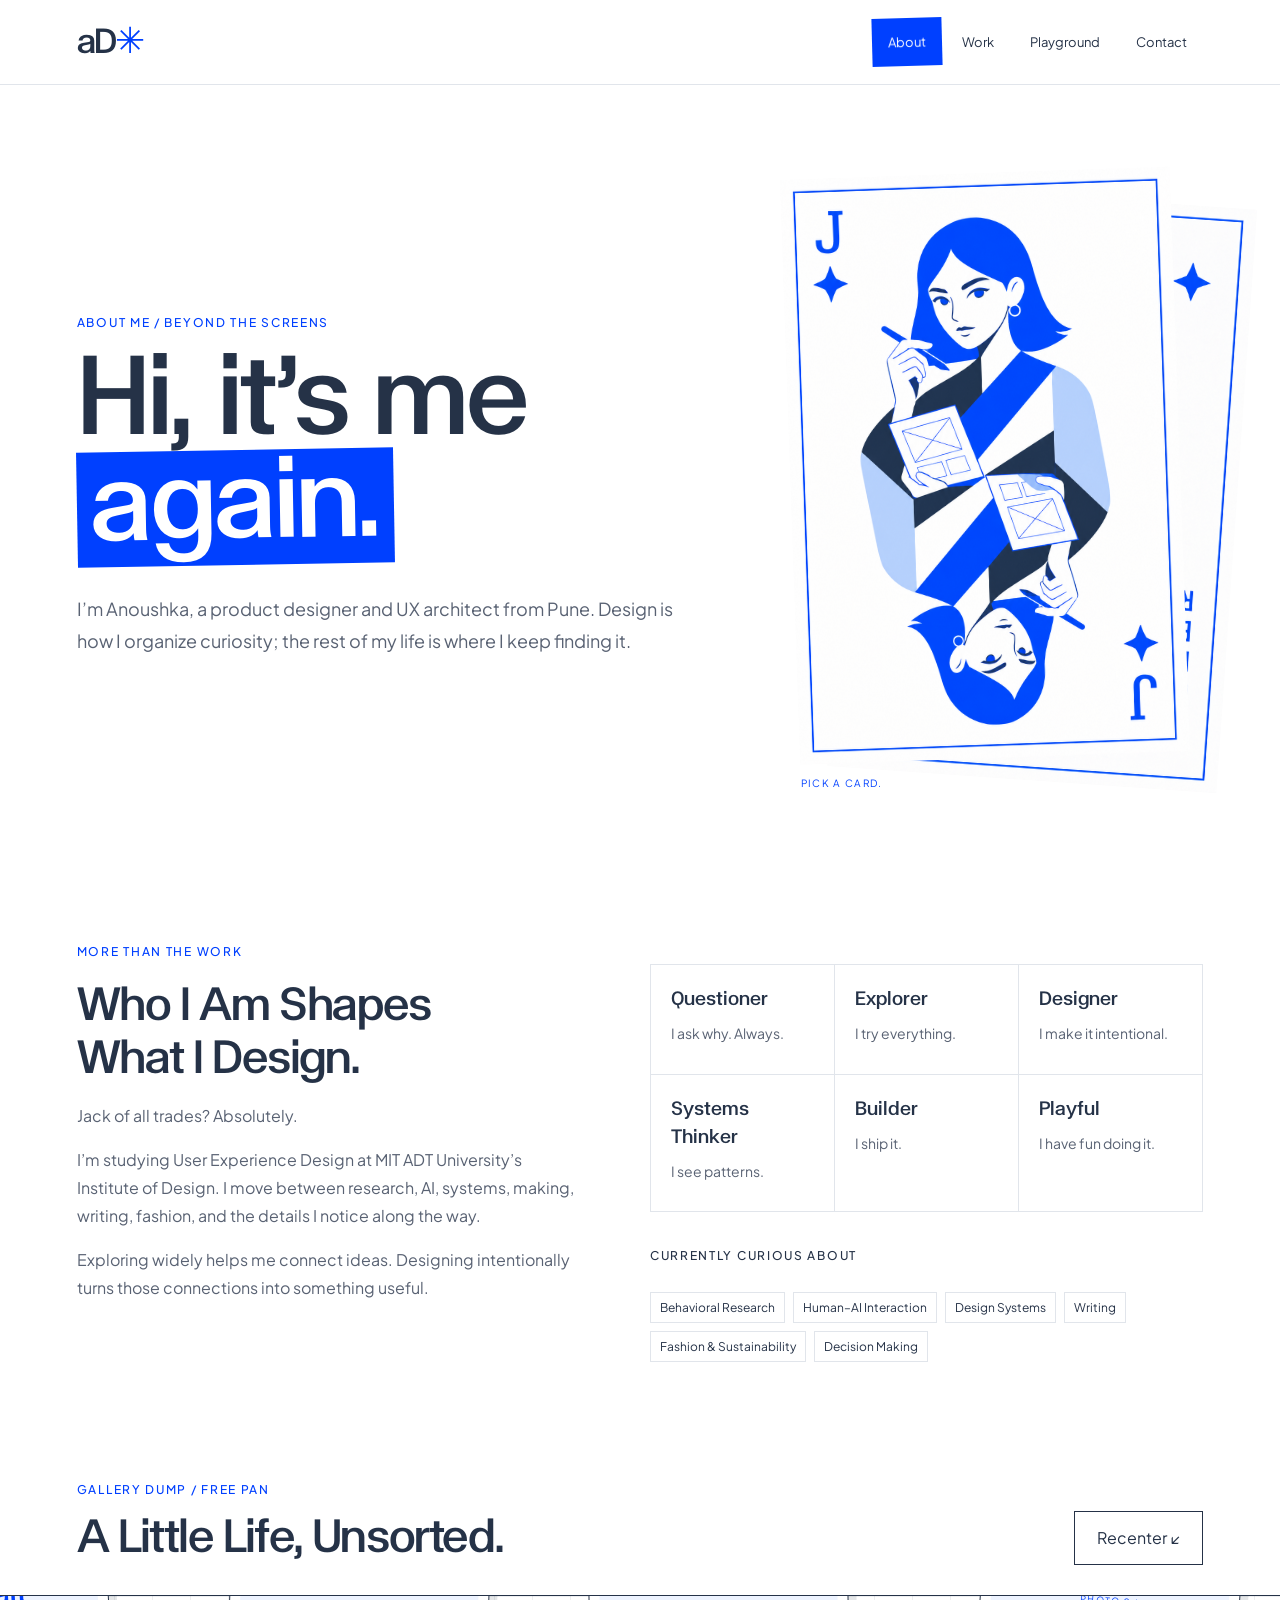
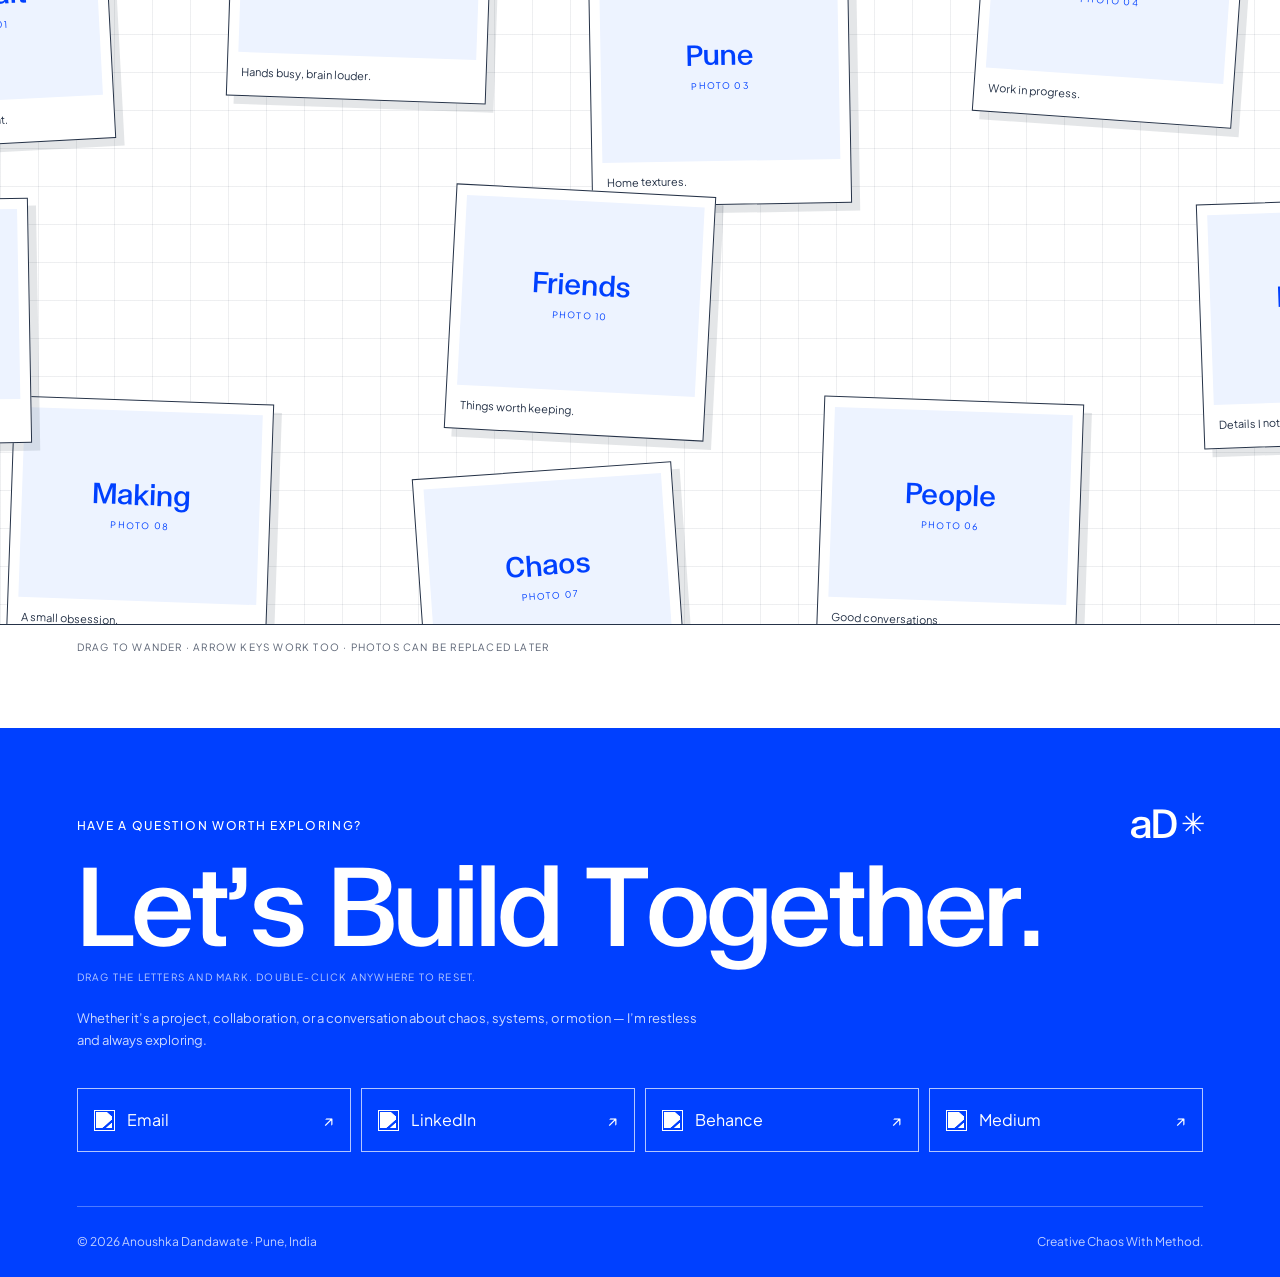
==== about.html @ e964953e "feat(portfolio): publish Anoushka portfolio website" ====
<!DOCTYPE html>
<html lang="en">
<head>
<meta charset="UTF-8"><meta name="viewport" content="width=device-width, initial-scale=1">
<meta name="description" content="About Anoushka Dandawate — product designer, UX architect, maker, and restless explorer in Pune.">
<title>About — Anoushka Dandawate</title>
<link rel="stylesheet" href="./styles.css">
</head>
<body class="about-page"><a class="skip" href="#about-me">Skip to about</a>
<header class="nav-shell"><div class="wrap nav"><a href="index.html" class="logo" aria-label="Anoushka home">aD<span>✳</span></a><button class="menu-toggle" type="button" aria-expanded="false" aria-controls="main-navigation" aria-label="Open navigation"><span></span><span></span><span></span></button><nav class="nav-tabs" id="main-navigation" aria-label="Main navigation"><a href="about.html" aria-current="location">About</a><a href="work.html">Work</a><a href="index.html#playground">Playground</a><a href="index.html#contact">Contact</a></nav></div></header>
<main class="page-main" id="about-me">
<section class="page-hero about-hero"><div class="wrap about-hero-grid"><div class="about-hero-copy"><span class="eyebrow blue">About Me / Beyond The Screens</span><h1>Hi, it’s me<br><span>again.</span></h1><p class="page-intro">I’m Anoushka, a product designer and UX architect from Pune. Design is how I organize curiosity; the rest of my life is where I keep finding it.</p></div><figure class="about-card-stack" aria-label="Jack and Joker designer card deck"><button class="about-playing-card jack-card active" type="button" aria-label="Bring Jack card forward" aria-pressed="true"><img src="about-jack-card.png" alt="Modernist blue Jack card featuring Anoushka"></button><button class="about-playing-card joker-card" type="button" aria-label="Bring Joker card forward" aria-pressed="false"><img src="about-joker-card.png" alt="Modernist blue Joker card featuring Anoushka"></button><figcaption>Pick a card.</figcaption></figure></div></section>
<section class="about-profile"><div class="wrap about-grid"><div><span class="eyebrow blue">More Than The Work</span><h2>Who I Am Shapes<br>What I Design.</h2><p class="blue">Jack of all trades? Absolutely.</p><p>I’m studying User Experience Design at MIT ADT University’s Institute of Design. I move between research, AI, systems, making, writing, fashion, and the details I notice along the way.</p><p>Exploring widely helps me connect ideas. Designing intentionally turns those connections into something useful.</p></div><div><div class="traits"><div class="trait"><b>Questioner</b><p>I ask why. Always.</p></div><div class="trait"><b>Explorer</b><p>I try everything.</p></div><div class="trait"><b>Designer</b><p>I make it intentional.</p></div><div class="trait"><b>Systems Thinker</b><p>I see patterns.</p></div><div class="trait"><b>Builder</b><p>I ship it.</p></div><div class="trait"><b>Playful</b><p>I have fun doing it.</p></div></div><span class="eyebrow">Currently Curious About</span><div class="tags interests"><span>Behavioral Research</span><span>Human–AI Interaction</span><span>Design Systems</span><span>Writing</span><span>Fashion &amp; Sustainability</span><span>Decision Making</span></div></div></div></section>
<section class="memory-section" id="gallery" aria-labelledby="memory-title"><div class="wrap memory-heading"><div><span class="eyebrow blue">Gallery Dump / Free Pan</span><h2 id="memory-title">A Little Life, Unsorted.</h2></div><button class="button" id="reset-memories" type="button">Recenter ↙</button></div><div class="memory-viewport" id="memory-viewport" tabindex="0" aria-label="Drag in any direction to explore Anoushka's photo wall"><div class="memory-canvas" id="memory-canvas"><figure class="memory-card memory-one"><div><span>Portrait</span><small>Photo 01</small></div><figcaption>Me, probably mid-thought.</figcaption></figure><figure class="memory-card memory-two"><div><span>Craft</span><small>Photo 02</small></div><figcaption>Hands busy, brain louder.</figcaption></figure><figure class="memory-card memory-three"><div><span>Pune</span><small>Photo 03</small></div><figcaption>Home textures.</figcaption></figure><figure class="memory-card memory-four"><div><span>Studio</span><small>Photo 04</small></div><figcaption>Work in progress.</figcaption></figure><figure class="memory-card memory-five"><div><span>Fashion</span><small>Photo 05</small></div><figcaption>Details I noticed.</figcaption></figure><figure class="memory-card memory-six"><div><span>People</span><small>Photo 06</small></div><figcaption>Good conversations.</figcaption></figure><figure class="memory-card memory-seven"><div><span>Chaos</span><small>Photo 07</small></div><figcaption>No context needed.</figcaption></figure><figure class="memory-card memory-eight"><div><span>Making</span><small>Photo 08</small></div><figcaption>A small obsession.</figcaption></figure><figure class="memory-card memory-nine"><div><span>Outside</span><small>Photo 09</small></div><figcaption>Looking elsewhere.</figcaption></figure><figure class="memory-card memory-ten"><div><span>Friends</span><small>Photo 10</small></div><figcaption>Things worth keeping.</figcaption></figure></div></div><p class="memory-instruction wrap">Drag to wander · Arrow keys work too · Photos can be replaced later</p></section>
</main>
<footer class="footer" id="contact"><div class="wrap"><div class="footer-kicker-row"><span class="eyebrow">Have A Question Worth Exploring?</span><span class="footer-brand" aria-label="Anoushka Dandawate monogram"><span class="footer-brand-part" aria-hidden="true">a</span><span class="footer-brand-part" aria-hidden="true">D</span><span class="footer-brand-part mark-star" aria-hidden="true">✳</span></span></div><div class="footer-title-row"><h2 class="footer-letters">Let’s Build Together.</h2></div><span class="footer-selection" aria-hidden="true"></span><span class="letter-hint">Drag the letters and mark. Double-click anywhere to reset.</span><p>Whether it’s a project, collaboration, or a conversation about chaos, systems, or motion — I’m restless and always exploring.</p><div class="socials"><a href="mailto:dandawateanoushka@gmail.com"><img src="https://cdn.simpleicons.org/gmail/FFFFFF" alt="">Email <span>↗</span></a><a href="https://linkedin.com/in/anoushka-dandawate" target="_blank" rel="noopener noreferrer"><img src="https://cdn.jsdelivr.net/npm/simple-icons@v13/icons/linkedin.svg" alt="">LinkedIn <span>↗</span></a><a href="https://behance.net/anoushkdandawa" target="_blank" rel="noopener noreferrer"><img src="https://cdn.simpleicons.org/behance/FFFFFF" alt="">Behance <span>↗</span></a><a href="https://medium.com/@dandawateanoushka" target="_blank" rel="noopener noreferrer"><img src="https://cdn.simpleicons.org/medium/FFFFFF" alt="">Medium <span>↗</span></a></div><div class="footnote"><span>© 2026 Anoushka Dandawate · Pune, India</span><span>Creative Chaos With Method.</span></div></div></footer>
<script>
const footer=document.querySelector('.footer'),footerTitle=document.querySelector('.footer-letters'),footerSelection=document.querySelector('.footer-selection'),footerResets=[];
const footerText=footerTitle.textContent.trim();footerTitle.setAttribute('aria-label',footerText);footerTitle.textContent='';footerText.split(' ').forEach(word=>{const group=document.createElement('span');group.className='footer-word';group.setAttribute('aria-hidden','true');[...word].forEach(character=>{const letter=document.createElement('span');letter.className='footer-letter';letter.textContent=character;group.append(letter);});footerTitle.append(group);});
function selectFooterPart(part){const parent=footer.getBoundingClientRect(),box=part.getBoundingClientRect(),pad=4,w=box.width+pad*2,h=box.height+pad*2;footerSelection.style.left=box.left-parent.left-pad+'px';footerSelection.style.top=box.top-parent.top-pad+'px';footerSelection.style.width=w+'px';footerSelection.style.height=h+'px';footerSelection.style.setProperty('--selection-width',w+'px');footerSelection.style.setProperty('--selection-height',h+'px');footerSelection.classList.add('visible');}
function makeFooterPart(part){let drag=null,x=0,y=0;const draw=()=>{part.style.setProperty('--dx',x+'px');part.style.setProperty('--dy',y+'px');requestAnimationFrame(()=>selectFooterPart(part));};footerResets.push(()=>{x=0;y=0;draw();});part.addEventListener('pointerenter',()=>selectFooterPart(part));part.addEventListener('pointerleave',()=>{if(!drag)footerSelection.classList.remove('visible');});part.addEventListener('pointerdown',event=>{drag={x:event.clientX,y:event.clientY,startX:x,startY:y};part.setPointerCapture(event.pointerId);part.classList.add('dragging');selectFooterPart(part);});part.addEventListener('pointermove',event=>{if(!drag)return;const limit=innerWidth<768?36:80;x=Math.max(-limit,Math.min(limit,drag.startX+event.clientX-drag.x));y=Math.max(-limit,Math.min(limit,drag.startY+event.clientY-drag.y));draw();});const release=()=>{drag=null;part.classList.remove('dragging');};part.addEventListener('pointerup',release);part.addEventListener('pointercancel',release);}
document.querySelectorAll('.footer-letter,.footer-brand-part').forEach(makeFooterPart);footer.addEventListener('dblclick',()=>{footerResets.forEach(reset=>reset());footerSelection.classList.remove('visible');});
const aboutCards=[...document.querySelectorAll('.about-playing-card')];aboutCards.forEach(card=>card.addEventListener('click',()=>{const next=card.classList.contains('active')?aboutCards.find(item=>item!==card):card;aboutCards.forEach(item=>{const active=item===next;item.classList.toggle('active',active);item.setAttribute('aria-pressed',String(active));});}));
const memoryViewport=document.querySelector('#memory-viewport'),memoryCanvas=document.querySelector('#memory-canvas'),resetMemories=document.querySelector('#reset-memories');let memoryX=0,memoryY=0,memoryDrag=null;function clampMemories(){const minX=Math.min(0,memoryViewport.clientWidth-memoryCanvas.offsetWidth),minY=Math.min(0,memoryViewport.clientHeight-memoryCanvas.offsetHeight);memoryX=Math.max(minX,Math.min(0,memoryX));memoryY=Math.max(minY,Math.min(0,memoryY));memoryCanvas.style.transform=`translate(${memoryX}px,${memoryY}px)`;}function centerMemories(){memoryX=(memoryViewport.clientWidth-memoryCanvas.offsetWidth)/2;memoryY=(memoryViewport.clientHeight-memoryCanvas.offsetHeight)/2;clampMemories();}memoryViewport.addEventListener('pointerdown',event=>{memoryDrag={x:event.clientX,y:event.clientY,startX:memoryX,startY:memoryY};memoryViewport.setPointerCapture(event.pointerId);memoryViewport.classList.add('dragging');});memoryViewport.addEventListener('pointermove',event=>{if(!memoryDrag)return;memoryX=memoryDrag.startX+event.clientX-memoryDrag.x;memoryY=memoryDrag.startY+event.clientY-memoryDrag.y;clampMemories();});const releaseMemory=()=>{memoryDrag=null;memoryViewport.classList.remove('dragging');};memoryViewport.addEventListener('pointerup',releaseMemory);memoryViewport.addEventListener('pointercancel',releaseMemory);memoryViewport.addEventListener('keydown',event=>{const moves={ArrowLeft:[30,0],ArrowRight:[-30,0],ArrowUp:[0,30],ArrowDown:[0,-30]};if(!moves[event.key])return;event.preventDefault();memoryX+=moves[event.key][0];memoryY+=moves[event.key][1];clampMemories();});resetMemories.addEventListener('click',centerMemories);addEventListener('resize',clampMemories);centerMemories();
const toggle=document.querySelector('.menu-toggle'),nav=document.querySelector('#main-navigation');toggle.addEventListener('click',()=>{const open=nav.classList.toggle('open');toggle.setAttribute('aria-expanded',String(open));toggle.setAttribute('aria-label',open?'Close navigation':'Open navigation');});nav.querySelectorAll('a').forEach(link=>link.addEventListener('click',()=>{nav.classList.remove('open');toggle.setAttribute('aria-expanded','false');}));</script>
</body></html>
---- styles.css ----
@import url("https://fonts.googleapis.com/css2?family=Plus+Jakarta+Sans:wght@400;500&display=swap");
@font-face { font-family: Calhern; src: url("./FTCalhern-Regular.otf") format("opentype"); font-weight: 400; font-display: swap; }
:root { --blue: #0040ff; --ink: #253247; --white: #fff; --light: #fff; --surface-dark: #fff; --line: #e1e5eb; --muted: #596273; --heading: Calhern,sans-serif; --body: 'Plus Jakarta Sans',sans-serif; }
* { box-sizing: border-box; }
html { scroll-behavior: smooth; scroll-padding-top: 110px; }
body { margin: 0px; color: var(--ink); background: var(--white); font: 16px/1.75 var(--body); }
button, a { -webkit-tap-highlight-color: transparent; }
a { color: inherit; text-decoration: none; }
button { font: inherit; cursor: pointer; }
button:focus-visible, a:focus-visible, [tabindex]:focus-visible { outline: 3px solid var(--blue); outline-offset: 5px; }
::selection { background: var(--blue); color: var(--white); }
.wrap { width: min(88%, 1440px); margin: auto; padding: 0; }
.skip { position: absolute; top: -80px; padding: 12px; background: var(--white); z-index: 20; }
.skip:focus { top: 10px; }
.nav-shell { position: sticky; top: 0px; z-index: 10; background: rgba(255, 255, 255, 0.95); backdrop-filter: blur(12px); border-bottom: 1px solid var(--line); }
.nav { height: 84px; display: flex; justify-content: space-between; align-items: center; }
.logo { font: 400 36px var(--heading); letter-spacing: -2px; }
.logo span { color: var(--blue); }
.menu-toggle { display: none; }
nav { display: flex; gap: 4px; align-items: center; }
nav a { position: relative; font-size: 13px; min-height: 48px; display: grid; place-items: center; padding: 0 16px; white-space: nowrap; transition: color .2s, transform .2s; }
nav a:hover, nav a[aria-current="location"] { background: var(--blue); color: var(--white); transform: rotate(-1.5deg); }
.eyebrow { font-size: 12px; text-transform: uppercase; letter-spacing: 1.7px; font-weight: 500; }
.blue { color: var(--blue); }
h1, h2, h3, h4 { font-family: var(--heading); line-height: 1.1; margin: 0px; font-weight: 400; }
h1 { font-size: clamp(48px, 5.7vw, 80px); letter-spacing: -2.5px; }
h2 { font-size: 48px; letter-spacing: -1.4px; }
h3 { font-size: 32px; letter-spacing: -0.7px; }
h4 { font-size: 24px; }
.muted { color: var(--muted); }
.hero { display: block; padding: 48px 0 72px; overflow: visible; }
.hero-card-copy { position: absolute; z-index: 2; top: 64px; bottom: 36px; left: 42px; width: 53%; display: flex; flex-direction: column; align-items: flex-start; padding-top: 80px; }
.hero h1 { margin: 0; font-size: clamp(68px, 7vw, 110px); line-height: .86; letter-spacing: -4px; }
.hero h1 span { display: inline-block; margin-top: 11px; padding: .04em .14em .1em; background: var(--blue); color: var(--white); transform: rotate(-1deg); }
.hero-card-copy .actions { margin-top: auto; }
.hero-meta { margin: 18px 0 0; color: var(--muted); font-size: 12px; }
.actions { display: flex; gap: 12px; flex-wrap: wrap; margin-top: 28px; }
.button { display: inline-flex; align-items: center; justify-content: center; gap: 28px; min-height: 48px; padding: 12px 22px; border: 1px solid var(--ink); background: transparent; color: var(--ink); transition: transform 0.3s, background 0.3s; }
.button.primary { background: var(--blue); color: var(--white); border-color: var(--blue); }
.button:hover { transform: translateY(-3px); }
.identity { width: 100%; max-width: none; min-height: 630px; aspect-ratio: 1.9 / 1; position: relative; cursor: none; }
.card-inner { position: relative; width: 100%; height: 100%; min-height: inherit; }
.hero-card-face { position: absolute; inset: 10px; border: 1px solid var(--line); background: var(--white); box-shadow: none; transition: transform .38s cubic-bezier(.2,.8,.2,1), z-index 0s .19s; }
.hero-card-front { z-index: 2; display: flex; align-items: center; justify-content: center; background-image: linear-gradient(rgba(217, 223, 234, 0.667) 1px, transparent 1px), linear-gradient(90deg, rgba(217, 223, 234, 0.667) 1px, transparent 1px); background-size: 30px 30px; transform: translate(-4px, -4px); }
.hero-card-back { z-index: 1; display: grid; grid-template-columns: .95fr 1.05fr; grid-template-rows: auto 1fr auto; gap: 24px 42px; padding: 34px; border-color: var(--blue); background: var(--blue); color: var(--white); transform: translate(9px, 9px) rotate(.7deg); pointer-events: none; }
.hero-card-face > * { transition: opacity .18s ease; }
.identity:not(.show-id) .hero-card-back > *, .identity.show-id .hero-card-front > * { opacity: 0; }
.identity.show-id .hero-card-front { z-index: 1; opacity: 1; transform: translate(9px, 9px) rotate(.7deg); }
.identity.show-id .hero-card-front { pointer-events: none; }
.identity.show-id .hero-card-back { z-index: 2; opacity: 1; transform: translate(-4px, -4px); pointer-events: auto; }
.identity-label { position: absolute; top: 22px; left: 22px; font-size: 12px; }
.portrait-slot { position: absolute; top: 64px; right: 42px; bottom: 112px; width: 34%; height: auto; display: grid; place-items: center; border: 1px dashed rgba(37, 50, 71, 0.36); background: #edf3ff; color: var(--blue); overflow: hidden; }
.portrait-slot span { font: 400 15px var(--body); letter-spacing: 1.6px; text-transform: uppercase; }
.portrait-slot img { width: 100%; height: 100%; object-fit: cover; }
.sticker { position: absolute; background: #cbd2dc; color: var(--ink); padding: 9px 14px; font-size: 12px; box-shadow: rgba(37, 50, 71, 0.14) 4px 4px 0px; }
.sticker.one { right: 28px; top: 48px; transform: rotate(5deg); }
.sticker.two { right: 30px; bottom: 92px; transform: rotate(-4deg); background: var(--blue); color: var(--white); }
.name-tag { position: absolute; right: 42px; bottom: 28px; width: 34%; padding-top: 14px; border-top: 1px solid var(--ink); font: 400 clamp(25px, 2.3vw, 38px) var(--heading); line-height: 1; }
.name-tag small { font: 12px var(--body); display: block; margin-top: 8px; }
.card-cursor { position: absolute; z-index: 5; left: 0; top: 0; padding: 8px 11px; background: var(--blue); color: var(--white); font-size: 10px; line-height: 1; letter-spacing: .7px; text-transform: uppercase; white-space: nowrap; pointer-events: none; opacity: 0; transform: translate(-50%, -50%); transition: opacity .14s; }
.identity.cursor-visible .card-cursor { opacity: 1; }
.identity.show-id .card-cursor { background: var(--white); color: var(--blue); }
.id-top { display: flex; grid-column: 1 / -1; justify-content: space-between; padding-bottom: 12px; border-bottom: 1px solid rgba(255,255,255,.62); font-size: 10px; letter-spacing: 1.4px; text-transform: uppercase; }
.id-left, .id-right { min-width: 0; }
.id-left { display: flex; flex-direction: column; gap: 24px; }
.id-right { display: flex; flex-direction: column; gap: 20px; }
.id-profile { display: grid; grid-template-columns: 78px minmax(0, 1fr); gap: 18px; align-items: center; margin: 0; }
.id-monogram { width: 78px; height: 78px; display: grid; place-items: center; background: var(--white); color: var(--blue); font: 400 35px var(--heading); }
.id-profile h3 { font-size: clamp(29px, 2.5vw, 38px); }
.id-profile p { margin: 6px 0 0; font-size: 13px; }
.hero-card-back .id-profile p { color: var(--white); }
.id-blurb { max-width: 36ch; margin: 0; color: var(--white); font-size: 14px; line-height: 1.6; }
.hero-card-back .id-blurb { color: var(--white); }
.id-details { display: grid; grid-template-columns: 1fr 1fr; gap: 16px 24px; align-content: start; margin: 0; }
.id-details div { border-top: 1px solid rgba(255,255,255,.42); padding-top: 8px; }
.id-details dt { color: rgba(255,255,255,.72); font-size: 10px; letter-spacing: 1px; text-transform: uppercase; }
.id-details dd { margin: 3px 0 0; font-size: 13px; line-height: 1.45; }
.id-quote { margin: auto 0 0; color: var(--white); font: 400 27px/1.25 var(--heading); }
.id-categories { display: flex; flex-wrap: wrap; gap: 7px; }
.id-categories span { padding: 5px 9px; border: 1px solid rgba(255,255,255,.5); color: var(--white); font-size: 10px; line-height: 1.2; }
.id-socials { display: flex; flex-wrap: wrap; gap: 8px 16px; }
.id-socials a { display: inline-flex; align-items: center; gap: 7px; min-height: 32px; color: var(--white); font-size: 11px; }
.id-socials img { width: 15px; height: 15px; object-fit: contain; filter: brightness(0) invert(1); }
.id-resume { width: 100%; min-height: 46px; display: flex; align-items: center; justify-content: space-between; padding: 10px 14px; border: 1px dashed rgba(255,255,255,.58); background: rgba(255,255,255,.1); color: var(--white); text-align: left; cursor: default; }
.id-resume small { color: rgba(255,255,255,.72); font-size: 10px; }
.id-bottom { grid-column: 1 / -1; display: flex; align-items: center; justify-content: space-between; gap: 20px; padding-top: 16px; border-top: 1px solid rgba(255,255,255,.5); font-size: 10px; letter-spacing: 1px; text-transform: uppercase; }
.id-bottom div { display: flex; flex-wrap: wrap; justify-content: flex-end; gap: 8px; }
.id-bottom b { padding: 5px 9px; background: var(--white); color: var(--blue); font-weight: 500; letter-spacing: .4px; transform: rotate(-1deg); }
.id-bottom b:nth-child(2) { transform: rotate(1deg); }
@media (min-width: 768px) {
  .hero-card-copy .actions { margin-top: 34px; }
  .id-quote { margin-top: 10px; }
}
.ribbon { background: var(--blue); color: var(--white); padding: 17px 0px; overflow: hidden; }
.ribbon-track { display: flex; width: max-content; animation: 26s linear 0s infinite normal none running marquee; font-size: 12px; letter-spacing: 2px; text-transform: uppercase; }
.ribbon-group { display: flex; flex-shrink: 0; align-items: center; }
.ribbon-group span { display: flex; flex-shrink: 0; align-items: center; white-space: nowrap; }
.ribbon-group span::after { content: "✳"; margin: 0 30px; }
.ribbon:hover .ribbon-track { animation-play-state: paused; }
.work-ribbon { position: relative; left: 50%; width: 100vw; margin: 48px 0 40px -50vw; overflow: hidden; padding: 24px 0; background: var(--blue); color: var(--white); -webkit-mask: url("data:image/svg+xml,%3Csvg xmlns='http://www.w3.org/2000/svg' viewBox='0 0 1000 90' preserveAspectRatio='none'%3E%3Cpath fill='white' d='M0 24 C145 3 275 35 430 18 S735 4 1000 23 L1000 67 C820 87 690 56 520 73 S190 84 0 65 Z'/%3E%3C/svg%3E") center / 100% 100% no-repeat; mask: url("data:image/svg+xml,%3Csvg xmlns='http://www.w3.org/2000/svg' viewBox='0 0 1000 90' preserveAspectRatio='none'%3E%3Cpath fill='white' d='M0 24 C145 3 275 35 430 18 S735 4 1000 23 L1000 67 C820 87 690 56 520 73 S190 84 0 65 Z'/%3E%3C/svg%3E") center / 100% 100% no-repeat; }
.work-ribbon-track { display: flex; width: max-content; animation: 24s linear infinite marquee; }
.work-ribbon-group { display: flex; flex-shrink: 0; align-items: center; }
.work-ribbon-group span { display: flex; flex-shrink: 0; align-items: center; white-space: nowrap; font-size: 11px; letter-spacing: 1.8px; text-transform: uppercase; animation: 3.6s ease-in-out infinite ribbon-word-wave; }
.work-ribbon-group span:nth-child(2) { animation-delay: -.6s; }
.work-ribbon-group span:nth-child(3) { animation-delay: -1.2s; }
.work-ribbon-group span:nth-child(4) { animation-delay: -1.8s; }
.work-ribbon-group span:nth-child(5) { animation-delay: -2.4s; }
.work-ribbon-group span:nth-child(6) { animation-delay: -3s; }
.work-ribbon-group span::after { content: "✳"; margin: 0 28px; }
.work-ribbon:hover .work-ribbon-track { animation-play-state: paused; }
.section { padding: 80px 0px; border: 0; }
.surface { border: 0; border-radius: 0; padding-left: 0; padding-right: 0; }
.surface-light { background: var(--light); }
.surface-dark { background: var(--surface-dark); color: var(--ink); }
.section-stack { display: grid; gap: 24px; padding-top: 0; padding-bottom: 24px; }
.section-stack > .section { margin: 0; }
.section-stack > .section:first-child { padding-top: 32px; }
.surface-dark .muted, .surface-dark p { color: var(--muted); }
.surface-dark .blue { color: var(--blue); }
.surface-dark .tags span, .surface-dark .small-card, .surface-dark .experience-row { border-color: rgba(37, 50, 71, 0.2); }
.surface-dark .lead { color: var(--ink); }
.surface-dark .button:not(.primary) { color: var(--ink); border-color: rgba(37, 50, 71, 0.45); }
.hero.surface { margin-top: 24px; margin-bottom: 24px; }
.section-head { display: flex; justify-content: space-between; gap: 40px; align-items: end; margin-bottom: 32px; }
.section-head h2 { margin-top: 12px; }
.section-head p { max-width: 350px; color: var(--muted); margin: 0px; }
.tags { display: flex; flex-wrap: wrap; gap: 8px; }
.grid { display: grid; grid-template-columns: 1fr 1fr; grid-auto-rows: 1fr; gap: 32px; align-items: stretch; }
.project { min-width: 0px; height: 100%; margin: 0; padding: 12px 12px 24px; overflow: hidden; display: flex; flex-direction: column; border: 1px solid var(--line); background: var(--white); }
.project > :not(.cover) { padding-left: 12px; padding-right: 12px; }
.project[hidden], [hidden] { display: none !important; }
.cover { width: 100%; height: 300px; background: var(--light); border: 0px; position: relative; overflow: hidden; color: var(--ink); padding: 32px; display: flex; flex-direction: column; justify-content: center; align-items: center; transition: transform 0.3s cubic-bezier(0.215, 0.61, 0.355, 1); }
.cover:hover { transform: scale(1.02); }
.cover-label { position: absolute; left: 18px; top: 16px; font: 12px var(--body); letter-spacing: 1px; }
.read-time { position: absolute; right: 14px; bottom: 14px; z-index: 2; padding: 8px 10px; border: 1px solid var(--blue); background: var(--white); color: var(--blue); font: 500 10px/1.2 var(--body); letter-spacing: .5px; text-transform: uppercase; }
.cover-title { font: 400 65px var(--heading); letter-spacing: -3px; }
.cover-sub { font-size: 14px; margin-top: 8px; }
.cover.glow { background: var(--blue); color: var(--white); }
.orbit { border: 1px solid rgba(255, 255, 255, 0.44); border-radius: 50%; height: 210px; width: 210px; position: absolute; right: -40px; bottom: -60px; }
.orbit::after { content: ""; position: absolute; inset: 20px; border: 1px solid rgba(255, 255, 255, 0.44); border-radius: 50%; }
.cover.ayojak { background: var(--ink); color: var(--white); }
.dashboard { display: flex; gap: 8px; margin-top: 22px; width: 75%; height: 54px; }
.dashboard i { flex: 1 1 0%; background: rgba(255, 255, 255, 0.094); border-top: 2px solid rgba(255, 255, 255, 0.627); }
.dashboard i:nth-child(2) { border-color: rgb(71, 119, 255); flex: 2 1 0%; }
.cover.perplexity { border: 1px solid var(--line); background: var(--white); }
.search-line { border: 1px solid var(--line); padding: 8px 20px; min-width: 70%; font-size: 12px; margin-top: 20px; text-align: left; }
.cover.reloom { background: rgb(229, 236, 255); color: var(--blue); }
.reloop { font-size: 50px; line-height: 1; }
.project h3 { margin: 20px 0px 9px; }
.project .question { font-size: 18px; font-weight: 500; margin: 16px 0px 6px; }
.project p { margin: 8px 0px; color: var(--muted); }
.tags span { font-size: 12px; padding: 4px 9px; border: 1px solid var(--line); }
.project-bottom { display: flex; justify-content: flex-end; align-items: center; margin-top: auto; padding: 18px 0 0 !important; font-size: 12px; gap: 12px; }
.project-bottom .text-button { width: 100%; }
.text-button { min-height: 44px; padding: 9px 15px; border: 1px solid var(--blue); background: var(--blue); color: var(--white); transition: transform .2s, background .2s; }
.text-button:hover { transform: translateY(-2px); background: #0036d6; }
.section-cta { display: flex; justify-content: center; margin-top: 34px; }
.page-main { min-height: 70vh; }
.page-hero { padding: 88px 0 58px; }
.page-hero h1 { max-width: 900px; margin-top: 14px; font-size: clamp(64px, 9vw, 126px); line-height: .88; }
.page-hero h1 span { display: inline-block; padding: .03em .12em .09em; background: var(--blue); color: var(--white); transform: rotate(-1deg); }
.page-intro { max-width: 650px; margin: 28px 0 0; color: var(--muted); font-size: 18px; }
.archive-grid { display: grid; grid-template-columns: repeat(2, minmax(0,1fr)); gap: 24px; padding-bottom: 88px; }
.archive-card { min-height: 360px; display: flex; flex-direction: column; justify-content: space-between; padding: 34px; border: 1px solid var(--line); background: var(--white); }
.archive-card:nth-child(3n+1) { background: var(--blue); color: var(--white); border-color: var(--blue); }
.archive-card:nth-child(3n+1) p { color: rgba(255,255,255,.8); }
.archive-card h2 { margin: 18px 0; }
.archive-card p { color: var(--muted); }
.archive-meta { display: flex; justify-content: space-between; gap: 20px; padding-top: 24px; border-top: 1px solid currentColor; font-size: 11px; letter-spacing: 1px; text-transform: uppercase; }
.playground { background: var(--white); color: var(--ink); padding: 24px 0 0; }
.playground .section { border: 0px; padding-bottom: 28px; }
.playground .section-head p { color: var(--muted); }
.playground-flow { min-width: 0; display: grid; gap: 56px; }
.process-board { min-width: 0; padding: 36px; overflow: hidden; background-color: var(--blue); background-image: linear-gradient(rgba(255,255,255,.1) 1px, transparent 1px), linear-gradient(90deg, rgba(255,255,255,.1) 1px, transparent 1px); background-size: 24px 24px; color: var(--white); }
.process-board h3 { margin-top: 10px; }
.process-board p { margin: 10px 0 0; color: rgba(255,255,255,.82); }
.process-board .button { border-color: var(--white); background: var(--white); color: var(--blue); }
.toolkit-block { min-width: 0; padding-top: 36px; border-top: 1px solid var(--line); }
.toolkit-block p { color: var(--muted); }
.dock-scroll { position: relative; left: 50%; width: 100vw; margin: 28px 0 0 -50vw; overflow: hidden; padding: 16px 0 20px; }
.tool-dock { width: max-content; display: flex; align-items: end; animation: toolkit-marquee 28s linear infinite; }
.tool-group { display: flex; align-items: end; gap: 14px; padding: 16px 18px 12px; }
.dock-scroll:hover .tool-dock { animation-play-state: paused; }
.dock-item { width: 72px; display: grid; justify-items: center; gap: 8px; color: var(--ink); font-size: 10px; line-height: 1.2; white-space: nowrap; }
.dock-icon { width: 58px; height: 58px; display: grid; place-items: center; transform-origin: center bottom; transition: transform .22s cubic-bezier(.2,.8,.2,1), filter .22s; }
.dock-item:hover .dock-icon { transform: translateY(-9px) scale(1.18); filter: drop-shadow(0 12px 10px rgba(37, 50, 71, 0.2)); }
.dock-icon img { display: block; max-width: 52px; max-height: 52px; object-fit: contain; filter: drop-shadow(0 5px 5px rgba(37, 50, 71, 0.14)); }
@media (min-width: 768px) {
  .tool-group { gap: 22px; padding-left: 26px; padding-right: 26px; }
  .dock-item { width: 92px; font-size: 12px; }
  .dock-icon { width: 68px; height: 68px; }
  .dock-icon img { width: 60px; height: 60px; max-width: 60px; max-height: 60px; }
}
.playground .button { border-color: rgba(37, 50, 71, 0.45); color: var(--ink); }
.playground .process-board .button { border-color: var(--white); color: var(--blue); }
.canvas { position: relative; border: 1px dashed rgba(37, 50, 71, 0.4); min-height: 220px; margin: 20px 0px; touch-action: none; overflow: hidden; }
.process-board .canvas { border-color: rgba(255,255,255,.68); background: rgba(0,29,116,.16); }
.tile { position: absolute; left: var(--x); top: var(--y); min-width: 132px; min-height: 64px; padding: 12px 18px; background: var(--white); color: var(--ink); border: 1px solid var(--ink); box-shadow: 5px 6px 0 rgba(37, 50, 71, 0.14); font: 400 23px var(--heading); touch-action: none; user-select: none; cursor: grab; transform: rotate(var(--r)); transition: transform 0.3s, box-shadow .3s; }
.tile small { display: block; margin-bottom: 2px; font: 400 10px var(--body); letter-spacing: 1.2px; }
.tile:nth-child(1), .tile:nth-child(5) { background: var(--blue); color: var(--white); border-color: var(--blue); }
.tile:nth-child(2), .tile:nth-child(6) { background: #007f7a; color: var(--white); border-color: #007f7a; }
.tile:nth-child(3) { background: #e23832; color: var(--white); border-color: #e23832; }
.tile:nth-child(4) { background: var(--white); color: var(--ink); }
.tile:active { cursor: grabbing; box-shadow: 2px 3px 0 rgba(37, 50, 71, 0.14); }
.canvas.ordered { display: flex; align-items: center; justify-content: center; gap: 12px; flex-wrap: wrap; padding: 20px; }
.canvas.ordered .tile { position: static; transform: none; }
.quote { font: 400 28px/1.5 var(--heading); max-width: 800px; margin: 20px 0px; }
.about-grid { display: grid; grid-template-columns: 1fr 1.1fr; gap: 70px; }
.about-grid h2 { margin-top: 16px; }
.about-grid p { color: var(--muted); }
.traits { display: grid; grid-template-columns: repeat(3, 1fr); gap: 1px; background: var(--line); border: 1px solid var(--line); margin: 28px 0px; }
.trait { background: var(--white); padding: 20px; }
.trait b { font: 400 20px var(--heading); }
.trait p { font-size: 14px; margin: 8px 0px; }
.interests { margin-top: 24px; }
.experience { width: 100vw; margin-top: 40px; margin-left: calc(50% - 50vw); padding: 48px max(6vw, calc((100vw - 1440px) / 2)); background: var(--ink); color: var(--white); text-align: left; }
.experience .muted { color: rgba(255, 255, 255, 0.76); }
.experience-row { display: grid; grid-template-columns: minmax(260px, 1.05fr) minmax(280px, 1.35fr) max-content; gap: 20px; align-items: center; border-top: 1px solid rgba(255, 255, 255, 0.34); padding: 20px 0px; }
.experience-row > span { white-space: nowrap; }
.experience-row small { font-size: 12px; color: rgba(255, 255, 255, 0.76); text-align: right; white-space: nowrap; }
.org { display: flex; align-items: center; gap: 13px; min-width: 0; }
.org-logos { width: 85px; display: flex; flex: 0 0 auto; align-items: center; gap: 5px; }
.org-logo { width: 40px; height: 40px; display: grid; place-items: center; border: 1px solid rgba(255, 255, 255, 0.45); background: var(--white); color: var(--blue); font: 400 13px var(--body); letter-spacing: .5px; }
.org-logo img { width: 27px; height: 27px; object-fit: contain; }
.org-logo.pending { border-style: dashed; background: transparent; color: var(--white); }
.org-vertical { flex-direction: column; align-items: flex-start; gap: 8px; }
.org-mark { width: 190px; height: 68px; display: flex; align-items: center; justify-content: flex-start; }
.org-mark .org-logo { width: 60px; height: 60px; }
.org-wordmark { display: block; width: 170px; height: 58px; object-fit: contain; object-position: left center; }
.accenture-wordmark { height: 46px; filter: brightness(0) invert(1); }
.mit-wordmark { width: 64px; height: 64px; }
.sidequest { display: grid; grid-template-columns: 1fr 1fr; gap: 50px; }
.emrys-art { background: var(--blue); color: var(--white); min-height: 300px; display: flex; justify-content: center; flex-direction: column; padding: 40px; }
.emrys-art strong { font: 400 60px/1 var(--heading); }
.emrys-art span { font-size: 12px; margin-top: 20px; letter-spacing: 2px; }
.small-grid { display: grid; grid-template-columns: 1fr 1fr; gap: 24px; margin-top: 32px; }
.small-card { padding: 28px; border: 1px solid var(--line); }
.small-card h3 { margin: 14px 0px; font-size: 28px; }
.writing { margin-top: 40px; padding: 30px; background: var(--light); display: flex; justify-content: space-between; align-items: center; gap: 30px; }
.writing p { max-width: 680px; }
.footer { position: relative; width: 100%; margin: 0; padding: 72px 0 25px; overflow: hidden; border-radius: 0; background: var(--blue); color: var(--white); }
.footer h2 { font-size: clamp(72px, 9vw, 132px); line-height: .84; letter-spacing: -4px; }
.footer p { color: rgba(255, 255, 255, 0.8); max-width: 620px; font-size: 13px; }
.footer-kicker-row { display: flex; align-items: center; justify-content: space-between; gap: 24px; }
.footer-title-row { display: flex; align-items: center; justify-content: space-between; gap: 28px; }
.footer-letters { display: flex; flex: 1 1 auto; flex-wrap: wrap; column-gap: .22em; row-gap: 0; padding: 14px 0 8px; cursor: none; user-select: none; }
.footer-word { display: inline-flex; white-space: nowrap; }
.footer-letter { display: inline-block; cursor: none; touch-action: none; transform: translate(var(--dx, 0), var(--dy, 0)) rotate(var(--r, 0deg)); transition: transform .18s cubic-bezier(.2,.8,.2,1), color .18s; }
.footer-letter:hover { color: #b9ffef; }
.footer-letter.dragging { z-index: 2; color: var(--white); transition: none; }
.footer-brand { display: inline-flex; align-items: center; gap: 1px; flex: 0 0 auto; color: var(--white); font: 400 42px var(--heading); letter-spacing: -2px; user-select: none; }
.footer-brand-part { display: inline-block; color: var(--white); cursor: none; touch-action: none; transform: translate(var(--dx, 0), var(--dy, 0)); transition: transform .18s cubic-bezier(.2,.8,.2,1), color .18s; }
.footer-brand-part:hover { color: #b9ffef; }
.footer-brand-part.dragging { z-index: 2; transition: none; }
.footer-brand-part.mark-star { margin-left: 4px; font-size: .7em; }
.footer-selection { position: absolute; z-index: 5; left: 0; top: 0; width: 0; height: 0; border: 1px solid var(--white); pointer-events: none; opacity: 0; transition: left .08s, top .08s, width .08s, height .08s, opacity .12s; }
.footer-selection.visible { opacity: 1; }
.footer-selection::before { content: ""; position: absolute; width: 5px; height: 5px; top: -3px; left: -3px; background: var(--white); box-shadow: calc(var(--selection-width, 0px) - 1px) 0 var(--white), 0 calc(var(--selection-height, 0px) - 1px) var(--white), calc(var(--selection-width, 0px) - 1px) calc(var(--selection-height, 0px) - 1px) var(--white); }
.footer-selection::after { content: "MOVE"; position: absolute; left: -1px; top: -17px; padding: 2px 4px; background: var(--white); color: var(--blue); font: 500 7px/1 var(--body); letter-spacing: .5px; }
.letter-hint { display: block; margin-bottom: 20px; color: rgba(255,255,255,.72); font-size: 10px; letter-spacing: 1.2px; text-transform: uppercase; }
.socials { display: grid; grid-template-columns: repeat(4, minmax(0, 1fr)); gap: 10px; margin: 36px 0 54px; }
.socials a { min-height: 64px; display: flex; align-items: center; gap: 12px; padding: 12px 16px; border: 1px solid rgba(255, 255, 255, .7); color: var(--white); transition: background .2s, color .2s, transform .2s; }
.socials a img { width: 21px; height: 21px; object-fit: contain; filter: brightness(0) invert(1); }
.socials a span { margin-left: auto; }
.socials a:hover { background: var(--white); color: var(--blue); transform: translateY(-3px); }
.socials a:hover img { filter: invert(22%) sepia(98%) saturate(5261%) hue-rotate(231deg) brightness(96%) contrast(118%); }
.footnote { display: flex; justify-content: space-between; gap: 20px; border-top: 1px solid rgba(255, 255, 255, 0.3); padding-top: 24px; font-size: 12px; color: rgba(255, 255, 255, 0.76); }
.reveal { animation: 0.7s cubic-bezier(0.215, 0.61, 0.355, 1) 0s 1 normal both running arrive; }
.reveal:nth-child(2) { animation-delay: 0.12s; }
.reveal:nth-child(3) { animation-delay: 0.24s; }
dialog { width: min(780px, 92vw); max-height: 85vh; overflow: auto; border: 1px solid var(--line); padding: 36px; color: var(--ink); background: var(--white); }
dialog::backdrop { background: rgba(10, 14, 39, 0.72); backdrop-filter: blur(6px); }
dialog h2 { font-size: 40px; margin: 25px 0px 15px; }
dialog h3 { font-size: 24px; margin-top: 25px; }
dialog li { margin: 8px 0px; }
dialog .close { float: right; }
dialog .tags { margin: 20px 0px; }
dialog p { color: var(--muted); }
dialog .placeholder { font-size: 12px; border: 1px solid var(--line); padding: 10px 14px; }
@keyframes arrive { 
  0% { opacity: 0; transform: translateY(20px); }
  100% { opacity: 1; transform: none; }
}
@keyframes marquee { 
  100% { transform: translateX(-50%); }
}
@keyframes bounce { 
  50% { transform: translateX(35px); border-radius: 8px; }
}
@keyframes toolkit-marquee {
  to { transform: translateX(-50%); }
}
@keyframes ribbon-word-wave {
  0%, 100% { transform: translateY(-4px) rotate(-.7deg); }
  50% { transform: translateY(4px) rotate(.7deg); }
}
@media (max-width: 1000px) {
  .hero h1 { font-size: clamp(58px, 7vw, 76px); }
  .identity { height: auto; }
  .section-head { display: block; }
  .section-head p { margin-top: 20px; max-width: 650px; }
  .about-grid { gap: 35px; }
  .traits { grid-template-columns: 1fr 1fr; }
  .cover-title { font-size: 52px; }
  .experience-row { grid-template-columns: minmax(220px, 1fr) minmax(250px, 1.2fr) max-content; gap: 16px; }
}
@media (max-width: 767px) {
  .wrap { width: 88%; padding: 0; }
  .nav { position: relative; height: 72px; }
  .menu-toggle { width: 48px; height: 48px; display: grid; place-content: center; gap: 5px; border: 0; background: transparent; color: var(--ink); }
  .menu-toggle span { width: 24px; height: 1px; display: block; background: currentColor; transition: transform .2s, opacity .2s; }
  .menu-toggle[aria-expanded="true"] span:first-child { transform: translateY(6px) rotate(45deg); }
  .menu-toggle[aria-expanded="true"] span:nth-child(2) { opacity: 0; }
  .menu-toggle[aria-expanded="true"] span:last-child { transform: translateY(-6px) rotate(-45deg); }
  .nav-tabs { position: absolute; top: 72px; left: 6%; right: 6%; display: grid; gap: 0; padding: 8px; background: var(--white); border: 1px solid var(--line); box-shadow: 0 16px 30px rgba(37, 50, 71, 0.12); opacity: 0; visibility: hidden; transform: translateY(-8px); transition: opacity .2s, transform .2s, visibility .2s; }
  .nav-tabs.open { opacity: 1; visibility: visible; transform: translateY(0); }
  .nav-tabs a { min-height: 46px; justify-content: start; padding: 0 14px; }
  .hero { padding: 28px 0 48px; }
  .hero h1 { font-size: clamp(48px, 14vw, 66px); letter-spacing: -2px; }
  h1 { font-size: 52px; letter-spacing: -1.6px; }
  h2 { font-size: 36px; }
  h3 { font-size: 28px; }
  .hero .lead { font-size: 18px; }
  .identity { width: 100%; max-width: none; min-height: 820px; aspect-ratio: auto; margin: 0; cursor: pointer; }
  .hero-card-copy { top: 365px; right: 18px; bottom: auto; left: 18px; width: auto; display: block; padding-top: 0; }
  .hero-card-copy .actions { width: 100%; display: grid; gap: 8px; margin-top: 28px; }
  .hero-card-copy .button { width: 100%; }
  .portrait-slot { top: 52px; right: 18px; bottom: auto; left: 18px; width: auto; height: 260px; }
  .hero-card-face { inset: 8px; }
  .hero-card-front { transform: translate(-3px, -3px) rotate(-.7deg); }
  .hero-card-back { display: grid; grid-template-columns: 1fr; grid-template-rows: auto auto auto; align-content: start; gap: 18px; padding: 22px; overflow: auto; transform: translate(8px, 8px) rotate(.9deg); }
  .identity.show-id .hero-card-front { display: flex; transform: translate(8px, 8px) rotate(.9deg); }
  .identity.show-id .hero-card-back { display: grid; transform: translate(-3px, -3px) rotate(-.7deg); }
  .identity-label { top: 17px; left: 17px; font-size: 9px; }
  .name-tag { top: 270px; right: auto; bottom: auto; left: 30px; width: 66%; padding: 11px 12px; border-top: 0; background: var(--white); font-size: clamp(20px, 6vw, 28px); }
  .name-tag small { margin-top: 5px; font-size: 9px; }
  .sticker.one { right: 10px; top: 34px; }
  .sticker.two { right: 8px; top: 318px; bottom: auto; }
  .id-left { gap: 10px; }
  .id-right { gap: 10px; }
  .id-profile { grid-template-columns: 52px 1fr; gap: 10px; }
  .id-monogram { width: 52px; height: 52px; font-size: 23px; }
  .id-profile h3 { font-size: 19px; }
  .id-profile p { font-size: 11px; line-height: 1.35; }
  .id-blurb { max-width: none; font-size: 12px; line-height: 1.45; }
  .id-details { gap: 8px 12px; }
  .id-details dt { font-size: 8px; }
  .id-details dd { font-size: 11px; line-height: 1.35; }
  .id-quote { margin-top: 0; font-size: 17px; }
  .id-categories { gap: 5px; }
  .id-categories span { padding: 4px 6px; font-size: 8px; }
  .id-socials { gap: 4px 12px; }
  .id-socials a { min-height: 26px; font-size: 9px; }
  .id-socials img { width: 12px; height: 12px; }
  .id-resume { min-height: 38px; padding: 7px 10px; font-size: 10px; }
  .id-bottom { display: block; padding-top: 10px; font-size: 8px; }
  .id-bottom div { justify-content: flex-start; gap: 4px; margin-top: 6px; }
  .id-bottom b { padding: 3px 5px; font-size: 7px; }
  .card-cursor { display: none; }
  .section { padding: 50px 0px; }
  .surface { border-radius: 0; padding-left: 0; padding-right: 0; }
  .hero.surface { margin-top: 16px; margin-bottom: 16px; }
  .playground { padding: 16px 0 0; }
  .section-stack { gap: 16px; padding-top: 0; padding-bottom: 16px; }
  .footer { margin: 0; border-radius: 0; }
  .socials { grid-template-columns: 1fr 1fr; gap: 8px; margin: 28px 0 40px; }
  .socials a { min-height: 56px; padding: 10px 12px; gap: 9px; font-size: 12px; }
  .socials a img { width: 18px; height: 18px; }
  .grid { grid-template-columns: 1fr; }
  .archive-grid { grid-template-columns: 1fr; }
  .page-hero { padding: 56px 0 42px; }
  .page-hero h1 { font-size: clamp(52px, 16vw, 76px); }
  .archive-card { min-height: 280px; padding: 24px; }
  .about-grid, .sidequest, .small-grid { grid-template-columns: 1fr; }
  .cover { height: 260px; }
  .cover-title { font-size: 58px; }
  .project-bottom { align-items: start; }
  .project-bottom { padding-left: 0 !important; padding-right: 0 !important; }
  .project-bottom .text-button { width: 100%; }
  .project p, .trait p { font-size: 16px; }
  .section-head { margin-bottom: 25px; }
  .traits { grid-template-columns: 1fr 1fr; }
  .trait { padding: 16px; }
  .writing { display: block; padding: 24px; }
  .experience-row { grid-template-columns: 1fr; gap: 6px; align-items: start; }
  .experience-row > span, .experience-row > small { display: block; margin: 0; text-align: left; white-space: normal; }
  .org-logos { width: auto; }
  .tab { padding: 10px 12px; }
  .panel { min-height: 280px; }
  .process-canvas { min-height: 270px; }
  .process-board { padding: 24px 16px; }
  .playground-flow { gap: 40px; }
  .process-canvas .tile:nth-child(1) { --x: 3% !important; --y: 18px !important; }
  .process-canvas .tile:nth-child(2) { --x: 52% !important; --y: 22px !important; }
  .process-canvas .tile:nth-child(3) { --x: 4% !important; --y: 102px !important; }
  .process-canvas .tile:nth-child(4) { --x: 51% !important; --y: 106px !important; }
  .process-canvas .tile:nth-child(5) { --x: 3% !important; --y: 188px !important; }
  .process-canvas .tile:nth-child(6) { --x: 52% !important; --y: 184px !important; }
  .canvas.ordered { align-content: center; }
  .tile { min-width: 44%; min-height: 58px; font-size: 18px; padding: 10px 12px; }
  .quote { font-size: 24px; }
  .footer h2 { font-size: clamp(54px, 15vw, 72px); letter-spacing: -2px; }
  .footer-title-row { align-items: flex-start; gap: 14px; }
  .footer-brand { font-size: 32px; }
  .footnote { flex-direction: column; }
  .eyebrow { letter-spacing: 1.2px; }
  .small-card { padding: 24px; }
  dialog { padding: 24px; }
  dialog h2 { font-size: 32px; }
}
@media (min-width: 481px) and (max-width: 767px) {
  .identity { min-height: 720px; }
  .hero-card-copy { top: 345px; }
  .portrait-slot { height: 240px; }
  .name-tag { top: 250px; }
  .sticker.two { top: 294px; }
  .hero-card-back { grid-template-rows: auto 1fr 1.35fr; align-content: stretch; }
  .id-left, .id-right { justify-content: space-between; }
  .id-profile { grid-template-columns: 64px 1fr; }
  .id-monogram { width: 64px; height: 64px; font-size: 28px; }
  .id-profile h3 { font-size: 28px; }
  .id-profile p { font-size: 12px; }
  .id-blurb { font-size: 14px; }
  .id-quote { font-size: 22px; }
  .id-details dd { font-size: 13px; }
  .id-categories span { padding: 5px 8px; font-size: 10px; }
  .id-socials a { font-size: 11px; }
  .id-socials img { width: 14px; height: 14px; }
  .id-resume { min-height: 44px; font-size: 12px; }
}
@media (max-width: 480px) {
  .hero { padding: 16px 0 28px; }
  .identity { height: clamp(540px, calc(100svh - 120px), 680px); min-height: 0; }
  .portrait-slot { top: 42px; height: 138px; }
  .name-tag { top: 188px; font-size: clamp(19px, 6vw, 25px); }
  .sticker.two { top: 148px; right: 10px; }
  .hero-card-copy { top: 282px; }
  .hero h1 { font-size: clamp(42px, 13vw, 52px); line-height: .88; }
  .hero-card-copy .actions { gap: 7px; margin-top: 18px; }
  .hero-card-copy .button { min-height: 42px; padding: 9px 14px; gap: 14px; }
  .hero-meta { margin-top: 10px; font-size: 10px; line-height: 1.45; }
}
@media (prefers-reduced-motion: reduce) {
  html { scroll-behavior: auto; }
  *, ::before, ::after { animation: auto ease 0s 1 normal none running none !important; transition: none !important; }
}
@media (hover: none) {
  .identity { cursor: pointer; }
  .card-cursor { display: none; }
}
strong, b { font-weight: 500; }

/* Reading library */
.reading-library { margin-top: 48px; padding: 54px 0 0; border-top: 1px solid var(--line); }
.library-head { display: flex; justify-content: space-between; align-items: end; gap: 40px; }
.library-head h3 { margin-top: 10px; font-size: 46px; }
.library-head p { max-width: 560px; margin: 12px 0 0; color: var(--muted); }
.bookshelf { position: relative; left: 50%; width: 100vw; margin: 42px 0 0 -50vw; overflow-x: auto; overflow-y: hidden; padding: 46px max(6vw, calc((100vw - 1440px) / 2)) 0; cursor: grab; scrollbar-width: none; touch-action: pan-x; }
.bookshelf::-webkit-scrollbar { display: none; }
.bookshelf:active { cursor: grabbing; }
.book-row { min-width: max-content; height: 294px; display: flex; align-items: flex-end; gap: 4px; perspective: 900px; }
.book { position: relative; width: var(--book-width); height: var(--book-height); flex: 0 0 auto; padding: 0; border: 0; background: transparent; color: var(--white); transform: rotate(var(--book-tilt)); transform-origin: center bottom; transition: transform .28s cubic-bezier(.2,.8,.2,1), margin .28s; }
.book:hover, .book:focus-visible { transform: translateY(-12px) rotate(var(--book-tilt)); z-index: 2; }
.book.selected { margin: 0 13px; transform: translateY(-24px) rotate(2.8deg); z-index: 3; }
.book-spine { position: absolute; inset: 0; display: flex; flex-direction: column; justify-content: space-between; align-items: center; padding: 15px 7px 11px; border-left: 1px solid rgba(255,255,255,.3); border-right: 5px solid rgba(0,0,0,.14); background: var(--book-color); box-shadow: inset 7px 0 12px rgba(255,255,255,.12); }
.book-spine > span { writing-mode: vertical-rl; transform: rotate(180deg); font: 400 13px/1.15 var(--body); letter-spacing: .2px; text-align: left; }
.book-spine small { writing-mode: vertical-rl; transform: rotate(180deg); font-size: 7px; letter-spacing: 1px; text-transform: uppercase; opacity: .78; }
.book-mine { --book-color: #7fa1ff; }
.book-recommended { --book-color: var(--ink); }
.book-books { --book-color: var(--blue); }
.shelf-edge { position: sticky; left: 0; width: 100%; min-width: 100vw; height: 22px; background: #dbe2ee; border-top: 3px solid var(--ink); box-shadow: 0 9px 0 #b8c2d2; }
.reading-detail { min-height: 150px; display: flex; justify-content: space-between; align-items: center; gap: 30px; padding: 28px 0 0; }
.reading-detail h4 { margin-top: 8px; font-size: 28px; }
.reading-detail p { max-width: 650px; margin: 8px 0 0; color: var(--muted); }
.library-pending { color: var(--muted); font-size: 11px; letter-spacing: 1px; text-transform: uppercase; }
@media (max-width: 767px) {
  .reading-library { margin-top: 32px; padding-top: 40px; }
  .library-head { display: block; }
  .library-head h3 { font-size: 36px; }
  .bookshelf { margin-top: 28px; padding-top: 38px; }
  .book-row { height: 250px; }
  .book { height: min(var(--book-height), 210px); }
  .reading-detail { min-height: 210px; display: block; padding-top: 24px; }
  .reading-detail .button, .library-pending { margin-top: 18px; }
}
@media (min-width: 768px) {
  .library-head { display: block; text-align: center; }
  .library-head p { margin-left: auto; margin-right: auto; }
  .book-row:not(.compact) { justify-content: space-between; }
  .book-row.compact { justify-content: center; gap: 10px; }
}
.reading-detail:empty { display: none; }

/* About world */
.about-hero-grid { display: grid; grid-template-columns: 1.2fr .8fr; gap: 7vw; align-items: center; }
.about-card-stack { position: relative; width: min(100%,390px); aspect-ratio: 2 / 3; margin: 0 auto 32px; }
.about-playing-card { position: absolute; inset: 0; width: 100%; padding: 0; border: 0; background: transparent; cursor: pointer; transform-origin: 50% 80%; transition: transform .42s cubic-bezier(.2,.8,.2,1),z-index 0s .2s; }
.about-playing-card img { display: block; width: 100%; height: 100%; object-fit: cover; }
.about-playing-card:not(.active) { z-index: 1; transform: translate(34px,22px) rotate(4deg); }
.about-playing-card.active { z-index: 3; transform: translate(-5px,0) rotate(-2deg); }
.about-playing-card:not(.active):hover { transform: translate(40px,16px) rotate(5deg); }
.about-card-stack figcaption { position: absolute; left: 0; bottom: -34px; color: var(--blue); font-size: 10px; letter-spacing: 1.3px; text-transform: uppercase; }
.about-profile { padding: 88px 0 24px; }
.memory-heading { display: flex; align-items: end; justify-content: space-between; gap: 40px; margin-bottom: 30px; }
.memory-heading h2 { margin-top: 10px; }
.memory-section { padding: 88px 0 72px; }
.memory-viewport { width: 100%; height: min(70vh,720px); min-height: 520px; overflow: hidden; border-top: 1px solid var(--ink); border-bottom: 1px solid var(--ink); background-color: var(--white); background-image: linear-gradient(rgba(37,50,71,.08) 1px,transparent 1px),linear-gradient(90deg,rgba(37,50,71,.08) 1px,transparent 1px); background-size: 38px 38px; cursor: grab; touch-action: none; }
.memory-viewport.dragging { cursor: grabbing; }
.memory-canvas { position: relative; width: 1800px; height: 1000px; transform: translate(0,0); will-change: transform; }
.memory-card { position: absolute; width: 260px; margin: 0; padding: 10px 10px 14px; background: var(--white); border: 1px solid var(--ink); box-shadow: 8px 8px 0 rgba(37,50,71,.12); }
.memory-card > div { height: 190px; display: grid; place-content: center; gap: 4px; background: #edf3ff; color: var(--blue); text-align: center; }
.memory-card > div span { font: 400 30px var(--heading); }
.memory-card > div small { font-size: 9px; letter-spacing: 1.2px; text-transform: uppercase; }
.memory-card figcaption { padding: 10px 4px 0; font-size: 11px; }
.memory-one { left: 110px; top: 90px; transform: rotate(-3deg); }
.memory-two { left: 490px; top: 45px; transform: rotate(2deg); }
.memory-three { left: 850px; top: 150px; transform: rotate(-1deg); }
.memory-four { left: 1240px; top: 65px; transform: rotate(4deg); }
.memory-five { left: 1460px; top: 390px; transform: rotate(-2deg); }
.memory-six { left: 1080px; top: 590px; transform: rotate(2deg); }
.memory-seven { left: 680px; top: 660px; transform: rotate(-4deg); }
.memory-eight { left: 270px; top: 590px; transform: rotate(2deg); }
.memory-nine { left: 30px; top: 390px; transform: rotate(-1deg); }
.memory-ten { left: 710px; top: 380px; transform: rotate(3deg); }
.memory-instruction { margin-top: 14px; color: var(--muted); font-size: 10px; letter-spacing: 1.2px; text-transform: uppercase; }
@media (max-width: 767px) {
  .about-hero-grid { grid-template-columns: 1fr; gap: 34px; }
  .about-card-stack { width: min(76vw,320px); margin-bottom: 42px; }
  .about-playing-card:not(.active) { transform: translate(22px,16px) rotate(4deg); }
  .about-playing-card.active { transform: translate(-4px,0) rotate(-2deg); }
  .about-profile { padding: 58px 0 8px; }
  .memory-heading { display: block; }
  .memory-section { padding: 58px 0 48px; }
  .memory-heading .button { margin-top: 20px; }
  .memory-viewport { min-height: 480px; height: 62vh; }
  .memory-canvas { width: 1800px; height: 1000px; }
  .memory-card { width: 220px; }
  .memory-card > div { height: 155px; }
}

/* Beyond Design editorial list */
.interest-grid { display: block; margin: 0; padding: 88px max(6vw, calc((100vw - 1440px) / 2)); border: 0; background: var(--white); }
.beyond-heading { display: grid; grid-template-columns: 1fr 1fr; gap: 40px; align-items: end; margin-bottom: 42px; }
.beyond-heading h2 { margin-top: 10px; }
.beyond-heading p { max-width: 440px; margin: 0; justify-self: end; color: var(--muted); }
.interest-card,.interest-card:nth-child(2),.interest-card:nth-child(5) { min-height: 0; display: grid; grid-template-columns: minmax(130px,.35fr) minmax(280px,.8fr) 1fr; gap: 32px; align-items: baseline; padding: 28px 0; border: 0; border-top: 1px solid var(--line); background: transparent; color: var(--ink); }
.interest-card:last-child { border-bottom: 1px solid var(--line); }
.interest-card .eyebrow { color: var(--blue); }
.interest-card h2 { margin: 0; font-size: clamp(30px,3vw,46px); }
.interest-card p,.interest-card:nth-child(2) p,.interest-card:nth-child(5) p { max-width: 560px; margin: 0; color: var(--muted); }
@media (max-width:767px) {
  .interest-grid { padding-top: 58px; padding-bottom: 58px; }
  .beyond-heading { display: block; margin-bottom: 28px; }
  .beyond-heading p { margin-top: 14px; }
  .interest-card,.interest-card:nth-child(2),.interest-card:nth-child(5) { grid-template-columns: 1fr; gap: 8px; padding: 24px 0; }
  .interest-card h2 { font-size: 32px; }
}
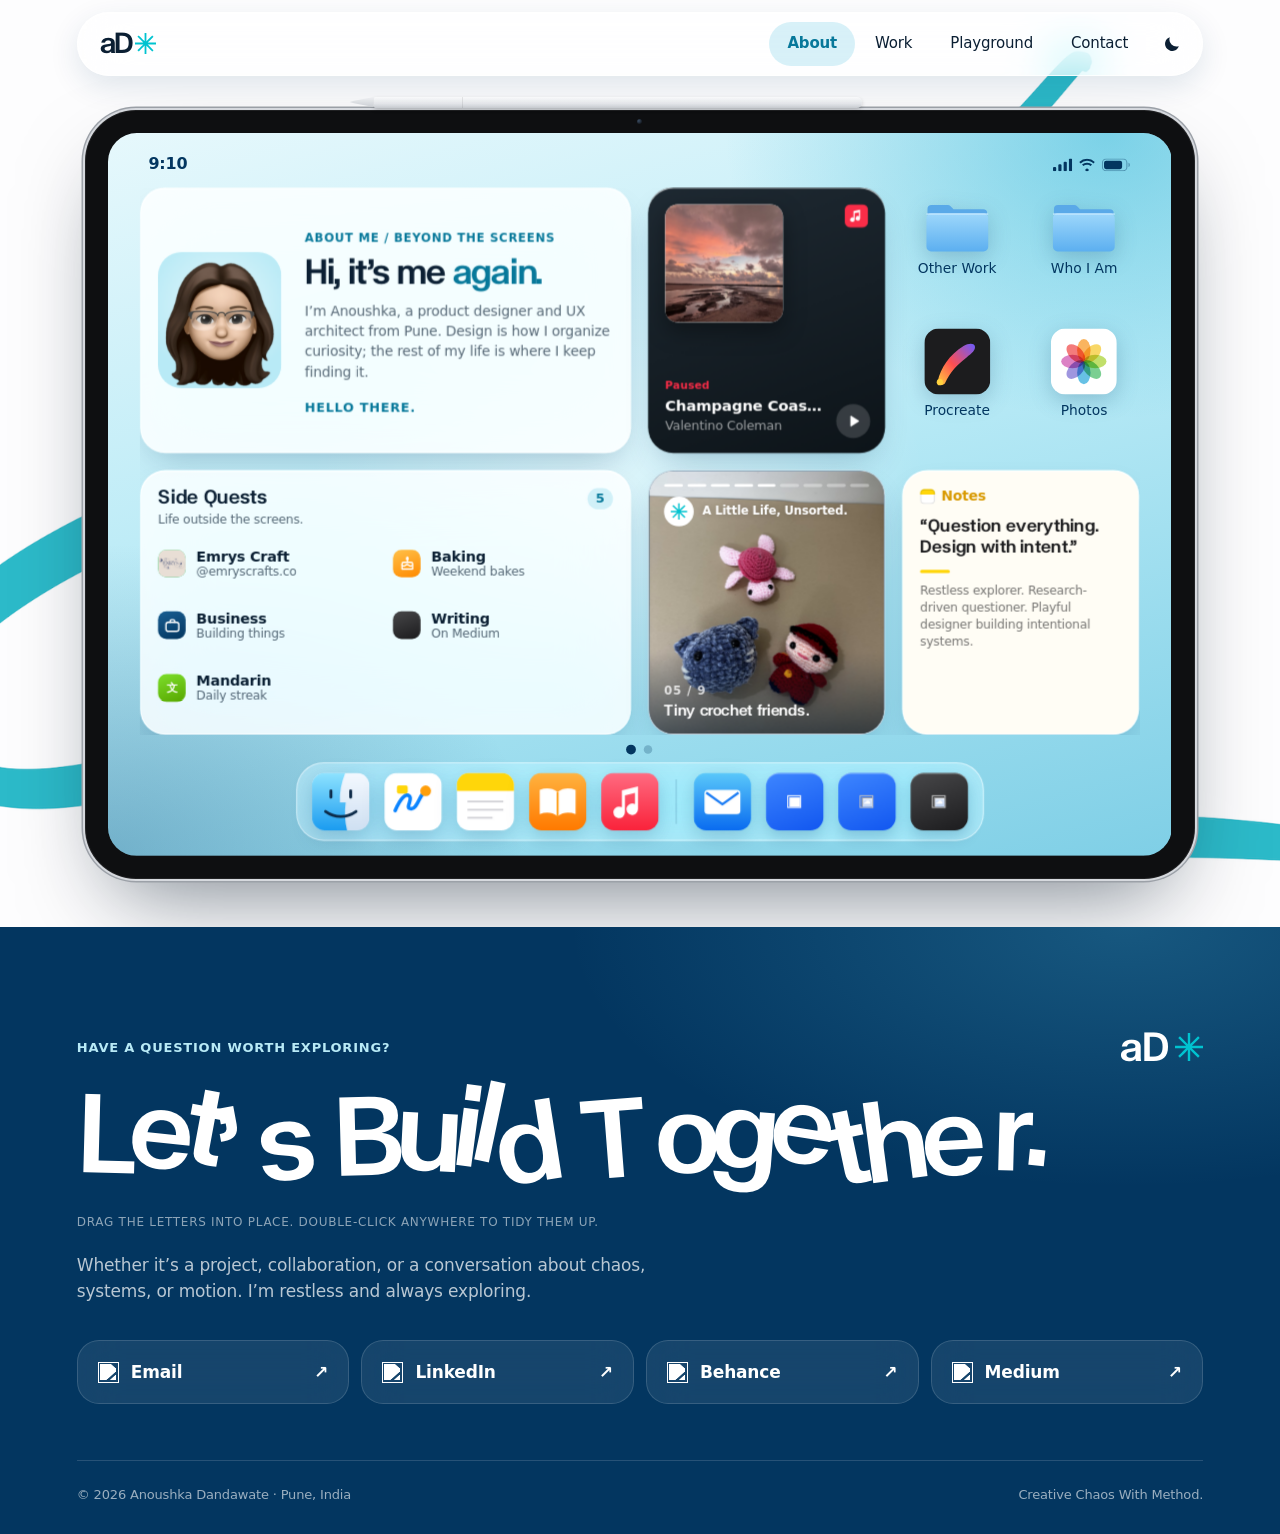
==== commit 0463e5c8: "feat(portfolio): iOS redesign with case studies, about iPad, and resume - Restyle site with iOS/macO" ====
--- a/about.html
+++ b/about.html
@@ -2,25 +2,229 @@
 <html lang="en">
 <head>
 <meta charset="UTF-8"><meta name="viewport" content="width=device-width, initial-scale=1">
-<meta name="description" content="About Anoushka Dandawate — product designer, UX architect, maker, and restless explorer in Pune.">
-<title>About — Anoushka Dandawate</title>
+<meta name="description" content="About Anoushka Dandawate, product designer, UX architect, maker, and restless explorer in Pune.">
+<title>About | Anoushka Dandawate</title>
+<meta name="theme-color" content="#B8EAF6" media="(prefers-color-scheme: light)"><meta name="theme-color" content="#021526" media="(prefers-color-scheme: dark)">
+<link rel="icon" type="image/svg+xml" href="./star.svg">
 <link rel="stylesheet" href="./styles.css">
+<script src="./theme.js"></script>
+<script src="./cursor.js" defer></script>
+<script src="./haptics.js" defer></script>
 </head>
 <body class="about-page"><a class="skip" href="#about-me">Skip to about</a>
-<header class="nav-shell"><div class="wrap nav"><a href="index.html" class="logo" aria-label="Anoushka home">aD<span>✳</span></a><button class="menu-toggle" type="button" aria-expanded="false" aria-controls="main-navigation" aria-label="Open navigation"><span></span><span></span><span></span></button><nav class="nav-tabs" id="main-navigation" aria-label="Main navigation"><a href="about.html" aria-current="location">About</a><a href="work.html">Work</a><a href="index.html#playground">Playground</a><a href="index.html#contact">Contact</a></nav></div></header>
-<main class="page-main" id="about-me">
-<section class="page-hero about-hero"><div class="wrap about-hero-grid"><div class="about-hero-copy"><span class="eyebrow blue">About Me / Beyond The Screens</span><h1>Hi, it’s me<br><span>again.</span></h1><p class="page-intro">I’m Anoushka, a product designer and UX architect from Pune. Design is how I organize curiosity; the rest of my life is where I keep finding it.</p></div><figure class="about-card-stack" aria-label="Jack and Joker designer card deck"><button class="about-playing-card jack-card active" type="button" aria-label="Bring Jack card forward" aria-pressed="true"><img src="about-jack-card.png" alt="Modernist blue Jack card featuring Anoushka"></button><button class="about-playing-card joker-card" type="button" aria-label="Bring Joker card forward" aria-pressed="false"><img src="about-joker-card.png" alt="Modernist blue Joker card featuring Anoushka"></button><figcaption>Pick a card.</figcaption></figure></div></section>
-<section class="about-profile"><div class="wrap about-grid"><div><span class="eyebrow blue">More Than The Work</span><h2>Who I Am Shapes<br>What I Design.</h2><p class="blue">Jack of all trades? Absolutely.</p><p>I’m studying User Experience Design at MIT ADT University’s Institute of Design. I move between research, AI, systems, making, writing, fashion, and the details I notice along the way.</p><p>Exploring widely helps me connect ideas. Designing intentionally turns those connections into something useful.</p></div><div><div class="traits"><div class="trait"><b>Questioner</b><p>I ask why. Always.</p></div><div class="trait"><b>Explorer</b><p>I try everything.</p></div><div class="trait"><b>Designer</b><p>I make it intentional.</p></div><div class="trait"><b>Systems Thinker</b><p>I see patterns.</p></div><div class="trait"><b>Builder</b><p>I ship it.</p></div><div class="trait"><b>Playful</b><p>I have fun doing it.</p></div></div><span class="eyebrow">Currently Curious About</span><div class="tags interests"><span>Behavioral Research</span><span>Human–AI Interaction</span><span>Design Systems</span><span>Writing</span><span>Fashion &amp; Sustainability</span><span>Decision Making</span></div></div></div></section>
-<section class="memory-section" id="gallery" aria-labelledby="memory-title"><div class="wrap memory-heading"><div><span class="eyebrow blue">Gallery Dump / Free Pan</span><h2 id="memory-title">A Little Life, Unsorted.</h2></div><button class="button" id="reset-memories" type="button">Recenter ↙</button></div><div class="memory-viewport" id="memory-viewport" tabindex="0" aria-label="Drag in any direction to explore Anoushka's photo wall"><div class="memory-canvas" id="memory-canvas"><figure class="memory-card memory-one"><div><span>Portrait</span><small>Photo 01</small></div><figcaption>Me, probably mid-thought.</figcaption></figure><figure class="memory-card memory-two"><div><span>Craft</span><small>Photo 02</small></div><figcaption>Hands busy, brain louder.</figcaption></figure><figure class="memory-card memory-three"><div><span>Pune</span><small>Photo 03</small></div><figcaption>Home textures.</figcaption></figure><figure class="memory-card memory-four"><div><span>Studio</span><small>Photo 04</small></div><figcaption>Work in progress.</figcaption></figure><figure class="memory-card memory-five"><div><span>Fashion</span><small>Photo 05</small></div><figcaption>Details I noticed.</figcaption></figure><figure class="memory-card memory-six"><div><span>People</span><small>Photo 06</small></div><figcaption>Good conversations.</figcaption></figure><figure class="memory-card memory-seven"><div><span>Chaos</span><small>Photo 07</small></div><figcaption>No context needed.</figcaption></figure><figure class="memory-card memory-eight"><div><span>Making</span><small>Photo 08</small></div><figcaption>A small obsession.</figcaption></figure><figure class="memory-card memory-nine"><div><span>Outside</span><small>Photo 09</small></div><figcaption>Looking elsewhere.</figcaption></figure><figure class="memory-card memory-ten"><div><span>Friends</span><small>Photo 10</small></div><figcaption>Things worth keeping.</figcaption></figure></div></div><p class="memory-instruction wrap">Drag to wander · Arrow keys work too · Photos can be replaced later</p></section>
+<header class="nav-shell"><div class="wrap nav"><a href="index.html" class="logo" aria-label="Anoushka home">aD<img class="star-mark" src="./star.svg" alt="" draggable="false"></a><button class="menu-toggle" type="button" aria-expanded="false" aria-controls="main-navigation" aria-label="Open navigation"><span></span><span></span><span></span></button><nav class="nav-tabs" id="main-navigation" aria-label="Main navigation"><a href="about.html" aria-current="location">About</a><a href="work.html">Work</a><a href="index.html#playground">Playground</a><a href="index.html#contact">Contact</a></nav><button class="theme-toggle" type="button" aria-pressed="false" aria-label="Switch to dark mode"><svg class="icon-moon" viewBox="0 0 24 24" width="20" height="20" fill="currentColor" aria-hidden="true"><path d="M20.2 14.6A8.5 8.5 0 0 1 9.4 3.8a8.5 8.5 0 1 0 10.8 10.8Z"/></svg><svg class="icon-sun" viewBox="0 0 24 24" width="20" height="20" fill="none" stroke="currentColor" stroke-width="1.8" stroke-linecap="round" aria-hidden="true"><circle cx="12" cy="12" r="4.2"/><path d="M12 2.5v2.2M12 19.3v2.2M2.5 12h2.2M19.3 12h2.2M5.3 5.3l1.6 1.6M17.1 17.1l1.6 1.6M5.3 18.7l1.6-1.6M17.1 6.9l1.6-1.6"/></svg></button></div></header>
+<main class="page-main about-home" id="about-me">
+<section class="home-stage ipad-stage" aria-labelledby="home-title"><div class="wrap"><div class="ipad" id="ipad"><span class="apple-pencil" aria-hidden="true"></span><span class="ipad-camera" aria-hidden="true"></span><div class="ipad-screen" id="ipad-screen"><div class="home-screen" id="home-canvas">
+<div class="home-wallpaper" aria-hidden="true"><i></i><i></i><i></i></div>
+<div class="status-bar"><span class="status-time" id="status-time" aria-label="Time in Pune">9:41</span><span class="status-icons" aria-hidden="true"><svg viewBox="0 0 18 12" width="18" height="12" fill="currentColor"><rect x="0" y="8" width="3" height="4" rx="1"/><rect x="5" y="5.5" width="3" height="6.5" rx="1"/><rect x="10" y="3" width="3" height="9" rx="1"/><rect x="15" y="0" width="3" height="12" rx="1"/></svg><svg viewBox="0 0 16 12" width="16" height="12" fill="currentColor"><path d="M8 2.2c2.3 0 4.4.9 6 2.4l1.3-1.4A10.4 10.4 0 0 0 8 .3 10.4 10.4 0 0 0 .7 3.2L2 4.6a8.5 8.5 0 0 1 6-2.4zm0 3.6c1.3 0 2.5.5 3.4 1.3l1.3-1.4A6.8 6.8 0 0 0 8 3.9a6.8 6.8 0 0 0-4.7 1.8l1.3 1.4A4.9 4.9 0 0 1 8 5.8zm0 3.4L6 10.8 8 12.4l2-1.6z"/></svg><svg viewBox="0 0 27 12" width="27" height="12" fill="none"><rect x=".5" y=".5" width="23" height="11" rx="3.5" stroke="currentColor" opacity=".4"/><rect x="2" y="2" width="17" height="8" rx="2" fill="currentColor"/><path d="M25 4v4c.8-.3 1.3-1.1 1.3-2S25.8 4.3 25 4z" fill="currentColor" opacity=".4"/></svg></span></div>
+<div class="home-pages" id="home-pages"><div class="home-track" id="home-track"><div class="home-grid home-page" data-page="0">
+<article class="widget w-profile"><div class="profile-card is-static is-memoji"><img src="memoji-smile.png" alt="Anoushka’s Memoji"></div><div class="profile-copy"><span class="eyebrow blue">About Me / Beyond The Screens</span><h1 id="home-title">Hi, it’s me <span>again.</span></h1><p>I’m Anoushka, a product designer and UX architect from Pune. Design is how I organize curiosity; the rest of my life is where I keep finding it.</p><span class="widget-hint">Hello there.</span></div></article>
+<article class="widget w-music am-widget" id="music-widget" aria-label="Music player: hover to listen"><span class="music-tap-hint" aria-hidden="true">Tap to play</span><div class="am-head"><div class="music-art" id="music-art"><img src="./champagne-coast.jpg" alt=""><span class="eq" aria-hidden="true"><i></i><i></i><i></i><i></i></span></div><svg class="am-logo" viewBox="0 0 24 24" aria-hidden="true"><rect width="24" height="24" rx="6" fill="#fa2d48"/><path d="M15.8 5.5v8.9a2.3 2.3 0 1 1-1.2-2V8.3l-4.4.9v6.6a2.3 2.3 0 1 1-1.2-2V7l6.8-1.5z" fill="#fff"/></svg></div><div class="music-meta"><span class="widget-label" id="music-state">Paused</span><strong id="music-title">Champagne Coast – Piano</strong><span id="music-artist">Valentino Coleman</span></div><button class="music-play am-play" id="music-play" type="button" aria-pressed="false" aria-label="Play"><svg class="i-play" viewBox="0 0 24 24" width="16" height="16" fill="currentColor" aria-hidden="true"><path d="M8 5.2v13.6a.8.8 0 0 0 1.2.7l10.6-6.8a.8.8 0 0 0 0-1.4L9.2 4.5A.8.8 0 0 0 8 5.2z"/></svg><svg class="i-pause" viewBox="0 0 24 24" width="16" height="16" fill="currentColor" aria-hidden="true"><rect x="6.5" y="5" width="4" height="14" rx="1.2"/><rect x="13.5" y="5" width="4" height="14" rx="1.2"/></svg></button><i id="music-fill" hidden></i><span class="sr-only" aria-live="polite" id="music-status"></span></article>
+<div class="app-slot" data-apps="folders"></div>
+<article class="widget w-quests" aria-labelledby="quests-title"><div class="quests-head"><h2 id="quests-title">Side Quests</h2><span class="quests-count" id="quests-count"></span></div><p class="quests-note">Life outside the screens.</p><ul class="quests-list" id="quests-list"></ul></article>
+<article class="widget w-story" aria-label="Photo story: A Little Life, Unsorted"><div class="story-bars" id="story-bars" aria-hidden="true"></div><div class="story-head" aria-hidden="true"><span class="story-avatar"><img src="./star.svg" alt=""></span>A Little Life, Unsorted.</div><div class="story-track" id="story-track"></div><button class="story-nav prev" type="button" data-story="-1" aria-label="Previous photo"></button><button class="story-nav next" type="button" data-story="1" aria-label="Next photo"></button></article>
+<article class="widget w-notes"><div class="notes-head">Notes</div><div class="notes-body"><blockquote>“Question everything. Design with intent.”</blockquote><p>Restless explorer. Research-driven questioner. Playful designer building intentional systems.</p></div></article>
+</div><section class="home-page art-board" data-page="1" aria-labelledby="art-title"><div class="art-head"><div><h2 id="art-title">Art Board</h2><p>My doodles, plus anything you draw in Procreate.</p></div><button class="art-new" type="button" data-new-doodle><span class="art-new-icon" aria-hidden="true"></span>New Doodle</button></div><div class="art-grid" id="art-grid"></div></section></div></div>
+<div class="home-dots" role="tablist" aria-label="Home screen pages"><button type="button" role="tab" aria-selected="true" aria-label="Page 1: Home" data-page-dot="0"></button><button type="button" role="tab" aria-selected="false" aria-label="Page 2: Art Board" data-page-dot="1"></button></div>
+<nav class="home-dock" aria-label="Dock" data-apps="dock"></nav>
+</div></div></div></div></section>
+<dialog class="folder-sheet" id="folder-sheet" aria-labelledby="folder-title"><div class="folder-head"><h2 id="folder-title"></h2><p id="folder-note"></p><button class="folder-close" id="folder-close" type="button" aria-label="Close folder">×</button></div><div class="folder-grid" id="folder-grid"></div></dialog>
+<dialog class="procreate" id="procreate" aria-labelledby="procreate-title"><div class="procreate-bar"><h2 id="procreate-title">Procreate</h2><div class="procreate-tools"><div class="procreate-swatches" role="group" aria-label="Brush color"><button type="button" data-color="#0b1f33" aria-label="Ink" aria-pressed="true"></button><button type="button" data-color="#07789a" aria-label="Teal" aria-pressed="false"></button><button type="button" data-color="#2ab3d6" aria-label="Sky" aria-pressed="false"></button><button type="button" data-color="#ff6b3d" aria-label="Orange" aria-pressed="false"></button><button type="button" data-color="#f2455f" aria-label="Pink" aria-pressed="false"></button></div><button class="button" id="procreate-clear" type="button">Clear</button><button class="button is-primary" id="procreate-save" type="button">Pin to Board</button><button class="folder-close" id="procreate-close" type="button" aria-label="Close Procreate">×</button></div></div><canvas id="procreate-canvas" aria-label="Drawing canvas. Draw with your mouse, finger, or pencil."></canvas><p class="procreate-hint"><span class="safe-badge">Safe Draw on</span> Your doodles stay on this device and are never shown to anyone else.</p></dialog>
 </main>
-<footer class="footer" id="contact"><div class="wrap"><div class="footer-kicker-row"><span class="eyebrow">Have A Question Worth Exploring?</span><span class="footer-brand" aria-label="Anoushka Dandawate monogram"><span class="footer-brand-part" aria-hidden="true">a</span><span class="footer-brand-part" aria-hidden="true">D</span><span class="footer-brand-part mark-star" aria-hidden="true">✳</span></span></div><div class="footer-title-row"><h2 class="footer-letters">Let’s Build Together.</h2></div><span class="footer-selection" aria-hidden="true"></span><span class="letter-hint">Drag the letters and mark. Double-click anywhere to reset.</span><p>Whether it’s a project, collaboration, or a conversation about chaos, systems, or motion — I’m restless and always exploring.</p><div class="socials"><a href="mailto:dandawateanoushka@gmail.com"><img src="https://cdn.simpleicons.org/gmail/FFFFFF" alt="">Email <span>↗</span></a><a href="https://linkedin.com/in/anoushka-dandawate" target="_blank" rel="noopener noreferrer"><img src="https://cdn.jsdelivr.net/npm/simple-icons@v13/icons/linkedin.svg" alt="">LinkedIn <span>↗</span></a><a href="https://behance.net/anoushkdandawa" target="_blank" rel="noopener noreferrer"><img src="https://cdn.simpleicons.org/behance/FFFFFF" alt="">Behance <span>↗</span></a><a href="https://medium.com/@dandawateanoushka" target="_blank" rel="noopener noreferrer"><img src="https://cdn.simpleicons.org/medium/FFFFFF" alt="">Medium <span>↗</span></a></div><div class="footnote"><span>© 2026 Anoushka Dandawate · Pune, India</span><span>Creative Chaos With Method.</span></div></div></footer>
+<footer class="footer" id="contact"><div class="wrap"><div class="footer-kicker-row"><span class="eyebrow">Have A Question Worth Exploring?</span><span class="footer-brand" aria-label="Anoushka Dandawate monogram"><span class="footer-brand-part" aria-hidden="true">a</span><span class="footer-brand-part" aria-hidden="true">D</span><span class="footer-brand-part mark-star" aria-hidden="true"><img class="star-mark" src="./star.svg" alt="" draggable="false"></span></span></div><div class="footer-title-row"><h2 class="footer-letters">Let’s Build Together.</h2></div><span class="footer-selection" aria-hidden="true"></span><span class="letter-hint">Drag the letters into place. Double-click anywhere to tidy them up.</span><p>Whether it’s a project, collaboration, or a conversation about chaos, systems, or motion. I’m restless and always exploring.</p><div class="socials"><a href="mailto:dandawateanoushka@gmail.com"><img src="https://cdn.simpleicons.org/gmail/FFFFFF" alt="">Email <span>↗</span></a><a href="https://linkedin.com/in/anoushka-dandawate" target="_blank" rel="noopener noreferrer"><img src="https://cdn.jsdelivr.net/npm/simple-icons@v13/icons/linkedin.svg" alt="">LinkedIn <span>↗</span></a><a href="https://behance.net/anoushkdandawa" target="_blank" rel="noopener noreferrer"><img src="https://cdn.simpleicons.org/behance/FFFFFF" alt="">Behance <span>↗</span></a><a href="https://medium.com/@dandawateanoushka" target="_blank" rel="noopener noreferrer"><img src="https://cdn.simpleicons.org/medium/FFFFFF" alt="">Medium <span>↗</span></a></div><div class="footnote"><span>© 2026 Anoushka Dandawate · Pune, India</span><span>Creative Chaos With Method.</span></div></div></footer>
 <script>
 const footer=document.querySelector('.footer'),footerTitle=document.querySelector('.footer-letters'),footerSelection=document.querySelector('.footer-selection'),footerResets=[];
 const footerText=footerTitle.textContent.trim();footerTitle.setAttribute('aria-label',footerText);footerTitle.textContent='';footerText.split(' ').forEach(word=>{const group=document.createElement('span');group.className='footer-word';group.setAttribute('aria-hidden','true');[...word].forEach(character=>{const letter=document.createElement('span');letter.className='footer-letter';letter.textContent=character;group.append(letter);});footerTitle.append(group);});
 function selectFooterPart(part){const parent=footer.getBoundingClientRect(),box=part.getBoundingClientRect(),pad=4,w=box.width+pad*2,h=box.height+pad*2;footerSelection.style.left=box.left-parent.left-pad+'px';footerSelection.style.top=box.top-parent.top-pad+'px';footerSelection.style.width=w+'px';footerSelection.style.height=h+'px';footerSelection.style.setProperty('--selection-width',w+'px');footerSelection.style.setProperty('--selection-height',h+'px');footerSelection.classList.add('visible');}
-function makeFooterPart(part){let drag=null,x=0,y=0;const draw=()=>{part.style.setProperty('--dx',x+'px');part.style.setProperty('--dy',y+'px');requestAnimationFrame(()=>selectFooterPart(part));};footerResets.push(()=>{x=0;y=0;draw();});part.addEventListener('pointerenter',()=>selectFooterPart(part));part.addEventListener('pointerleave',()=>{if(!drag)footerSelection.classList.remove('visible');});part.addEventListener('pointerdown',event=>{drag={x:event.clientX,y:event.clientY,startX:x,startY:y};part.setPointerCapture(event.pointerId);part.classList.add('dragging');selectFooterPart(part);});part.addEventListener('pointermove',event=>{if(!drag)return;const limit=innerWidth<768?36:80;x=Math.max(-limit,Math.min(limit,drag.startX+event.clientX-drag.x));y=Math.max(-limit,Math.min(limit,drag.startY+event.clientY-drag.y));draw();});const release=()=>{drag=null;part.classList.remove('dragging');};part.addEventListener('pointerup',release);part.addEventListener('pointercancel',release);}
+const footerScatter=index=>({x:((index*37)%13-6)*1.2,y:((index*53)%11-5)*2.4,r:((index*71)%17-8)*1.5});
+function makeFooterPart(part,index){const start=part.classList.contains('footer-letter')?footerScatter(index):{x:0,y:0,r:0};let drag=null,x=start.x,y=start.y;part.style.setProperty('--dx',x+'px');part.style.setProperty('--dy',y+'px');part.style.setProperty('--r',start.r+'deg');const draw=()=>{part.style.setProperty('--dx',x+'px');part.style.setProperty('--dy',y+'px');requestAnimationFrame(()=>selectFooterPart(part));};footerResets.push(()=>{x=0;y=0;part.style.setProperty('--r','0deg');draw();});part.addEventListener('pointerenter',()=>selectFooterPart(part));part.addEventListener('pointerleave',()=>{if(!drag)footerSelection.classList.remove('visible');});part.addEventListener('pointerdown',event=>{drag={x:event.clientX,y:event.clientY,startX:x,startY:y};part.setPointerCapture(event.pointerId);part.classList.add('dragging');part.style.setProperty('--r','0deg');selectFooterPart(part);});part.addEventListener('pointermove',event=>{if(!drag)return;const limit=innerWidth<768?36:80;x=Math.max(-limit,Math.min(limit,drag.startX+event.clientX-drag.x));y=Math.max(-limit,Math.min(limit,drag.startY+event.clientY-drag.y));draw();});const release=()=>{drag=null;part.classList.remove('dragging');};part.addEventListener('pointerup',release);part.addEventListener('pointercancel',release);}
 document.querySelectorAll('.footer-letter,.footer-brand-part').forEach(makeFooterPart);footer.addEventListener('dblclick',()=>{footerResets.forEach(reset=>reset());footerSelection.classList.remove('visible');});
-const aboutCards=[...document.querySelectorAll('.about-playing-card')];aboutCards.forEach(card=>card.addEventListener('click',()=>{const next=card.classList.contains('active')?aboutCards.find(item=>item!==card):card;aboutCards.forEach(item=>{const active=item===next;item.classList.toggle('active',active);item.setAttribute('aria-pressed',String(active));});}));
-const memoryViewport=document.querySelector('#memory-viewport'),memoryCanvas=document.querySelector('#memory-canvas'),resetMemories=document.querySelector('#reset-memories');let memoryX=0,memoryY=0,memoryDrag=null;function clampMemories(){const minX=Math.min(0,memoryViewport.clientWidth-memoryCanvas.offsetWidth),minY=Math.min(0,memoryViewport.clientHeight-memoryCanvas.offsetHeight);memoryX=Math.max(minX,Math.min(0,memoryX));memoryY=Math.max(minY,Math.min(0,memoryY));memoryCanvas.style.transform=`translate(${memoryX}px,${memoryY}px)`;}function centerMemories(){memoryX=(memoryViewport.clientWidth-memoryCanvas.offsetWidth)/2;memoryY=(memoryViewport.clientHeight-memoryCanvas.offsetHeight)/2;clampMemories();}memoryViewport.addEventListener('pointerdown',event=>{memoryDrag={x:event.clientX,y:event.clientY,startX:memoryX,startY:memoryY};memoryViewport.setPointerCapture(event.pointerId);memoryViewport.classList.add('dragging');});memoryViewport.addEventListener('pointermove',event=>{if(!memoryDrag)return;memoryX=memoryDrag.startX+event.clientX-memoryDrag.x;memoryY=memoryDrag.startY+event.clientY-memoryDrag.y;clampMemories();});const releaseMemory=()=>{memoryDrag=null;memoryViewport.classList.remove('dragging');};memoryViewport.addEventListener('pointerup',releaseMemory);memoryViewport.addEventListener('pointercancel',releaseMemory);memoryViewport.addEventListener('keydown',event=>{const moves={ArrowLeft:[30,0],ArrowRight:[-30,0],ArrowUp:[0,30],ArrowDown:[0,-30]};if(!moves[event.key])return;event.preventDefault();memoryX+=moves[event.key][0];memoryY+=moves[event.key][1];clampMemories();});resetMemories.addEventListener('click',centerMemories);addEventListener('resize',clampMemories);centerMemories();
-const toggle=document.querySelector('.menu-toggle'),nav=document.querySelector('#main-navigation');toggle.addEventListener('click',()=>{const open=nav.classList.toggle('open');toggle.setAttribute('aria-expanded',String(open));toggle.setAttribute('aria-label',open?'Close navigation':'Open navigation');});nav.querySelectorAll('a').forEach(link=>link.addEventListener('click',()=>{nav.classList.remove('open');toggle.setAttribute('aria-expanded','false');}));</script>
+const toggle=document.querySelector('.menu-toggle'),nav=document.querySelector('#main-navigation');toggle.addEventListener('click',()=>{const open=nav.classList.toggle('open');toggle.setAttribute('aria-expanded',String(open));toggle.setAttribute('aria-label',open?'Close navigation':'Open navigation');});nav.querySelectorAll('a').forEach(link=>link.addEventListener('click',()=>{nav.classList.remove('open');toggle.setAttribute('aria-expanded','false');}));
+
+const icons={
+sparkle:'<path fill="currentColor" stroke="none" d="M12 3l2.3 5.7L20 11l-5.7 2.3L12 19l-2.3-5.7L4 11l5.7-2.3z"/>',
+grid:'<rect x="4" y="4" width="7" height="7" rx="2"/><rect x="13" y="4" width="7" height="7" rx="2"/><rect x="4" y="13" width="7" height="7" rx="2"/><rect x="13" y="13" width="7" height="7" rx="2"/>',
+search:'<circle cx="11" cy="11" r="6"/><path d="m15.5 15.5 4 4"/>',
+loop:'<path d="M19.5 12a7.5 7.5 0 1 1-2.2-5.3"/><path d="M19.5 4.5v4h-4"/>',
+heart:'<path d="M12 19.5s-7-4.3-7-9.6A4 4 0 0 1 12 7.4a4 4 0 0 1 7 2.5c0 5.3-7 9.6-7 9.6z"/>',
+leaf:'<path d="M5 19c0-8.5 5-13.5 14-14 0 9-5 14-13.5 14z"/><path d="m5 19 7.5-7.5"/>',
+pen:'<path d="m4.5 19.5 1-4.5L16 4.5l3.5 3.5L9 18.5z"/><path d="m13.5 7 3.5 3.5"/>',
+book:'<path d="M4 5.5c2.5-1 5.5-.9 8 1 2.5-1.9 5.5-2 8-1v13c-2.5-1-5.5-.9-8 1-2.5-1.9-5.5-2-8-1z"/><path d="M12 6.5v13"/>',
+bulb:'<path d="M9.5 18h5M10.5 21h3"/><path d="M12 3a6 6 0 0 0-3.5 10.9v1.6h7v-1.6A6 6 0 0 0 12 3z"/>',
+bag:'<path d="M5.5 8.5h13l-1 11.5h-11z"/><path d="M9 8.5a3 3 0 0 1 6 0"/>',
+cube:'<path d="M12 3.5 19.5 7.8v8.4L12 20.5l-7.5-4.3V7.8z"/><path d="M12 12l7.5-4.2M12 12v8.5M12 12 4.5 7.8"/>',
+compass:'<circle cx="12" cy="12" r="8.5"/><path d="m15.5 8.5-2 5-5 2 2-5z"/>',
+hammer:'<path d="m13 5 6 6-2.5 2.5-6-6z"/><path d="m11.5 9.5-7 7 2 2 7-7"/>',
+smile:'<circle cx="12" cy="12" r="8.5"/><path d="M8.8 14a3.8 3.8 0 0 0 6.4 0"/><path d="M9.5 9.8h.01M14.5 9.8h.01"/>',
+question:'<circle cx="12" cy="12" r="8.5"/><path d="M9.6 9.6a2.5 2.5 0 1 1 3.4 2.3c-.6.3-1 .8-1 1.5"/><path d="M12 16.8h.01"/>',
+game:'<rect x="3" y="7.5" width="18" height="10" rx="5"/><path d="M8 10.5v4M6 12.5h4M15.5 11.5h.01M17.5 13.5h.01"/>',
+chart:'<path d="M4.5 19.5h15"/><path d="M7.5 16v-5M12 16V6.5M16.5 16v-7"/>',
+cake:'<path d="M5 20h14v-7a2 2 0 0 0-2-2H7a2 2 0 0 0-2 2z"/><path d="M5 15c1.5 1.3 3 1.3 4.5 0s3-1.3 4.5 0 3 1.3 4.5 0"/><path d="M12 11V8"/><path d="M12 8c-1.1-1-1.1-2.6 0-4 1.1 1.4 1.1 3 0 4z"/>',
+waves:'<path d="M3 15c2 1.5 4 1.5 6 0s4-1.5 6 0 4 1.5 6 0"/><path d="M3 19.5c2 1.5 4 1.5 6 0s4-1.5 6 0 4 1.5 6 0"/><circle cx="16" cy="6" r="2"/><path d="m6 12 4.5-4 3 2.5"/>',
+mandarin:'<text x="12" y="17.5" text-anchor="middle" font-size="15" font-weight="700" fill="currentColor" stroke="none">文</text>',
+store:'<rect x="3.5" y="7.5" width="17" height="12" rx="3"/><path d="M9 7.5V6a2 2 0 0 1 2-2h2a2 2 0 0 1 2 2v1.5"/>'
+};
+const tints={teal:'linear-gradient(160deg,#6fd8f2,#1b8fbf)',navy:'linear-gradient(160deg,#1a5f93,#033660)',green:'linear-gradient(160deg,#5ee08a,#1fae55)',orange:'linear-gradient(160deg,#ffc24b,#ff8a00)',pink:'linear-gradient(160deg,#ff8fa3,#f2455f)',indigo:'linear-gradient(160deg,#8e9bff,#5b5be8)',ink:'linear-gradient(160deg,#48484a,#1c1c1e)',blue:'linear-gradient(160deg,#3e86ff,#1257f0)',yellow:'linear-gradient(160deg,#ffe066,#f5b700)',purple:'linear-gradient(160deg,#d38bff,#9b3fe0)',duo:'linear-gradient(160deg,#7ee02c,#58a700)'};
+const brand={linkedin:'https://cdn.jsdelivr.net/npm/simple-icons@v13/icons/linkedin.svg',behance:'https://cdn.simpleicons.org/behance/FFFFFF',medium:'https://cdn.simpleicons.org/medium/FFFFFF'};
+const links={behance:'https://behance.net/anoushkdandawa',medium:'https://medium.com/@dandawateanoushka',linkedin:'https://linkedin.com/in/anoushka-dandawate',mail:'mailto:dandawateanoushka@gmail.com'};
+
+// macOS-style app icons drawn as SVG.
+const appArt={
+finder:'<svg viewBox="0 0 64 64" aria-hidden="true"><defs><linearGradient id="fdr-l" x1="0" y1="0" x2="0" y2="1"><stop offset="0" stop-color="#8ee3ff"/><stop offset="1" stop-color="#1b9cf0"/></linearGradient><linearGradient id="fdr-r" x1="0" y1="0" x2="0" y2="1"><stop offset="0" stop-color="#f4f9ff"/><stop offset="1" stop-color="#cfe0f2"/></linearGradient></defs><rect width="64" height="64" rx="14" fill="url(#fdr-r)"/><path d="M14 0h23c-4.5 11-6.5 22-6 33h6.5c-1.5 10-1 21 1.5 31H14A14 14 0 0 1 0 50V14A14 14 0 0 1 14 0z" fill="url(#fdr-l)"/><path d="M21 20v7M43 20v7" stroke="#0c2a48" stroke-width="3.2" stroke-linecap="round"/><path d="M15 43c10.5 7.5 23.5 7.5 34 0" stroke="#0c2a48" stroke-width="3.2" fill="none" stroke-linecap="round"/></svg>',
+photos:'<svg viewBox="0 0 64 64" aria-hidden="true"><rect width="64" height="64" rx="14" fill="#fff"/><g transform="translate(32 32)">'+['#f9a33b','#f7cf45','#b3d84a','#5ec47a','#45b4e0','#8a7fd8','#d466b8','#f25e5e'].map((c,i)=>`<ellipse cx="0" cy="-11" rx="6.5" ry="11" fill="${c}" opacity=".82" transform="rotate(${i*45})" style="mix-blend-mode:multiply"/>`).join('')+'</g></svg>',
+music:'<svg viewBox="0 0 64 64" aria-hidden="true"><defs><linearGradient id="mus" x1="0" y1="0" x2="0" y2="1"><stop offset="0" stop-color="#ff6b81"/><stop offset="1" stop-color="#fa233b"/></linearGradient></defs><rect width="64" height="64" rx="14" fill="url(#mus)"/><path d="M41 15v25.5a6.5 6.5 0 1 1-3.4-5.7V22.4L26.4 25v19a6.5 6.5 0 1 1-3.4-5.7V19.6z" fill="#fff"/></svg>',
+books:'<svg viewBox="0 0 64 64" aria-hidden="true"><defs><linearGradient id="bks" x1="0" y1="0" x2="0" y2="1"><stop offset="0" stop-color="#ffb340"/><stop offset="1" stop-color="#ff7a00"/></linearGradient></defs><rect width="64" height="64" rx="14" fill="url(#bks)"/><path d="M12 19c7-2.6 14-2.2 20 2.2 6-4.4 13-4.8 20-2.2v27c-7-2.6-14-2.2-20 2.2-6-4.4-13-4.8-20-2.2z" fill="#fff"/><path d="M32 21.2v27" stroke="#ff9500" stroke-width="2"/></svg>',
+mail:'<svg viewBox="0 0 64 64" aria-hidden="true"><defs><linearGradient id="ml" x1="0" y1="0" x2="0" y2="1"><stop offset="0" stop-color="#5ac8fa"/><stop offset="1" stop-color="#0a6cf0"/></linearGradient></defs><rect width="64" height="64" rx="14" fill="url(#ml)"/><rect x="12" y="19" width="40" height="27" rx="4" fill="#fff"/><path d="m14 22 18 13 18-13" stroke="#1a7cf5" stroke-width="2.6" fill="none" stroke-linejoin="round"/></svg>',
+freeform:'<svg viewBox="0 0 64 64" aria-hidden="true"><rect width="64" height="64" rx="14" fill="#fff"/><path d="M12 42c6-14 12-20 16-16s-6 14 2 14 10-22 18-18" stroke="#0a84ff" stroke-width="4" fill="none" stroke-linecap="round"/><circle cx="46" cy="20" r="6" fill="#ff9f0a"/><rect x="14" y="14" width="12" height="9" rx="2" fill="#ffd60a"/></svg>',
+notes:'<svg viewBox="0 0 64 64" aria-hidden="true"><rect width="64" height="64" rx="14" fill="#fff"/><path d="M0 14A14 14 0 0 1 14 0h36a14 14 0 0 1 14 14v6H0z" fill="#ffd60a"/><path d="M12 32h40M12 41h40M12 50h28" stroke="#d1d1d6" stroke-width="2"/></svg>',
+folder:'<svg viewBox="0 0 64 52" aria-hidden="true"><defs><linearGradient id="fld" x1="0" y1="0" x2="0" y2="1"><stop offset="0" stop-color="#9dd7fb"/><stop offset="1" stop-color="#5caff0"/></linearGradient></defs><path d="M3 9a4 4 0 0 1 4-4h15.6a4 4 0 0 1 2.9 1.2L28.3 9H57a4 4 0 0 1 4 4v5H3z" fill="#5aa9e8"/><rect x="2" y="13" width="60" height="37" rx="4.5" fill="url(#fld)"/><rect x="2" y="13" width="60" height="1.4" fill="#c4e8ff" opacity=".9"/></svg>',
+procreate:'<svg viewBox="0 0 64 64" aria-hidden="true"><defs><linearGradient id="prc" x1="0" y1="1" x2="1" y2="0"><stop offset="0" stop-color="#ffd23f"/><stop offset=".45" stop-color="#ff4e50"/><stop offset="1" stop-color="#6a5bff"/></linearGradient></defs><rect width="64" height="64" rx="14" fill="#1c1c1e"/><path d="M13 51c3-13 11-25 25-34 5-3 10-3 11 0 1 4-3 7-8 11-9 7-16 14-21 25-2 3-8 2-7-2z" fill="url(#prc)"/><circle cx="15" cy="52" r="3" fill="#ffd23f"/></svg>',
+doc:'<svg viewBox="0 0 52 64" aria-hidden="true"><path d="M6 2h28l14 14v44a2 2 0 0 1-2 2H6a2 2 0 0 1-2-2V4a2 2 0 0 1 2-2z" fill="#fff" stroke="#d1d5db"/><path d="M34 2v12a2 2 0 0 0 2 2h12" fill="#eef1f5" stroke="#d1d5db"/><path d="M12 30h28M12 37h28M12 44h20" stroke="#b8c2cc" stroke-width="2"/></svg>'
+};
+
+// Swap in real photos by filling `src` with an image path.
+const photos=[
+{label:'Me',num:'Photo 01',caption:'Me, probably mid-thought.',tint:'teal',src:'photos/anu.jpg'},
+{label:'Baking',num:'Photo 02',caption:'Tiramisu, from scratch.',tint:'teal',src:'photos/tiramisu.jpg'},
+{label:'Galleries',num:'Photo 03',caption:'Lost in a gallery again.',tint:'teal',src:'photos/gallery.jpg'},
+{label:'Books',num:'Photo 04',caption:'Always one more book.',tint:'teal',src:'photos/books.jpg'},
+{label:'Crochet',num:'Photo 05',caption:'Tiny crochet friends.',tint:'teal',src:'photos/crochet.jpg'},
+{label:'Pune',num:'Photo 06',caption:'Home textures.',tint:'teal',src:'photos/pune.jpg'},
+{label:'Sushi',num:'Photo 07',caption:'Sushi I made.',tint:'teal',src:'photos/sushi.jpg'},
+{label:'Travel',num:'Photo 08',caption:'Skylines on the road.',tint:'teal',src:'photos/travel.jpg'},
+{label:'Trinkets',num:'Photo 09',caption:'Trinkets I can’t resist.',tint:'teal',src:'photos/trinkets.jpg'}
+];
+const sideQuests=[
+{name:'Emrys Craft',note:'@emryscrafts.co',img:'photos/emrys-logo.jpg',photo:true,tint:'green',href:'https://www.instagram.com/emryscrafts.co/'},
+{name:'Baking',note:'Weekend bakes',icon:'cake',tint:'orange'},
+{name:'Business',note:'Building things',icon:'store',tint:'navy'},
+{name:'Writing',note:'On Medium',img:brand.medium,tint:'ink',href:links.medium},
+{name:'Mandarin',note:'Daily streak',icon:'mandarin',tint:'duo'}
+];
+const folders={
+work:{title:'Other Work',note:'Case studies, redesigns, and research that shaped how I think.',items:[
+{name:'Glow',note:'Agentic AI',icon:'sparkle',tint:'teal',href:'work.html'},
+{name:'Ayojak',note:'Design System',icon:'grid',tint:'navy',href:'work.html'},
+{name:'Perplexity',note:'Redesign Study',icon:'search',tint:'ink',href:'work.html'},
+{name:'Reloom',note:'Sustainability',icon:'loop',tint:'green',href:'work.html'},
+{name:'Innerwear Study',note:'Behavioral Research',icon:'chart',tint:'indigo',href:'work.html'},
+{name:'Harshdeep Foundation',note:'Branding & Social',icon:'heart',tint:'pink'},
+{name:'Behance',note:'See everything',img:brand.behance,tint:'blue',href:links.behance}]},
+photos:{title:'Photos',note:'A Little Life, Unsorted.',photos},
+likes:{title:'Things I Like',note:'Currently curious about…',items:[
+{name:'Behavioral Research',icon:'bulb',tint:'teal'},
+{name:'Human–AI Interaction',icon:'sparkle',tint:'indigo'},
+{name:'Design Systems',icon:'cube',tint:'navy'},
+{name:'Writing',icon:'pen',tint:'orange'},
+{name:'Fashion & Sustainability',icon:'bag',tint:'pink'},
+{name:'Decision Making',icon:'compass',tint:'green'}]},
+who:{title:'Who I Am',note:'Jack of all trades? Absolutely.',items:[
+{name:'Questioner',note:'I ask why. Always.',icon:'question',tint:'teal'},
+{name:'Explorer',note:'I try everything.',icon:'compass',tint:'orange'},
+{name:'Designer',note:'I make it intentional.',icon:'pen',tint:'indigo'},
+{name:'Systems Thinker',note:'I see patterns.',icon:'cube',tint:'navy'},
+{name:'Builder',note:'I ship it.',icon:'hammer',tint:'green'},
+{name:'Playful',note:'I have fun doing it.',icon:'smile',tint:'pink'}]}
+};
+const escapeHtml=value=>String(value).replace(/[&<>"]/g,c=>({'&':'&amp;','<':'&lt;','>':'&gt;','"':'&quot;'}[c]));
+const isExternal=href=>/^https?:/.test(href);
+function glyphIcon(item,cls='app-icon'){const glyph=item.img?`<img src="${item.img}" alt=""${item.invert?' class="invert"':''}${item.photo?' class="is-photo"':''}>`:`<svg viewBox="0 0 24 24" fill="none" stroke="currentColor" stroke-width="1.9" stroke-linecap="round" stroke-linejoin="round" aria-hidden="true">${icons[item.icon]}</svg>`;return `<span class="${cls}" style="background:${tints[item.tint]}">${glyph}</span>`;}
+function linkOrDiv(item,cls,inner){if(item.href)return `<a class="${cls}" href="${item.href}"${isExternal(item.href)?' target="_blank" rel="noopener noreferrer"':''}>${inner}</a>`;return `<div class="${cls}">${inner}</div>`;}
+
+const tileIcon=item=>item.art?`<span class="app-icon is-art">${appArt[item.art]}</span>`:glyphIcon(item);
+function appTile(item){if(item.divider)return '<span class="dock-sep" aria-hidden="true"></span>';if(item.folder&&!item.name)return `<button class="app" type="button" data-folder="${item.folder}" aria-haspopup="dialog"><span class="app-icon is-folder">${appArt.folder}</span><span class="app-name">${folders[item.folder].title}</span></button>`;const inner=`${tileIcon(item)}<span class="app-name">${escapeHtml(item.name)}</span>${item.note?`<small class="app-note">${escapeHtml(item.note)}</small>`:''}`;if(item.href)return `<a class="app" href="${item.href}"${isExternal(item.href)?' target="_blank" rel="noopener noreferrer"':''}>${inner}</a>`;if(item.folder)return `<button class="app" type="button" data-folder="${item.folder}" aria-haspopup="dialog">${inner}</button>`;if(item.action)return `<button class="app" type="button" data-action="${item.action}">${inner}</button>`;return `<div class="app">${inner}</div>`;}
+const homeApps={
+folders:[{folder:'work'},{folder:'who'},{name:'Procreate',art:'procreate',action:'procreate'},{name:'Photos',art:'photos',folder:'photos'}],
+dock:[{name:'Work',art:'finder',href:'work.html'},{name:'Playground',art:'freeform',href:'index.html#playground'},{name:'Experience',art:'notes',href:'index.html#resume'},{name:'Reading',art:'books',href:'index.html#writing'},{name:'Music',art:'music',action:'music'},{divider:true},{name:'Email',art:'mail',href:links.mail},{name:'LinkedIn',img:brand.linkedin,invert:true,tint:'blue',href:links.linkedin},{name:'Behance',img:brand.behance,tint:'blue',href:links.behance},{name:'Medium',img:brand.medium,tint:'ink',href:links.medium}]
+};
+document.querySelectorAll('[data-apps]').forEach(slot=>{slot.innerHTML=homeApps[slot.dataset.apps].map(appTile).join('');});
+document.querySelector('#quests-count').textContent=sideQuests.length;
+document.querySelector('#quests-list').innerHTML=sideQuests.map(item=>{const inner=`${glyphIcon(item,'quest-icon')}<span class="quest-text"><span class="quest-name">${escapeHtml(item.name)}</span><span class="quest-note">${escapeHtml(item.note)}</span></span>`;return `<li>${item.href?`<a class="quest" href="${item.href}"${isExternal(item.href)?' target="_blank" rel="noopener noreferrer"':''}>${inner}</a>`:`<div class="quest">${inner}</div>`}</li>`;}).join('');
+
+const folderSheet=document.querySelector('#folder-sheet'),folderGrid=document.querySelector('#folder-grid');
+function photoTile(photo){return `<figure class="folder-photo">${photo.src?`<img src="${photo.src}" alt="${escapeHtml(photo.caption)}"${photo.memoji?` class="is-memoji" style="background:${tints[photo.tint]}"`:''}>`:`<div style="background:${tints[photo.tint]}"><span>${photo.label}</span><small>${photo.num}</small></div>`}<figcaption>${escapeHtml(photo.caption)}</figcaption></figure>`;}
+function openFolder(key){const folder=folders[key];document.querySelector('#folder-title').textContent=folder.title;document.querySelector('#folder-note').textContent=folder.note||'';folderGrid.className='folder-grid'+(folder.photos?' is-photos':'');folderGrid.innerHTML=folder.photos?folder.photos.map(photoTile).join(''):folder.items.map(appTile).join('');folderSheet.showModal();}
+document.addEventListener('click',event=>{const tile=event.target.closest('[data-folder]');if(tile)openFolder(tile.dataset.folder);if(event.target.closest('[data-action="music"]'))musicPlay.click();if(event.target.closest('[data-action="procreate"], [data-new-doodle]'))openProcreate();});
+document.querySelector('#folder-close').addEventListener('click',()=>folderSheet.close());
+folderSheet.addEventListener('click',event=>{if(event.target===folderSheet)folderSheet.close();});
+
+
+const storyTrack=document.querySelector('#story-track'),storyBars=document.querySelector('#story-bars');let storyIndex=0;
+storyTrack.innerHTML=photos.map((photo,index)=>`<figure class="story-slide">${photo.src?`<img src="${photo.src}" alt=""${photo.memoji?` class="is-memoji" style="background:${tints[photo.tint]}"`:''}>`:`<div class="story-photo" style="background:${tints[photo.tint]}"><span>${photo.label}</span><small>${photo.num}</small></div>`}<figcaption><span>${String(index+1).padStart(2,'0')} / ${photos.length}</span>${escapeHtml(photo.caption)}</figcaption></figure>`).join('');
+storyBars.innerHTML=photos.map(()=>'<i><b></b></i>').join('');
+function showStory(index){storyIndex=(index+photos.length)%photos.length;storyTrack.style.transform=`translateX(${-storyIndex*100}%)`;[...storyTrack.children].forEach((slide,n)=>slide.setAttribute('aria-hidden',String(n!==storyIndex)));[...storyBars.children].forEach((bar,n)=>{bar.className=n<storyIndex?'done':'';const fill=bar.firstChild;fill.style.animation='none';void fill.offsetWidth;fill.style.animation='';if(n===storyIndex)bar.className='active';});}
+storyBars.addEventListener('animationend',event=>{if(event.target.parentElement.classList.contains('active'))showStory(storyIndex+1);});
+document.querySelectorAll('[data-story]').forEach(button=>button.addEventListener('click',()=>showStory(storyIndex+Number(button.dataset.story))));
+showStory(0);
+
+const statusTime=document.querySelector('#status-time');
+function tickClock(){statusTime.textContent=new Intl.DateTimeFormat('en-GB',{timeZone:'Asia/Kolkata',hour:'numeric',minute:'2-digit',hourCycle:'h12'}).format(new Date()).replace(/\s?[ap]m/i,'');}
+tickClock();setInterval(tickClock,15000);
+
+// Scale the landscape home screen to fit the iPad
+const ipadScreen=document.querySelector('#ipad-screen'),homeCanvas=document.querySelector('#home-canvas'),ipadQuery=matchMedia('(min-width: 900px)');
+function fitIpad(){homeCanvas.style.transform=`scale(${ipadScreen.clientWidth/(ipadQuery.matches?1000:460)})`;}
+fitIpad();addEventListener('resize',fitIpad);ipadQuery.addEventListener('change',fitIpad);
+
+// Procreate doodle pad
+const procreate=document.querySelector('#procreate'),doodle=document.querySelector('#procreate-canvas'),pen=doodle.getContext('2d');let brushColor='#0b1f33',stroke=null,hasInk=false;
+function sizeDoodle(){const box=doodle.getBoundingClientRect(),ratio=devicePixelRatio||1,snapshot=doodle.width?pen.getImageData(0,0,doodle.width,doodle.height):null;doodle.width=box.width*ratio;doodle.height=box.height*ratio;pen.setTransform(ratio,0,0,ratio,0,0);pen.lineCap='round';pen.lineJoin='round';if(snapshot)pen.putImageData(snapshot,0,0);}
+function openProcreate(){procreate.showModal();sizeDoodle();}
+doodle.addEventListener('pointerdown',event=>{const box=doodle.getBoundingClientRect();stroke={x:event.clientX-box.left,y:event.clientY-box.top};doodle.setPointerCapture(event.pointerId);});
+doodle.addEventListener('pointermove',event=>{if(!stroke)return;const box=doodle.getBoundingClientRect(),x=event.clientX-box.left,y=event.clientY-box.top,pressure=event.pressure&&event.pointerType==='pen'?event.pressure:.5;hasInk=true;pen.strokeStyle=brushColor;pen.lineWidth=2+pressure*8;pen.beginPath();pen.moveTo(stroke.x,stroke.y);pen.lineTo(x,y);pen.stroke();stroke={x,y};});
+['pointerup','pointercancel'].forEach(type=>doodle.addEventListener(type,()=>stroke=null));
+document.querySelectorAll('[data-color]').forEach(swatch=>{swatch.style.background=swatch.dataset.color;swatch.addEventListener('click',()=>{brushColor=swatch.dataset.color;document.querySelectorAll('[data-color]').forEach(item=>item.setAttribute('aria-pressed',String(item===swatch)));});});
+document.querySelector('#procreate-clear').addEventListener('click',()=>{pen.clearRect(0,0,doodle.width,doodle.height);hasInk=false;});
+document.querySelector('#procreate-save').addEventListener('click',()=>{if(!hasInk){procreate.close();return;}const scale=Math.min(1,640/doodle.width),out=document.createElement('canvas');out.width=Math.round(doodle.width*scale);out.height=Math.round(doodle.height*scale);const ctx=out.getContext('2d');ctx.fillStyle='#fbfaf7';ctx.fillRect(0,0,out.width,out.height);ctx.drawImage(doodle,0,0,out.width,out.height);const doodles=loadDoodles();doodles.unshift({src:out.toDataURL('image/jpeg',.82),at:Date.now()});saveDoodles(doodles.slice(0,12));pen.clearRect(0,0,doodle.width,doodle.height);hasInk=false;procreate.close();renderArtBoard();showPage(1);});
+
+// Art Board: Anoushka's art (fill `src` with image paths) + this visitor's doodles, kept only in their browser.
+const myArt=[
+{title:'Doodle 01',src:'',tint:'teal'},
+{title:'Doodle 02',src:'',tint:'pink'},
+{title:'Doodle 03',src:'',tint:'yellow'},
+{title:'Doodle 04',src:'',tint:'indigo'}
+];
+const DOODLE_KEY='ad-doodles';
+function loadDoodles(){try{return JSON.parse(localStorage.getItem(DOODLE_KEY))||[];}catch(e){return [];}}
+function saveDoodles(list){try{localStorage.setItem(DOODLE_KEY,JSON.stringify(list));}catch(e){}}
+const artGrid=document.querySelector('#art-grid');
+function renderArtBoard(){const doodles=loadDoodles();artGrid.innerHTML=doodles.map((item,index)=>`<figure class="art-tile is-doodle"><img src="${item.src}" alt="Your doodle"><figcaption>You</figcaption><button class="art-delete" type="button" data-delete-doodle="${index}" aria-label="Delete this doodle">×</button></figure>`).join('')+myArt.map(item=>item.src?`<figure class="art-tile"><img src="${item.src}" alt="${escapeHtml(item.title)}"><figcaption>${escapeHtml(item.title)}</figcaption></figure>`:`<figure class="art-tile is-placeholder" style="background:${tints[item.tint]}"><span>${escapeHtml(item.title)}</span><small>Art coming soon</small></figure>`).join('');}
+artGrid.addEventListener('click',event=>{const button=event.target.closest('[data-delete-doodle]');if(!button)return;const doodles=loadDoodles();doodles.splice(Number(button.dataset.deleteDoodle),1);saveDoodles(doodles);renderArtBoard();});
+renderArtBoard();
+
+// Home screen pages
+const homePages=document.querySelector('#home-pages'),homeTrack=document.querySelector('#home-track'),pageEls=[...homeTrack.children],pageDots=[...document.querySelectorAll('[data-page-dot]')];let currentPage=0;
+function showPage(index){currentPage=index;homeTrack.style.transform=`translateX(${-index*100}%)`;pageEls.forEach((page,n)=>{page.inert=n!==index;page.setAttribute('aria-hidden',String(n!==index));});pageDots.forEach((dot,n)=>dot.setAttribute('aria-selected',String(n===index)));}
+pageDots.forEach(dot=>dot.addEventListener('click',()=>showPage(Number(dot.dataset.pageDot))));
+let swipe=null;homePages.addEventListener('pointerdown',event=>{if(event.pointerType!=='mouse')swipe={x:event.clientX,y:event.clientY};});homePages.addEventListener('pointerup',event=>{if(!swipe)return;const dx=event.clientX-swipe.x,dy=event.clientY-swipe.y;swipe=null;if(Math.abs(dx)>60&&Math.abs(dx)>Math.abs(dy)*1.5)showPage(Math.max(0,Math.min(pageEls.length-1,currentPage+(dx<0?1:-1))));});
+addEventListener('resize',()=>showPage(currentPage));
+showPage(0);
+document.querySelector('#procreate-close').addEventListener('click',()=>procreate.close());
+procreate.addEventListener('click',event=>{if(event.target===procreate)procreate.close();});
+
+// Music: add an audio file path to `src` to play a real song; tracks without one play a soft synth loop.
+const tracks=[
+{title:'Champagne Coast – Piano',artist:'Valentino Coleman',src:'champagne-coast-piano.mp3',art:'linear-gradient(145deg,#ffffff,#e6f8fc)'}
+];
+const musicWidget=document.querySelector('#music-widget'),musicPlay=document.querySelector('#music-play'),musicFill=document.querySelector('#music-fill'),audio=new Audio(),LOOP_LENGTH=180;audio.preload='none';
+let audioContext=null,master=null,chordTimer=null,progressTimer=null,chordStep=0,trackIndex=0,elapsed=0,playing=false;
+function renderTrack(){const track=tracks[trackIndex];document.querySelector('#music-title').textContent=track.title;document.querySelector('#music-artist').textContent=track.artist;document.querySelector('#music-art').style.background=track.art;elapsed=0;if(track.src)audio.src=track.src;else audio.removeAttribute('src');updateProgress();}
+function updateProgress(){const track=tracks[trackIndex],total=track.src&&audio.duration?audio.duration:LOOP_LENGTH,now=track.src?audio.currentTime:elapsed;musicFill.style.width=`${now/total*100}%`;}
+function playChord(notes){const now=audioContext.currentTime;notes.forEach((note,i)=>{const osc=audioContext.createOscillator(),gain=audioContext.createGain();osc.type=i===0?'triangle':'sine';osc.frequency.value=440*Math.pow(2,((i===0?note-12:note)-69)/12);gain.gain.setValueAtTime(0,now);gain.gain.linearRampToValueAtTime(i===0?.14:.06,now+.5);gain.gain.exponentialRampToValueAtTime(.001,now+2.6);osc.connect(gain).connect(master);osc.start(now);osc.stop(now+2.7);});}
+function startSynth(){const Context=window.AudioContext||window.webkitAudioContext;if(!Context)return;if(!audioContext){audioContext=new Context();const filter=audioContext.createBiquadFilter();filter.type='lowpass';filter.frequency.value=1500;master=audioContext.createGain();master.gain.value=.55;master.connect(filter).connect(audioContext.destination);}audioContext.resume();const beat=()=>{const chords=tracks[trackIndex].chords;playChord(chords[chordStep%chords.length]);chordStep++;};beat();chordTimer=setInterval(beat,2400);}
+function syncPlayer(){musicPlay.setAttribute('aria-pressed',String(playing));musicPlay.setAttribute('aria-label',playing?'Pause':'Play');musicWidget.classList.toggle('is-playing',playing);document.querySelector('#music-state').textContent=playing?'Now Playing':'Paused';document.querySelector('#music-status').textContent=playing?`Playing ${tracks[trackIndex].title}`:'Paused';}
+function play(){const track=tracks[trackIndex];playing=true;if(track.src)audio.play().catch(()=>{pause();musicWidget.classList.add('needs-tap');});else startSynth();progressTimer=setInterval(()=>{if(!track.src)elapsed=(elapsed+.25)%LOOP_LENGTH;updateProgress();},250);syncPlayer();}
+function pause(){playing=false;audio.pause();clearInterval(chordTimer);clearInterval(progressTimer);syncPlayer();}
+musicPlay.addEventListener('click',()=>{musicWidget.classList.remove('needs-tap');hoverPlaying=false;audio.volume=VOL;playing?pause():play();});
+
+// Hover to play: fades in on hover (after any first tap on the page), fades out on leave.
+const VOL=.4;let unlocked=false,hoverPlaying=false,fadeTimer=null;audio.volume=VOL;
+addEventListener('pointerdown',()=>{unlocked=true;musicWidget.classList.remove('needs-tap');},{once:true,capture:true});
+function fadeTo(target,done){clearInterval(fadeTimer);fadeTimer=setInterval(()=>{const v=audio.volume+(target>audio.volume?.04:-.04);if(Math.abs(target-audio.volume)<=.04){audio.volume=target;clearInterval(fadeTimer);done&&done();}else audio.volume=Math.max(0,Math.min(1,v));},40);}
+musicWidget.addEventListener('pointerenter',e=>{if(e.pointerType!=='mouse')return;musicWidget.classList.add('is-hover');if(playing||!tracks[trackIndex].src)return;if(!unlocked){musicWidget.classList.add('needs-tap');return;}audio.volume=0;hoverPlaying=true;play();fadeTo(VOL);});
+musicWidget.addEventListener('pointerleave',e=>{musicWidget.classList.remove('is-hover');if(!hoverPlaying)return;hoverPlaying=false;fadeTo(0,()=>{pause();audio.volume=VOL;});});
+document.querySelectorAll('[data-track]').forEach(button=>button.addEventListener('click',()=>{const wasPlaying=playing;pause();trackIndex=(trackIndex+Number(button.dataset.track)+tracks.length)%tracks.length;chordStep=0;renderTrack();if(wasPlaying)play();}));
+audio.loop=true;
+renderTrack();
+</script>
 </body></html>
--- a/styles.css
+++ b/styles.css
@@ -1,557 +1,1567 @@
-@import url("https://fonts.googleapis.com/css2?family=Plus+Jakarta+Sans:wght@400;500&display=swap");
-@font-face { font-family: Calhern; src: url("./FTCalhern-Regular.otf") format("opentype"); font-weight: 400; font-display: swap; }
-:root { --blue: #0040ff; --ink: #253247; --white: #fff; --light: #fff; --surface-dark: #fff; --line: #e1e5eb; --muted: #596273; --heading: Calhern,sans-serif; --body: 'Plus Jakarta Sans',sans-serif; }
+/* Anoushka Dandawate, iOS / macOS Liquid Glass system */
+@font-face { font-family: Calhern; src: url("./FTCalhern-Regular.otf") format("opentype"); font-weight: 400; font-style: normal; font-display: swap; }
+@font-face { font-family: Calhern; src: url("./FTCalhern-RegularItalic.otf") format("opentype"); font-weight: 400; font-style: italic; font-display: swap; }
+@font-face { font-family: Calhern; src: url("./FTCalhern-Medium.otf") format("opentype"); font-weight: 500; font-style: normal; font-display: swap; }
+@font-face { font-family: Calhern; src: url("./FTCalhern-Bold.otf") format("opentype"); font-weight: 700; font-style: normal; font-display: swap; }
+
+/* ---------- Tokens ---------- */
+:root {
+  color-scheme: light;
+  --heading: Calhern, "SF Pro Display", -apple-system, BlinkMacSystemFont, system-ui, sans-serif;
+  --body: -apple-system, BlinkMacSystemFont, "SF Pro Text", "SF Pro", system-ui, "Helvetica Neue", Arial, sans-serif;
+
+  --bg: #ffffff;
+  --grouped: #f2f2f7;
+  --card: #ffffff;
+  --card-alt: #f2f2f7;
+  --label: #0b1f33;
+  --label-2: rgba(11, 31, 51, .68);
+  --label-3: rgba(11, 31, 51, .46);
+  --separator: rgba(60, 60, 67, .18);
+  --fill: rgba(120, 120, 128, .12);
+  --fill-2: rgba(120, 120, 128, .2);
+
+  --sky: #b8eaf6;
+  --sky-text: #033660;
+  --navy: #033660;
+  --on-navy-accent: #b8eaf6;
+  --accent: #07789a;
+  --accent-on-sky: #035e7a;
+  --accent-bright: #2ab3d6;
+  --on-accent: #ffffff;
+  --accent-tint: rgba(42, 179, 214, .18);
+  --teal-window: #1e7e97;
+
+  --glass: rgba(255, 255, 255, .58);
+  --glass-strong: rgba(255, 255, 255, .84);
+  --glass-edge: rgba(255, 255, 255, .78);
+  --glass-highlight: rgba(255, 255, 255, .7);
+  --glass-shadow: 0 10px 30px rgba(3, 54, 96, .12);
+  --shadow-card: 0 1px 2px rgba(3, 54, 96, .06), 0 14px 34px rgba(3, 54, 96, .1);
+
+  --window: #ffffff;
+  --window-bar: #f5f5f7;
+  --window-side: #e8e8eb;
+  --window-edge: rgba(0, 0, 0, .16);
+  --window-shadow: 0 30px 70px -22px rgba(3, 54, 96, .5), 0 2px 8px rgba(3, 54, 96, .08);
+  --traffic-off: #d4d4d8;
+  --curl-1: #ffffff;
+  --curl-2: #d9dfe6;
+  --book-rec: #033660;
+  --icon-filter: brightness(0) saturate(100%);
+
+  --r-md: 20px;
+  --r-lg: 28px;
+  --r-xl: 36px;
+  --ease: cubic-bezier(.32, .72, 0, 1);
+}
+:root[data-theme="dark"] {
+  color-scheme: dark;
+  --bg: #05080c;
+  --grouped: #0d1117;
+  --card: #1c1c1e;
+  --card-alt: #1c1c1e;
+  --label: #f5f7fa;
+  --label-2: rgba(235, 235, 245, .7);
+  --label-3: rgba(235, 235, 245, .46);
+  --separator: rgba(84, 84, 88, .6);
+  --fill: rgba(118, 118, 128, .24);
+  --fill-2: rgba(118, 118, 128, .36);
+  --sky: #0c2735;
+  --sky-text: #cdeff8;
+  --navy: #021526;
+  --on-navy-accent: #8fdcf0;
+  --accent: #5ac8fa;
+  --accent-on-sky: #64d2ff;
+  --accent-bright: #64d2ff;
+  --on-accent: #00202e;
+  --accent-tint: rgba(100, 210, 255, .18);
+  --teal-window: #0f4a5d;
+  --glass: rgba(30, 30, 32, .56);
+  --glass-strong: rgba(36, 36, 40, .84);
+  --glass-edge: rgba(255, 255, 255, .13);
+  --glass-highlight: rgba(255, 255, 255, .1);
+  --glass-shadow: 0 10px 30px rgba(0, 0, 0, .45);
+  --shadow-card: 0 0 0 .5px rgba(255, 255, 255, .06), 0 16px 40px rgba(0, 0, 0, .5);
+  --window: #1e1e20;
+  --window-bar: #2a2a2d;
+  --window-side: #262629;
+  --window-edge: rgba(255, 255, 255, .14);
+  --window-shadow: 0 30px 70px -18px rgba(0, 0, 0, .75), 0 0 0 .5px rgba(0, 0, 0, .6);
+  --traffic-off: #4a4a4e;
+  --curl-1: #48484a;
+  --curl-2: #2c2c2e;
+  --book-rec: #1f5c8a;
+  --icon-filter: brightness(0) invert(1);
+}
+@media (prefers-color-scheme: dark) {
+  :root:not([data-theme="light"]) {
+    color-scheme: dark;
+    --bg: #05080c;
+    --grouped: #0d1117;
+    --card: #1c1c1e;
+    --card-alt: #1c1c1e;
+    --label: #f5f7fa;
+    --label-2: rgba(235, 235, 245, .7);
+    --label-3: rgba(235, 235, 245, .46);
+    --separator: rgba(84, 84, 88, .6);
+    --fill: rgba(118, 118, 128, .24);
+    --fill-2: rgba(118, 118, 128, .36);
+    --sky: #0c2735;
+    --sky-text: #cdeff8;
+    --navy: #021526;
+    --on-navy-accent: #8fdcf0;
+    --accent: #5ac8fa;
+    --accent-on-sky: #64d2ff;
+    --accent-bright: #64d2ff;
+    --on-accent: #00202e;
+    --accent-tint: rgba(100, 210, 255, .18);
+    --teal-window: #0f4a5d;
+    --glass: rgba(30, 30, 32, .56);
+    --glass-strong: rgba(36, 36, 40, .84);
+    --glass-edge: rgba(255, 255, 255, .13);
+    --glass-highlight: rgba(255, 255, 255, .1);
+    --glass-shadow: 0 10px 30px rgba(0, 0, 0, .45);
+    --shadow-card: 0 0 0 .5px rgba(255, 255, 255, .06), 0 16px 40px rgba(0, 0, 0, .5);
+    --window: #1e1e20;
+    --window-bar: #2a2a2d;
+    --window-side: #262629;
+    --window-edge: rgba(255, 255, 255, .14);
+    --window-shadow: 0 30px 70px -18px rgba(0, 0, 0, .75), 0 0 0 .5px rgba(0, 0, 0, .6);
+    --traffic-off: #4a4a4e;
+    --curl-1: #48484a;
+    --curl-2: #2c2c2e;
+    --book-rec: #1f5c8a;
+    --icon-filter: brightness(0) invert(1);
+  }
+}
+
+/* ---------- Base ---------- */
 * { box-sizing: border-box; }
-html { scroll-behavior: smooth; scroll-padding-top: 110px; }
-body { margin: 0px; color: var(--ink); background: var(--white); font: 16px/1.75 var(--body); }
+html, body { max-width: 100%; overflow-x: clip; }
+html { scroll-behavior: smooth; scroll-padding-top: 96px; -webkit-text-size-adjust: 100%; }
+body { margin: 0; color: var(--label); background: var(--bg); font: 17px/1.55 var(--body); letter-spacing: -.01em; -webkit-font-smoothing: antialiased; transition: background .3s, color .3s; }
 button, a { -webkit-tap-highlight-color: transparent; }
 a { color: inherit; text-decoration: none; }
-button { font: inherit; cursor: pointer; }
-button:focus-visible, a:focus-visible, [tabindex]:focus-visible { outline: 3px solid var(--blue); outline-offset: 5px; }
-::selection { background: var(--blue); color: var(--white); }
-.wrap { width: min(88%, 1440px); margin: auto; padding: 0; }
-.skip { position: absolute; top: -80px; padding: 12px; background: var(--white); z-index: 20; }
-.skip:focus { top: 10px; }
-.nav-shell { position: sticky; top: 0px; z-index: 10; background: rgba(255, 255, 255, 0.95); backdrop-filter: blur(12px); border-bottom: 1px solid var(--line); }
-.nav { height: 84px; display: flex; justify-content: space-between; align-items: center; }
-.logo { font: 400 36px var(--heading); letter-spacing: -2px; }
-.logo span { color: var(--blue); }
+button { font: inherit; color: inherit; cursor: pointer; }
+img { max-width: 100%; }
+button:focus-visible, a:focus-visible, [tabindex]:focus-visible { outline: 3px solid var(--accent-bright); outline-offset: 3px; border-radius: 12px; }
+::selection { background: var(--accent-bright); color: #fff; }
+.wrap { width: min(88%, 1280px); margin-inline: auto; }
+h1, h2, h3, h4 { margin: 0; font-family: var(--heading); font-weight: 500; line-height: 1.05; }
+h1 { font-size: clamp(48px, 5.6vw, 84px); letter-spacing: -.035em; }
+h2 { font-size: clamp(36px, 3.6vw, 52px); letter-spacing: -.025em; }
+h3 { font-size: 30px; letter-spacing: -.02em; }
+h4 { font-size: 24px; letter-spacing: -.01em; }
+strong, b { font-weight: 600; }
+.eyebrow { display: inline-block; font-size: 13px; font-weight: 600; letter-spacing: .06em; text-transform: uppercase; color: var(--label-2); }
+.blue { color: var(--accent); }
+.muted { color: var(--label-2); }
+[hidden] { display: none !important; }
+.skip { position: absolute; top: -80px; left: 16px; z-index: 40; padding: 10px 18px; border-radius: 999px; background: var(--accent); color: var(--on-accent); font-weight: 600; }
+.skip:focus { top: 12px; }
+
+/* Liquid Glass material */
+.nav, .hero-dock, .tool-group, .sticker, .read-time, .dock-tip {
+  background: var(--glass);
+  -webkit-backdrop-filter: blur(24px) saturate(180%);
+  backdrop-filter: blur(24px) saturate(180%);
+  border: 1px solid var(--glass-edge);
+  box-shadow: var(--glass-shadow), inset 0 1px 0 var(--glass-highlight);
+}
+@supports not ((backdrop-filter: blur(1px)) or (-webkit-backdrop-filter: blur(1px))) {
+  .nav, .hero-dock, .tool-group, .sticker, .read-time, .dock-tip { background: var(--glass-strong); }
+}
+
+/* Full-bleed bands without extra markup */
+.surface { position: relative; isolation: isolate; }
+.surface::before { content: ""; position: absolute; inset: 0 calc(50% - 50vw); z-index: -1; background: var(--band, transparent); transition: background .3s; }
+
+/* ---------- Buttons & chips ---------- */
+.button { display: inline-flex; align-items: center; justify-content: center; gap: 10px; min-height: 50px; padding: 0 24px; border: 0; border-radius: 999px; background: var(--fill); color: var(--label); font-size: 16px; font-weight: 600; letter-spacing: -.01em; transition: transform .35s var(--ease), background .2s, filter .2s; }
+.button:hover { background: var(--fill-2); }
+.button:active { transform: scale(.96); }
+.button.primary { background: var(--accent); color: var(--on-accent); }
+.button.primary:hover { filter: brightness(1.08); }
+.actions { display: flex; flex-wrap: wrap; gap: 10px; margin-top: 28px; }
+.tags { display: flex; flex-wrap: wrap; gap: 8px; }
+.tags span { padding: 6px 13px; border-radius: 999px; background: var(--fill); color: var(--label); font-size: 13px; font-weight: 500; line-height: 1.3; }
+.text-button { width: 100%; min-height: 50px; padding: 0 18px; border: 0; border-radius: 999px; background: var(--accent); color: var(--on-accent); font-size: 16px; font-weight: 600; transition: transform .35s var(--ease), filter .2s; }
+.text-button:hover { filter: brightness(1.08); }
+.text-button:active { transform: scale(.97); }
+
+/* ---------- Navigation ---------- */
+.nav-shell { position: sticky; top: 12px; z-index: 20; height: 64px; margin-bottom: -64px; pointer-events: none; }
+.nav { position: relative; pointer-events: auto; max-width: 1180px; height: 64px; display: flex; align-items: center; gap: 4px; padding: 0 8px 0 22px; border-radius: 999px; }
+.logo { margin-right: auto; font: 500 30px/1 var(--heading); letter-spacing: -.05em; }
+.star-mark { display: inline-block; width: .62em; height: .62em; margin-left: .06em; vertical-align: .02em; pointer-events: none; }
+.logo .star-mark { width: 21px; height: 21px; margin-left: 2px; vertical-align: -1px; }
+.footer-brand .star-mark { width: 28px; height: 28px; }
+.cover-title .star-mark { width: .56em; height: .56em; margin-left: .08em; filter: brightness(0) invert(1); }
 .menu-toggle { display: none; }
-nav { display: flex; gap: 4px; align-items: center; }
-nav a { position: relative; font-size: 13px; min-height: 48px; display: grid; place-items: center; padding: 0 16px; white-space: nowrap; transition: color .2s, transform .2s; }
-nav a:hover, nav a[aria-current="location"] { background: var(--blue); color: var(--white); transform: rotate(-1.5deg); }
-.eyebrow { font-size: 12px; text-transform: uppercase; letter-spacing: 1.7px; font-weight: 500; }
-.blue { color: var(--blue); }
-h1, h2, h3, h4 { font-family: var(--heading); line-height: 1.1; margin: 0px; font-weight: 400; }
-h1 { font-size: clamp(48px, 5.7vw, 80px); letter-spacing: -2.5px; }
-h2 { font-size: 48px; letter-spacing: -1.4px; }
-h3 { font-size: 32px; letter-spacing: -0.7px; }
-h4 { font-size: 24px; }
-.muted { color: var(--muted); }
-.hero { display: block; padding: 48px 0 72px; overflow: visible; }
-.hero-card-copy { position: absolute; z-index: 2; top: 64px; bottom: 36px; left: 42px; width: 53%; display: flex; flex-direction: column; align-items: flex-start; padding-top: 80px; }
-.hero h1 { margin: 0; font-size: clamp(68px, 7vw, 110px); line-height: .86; letter-spacing: -4px; }
-.hero h1 span { display: inline-block; margin-top: 11px; padding: .04em .14em .1em; background: var(--blue); color: var(--white); transform: rotate(-1deg); }
-.hero-card-copy .actions { margin-top: auto; }
-.hero-meta { margin: 18px 0 0; color: var(--muted); font-size: 12px; }
-.actions { display: flex; gap: 12px; flex-wrap: wrap; margin-top: 28px; }
-.button { display: inline-flex; align-items: center; justify-content: center; gap: 28px; min-height: 48px; padding: 12px 22px; border: 1px solid var(--ink); background: transparent; color: var(--ink); transition: transform 0.3s, background 0.3s; }
-.button.primary { background: var(--blue); color: var(--white); border-color: var(--blue); }
-.button:hover { transform: translateY(-3px); }
-.identity { width: 100%; max-width: none; min-height: 630px; aspect-ratio: 1.9 / 1; position: relative; cursor: none; }
-.card-inner { position: relative; width: 100%; height: 100%; min-height: inherit; }
-.hero-card-face { position: absolute; inset: 10px; border: 1px solid var(--line); background: var(--white); box-shadow: none; transition: transform .38s cubic-bezier(.2,.8,.2,1), z-index 0s .19s; }
-.hero-card-front { z-index: 2; display: flex; align-items: center; justify-content: center; background-image: linear-gradient(rgba(217, 223, 234, 0.667) 1px, transparent 1px), linear-gradient(90deg, rgba(217, 223, 234, 0.667) 1px, transparent 1px); background-size: 30px 30px; transform: translate(-4px, -4px); }
-.hero-card-back { z-index: 1; display: grid; grid-template-columns: .95fr 1.05fr; grid-template-rows: auto 1fr auto; gap: 24px 42px; padding: 34px; border-color: var(--blue); background: var(--blue); color: var(--white); transform: translate(9px, 9px) rotate(.7deg); pointer-events: none; }
-.hero-card-face > * { transition: opacity .18s ease; }
-.identity:not(.show-id) .hero-card-back > *, .identity.show-id .hero-card-front > * { opacity: 0; }
-.identity.show-id .hero-card-front { z-index: 1; opacity: 1; transform: translate(9px, 9px) rotate(.7deg); }
-.identity.show-id .hero-card-front { pointer-events: none; }
-.identity.show-id .hero-card-back { z-index: 2; opacity: 1; transform: translate(-4px, -4px); pointer-events: auto; }
-.identity-label { position: absolute; top: 22px; left: 22px; font-size: 12px; }
-.portrait-slot { position: absolute; top: 64px; right: 42px; bottom: 112px; width: 34%; height: auto; display: grid; place-items: center; border: 1px dashed rgba(37, 50, 71, 0.36); background: #edf3ff; color: var(--blue); overflow: hidden; }
-.portrait-slot span { font: 400 15px var(--body); letter-spacing: 1.6px; text-transform: uppercase; }
-.portrait-slot img { width: 100%; height: 100%; object-fit: cover; }
-.sticker { position: absolute; background: #cbd2dc; color: var(--ink); padding: 9px 14px; font-size: 12px; box-shadow: rgba(37, 50, 71, 0.14) 4px 4px 0px; }
-.sticker.one { right: 28px; top: 48px; transform: rotate(5deg); }
-.sticker.two { right: 30px; bottom: 92px; transform: rotate(-4deg); background: var(--blue); color: var(--white); }
-.name-tag { position: absolute; right: 42px; bottom: 28px; width: 34%; padding-top: 14px; border-top: 1px solid var(--ink); font: 400 clamp(25px, 2.3vw, 38px) var(--heading); line-height: 1; }
-.name-tag small { font: 12px var(--body); display: block; margin-top: 8px; }
-.card-cursor { position: absolute; z-index: 5; left: 0; top: 0; padding: 8px 11px; background: var(--blue); color: var(--white); font-size: 10px; line-height: 1; letter-spacing: .7px; text-transform: uppercase; white-space: nowrap; pointer-events: none; opacity: 0; transform: translate(-50%, -50%); transition: opacity .14s; }
-.identity.cursor-visible .card-cursor { opacity: 1; }
-.identity.show-id .card-cursor { background: var(--white); color: var(--blue); }
-.id-top { display: flex; grid-column: 1 / -1; justify-content: space-between; padding-bottom: 12px; border-bottom: 1px solid rgba(255,255,255,.62); font-size: 10px; letter-spacing: 1.4px; text-transform: uppercase; }
-.id-left, .id-right { min-width: 0; }
-.id-left { display: flex; flex-direction: column; gap: 24px; }
-.id-right { display: flex; flex-direction: column; gap: 20px; }
-.id-profile { display: grid; grid-template-columns: 78px minmax(0, 1fr); gap: 18px; align-items: center; margin: 0; }
-.id-monogram { width: 78px; height: 78px; display: grid; place-items: center; background: var(--white); color: var(--blue); font: 400 35px var(--heading); }
-.id-profile h3 { font-size: clamp(29px, 2.5vw, 38px); }
-.id-profile p { margin: 6px 0 0; font-size: 13px; }
-.hero-card-back .id-profile p { color: var(--white); }
-.id-blurb { max-width: 36ch; margin: 0; color: var(--white); font-size: 14px; line-height: 1.6; }
-.hero-card-back .id-blurb { color: var(--white); }
-.id-details { display: grid; grid-template-columns: 1fr 1fr; gap: 16px 24px; align-content: start; margin: 0; }
-.id-details div { border-top: 1px solid rgba(255,255,255,.42); padding-top: 8px; }
-.id-details dt { color: rgba(255,255,255,.72); font-size: 10px; letter-spacing: 1px; text-transform: uppercase; }
-.id-details dd { margin: 3px 0 0; font-size: 13px; line-height: 1.45; }
-.id-quote { margin: auto 0 0; color: var(--white); font: 400 27px/1.25 var(--heading); }
-.id-categories { display: flex; flex-wrap: wrap; gap: 7px; }
-.id-categories span { padding: 5px 9px; border: 1px solid rgba(255,255,255,.5); color: var(--white); font-size: 10px; line-height: 1.2; }
-.id-socials { display: flex; flex-wrap: wrap; gap: 8px 16px; }
-.id-socials a { display: inline-flex; align-items: center; gap: 7px; min-height: 32px; color: var(--white); font-size: 11px; }
-.id-socials img { width: 15px; height: 15px; object-fit: contain; filter: brightness(0) invert(1); }
-.id-resume { width: 100%; min-height: 46px; display: flex; align-items: center; justify-content: space-between; padding: 10px 14px; border: 1px dashed rgba(255,255,255,.58); background: rgba(255,255,255,.1); color: var(--white); text-align: left; cursor: default; }
-.id-resume small { color: rgba(255,255,255,.72); font-size: 10px; }
-.id-bottom { grid-column: 1 / -1; display: flex; align-items: center; justify-content: space-between; gap: 20px; padding-top: 16px; border-top: 1px solid rgba(255,255,255,.5); font-size: 10px; letter-spacing: 1px; text-transform: uppercase; }
-.id-bottom div { display: flex; flex-wrap: wrap; justify-content: flex-end; gap: 8px; }
-.id-bottom b { padding: 5px 9px; background: var(--white); color: var(--blue); font-weight: 500; letter-spacing: .4px; transform: rotate(-1deg); }
-.id-bottom b:nth-child(2) { transform: rotate(1deg); }
-@media (min-width: 768px) {
-  .hero-card-copy .actions { margin-top: 34px; }
-  .id-quote { margin-top: 10px; }
-}
-.ribbon { background: var(--blue); color: var(--white); padding: 17px 0px; overflow: hidden; }
-.ribbon-track { display: flex; width: max-content; animation: 26s linear 0s infinite normal none running marquee; font-size: 12px; letter-spacing: 2px; text-transform: uppercase; }
+.nav-tabs { display: flex; align-items: center; gap: 2px; }
+.nav-tabs a { min-height: 44px; display: grid; place-items: center; padding: 0 18px; border-radius: 999px; font-size: 15px; font-weight: 500; white-space: nowrap; transition: background .25s var(--ease), color .25s; }
+.nav-tabs a:hover { background: var(--fill); }
+.nav-tabs a[aria-current] { background: var(--accent-tint); color: var(--accent); font-weight: 600; }
+.theme-toggle { width: 44px; height: 44px; flex: 0 0 44px; display: grid; place-items: center; padding: 0; border: 0; border-radius: 50%; background: transparent; transition: background .2s; }
+.theme-toggle:hover { background: var(--fill); }
+.theme-toggle .icon-sun, .theme-toggle[aria-pressed="true"] .icon-moon { display: none; }
+.theme-toggle[aria-pressed="true"] .icon-sun { display: block; }
+
+/* ---------- Hero: macOS windows ---------- */
+.hero { --band: radial-gradient(1100px 520px at 72% 0%, rgba(255, 255, 255, .5), transparent 62%), var(--sky); --accent: var(--accent-on-sky); padding: 100px 0 36px; }
+.desktop { --offset: 64px; --win-w: 60%; --win-h: auto; position: relative; display: grid; grid-template-columns: minmax(0, 1fr); grid-template-rows: var(--offset) var(--win-h) var(--offset); }
+.desktop > .mac-window { grid-column: 1; align-self: stretch; width: var(--win-w); z-index: 1; transform-origin: 50% 0; }
+.window-id { grid-row: 1 / 3; justify-self: end; }
+.window-photo { grid-row: 2 / 4; justify-self: start; }
+.desktop > .mac-window.is-front { z-index: 2; }
+.mac-window:not(.is-front) { cursor: pointer; }
+.mac-window:not(.is-front) .traffic i { background: var(--traffic-off); }
+.mac-window { position: relative; display: flex; flex-direction: column; min-width: 0; overflow: hidden; border-radius: 16px; background: var(--window); color: var(--label); box-shadow: 0 0 0 .5px var(--window-edge), var(--window-shadow); transition: transform .5s var(--ease), box-shadow .5s var(--ease); }
+.window-bar { flex: 0 0 auto; min-height: 52px; display: flex; align-items: center; gap: 16px; padding: 0 16px; background: var(--window-bar); border-bottom: 1px solid var(--separator); }
+.traffic { display: flex; gap: 8px; }
+.traffic i { width: 12px; height: 12px; border-radius: 50%; background: #ff5f57; box-shadow: inset 0 0 0 .5px rgba(0, 0, 0, .15); transition: background .25s; }
+.traffic i:nth-child(2) { background: #febc2e; }
+.traffic i:nth-child(3) { background: #28c840; }
+.window-title { display: grid; font-size: 13px; font-weight: 600; line-height: 1.25; letter-spacing: 0; }
+.window-title small { font-size: 11px; font-weight: 400; color: var(--label-3); }
+.window-tools { display: flex; gap: 14px; margin-left: auto; color: var(--label-2); }
+.window-body { flex: 1 1 auto; min-height: 0; }
+
+.photo-body { display: grid; grid-template-columns: minmax(0, .82fr) minmax(0, 1.18fr); }
+.portrait-slot { position: relative; min-height: 0; display: grid; place-items: center; overflow: hidden; background: var(--window-side); color: var(--label-3); border-right: 1px solid var(--separator); }
+.portrait-slot > span:first-child { font-size: 13px; font-weight: 600; letter-spacing: .1em; text-transform: uppercase; }
+.portrait-slot img { position: absolute; inset: 0; width: 100%; height: 100%; object-fit: cover; }
+.sticker { position: absolute; z-index: 1; padding: 7px 13px; border-radius: 999px; color: var(--label); font-size: 12px; font-weight: 600; white-space: nowrap; }
+.sticker.one { top: 16px; left: 16px; transform: rotate(-3deg); }
+.sticker.two { right: 16px; bottom: 18px; border-color: transparent; background: var(--accent); color: var(--on-accent); transform: rotate(3deg); }
+.hero-card-copy { display: flex; flex-direction: column; justify-content: center; padding: clamp(24px, 2.8vw, 40px); }
+.name-tag { font: 500 clamp(24px, 2.2vw, 32px)/1.1 var(--heading); letter-spacing: -.02em; }
+.name-tag small { display: block; margin-top: 6px; color: var(--label-2); font: 400 14px/1.4 var(--body); letter-spacing: 0; }
+.hero h1 { margin-top: 16px; font-size: clamp(38px, 3.4vw, 52px); line-height: .95; letter-spacing: -.04em; }
+.hero h1 span { color: var(--accent); }
+.window-photo h1 span { background: linear-gradient(95deg, #07789a, #2ab3d6); -webkit-background-clip: text; background-clip: text; color: transparent; }
+:root[data-theme="dark"] .window-photo h1 span { background-image: linear-gradient(95deg, #5ac8fa, #9be7ff); }
+@media (prefers-color-scheme: dark) { :root:not([data-theme="light"]) .window-photo h1 span { background-image: linear-gradient(95deg, #5ac8fa, #9be7ff); } }
+.window-photo { --accent: #07789a; }
+:root[data-theme="dark"] .window-photo { --accent: #5ac8fa; }
+@media (prefers-color-scheme: dark) { :root:not([data-theme="light"]) .window-photo { --accent: #5ac8fa; } }
+.hero-meta { margin: 14px 0 0; color: var(--label-3); font-size: 13px; }
+
+.id-body { display: grid; grid-template-columns: minmax(0, 1fr) minmax(0, 1fr); grid-template-rows: auto 1fr; grid-template-areas: "left right" "bottom right"; gap: 16px 22px; padding: 20px 22px; background: var(--teal-window); color: #fff; }
+.id-left, .id-right { min-width: 0; display: flex; flex-direction: column; gap: 12px; }
+.id-left { grid-area: left; }
+.id-right { grid-area: right; }
+.id-profile { display: flex; align-items: center; gap: 16px; }
+.memoji-slot { flex: 0 0 72px; width: 72px; height: 72px; display: grid; place-items: center; overflow: hidden; border-radius: 50%; background: radial-gradient(circle at 32% 26%, #ffffff, #cdeff8); color: #033660; font: 500 30px/1 var(--heading); box-shadow: 0 0 0 3px rgba(255, 255, 255, .35), 0 10px 22px rgba(0, 0, 0, .2); }
+.memoji-slot img { width: 100%; height: 100%; object-fit: cover; }
+.id-profile h3 { font-size: clamp(22px, 2vw, 30px); color: #fff; }
+.id-profile p { margin: 4px 0 0; color: rgba(255, 255, 255, .8); font-size: 13px; }
+.id-blurb { margin: 0; color: rgba(255, 255, 255, .92); font-size: 14px; line-height: 1.5; }
+.id-quote { margin: 0; padding: 14px 16px; border-radius: 16px; background: rgba(255, 255, 255, .13); color: #fff; font: 400 20px/1.25 var(--heading); }
+.id-details { display: grid; grid-template-columns: 1fr 1fr; gap: 1px; margin: 0; overflow: hidden; border-radius: 14px; background: rgba(255, 255, 255, .2); }
+.id-details div { padding: 7px 11px; background: var(--teal-window); background-image: linear-gradient(rgba(255, 255, 255, .08), rgba(255, 255, 255, .08)); }
+.id-details dt { color: rgba(255, 255, 255, .72); font-size: 10px; font-weight: 600; letter-spacing: .06em; text-transform: uppercase; }
+.id-details dd { margin: 2px 0 0; font-size: 13px; line-height: 1.4; }
+.id-categories { display: flex; flex-wrap: wrap; gap: 6px; }
+.id-categories span { padding: 4px 10px; border-radius: 999px; background: rgba(255, 255, 255, .16); font-size: 12px; font-weight: 500; }
+.id-socials { display: flex; flex-wrap: wrap; gap: 6px; }
+.id-socials a { display: inline-flex; align-items: center; gap: 6px; min-height: 30px; padding: 0 10px; border-radius: 999px; background: #fff; color: #033660; font-size: 12px; font-weight: 600; transition: transform .3s var(--ease); }
+.id-socials a:hover { transform: translateY(-2px); }
+.id-socials img { width: 14px; height: 14px; object-fit: contain; }
+.id-resume { width: 100%; min-height: 40px; display: flex; align-items: center; justify-content: space-between; gap: 12px; padding: 0 16px; border: 1px dashed rgba(255, 255, 255, .5); border-radius: 999px; background: transparent; color: #fff; font-size: 14px; font-weight: 600; text-align: left; cursor: default; }
+.id-resume small { font-size: 12px; font-weight: 400; opacity: .72; }
+.id-bottom { grid-area: bottom; align-self: end; display: grid; justify-items: start; gap: 8px; padding-top: 14px; border-top: 1px solid rgba(255, 255, 255, .22); color: rgba(255, 255, 255, .78); font-size: 11px; font-weight: 600; letter-spacing: .06em; text-transform: uppercase; }
+.id-bottom div { display: flex; flex-wrap: wrap; gap: 6px; }
+.id-bottom b { padding: 5px 11px; border-radius: 999px; background: rgba(255, 255, 255, .95); color: #033660; font-size: 12px; letter-spacing: 0; text-transform: none; }
+
+@media (min-width: 1024px) {
+  .mac-window:not(.is-front) { transform: scale(.975); }
+  .window-photo .photo-body { grid-template-columns: minmax(0, .62fr) minmax(0, 1.38fr); }
+  .hero-dock { margin-top: 20px; }
+}
+@media (max-width: 1023px) {
+  .desktop { --offset: 44px; --win-w: 92%; }
+  .mac-window:not(.is-front) { transform: scale(.97); }
+}
+
+/* Dock */
+.hero-dock { position: relative; z-index: 3; width: max-content; max-width: 100%; display: flex; align-items: flex-end; gap: 10px; margin: 36px auto 0; padding: 10px 12px; border-radius: 26px; }
+.dock-app { position: relative; width: 54px; height: 54px; flex: 0 0 auto; display: grid; place-items: center; border-radius: 14px; background: var(--app); color: #fff; box-shadow: inset 0 1px 0 rgba(255, 255, 255, .35), 0 4px 10px rgba(3, 54, 96, .2); transform-origin: 50% 100%; transition: transform .35s var(--ease); }
+.dock-app:hover, .dock-app:focus-visible { transform: translateY(-8px) scale(1.14); }
+.dock-app svg { width: 28px; height: 28px; }
+.dock-app img { width: 26px; height: 26px; }
+.dock-app img.invert { filter: brightness(0) invert(1); }
+.dock-tip { position: absolute; bottom: calc(100% + 10px); left: 50%; padding: 4px 10px; border-radius: 8px; color: var(--label); font-size: 12px; font-weight: 500; white-space: nowrap; opacity: 0; pointer-events: none; transform: translateX(-50%); transition: opacity .15s; }
+.dock-app:hover .dock-tip, .dock-app:focus-visible .dock-tip { opacity: 1; }
+.dock-divider { align-self: stretch; width: 1px; margin: 6px 4px; background: var(--separator); }
+
+/* ---------- Ribbons ---------- */
+.ribbon { overflow: hidden; padding: 18px 0; background: #fff; color: #033660; border-block: 1px solid rgba(3, 54, 96, .1); }
+.ribbon-track { display: flex; width: max-content; animation: marquee 28s linear infinite; }
+.ribbon-track { font-size: 13px; font-weight: 600; letter-spacing: .12em; text-transform: uppercase; }
 .ribbon-group { display: flex; flex-shrink: 0; align-items: center; }
 .ribbon-group span { display: flex; flex-shrink: 0; align-items: center; white-space: nowrap; }
-.ribbon-group span::after { content: "✳"; margin: 0 30px; }
+.ribbon-group span::after { content: ""; width: 14px; height: 14px; margin: 0 30px; background: url("./star.svg") center / contain no-repeat; }
 .ribbon:hover .ribbon-track { animation-play-state: paused; }
-.work-ribbon { position: relative; left: 50%; width: 100vw; margin: 48px 0 40px -50vw; overflow: hidden; padding: 24px 0; background: var(--blue); color: var(--white); -webkit-mask: url("data:image/svg+xml,%3Csvg xmlns='http://www.w3.org/2000/svg' viewBox='0 0 1000 90' preserveAspectRatio='none'%3E%3Cpath fill='white' d='M0 24 C145 3 275 35 430 18 S735 4 1000 23 L1000 67 C820 87 690 56 520 73 S190 84 0 65 Z'/%3E%3C/svg%3E") center / 100% 100% no-repeat; mask: url("data:image/svg+xml,%3Csvg xmlns='http://www.w3.org/2000/svg' viewBox='0 0 1000 90' preserveAspectRatio='none'%3E%3Cpath fill='white' d='M0 24 C145 3 275 35 430 18 S735 4 1000 23 L1000 67 C820 87 690 56 520 73 S190 84 0 65 Z'/%3E%3C/svg%3E") center / 100% 100% no-repeat; }
-.work-ribbon-track { display: flex; width: max-content; animation: 24s linear infinite marquee; }
-.work-ribbon-group { display: flex; flex-shrink: 0; align-items: center; }
-.work-ribbon-group span { display: flex; flex-shrink: 0; align-items: center; white-space: nowrap; font-size: 11px; letter-spacing: 1.8px; text-transform: uppercase; animation: 3.6s ease-in-out infinite ribbon-word-wave; }
-.work-ribbon-group span:nth-child(2) { animation-delay: -.6s; }
-.work-ribbon-group span:nth-child(3) { animation-delay: -1.2s; }
-.work-ribbon-group span:nth-child(4) { animation-delay: -1.8s; }
-.work-ribbon-group span:nth-child(5) { animation-delay: -2.4s; }
-.work-ribbon-group span:nth-child(6) { animation-delay: -3s; }
-.work-ribbon-group span::after { content: "✳"; margin: 0 28px; }
-.work-ribbon:hover .work-ribbon-track { animation-play-state: paused; }
-.section { padding: 80px 0px; border: 0; }
-.surface { border: 0; border-radius: 0; padding-left: 0; padding-right: 0; }
-.surface-light { background: var(--light); }
-.surface-dark { background: var(--surface-dark); color: var(--ink); }
-.section-stack { display: grid; gap: 24px; padding-top: 0; padding-bottom: 24px; }
-.section-stack > .section { margin: 0; }
-.section-stack > .section:first-child { padding-top: 32px; }
-.surface-dark .muted, .surface-dark p { color: var(--muted); }
-.surface-dark .blue { color: var(--blue); }
-.surface-dark .tags span, .surface-dark .small-card, .surface-dark .experience-row { border-color: rgba(37, 50, 71, 0.2); }
-.surface-dark .lead { color: var(--ink); }
-.surface-dark .button:not(.primary) { color: var(--ink); border-color: rgba(37, 50, 71, 0.45); }
-.hero.surface { margin-top: 24px; margin-bottom: 24px; }
-.section-head { display: flex; justify-content: space-between; gap: 40px; align-items: end; margin-bottom: 32px; }
-.section-head h2 { margin-top: 12px; }
-.section-head p { max-width: 350px; color: var(--muted); margin: 0px; }
-.tags { display: flex; flex-wrap: wrap; gap: 8px; }
-.grid { display: grid; grid-template-columns: 1fr 1fr; grid-auto-rows: 1fr; gap: 32px; align-items: stretch; }
-.project { min-width: 0px; height: 100%; margin: 0; padding: 12px 12px 24px; overflow: hidden; display: flex; flex-direction: column; border: 1px solid var(--line); background: var(--white); }
-.project > :not(.cover) { padding-left: 12px; padding-right: 12px; }
-.project[hidden], [hidden] { display: none !important; }
-.cover { width: 100%; height: 300px; background: var(--light); border: 0px; position: relative; overflow: hidden; color: var(--ink); padding: 32px; display: flex; flex-direction: column; justify-content: center; align-items: center; transition: transform 0.3s cubic-bezier(0.215, 0.61, 0.355, 1); }
-.cover:hover { transform: scale(1.02); }
-.cover-label { position: absolute; left: 18px; top: 16px; font: 12px var(--body); letter-spacing: 1px; }
-.read-time { position: absolute; right: 14px; bottom: 14px; z-index: 2; padding: 8px 10px; border: 1px solid var(--blue); background: var(--white); color: var(--blue); font: 500 10px/1.2 var(--body); letter-spacing: .5px; text-transform: uppercase; }
-.cover-title { font: 400 65px var(--heading); letter-spacing: -3px; }
-.cover-sub { font-size: 14px; margin-top: 8px; }
-.cover.glow { background: var(--blue); color: var(--white); }
-.orbit { border: 1px solid rgba(255, 255, 255, 0.44); border-radius: 50%; height: 210px; width: 210px; position: absolute; right: -40px; bottom: -60px; }
-.orbit::after { content: ""; position: absolute; inset: 20px; border: 1px solid rgba(255, 255, 255, 0.44); border-radius: 50%; }
-.cover.ayojak { background: var(--ink); color: var(--white); }
-.dashboard { display: flex; gap: 8px; margin-top: 22px; width: 75%; height: 54px; }
-.dashboard i { flex: 1 1 0%; background: rgba(255, 255, 255, 0.094); border-top: 2px solid rgba(255, 255, 255, 0.627); }
-.dashboard i:nth-child(2) { border-color: rgb(71, 119, 255); flex: 2 1 0%; }
-.cover.perplexity { border: 1px solid var(--line); background: var(--white); }
-.search-line { border: 1px solid var(--line); padding: 8px 20px; min-width: 70%; font-size: 12px; margin-top: 20px; text-align: left; }
-.cover.reloom { background: rgb(229, 236, 255); color: var(--blue); }
-.reloop { font-size: 50px; line-height: 1; }
-.project h3 { margin: 20px 0px 9px; }
-.project .question { font-size: 18px; font-weight: 500; margin: 16px 0px 6px; }
-.project p { margin: 8px 0px; color: var(--muted); }
-.tags span { font-size: 12px; padding: 4px 9px; border: 1px solid var(--line); }
-.project-bottom { display: flex; justify-content: flex-end; align-items: center; margin-top: auto; padding: 18px 0 0 !important; font-size: 12px; gap: 12px; }
-.project-bottom .text-button { width: 100%; }
-.text-button { min-height: 44px; padding: 9px 15px; border: 1px solid var(--blue); background: var(--blue); color: var(--white); transition: transform .2s, background .2s; }
-.text-button:hover { transform: translateY(-2px); background: #0036d6; }
-.section-cta { display: flex; justify-content: center; margin-top: 34px; }
-.page-main { min-height: 70vh; }
-.page-hero { padding: 88px 0 58px; }
-.page-hero h1 { max-width: 900px; margin-top: 14px; font-size: clamp(64px, 9vw, 126px); line-height: .88; }
-.page-hero h1 span { display: inline-block; padding: .03em .12em .09em; background: var(--blue); color: var(--white); transform: rotate(-1deg); }
-.page-intro { max-width: 650px; margin: 28px 0 0; color: var(--muted); font-size: 18px; }
-.archive-grid { display: grid; grid-template-columns: repeat(2, minmax(0,1fr)); gap: 24px; padding-bottom: 88px; }
-.archive-card { min-height: 360px; display: flex; flex-direction: column; justify-content: space-between; padding: 34px; border: 1px solid var(--line); background: var(--white); }
-.archive-card:nth-child(3n+1) { background: var(--blue); color: var(--white); border-color: var(--blue); }
-.archive-card:nth-child(3n+1) p { color: rgba(255,255,255,.8); }
-.archive-card h2 { margin: 18px 0; }
-.archive-card p { color: var(--muted); }
-.archive-meta { display: flex; justify-content: space-between; gap: 20px; padding-top: 24px; border-top: 1px solid currentColor; font-size: 11px; letter-spacing: 1px; text-transform: uppercase; }
-.playground { background: var(--white); color: var(--ink); padding: 24px 0 0; }
-.playground .section { border: 0px; padding-bottom: 28px; }
-.playground .section-head p { color: var(--muted); }
-.playground-flow { min-width: 0; display: grid; gap: 56px; }
-.process-board { min-width: 0; padding: 36px; overflow: hidden; background-color: var(--blue); background-image: linear-gradient(rgba(255,255,255,.1) 1px, transparent 1px), linear-gradient(90deg, rgba(255,255,255,.1) 1px, transparent 1px); background-size: 24px 24px; color: var(--white); }
-.process-board h3 { margin-top: 10px; }
-.process-board p { margin: 10px 0 0; color: rgba(255,255,255,.82); }
-.process-board .button { border-color: var(--white); background: var(--white); color: var(--blue); }
-.toolkit-block { min-width: 0; padding-top: 36px; border-top: 1px solid var(--line); }
-.toolkit-block p { color: var(--muted); }
-.dock-scroll { position: relative; left: 50%; width: 100vw; margin: 28px 0 0 -50vw; overflow: hidden; padding: 16px 0 20px; }
-.tool-dock { width: max-content; display: flex; align-items: end; animation: toolkit-marquee 28s linear infinite; }
-.tool-group { display: flex; align-items: end; gap: 14px; padding: 16px 18px 12px; }
-.dock-scroll:hover .tool-dock { animation-play-state: paused; }
-.dock-item { width: 72px; display: grid; justify-items: center; gap: 8px; color: var(--ink); font-size: 10px; line-height: 1.2; white-space: nowrap; }
-.dock-icon { width: 58px; height: 58px; display: grid; place-items: center; transform-origin: center bottom; transition: transform .22s cubic-bezier(.2,.8,.2,1), filter .22s; }
-.dock-item:hover .dock-icon { transform: translateY(-9px) scale(1.18); filter: drop-shadow(0 12px 10px rgba(37, 50, 71, 0.2)); }
-.dock-icon img { display: block; max-width: 52px; max-height: 52px; object-fit: contain; filter: drop-shadow(0 5px 5px rgba(37, 50, 71, 0.14)); }
-@media (min-width: 768px) {
-  .tool-group { gap: 22px; padding-left: 26px; padding-right: 26px; }
-  .dock-item { width: 92px; font-size: 12px; }
-  .dock-icon { width: 68px; height: 68px; }
-  .dock-icon img { width: 60px; height: 60px; max-width: 60px; max-height: 60px; }
-}
-.playground .button { border-color: rgba(37, 50, 71, 0.45); color: var(--ink); }
-.playground .process-board .button { border-color: var(--white); color: var(--blue); }
-.canvas { position: relative; border: 1px dashed rgba(37, 50, 71, 0.4); min-height: 220px; margin: 20px 0px; touch-action: none; overflow: hidden; }
-.process-board .canvas { border-color: rgba(255,255,255,.68); background: rgba(0,29,116,.16); }
-.tile { position: absolute; left: var(--x); top: var(--y); min-width: 132px; min-height: 64px; padding: 12px 18px; background: var(--white); color: var(--ink); border: 1px solid var(--ink); box-shadow: 5px 6px 0 rgba(37, 50, 71, 0.14); font: 400 23px var(--heading); touch-action: none; user-select: none; cursor: grab; transform: rotate(var(--r)); transition: transform 0.3s, box-shadow .3s; }
-.tile small { display: block; margin-bottom: 2px; font: 400 10px var(--body); letter-spacing: 1.2px; }
-.tile:nth-child(1), .tile:nth-child(5) { background: var(--blue); color: var(--white); border-color: var(--blue); }
-.tile:nth-child(2), .tile:nth-child(6) { background: #007f7a; color: var(--white); border-color: #007f7a; }
-.tile:nth-child(3) { background: #e23832; color: var(--white); border-color: #e23832; }
-.tile:nth-child(4) { background: var(--white); color: var(--ink); }
-.tile:active { cursor: grabbing; box-shadow: 2px 3px 0 rgba(37, 50, 71, 0.14); }
-.canvas.ordered { display: flex; align-items: center; justify-content: center; gap: 12px; flex-wrap: wrap; padding: 20px; }
+
+/* ---------- Sections ---------- */
+.section { padding: 96px 0; }
+.section-head { display: flex; align-items: end; justify-content: space-between; gap: 40px; margin-bottom: 40px; }
+.section-head h2 { margin-top: 10px; }
+.section-head p { max-width: 360px; margin: 0; color: var(--label-2); }
+.section-cta { display: flex; justify-content: center; margin-top: 44px; }
+
+/* Featured work: navy band */
+#work { --band: var(--navy); color: #fff; }
+#explorations { --band: var(--grouped); }
+#work .eyebrow { color: var(--on-navy-accent); }
+#work .section-head p { color: rgba(255, 255, 255, .72); }
+#work .section-cta .button.primary { background: #fff; color: #033660; }
+.grid { display: grid; grid-template-columns: repeat(3, minmax(0, 1fr)); gap: 20px; align-items: stretch; }
+.project { position: relative; min-width: 0; display: flex; flex-direction: column; padding: 10px 10px 18px; overflow: hidden; border-radius: 24px; background: var(--card); color: var(--label); box-shadow: 0 24px 50px -30px rgba(0, 0, 0, .5); cursor: pointer; transition: transform .45s var(--ease), box-shadow .45s var(--ease); }
+.project:hover { transform: translateY(-4px); }
+.work-grid .project { background: var(--card-alt); box-shadow: none; }
+.cover { position: relative; width: 100%; aspect-ratio: 16 / 10; display: flex; flex-direction: column; align-items: center; justify-content: center; padding: 20px; overflow: hidden; border: 0; border-radius: 16px; background: var(--card-alt); color: var(--label); text-align: center; cursor: inherit; }
+.cover-title { position: relative; z-index: 1; font: 500 clamp(28px, 2.6vw, 42px)/1.02 var(--heading); letter-spacing: -.04em; }
+.read-time { position: absolute; right: 10px; bottom: 10px; z-index: 2; padding: 4px 10px; border-radius: 999px; color: var(--label); font-size: 10px; font-weight: 600; letter-spacing: .04em; text-transform: uppercase; }
+.cover.glow { background: linear-gradient(145deg, #5ed0f0, #1e7e97); color: #fff; }
+.orbit { position: absolute; right: -50px; bottom: -70px; width: 220px; height: 220px; border: 1px solid rgba(255, 255, 255, .45); border-radius: 50%; }
+.orbit::after { content: ""; position: absolute; inset: 22px; border: 1px solid rgba(255, 255, 255, .45); border-radius: 50%; }
+.cover.ayojak { background: linear-gradient(160deg, #0a4775, #033660); color: #fff; }
+.dashboard { display: flex; gap: 8px; width: 72%; height: 56px; margin-top: 22px; }
+.dashboard i { flex: 1; border-radius: 10px; background: rgba(255, 255, 255, .12); }
+.dashboard i:nth-child(2) { flex: 2; background: rgba(94, 208, 240, .38); }
+.search-line { min-width: 72%; margin-top: 20px; padding: 10px 18px; border-radius: 999px; background: var(--card); box-shadow: var(--shadow-card); color: var(--label-2); font-size: 13px; text-align: left; }
+.cover.reloom { background: var(--sky); color: var(--sky-text); }
+.reloop { font-size: 52px; line-height: 1; }
+.orbit { width: 160px; height: 160px; right: -40px; bottom: -56px; }
+.dashboard { position: absolute; bottom: 18px; width: 64%; height: 30px; margin: 0; }
+.dashboard i { border-radius: 7px; }
+.search-line { position: absolute; bottom: 18px; min-width: 0; width: 72%; margin: 0; padding: 7px 14px; font-size: 11px; }
+.reloop { position: absolute; bottom: 12px; font-size: 32px; }
+.cover.tribes { background: linear-gradient(150deg, #ffb46b, #d0573e); color: #fff; }
+.weave { position: absolute; right: 0; bottom: 0; left: 0; height: 26%; background: repeating-linear-gradient(135deg, rgba(255, 255, 255, .28) 0 10px, transparent 10px 20px), repeating-linear-gradient(45deg, rgba(90, 30, 10, .18) 0 10px, transparent 10px 20px); }
+.cover.seva { background: linear-gradient(150deg, #2ab3d6, #07789a); color: #fff; }
+.seva-grid { position: absolute; bottom: 16px; display: grid; grid-template-columns: repeat(4, 22px); gap: 6px; }
+.seva-grid i { height: 22px; border-radius: 6px; background: rgba(255, 255, 255, .28); }
+.seva-grid i:nth-child(2) { background: rgba(255, 255, 255, .7); }
+.cover.emrys { background: radial-gradient(300px 200px at 90% 0%, rgba(94, 208, 240, .35), transparent 60%), linear-gradient(150deg, #0a4775, #033660); color: #fff; }
+.cover.innerwear { background: linear-gradient(150deg, #8e9bff, #5b5be8); color: #fff; }
+.project-body { display: grid; gap: 4px; padding: 14px 8px 0; }
+.project-q { font: 500 20px/1.2 var(--heading); letter-spacing: -.015em; }
+.project .project-name, .project-name { display: block; margin: 2px 0 0; color: var(--accent); font-size: 12px; font-weight: 600; letter-spacing: .05em; text-transform: uppercase; }
+.project .tags { gap: 6px; margin-top: 8px; }
+.project .tags span { padding: 4px 10px; font-size: 12px; }
+.work-grid { padding-block: 32px 96px; }
+
+/* Playground */
+.playground > .section { --band: var(--bg); }
+.playground-flow { min-width: 0; display: grid; gap: 64px; }
+.process-board { min-width: 0; padding: 36px; overflow: hidden; border-radius: var(--r-xl); background-color: var(--sky); background-image: radial-gradient(circle, rgba(3, 54, 96, .16) 1px, transparent 1.5px); background-size: 22px 22px; color: var(--sky-text); }
+.process-board h3 { margin-top: 10px; font-size: 38px; }
+.process-board .eyebrow { color: inherit; opacity: .75; }
+.process-board p { margin: 10px 0 0; opacity: .8; }
+.canvas { position: relative; min-height: 240px; margin: 22px 0; overflow: hidden; border-radius: 24px; background: rgba(255, 255, 255, .38); border: 1px solid rgba(255, 255, 255, .6); touch-action: none; }
+:root[data-theme="dark"] .canvas { background: rgba(0, 0, 0, .22); border-color: rgba(255, 255, 255, .08); }
+@media (prefers-color-scheme: dark) { :root:not([data-theme="light"]) .canvas { background: rgba(0, 0, 0, .22); border-color: rgba(255, 255, 255, .08); } }
+.tile { position: absolute; left: var(--x); top: var(--y); min-width: 140px; min-height: 66px; padding: 12px 18px; border: 0; border-radius: 20px; background: var(--card); color: var(--label); box-shadow: 0 10px 24px rgba(3, 54, 96, .18); font: 500 22px var(--heading); text-align: left; cursor: grab; user-select: none; touch-action: none; transform: rotate(var(--r)); transition: transform .4s var(--ease), box-shadow .3s; }
+.tile small { display: block; margin-bottom: 2px; font: 600 11px var(--body); letter-spacing: .08em; opacity: .7; }
+.tile:nth-child(1), .tile:nth-child(5) { background: linear-gradient(150deg, #2ab3d6, #07789a); color: #fff; }
+.tile:nth-child(2), .tile:nth-child(6) { background: linear-gradient(150deg, #0a4775, #033660); color: #fff; }
+.tile:nth-child(3) { background: linear-gradient(150deg, #ff6b81, #e8364f); color: #fff; }
+.tile:active { cursor: grabbing; box-shadow: 0 16px 34px rgba(3, 54, 96, .26); }
+.canvas.ordered { display: flex; flex-wrap: wrap; align-items: center; justify-content: center; gap: 12px; padding: 20px; }
 .canvas.ordered .tile { position: static; transform: none; }
-.quote { font: 400 28px/1.5 var(--heading); max-width: 800px; margin: 20px 0px; }
-.about-grid { display: grid; grid-template-columns: 1fr 1.1fr; gap: 70px; }
-.about-grid h2 { margin-top: 16px; }
-.about-grid p { color: var(--muted); }
-.traits { display: grid; grid-template-columns: repeat(3, 1fr); gap: 1px; background: var(--line); border: 1px solid var(--line); margin: 28px 0px; }
-.trait { background: var(--white); padding: 20px; }
-.trait b { font: 400 20px var(--heading); }
-.trait p { font-size: 14px; margin: 8px 0px; }
-.interests { margin-top: 24px; }
-.experience { width: 100vw; margin-top: 40px; margin-left: calc(50% - 50vw); padding: 48px max(6vw, calc((100vw - 1440px) / 2)); background: var(--ink); color: var(--white); text-align: left; }
-.experience .muted { color: rgba(255, 255, 255, 0.76); }
-.experience-row { display: grid; grid-template-columns: minmax(260px, 1.05fr) minmax(280px, 1.35fr) max-content; gap: 20px; align-items: center; border-top: 1px solid rgba(255, 255, 255, 0.34); padding: 20px 0px; }
-.experience-row > span { white-space: nowrap; }
-.experience-row small { font-size: 12px; color: rgba(255, 255, 255, 0.76); text-align: right; white-space: nowrap; }
-.org { display: flex; align-items: center; gap: 13px; min-width: 0; }
-.org-logos { width: 85px; display: flex; flex: 0 0 auto; align-items: center; gap: 5px; }
-.org-logo { width: 40px; height: 40px; display: grid; place-items: center; border: 1px solid rgba(255, 255, 255, 0.45); background: var(--white); color: var(--blue); font: 400 13px var(--body); letter-spacing: .5px; }
-.org-logo img { width: 27px; height: 27px; object-fit: contain; }
-.org-logo.pending { border-style: dashed; background: transparent; color: var(--white); }
-.org-vertical { flex-direction: column; align-items: flex-start; gap: 8px; }
-.org-mark { width: 190px; height: 68px; display: flex; align-items: center; justify-content: flex-start; }
-.org-mark .org-logo { width: 60px; height: 60px; }
-.org-wordmark { display: block; width: 170px; height: 58px; object-fit: contain; object-position: left center; }
-.accenture-wordmark { height: 46px; filter: brightness(0) invert(1); }
-.mit-wordmark { width: 64px; height: 64px; }
-.sidequest { display: grid; grid-template-columns: 1fr 1fr; gap: 50px; }
-.emrys-art { background: var(--blue); color: var(--white); min-height: 300px; display: flex; justify-content: center; flex-direction: column; padding: 40px; }
-.emrys-art strong { font: 400 60px/1 var(--heading); }
-.emrys-art span { font-size: 12px; margin-top: 20px; letter-spacing: 2px; }
-.small-grid { display: grid; grid-template-columns: 1fr 1fr; gap: 24px; margin-top: 32px; }
-.small-card { padding: 28px; border: 1px solid var(--line); }
-.small-card h3 { margin: 14px 0px; font-size: 28px; }
-.writing { margin-top: 40px; padding: 30px; background: var(--light); display: flex; justify-content: space-between; align-items: center; gap: 30px; }
-.writing p { max-width: 680px; }
-.footer { position: relative; width: 100%; margin: 0; padding: 72px 0 25px; overflow: hidden; border-radius: 0; background: var(--blue); color: var(--white); }
-.footer h2 { font-size: clamp(72px, 9vw, 132px); line-height: .84; letter-spacing: -4px; }
-.footer p { color: rgba(255, 255, 255, 0.8); max-width: 620px; font-size: 13px; }
-.footer-kicker-row { display: flex; align-items: center; justify-content: space-between; gap: 24px; }
-.footer-title-row { display: flex; align-items: center; justify-content: space-between; gap: 28px; }
-.footer-letters { display: flex; flex: 1 1 auto; flex-wrap: wrap; column-gap: .22em; row-gap: 0; padding: 14px 0 8px; cursor: none; user-select: none; }
+.process-board .button { background: var(--card); color: var(--label); box-shadow: var(--shadow-card); }
+.toolkit-block { min-width: 0; margin-top: 36px; padding-top: 30px; border-top: 1px solid rgba(3, 54, 96, .14); }
+.toolkit-block h4 { font-size: 26px; }
+.process-board .toolkit-block p { margin-top: 6px; }
+.process-board .tool-group { background: rgba(255, 255, 255, .5); }
+.dock-scroll { --base: 64px; margin-top: 0; padding: 64px 0 4px; overflow-x: auto; overflow-y: hidden; scrollbar-width: none; }
+.dock-scroll::-webkit-scrollbar { display: none; }
+.tool-dock { width: max-content; margin-inline: auto; }
+.tool-group[aria-hidden="true"] { display: none; }
+.tool-group { height: calc(var(--base) + 22px); display: flex; align-items: flex-end; gap: 6px; padding: 0 12px 11px; border-radius: 28px; }
+.dock-item { --s: 1; position: relative; width: calc(var(--base) * var(--s)); display: grid; justify-items: center; align-content: end; transition: width .16s ease-out; }
+.dock-icon { width: calc(var(--base) * var(--s)); height: calc(var(--base) * var(--s)); display: grid; place-items: center; border-radius: 23%; background: #fff; box-shadow: 0 4px 12px rgba(3, 54, 96, .14), inset 0 0 0 .5px rgba(0, 0, 0, .08); transition: width .16s ease-out, height .16s ease-out; }
+.dock-icon img { width: 62%; height: 62%; object-fit: contain; }
+.dock-item > span:not(.dock-icon) { position: absolute; bottom: calc(100% + 12px); left: 50%; padding: 4px 10px; border: 1px solid var(--glass-edge); border-radius: 8px; background: var(--glass-strong); -webkit-backdrop-filter: blur(20px); backdrop-filter: blur(20px); box-shadow: var(--glass-shadow); color: var(--label); font-size: 12px; font-weight: 500; line-height: 1.3; white-space: nowrap; opacity: 0; pointer-events: none; transform: translateX(-50%); transition: opacity .12s; }
+.dock-item:hover > span:not(.dock-icon) { opacity: 1; }
+@media (hover: none) {
+  .dock-scroll { padding-top: 8px; }
+  .tool-group { height: auto; gap: 12px; padding: 12px 14px; }
+  .dock-item > span:not(.dock-icon) { position: static; margin-top: 6px; padding: 0; border: 0; background: none; box-shadow: none; -webkit-backdrop-filter: none; backdrop-filter: none; color: var(--label-2); font-size: 11px; opacity: 1; transform: none; }
+}
+
+/* About on home: sky band */
+.section-stack { display: block; }
+#about { --band: var(--sky); --accent: var(--accent-on-sky); }
+.about-grid { display: grid; grid-template-columns: 1fr 1.1fr; gap: 64px; }
+.about-grid h2 { margin-top: 12px; }
+.about-grid p { color: var(--label-2); }
+.about-grid p.blue { color: var(--accent); font-weight: 600; }
+.about-grid > div { min-width: 0; }
+.traits-marquee { margin: 0 0 28px; overflow: hidden; -webkit-mask-image: linear-gradient(90deg, transparent, #000 8%, #000 92%, transparent); mask-image: linear-gradient(90deg, transparent, #000 8%, #000 92%, transparent); }
+.traits { width: max-content; display: flex; padding-block: 4px; animation: marquee 28s linear infinite; }
+.traits-marquee:hover .traits { animation-play-state: paused; }
+.trait-group { display: flex; gap: 12px; padding-right: 12px; }
+.trait { width: 250px; flex: 0 0 auto; display: flex; align-items: center; gap: 14px; padding: 14px 18px 14px 14px; border-radius: 22px; background: var(--card-alt); }
+.trait-memoji { width: 56px; height: 56px; flex: 0 0 56px; display: grid; place-items: center; border-radius: 50%; background: linear-gradient(160deg, #f2fbfd, #b8eaf6); box-shadow: inset 0 0 0 1px rgba(255, 255, 255, .7); font-size: 32px; line-height: 1; }
+#about .trait, #about .tags span { background: var(--glass-strong); box-shadow: 0 1px 0 var(--glass-highlight) inset; }
+.trait b { font: 500 21px/1.15 var(--heading); letter-spacing: -.01em; }
+.trait p { margin: 2px 0 0; font-size: 14px; }
+.interests { margin-top: 14px; }
+.experience { width: 100vw; max-width: 100vw; margin: 88px 0 0 calc(50% - 50vw); padding: 0 max(6vw, calc((100vw - 1280px) / 2)); }
+.experience h3 { margin: 0 0 22px; font-size: clamp(34px, 3.6vw, 52px); }
+.experience-list { overflow: hidden; border-radius: var(--r-lg); background: var(--card); box-shadow: var(--shadow-card); }
+.experience-row { position: relative; display: grid; grid-template-columns: minmax(0, 32%) minmax(0, 1fr) 40px; gap: clamp(20px, 4vw, 56px); align-items: center; padding: 26px 28px; }
+.experience-row + .experience-row::before { content: ""; position: absolute; top: 0; left: 28px; right: 0; height: 1px; background: var(--separator); }
+.experience-meta { display: grid; gap: 2px; align-self: start; min-width: 0; }
+.experience-orgline { display: flex; align-items: center; gap: 14px; margin-bottom: 8px; }
+.experience-orgline strong { font: 500 clamp(22px, 1.9vw, 28px)/1.1 var(--heading); }
+.experience-logo { width: 48px; height: 48px; flex: 0 0 48px; padding: 6px; border-radius: 12px; background: #fff; object-fit: contain; box-shadow: inset 0 0 0 .5px rgba(0, 0, 0, .12); }
+.logo-placeholder { display: grid; place-items: center; padding: 0; background: var(--accent-tint); color: var(--accent); font-size: 13px; font-weight: 700; box-shadow: none; }
+.experience-meta time, .experience-meta > span { color: var(--label-2); font-size: 15px; }
+.experience-summary { min-width: 0; }
+.experience-summary p { margin: 0; color: var(--label); font-size: 16px; line-height: 1.5; }
+.experience-detail { max-height: 0; margin-top: 0 !important; overflow: hidden; opacity: 0; color: var(--label-2) !important; transition: max-height .4s var(--ease), opacity .3s, margin .4s var(--ease); }
+.experience-row.expanded .experience-detail { max-height: 160px; margin-top: 10px !important; opacity: 1; }
+.experience-toggle { position: relative; width: 36px; height: 36px; padding: 0; border: 0; border-radius: 50%; background: var(--fill); color: var(--label-2); transition: background .2s, color .2s; }
+.experience-toggle span { position: absolute; top: 50%; left: 50%; width: 14px; height: 2px; margin: -1px 0 0 -7px; border-radius: 2px; background: currentColor; transition: transform .35s var(--ease); }
+.experience-toggle span:last-child { transform: rotate(90deg); }
+.experience-toggle[aria-expanded="true"] span:last-child { transform: rotate(0); }
+.experience-toggle:hover { background: var(--fill-2); color: var(--accent); }
+
+/* Side quest & explorations */
+.section-stack > .section:nth-child(2) { --band: var(--bg); }
+.section-stack > .section:nth-child(3) { --band: var(--grouped); }
+.sidequest { display: grid; grid-template-columns: 1fr 1fr; align-items: center; gap: 56px; }
+.sidequest h2 { margin: 10px 0 14px; }
+.sidequest p { color: var(--label-2); }
+.sidequest .tags { margin-top: 22px; }
+.emrys-art { min-height: 360px; display: flex; flex-direction: column; justify-content: center; padding: 44px; border-radius: var(--r-xl); background: radial-gradient(500px 300px at 90% 0%, rgba(94, 208, 240, .35), transparent 60%), linear-gradient(150deg, #0a4775, #033660 60%, #021f38); color: #fff; box-shadow: var(--shadow-card); }
+.emrys-art strong { font: 500 68px/1 var(--heading); letter-spacing: -.035em; }
+.emrys-art span { margin-top: 18px; color: #b8eaf6; font-size: 12px; font-weight: 600; letter-spacing: .1em; text-transform: uppercase; }
+.small-grid { display: grid; grid-template-columns: 1fr 1fr; gap: 20px; margin-top: 32px; }
+.small-card { padding: 28px; border-radius: var(--r-lg); background: var(--card); box-shadow: var(--shadow-card); }
+.small-card h3 { margin: 12px 0 10px; font-size: 28px; }
+.small-card p { color: var(--label-2); }
+.section-head .cut-sub { max-width: 540px; margin: 12px 0 0; }
+.cut-nav { display: flex; flex: 0 0 auto; align-items: center; gap: 8px; }
+.cut-arrow { width: 44px; height: 44px; display: grid; place-items: center; padding: 0; border: 0; border-radius: 50%; background: var(--card); color: var(--label); box-shadow: var(--shadow-card); transition: transform .3s var(--ease); }
+.cut-arrow:active { transform: scale(.9); }
+.cut-nav .button { background: var(--card); box-shadow: var(--shadow-card); }
+.cut-scroll { margin-inline: calc(50% - 50vw); padding: 8px calc(50vw - 50%) 36px; overflow-x: auto; scroll-snap-type: x mandatory; scroll-padding-inline: calc(50vw - 50%); scrollbar-width: none; overscroll-behavior-x: contain; }
+.cut-scroll::-webkit-scrollbar { display: none; }
+.cut-row { width: max-content; display: flex; gap: 20px; }
+.cut-row .small-card { width: min(400px, 80vw); flex: 0 0 auto; display: flex; flex-direction: column; scroll-snap-align: start; transition: transform .4s var(--ease); }
+.cut-row .small-card:hover { transform: translateY(-4px); }
+.cut-row .small-card .tags { margin-top: auto; padding-top: 16px; }
+.cut-row .see-all { background: radial-gradient(400px 260px at 100% 0%, rgba(94, 208, 240, .32), transparent 60%), linear-gradient(150deg, #0a4775, #033660); color: #fff; }
+.see-all .eyebrow, .see-all-link { color: #b8eaf6; }
+.cut-row .see-all p { color: rgba(255, 255, 255, .76); }
+.see-all-link { margin-top: auto; padding-top: 16px; font-weight: 600; }
+@media (max-width: 1023px) { .cut-nav { margin-top: 20px; } }
+@media (hover: none) { .cut-arrow { display: none; } }
+
+/* Reading library */
+.reading-library { margin-top: 24px; padding-top: 56px; border-top: 1px solid var(--separator); }
+.library-head h3 { margin-top: 10px; font-size: 46px; }
+.library-head p { max-width: 560px; margin: 12px 0 0; color: var(--label-2); }
+.bookshelf { --shelf-pad: max(6vw, calc((100vw - 1280px) / 2)); position: relative; left: 50%; width: 100vw; max-width: 100vw; margin: 36px 0 0 -50vw; padding: 46px 0 0; overflow-x: auto; overflow-y: hidden; cursor: grab; scrollbar-width: none; touch-action: pan-x; }
+.shelf-inner { width: max-content; min-width: 100%; padding-inline: var(--shelf-pad); }
+.bookshelf::-webkit-scrollbar { display: none; }
+.bookshelf:active { cursor: grabbing; }
+.book-row { height: 250px; display: flex; align-items: flex-end; gap: 24px; }
+.book { position: relative; width: var(--book-width); height: var(--book-height); flex: 0 0 auto; padding: 0; border: 0; background: transparent; color: #fff; text-align: left; transform-origin: 50% 100%; transition: transform .45s var(--ease); }
+.book:hover, .book:focus-visible { transform: translateY(-8px); }
+.book.selected { z-index: 2; transform: translateY(-14px) scale(1.06); }
+.book-cover { position: absolute; inset: 0; display: flex; flex-direction: column; justify-content: space-between; padding: 16px 14px 14px 22px; overflow: hidden; border-radius: 3px 8px 8px 3px; background: var(--cover, linear-gradient(160deg, #2ab3d6, #07789a)); box-shadow: 0 1px 1px rgba(0, 0, 0, .12), 0 12px 20px -8px rgba(0, 0, 0, .35), 0 26px 30px -20px rgba(0, 0, 0, .35); }
+.book-cover::before { content: ""; position: absolute; inset: 0 auto 0 0; width: 14px; background: linear-gradient(90deg, rgba(0, 0, 0, .3), rgba(255, 255, 255, .22) 40%, rgba(0, 0, 0, .1) 70%, transparent); }
+.book-cover::after { content: ""; position: absolute; inset: 0; background: linear-gradient(118deg, rgba(255, 255, 255, .24), transparent 40%); pointer-events: none; }
+.book-title { position: relative; font: 500 18px/1.1 var(--heading); letter-spacing: -.01em; }
+.book-title::after { content: ""; display: block; width: 26px; height: 2px; margin-top: 10px; border-radius: 2px; background: currentColor; opacity: .5; }
+.book-cover small { position: relative; font-size: 10px; font-weight: 600; letter-spacing: .06em; line-height: 1.3; text-transform: uppercase; opacity: .82; }
+.book.selected .book-cover { box-shadow: 0 0 0 3px var(--accent-bright), 0 18px 30px -10px rgba(0, 0, 0, .4); }
+.book-cobalt { --cover: linear-gradient(160deg, #0a4775, #033660); }
+.book-sky { --cover: linear-gradient(160deg, #e6f8fc, #b8eaf6); color: #033660; }
+.book-indigo { --cover: linear-gradient(160deg, #7a86ff, #4349c9); }
+.book-teal { --cover: linear-gradient(160deg, #3fcfae, #118a72); }
+.book-red { --cover: linear-gradient(160deg, #ff7f8e, #dd3a4f); }
+.book-ink { --cover: linear-gradient(160deg, #3a3a3c, #111114); }
+.shelf-edge { position: relative; height: 18px; margin-inline: calc(var(--shelf-pad) * -1); border-radius: 0; background: var(--card); box-shadow: 0 1px 0 var(--separator), 0 12px 24px rgba(3, 54, 96, .14); }
+.reading-detail { min-height: 150px; display: flex; align-items: center; justify-content: space-between; gap: 30px; margin-top: 28px; padding: 24px 28px; border-radius: 24px; background: var(--card); box-shadow: var(--shadow-card); }
+.reading-detail:empty { display: none; }
+.reading-detail h4 { margin-top: 8px; font-size: 28px; }
+.reading-detail p { max-width: 650px; margin: 8px 0 0; color: var(--label-2); }
+.library-pending { color: var(--label-3); font-size: 12px; font-weight: 600; letter-spacing: .06em; text-transform: uppercase; }
+
+/* ---------- Footer ---------- */
+.footer { position: relative; overflow: hidden; padding: 96px 0 28px; background: radial-gradient(900px 420px at 88% 0%, rgba(94, 208, 240, .22), transparent 62%), var(--navy); color: #fff; }
+
+
+.footer .eyebrow { color: var(--on-navy-accent); }
+.footer h2 { font-size: clamp(64px, 9vw, 136px); line-height: .9; letter-spacing: -.045em; }
+.footer p { max-width: 620px; color: rgba(255, 255, 255, .72); font-size: 17px; }
+.footer-kicker-row, .footer-title-row { display: flex; align-items: center; justify-content: space-between; gap: 24px; }
+.footer-letters { display: flex; flex: 1 1 auto; flex-wrap: wrap; column-gap: .22em; padding: 14px 0 22px; cursor: none; user-select: none; }
 .footer-word { display: inline-flex; white-space: nowrap; }
-.footer-letter { display: inline-block; cursor: none; touch-action: none; transform: translate(var(--dx, 0), var(--dy, 0)) rotate(var(--r, 0deg)); transition: transform .18s cubic-bezier(.2,.8,.2,1), color .18s; }
-.footer-letter:hover { color: #b9ffef; }
-.footer-letter.dragging { z-index: 2; color: var(--white); transition: none; }
-.footer-brand { display: inline-flex; align-items: center; gap: 1px; flex: 0 0 auto; color: var(--white); font: 400 42px var(--heading); letter-spacing: -2px; user-select: none; }
-.footer-brand-part { display: inline-block; color: var(--white); cursor: none; touch-action: none; transform: translate(var(--dx, 0), var(--dy, 0)); transition: transform .18s cubic-bezier(.2,.8,.2,1), color .18s; }
-.footer-brand-part:hover { color: #b9ffef; }
-.footer-brand-part.dragging { z-index: 2; transition: none; }
-.footer-brand-part.mark-star { margin-left: 4px; font-size: .7em; }
-.footer-selection { position: absolute; z-index: 5; left: 0; top: 0; width: 0; height: 0; border: 1px solid var(--white); pointer-events: none; opacity: 0; transition: left .08s, top .08s, width .08s, height .08s, opacity .12s; }
+.footer-letter, .footer-brand-part { display: inline-block; touch-action: none; cursor: none; transform: translate(var(--dx, 0), var(--dy, 0)) rotate(var(--r, 0deg)); transition: transform .3s var(--ease), color .2s; }
+.footer-letter:hover, .footer-brand-part:hover { color: var(--on-navy-accent); }
+.footer-letter.dragging, .footer-brand-part.dragging { z-index: 2; transition: none; }
+.footer-brand { display: inline-flex; align-items: center; gap: 1px; flex: 0 0 auto; font: 500 42px var(--heading); letter-spacing: -.05em; user-select: none; }
+.footer-brand-part.mark-star { margin-left: 4px; }
+.footer-selection { position: absolute; z-index: 5; top: 0; left: 0; width: 0; height: 0; border: 1.5px solid #5ed0f0; border-radius: 4px; opacity: 0; pointer-events: none; transition: left .08s, top .08s, width .08s, height .08s, opacity .12s; }
 .footer-selection.visible { opacity: 1; }
-.footer-selection::before { content: ""; position: absolute; width: 5px; height: 5px; top: -3px; left: -3px; background: var(--white); box-shadow: calc(var(--selection-width, 0px) - 1px) 0 var(--white), 0 calc(var(--selection-height, 0px) - 1px) var(--white), calc(var(--selection-width, 0px) - 1px) calc(var(--selection-height, 0px) - 1px) var(--white); }
-.footer-selection::after { content: "MOVE"; position: absolute; left: -1px; top: -17px; padding: 2px 4px; background: var(--white); color: var(--blue); font: 500 7px/1 var(--body); letter-spacing: .5px; }
-.letter-hint { display: block; margin-bottom: 20px; color: rgba(255,255,255,.72); font-size: 10px; letter-spacing: 1.2px; text-transform: uppercase; }
-.socials { display: grid; grid-template-columns: repeat(4, minmax(0, 1fr)); gap: 10px; margin: 36px 0 54px; }
-.socials a { min-height: 64px; display: flex; align-items: center; gap: 12px; padding: 12px 16px; border: 1px solid rgba(255, 255, 255, .7); color: var(--white); transition: background .2s, color .2s, transform .2s; }
+.footer-selection::before { content: ""; position: absolute; top: -4px; left: -4px; width: 6px; height: 6px; border-radius: 2px; background: #fff; box-shadow: calc(var(--selection-width, 0px) - 2px) 0 #fff, 0 calc(var(--selection-height, 0px) - 2px) #fff, calc(var(--selection-width, 0px) - 2px) calc(var(--selection-height, 0px) - 2px) #fff; }
+.footer-selection::after { content: "MOVE"; position: absolute; top: -20px; left: -1px; padding: 3px 6px; border-radius: 5px; background: #5ed0f0; color: #033660; font: 700 8px/1 var(--body); letter-spacing: .06em; }
+.letter-hint { display: block; margin-bottom: 20px; color: rgba(255, 255, 255, .55); font-size: 12px; letter-spacing: .06em; text-transform: uppercase; }
+.socials { display: grid; grid-template-columns: repeat(4, minmax(0, 1fr)); gap: 12px; margin: 36px 0 56px; }
+.socials a { min-height: 64px; display: flex; align-items: center; gap: 12px; padding: 0 20px; border: 1px solid rgba(255, 255, 255, .14); border-radius: 22px; background: rgba(255, 255, 255, .08); -webkit-backdrop-filter: blur(20px); backdrop-filter: blur(20px); color: #fff; font-weight: 600; transition: background .25s, color .25s, transform .35s var(--ease); }
 .socials a img { width: 21px; height: 21px; object-fit: contain; filter: brightness(0) invert(1); }
 .socials a span { margin-left: auto; }
-.socials a:hover { background: var(--white); color: var(--blue); transform: translateY(-3px); }
-.socials a:hover img { filter: invert(22%) sepia(98%) saturate(5261%) hue-rotate(231deg) brightness(96%) contrast(118%); }
-.footnote { display: flex; justify-content: space-between; gap: 20px; border-top: 1px solid rgba(255, 255, 255, 0.3); padding-top: 24px; font-size: 12px; color: rgba(255, 255, 255, 0.76); }
-.reveal { animation: 0.7s cubic-bezier(0.215, 0.61, 0.355, 1) 0s 1 normal both running arrive; }
-.reveal:nth-child(2) { animation-delay: 0.12s; }
-.reveal:nth-child(3) { animation-delay: 0.24s; }
-dialog { width: min(780px, 92vw); max-height: 85vh; overflow: auto; border: 1px solid var(--line); padding: 36px; color: var(--ink); background: var(--white); }
-dialog::backdrop { background: rgba(10, 14, 39, 0.72); backdrop-filter: blur(6px); }
-dialog h2 { font-size: 40px; margin: 25px 0px 15px; }
-dialog h3 { font-size: 24px; margin-top: 25px; }
-dialog li { margin: 8px 0px; }
-dialog .close { float: right; }
-dialog .tags { margin: 20px 0px; }
-dialog p { color: var(--muted); }
-dialog .placeholder { font-size: 12px; border: 1px solid var(--line); padding: 10px 14px; }
-@keyframes arrive { 
-  0% { opacity: 0; transform: translateY(20px); }
-  100% { opacity: 1; transform: none; }
-}
-@keyframes marquee { 
-  100% { transform: translateX(-50%); }
-}
-@keyframes bounce { 
-  50% { transform: translateX(35px); border-radius: 8px; }
-}
-@keyframes toolkit-marquee {
-  to { transform: translateX(-50%); }
-}
-@keyframes ribbon-word-wave {
-  0%, 100% { transform: translateY(-4px) rotate(-.7deg); }
-  50% { transform: translateY(4px) rotate(.7deg); }
-}
-@media (max-width: 1000px) {
-  .hero h1 { font-size: clamp(58px, 7vw, 76px); }
-  .identity { height: auto; }
+.socials a:hover { background: #fff; color: #033660; transform: translateY(-3px); }
+.socials a:hover img { filter: brightness(0); }
+.footnote { display: flex; justify-content: space-between; gap: 20px; padding-top: 24px; border-top: 1px solid rgba(255, 255, 255, .14); color: rgba(255, 255, 255, .6); font-size: 13px; }
+
+/* ---------- Sheet dialog ---------- */
+dialog { width: min(760px, 94vw); max-height: 86vh; overflow: auto; padding: 44px 40px 36px; border: 0; border-radius: 32px; background: var(--card); color: var(--label); box-shadow: 0 40px 90px rgba(0, 0, 0, .35); }
+dialog::before { content: ""; display: block; width: 40px; height: 5px; margin: -28px auto 22px; border-radius: 3px; background: var(--fill-2); }
+dialog::backdrop { background: rgba(3, 20, 36, .42); -webkit-backdrop-filter: blur(10px); backdrop-filter: blur(10px); }
+dialog .close { float: right; min-height: 36px; padding: 0 16px; font-size: 14px; }
+dialog h2 { margin: 14px 0 10px; font-size: 44px; }
+dialog h3 { margin-top: 28px; font-size: 24px; }
+dialog p, dialog li { color: var(--label-2); }
+dialog li { margin: 8px 0; }
+dialog .placeholder { padding: 12px 16px; border-radius: 14px; background: var(--fill); font-size: 13px; }
+
+/* ---------- Work & About pages ---------- */
+.page-main { min-height: 70vh; }
+.page-hero { --accent: var(--accent-on-sky); padding: 112px 0 8px; background: var(--bg); }
+.page-hero h1 { max-width: 960px; margin-top: 8px; font-size: clamp(36px, 3.8vw, 54px); line-height: 1; letter-spacing: -.035em; }
+.page-hero h1 span { color: var(--accent); }
+.page-intro { max-width: 620px; margin: 12px 0 0; color: var(--label-2); font-size: 16px; }
+
+
+/* ---------- Motion ---------- */
+.reveal { animation: arrive .8s var(--ease) both; }
+.hero-dock.reveal { animation-delay: .15s; }
+@keyframes arrive { from { opacity: 0; transform: translateY(24px); } to { opacity: 1; transform: none; } }
+@keyframes marquee { to { transform: translateX(-50%); } }
+@keyframes toolkit-marquee { to { transform: translateX(-50%); } }
+@keyframes ribbon-word-wave { 0%, 100% { transform: translateY(-4px) rotate(-.7deg); } 50% { transform: translateY(4px) rotate(.7deg); } }
+
+/* ---------- Responsive ---------- */
+@media (min-width: 768px) {
+  .library-head { text-align: center; }
+  .library-head p { margin-inline: auto; }
+}
+@media (max-width: 1023px) {
   .section-head { display: block; }
-  .section-head p { margin-top: 20px; max-width: 650px; }
-  .about-grid { gap: 35px; }
-  .traits { grid-template-columns: 1fr 1fr; }
-  .cover-title { font-size: 52px; }
-  .experience-row { grid-template-columns: minmax(220px, 1fr) minmax(250px, 1.2fr) max-content; gap: 16px; }
-}
-@media (max-width: 767px) {
-  .wrap { width: 88%; padding: 0; }
-  .nav { position: relative; height: 72px; }
-  .menu-toggle { width: 48px; height: 48px; display: grid; place-content: center; gap: 5px; border: 0; background: transparent; color: var(--ink); }
-  .menu-toggle span { width: 24px; height: 1px; display: block; background: currentColor; transition: transform .2s, opacity .2s; }
-  .menu-toggle[aria-expanded="true"] span:first-child { transform: translateY(6px) rotate(45deg); }
+  .section-head p { max-width: 650px; margin-top: 16px; }
+  .about-grid { gap: 40px; }
+  .grid { grid-template-columns: repeat(2, minmax(0, 1fr)); }
+  .experience-row { grid-template-columns: minmax(0, 1fr) 40px; gap: 14px 12px; align-items: start; }
+  .experience-meta { grid-column: 1; grid-row: 1; }
+  .experience-summary { grid-column: 1 / -1; grid-row: 2; }
+  .experience-toggle { grid-column: 2; grid-row: 1; }
+}
+@media (max-width: 767px) {
+  body { font-size: 16px; }
+  .wrap { width: calc(100% - 32px); }
+  .nav-shell { top: 8px; height: 58px; margin-bottom: -58px; }
+  .nav { height: 58px; padding: 0 6px 0 18px; }
+  .logo { font-size: 26px; }
+  .logo .star-mark { width: 18px; height: 18px; }
+  .footer-brand .star-mark { width: 22px; height: 22px; }
+  .menu-toggle { width: 44px; height: 44px; order: 3; display: grid; place-content: center; gap: 5px; padding: 0; border: 0; border-radius: 50%; background: transparent; }
+  .menu-toggle span { width: 20px; height: 2px; display: block; border-radius: 2px; background: currentColor; transition: transform .3s var(--ease), opacity .2s; }
+  .menu-toggle[aria-expanded="true"] span:first-child { transform: translateY(7px) rotate(45deg); }
   .menu-toggle[aria-expanded="true"] span:nth-child(2) { opacity: 0; }
-  .menu-toggle[aria-expanded="true"] span:last-child { transform: translateY(-6px) rotate(-45deg); }
-  .nav-tabs { position: absolute; top: 72px; left: 6%; right: 6%; display: grid; gap: 0; padding: 8px; background: var(--white); border: 1px solid var(--line); box-shadow: 0 16px 30px rgba(37, 50, 71, 0.12); opacity: 0; visibility: hidden; transform: translateY(-8px); transition: opacity .2s, transform .2s, visibility .2s; }
-  .nav-tabs.open { opacity: 1; visibility: visible; transform: translateY(0); }
-  .nav-tabs a { min-height: 46px; justify-content: start; padding: 0 14px; }
-  .hero { padding: 28px 0 48px; }
-  .hero h1 { font-size: clamp(48px, 14vw, 66px); letter-spacing: -2px; }
-  h1 { font-size: 52px; letter-spacing: -1.6px; }
+  .menu-toggle[aria-expanded="true"] span:last-child { transform: translateY(-7px) rotate(-45deg); }
+  .nav-tabs { position: absolute; top: 66px; left: 0; right: 0; display: grid; gap: 2px; padding: 8px; border: 1px solid var(--glass-edge); border-radius: 24px; background: var(--glass-strong); -webkit-backdrop-filter: blur(30px) saturate(180%); backdrop-filter: blur(30px) saturate(180%); box-shadow: var(--glass-shadow); opacity: 0; visibility: hidden; transform: translateY(-8px) scale(.98); transform-origin: top; transition: opacity .25s, transform .35s var(--ease), visibility .25s; }
+  .nav-tabs.open { opacity: 1; visibility: visible; transform: none; }
+  .nav-tabs a { min-height: 48px; justify-content: start; padding: 0 16px; border-radius: 16px; font-size: 17px; }
   h2 { font-size: 36px; }
-  h3 { font-size: 28px; }
-  .hero .lead { font-size: 18px; }
-  .identity { width: 100%; max-width: none; min-height: 820px; aspect-ratio: auto; margin: 0; cursor: pointer; }
-  .hero-card-copy { top: 365px; right: 18px; bottom: auto; left: 18px; width: auto; display: block; padding-top: 0; }
-  .hero-card-copy .actions { width: 100%; display: grid; gap: 8px; margin-top: 28px; }
-  .hero-card-copy .button { width: 100%; }
-  .portrait-slot { top: 52px; right: 18px; bottom: auto; left: 18px; width: auto; height: 260px; }
-  .hero-card-face { inset: 8px; }
-  .hero-card-front { transform: translate(-3px, -3px) rotate(-.7deg); }
-  .hero-card-back { display: grid; grid-template-columns: 1fr; grid-template-rows: auto auto auto; align-content: start; gap: 18px; padding: 22px; overflow: auto; transform: translate(8px, 8px) rotate(.9deg); }
-  .identity.show-id .hero-card-front { display: flex; transform: translate(8px, 8px) rotate(.9deg); }
-  .identity.show-id .hero-card-back { display: grid; transform: translate(-3px, -3px) rotate(-.7deg); }
-  .identity-label { top: 17px; left: 17px; font-size: 9px; }
-  .name-tag { top: 270px; right: auto; bottom: auto; left: 30px; width: 66%; padding: 11px 12px; border-top: 0; background: var(--white); font-size: clamp(20px, 6vw, 28px); }
-  .name-tag small { margin-top: 5px; font-size: 9px; }
-  .sticker.one { right: 10px; top: 34px; }
-  .sticker.two { right: 8px; top: 318px; bottom: auto; }
-  .id-left { gap: 10px; }
-  .id-right { gap: 10px; }
-  .id-profile { grid-template-columns: 52px 1fr; gap: 10px; }
-  .id-monogram { width: 52px; height: 52px; font-size: 23px; }
-  .id-profile h3 { font-size: 19px; }
-  .id-profile p { font-size: 11px; line-height: 1.35; }
-  .id-blurb { max-width: none; font-size: 12px; line-height: 1.45; }
-  .id-details { gap: 8px 12px; }
-  .id-details dt { font-size: 8px; }
-  .id-details dd { font-size: 11px; line-height: 1.35; }
-  .id-quote { margin-top: 0; font-size: 17px; }
-  .id-categories { gap: 5px; }
-  .id-categories span { padding: 4px 6px; font-size: 8px; }
-  .id-socials { gap: 4px 12px; }
-  .id-socials a { min-height: 26px; font-size: 9px; }
-  .id-socials img { width: 12px; height: 12px; }
-  .id-resume { min-height: 38px; padding: 7px 10px; font-size: 10px; }
-  .id-bottom { display: block; padding-top: 10px; font-size: 8px; }
-  .id-bottom div { justify-content: flex-start; gap: 4px; margin-top: 6px; }
-  .id-bottom b { padding: 3px 5px; font-size: 7px; }
-  .card-cursor { display: none; }
-  .section { padding: 50px 0px; }
-  .surface { border-radius: 0; padding-left: 0; padding-right: 0; }
-  .hero.surface { margin-top: 16px; margin-bottom: 16px; }
-  .playground { padding: 16px 0 0; }
-  .section-stack { gap: 16px; padding-top: 0; padding-bottom: 16px; }
-  .footer { margin: 0; border-radius: 0; }
-  .socials { grid-template-columns: 1fr 1fr; gap: 8px; margin: 28px 0 40px; }
-  .socials a { min-height: 56px; padding: 10px 12px; gap: 9px; font-size: 12px; }
-  .socials a img { width: 18px; height: 18px; }
-  .grid { grid-template-columns: 1fr; }
-  .archive-grid { grid-template-columns: 1fr; }
-  .page-hero { padding: 56px 0 42px; }
-  .page-hero h1 { font-size: clamp(52px, 16vw, 76px); }
-  .archive-card { min-height: 280px; padding: 24px; }
-  .about-grid, .sidequest, .small-grid { grid-template-columns: 1fr; }
-  .cover { height: 260px; }
-  .cover-title { font-size: 58px; }
-  .project-bottom { align-items: start; }
-  .project-bottom { padding-left: 0 !important; padding-right: 0 !important; }
-  .project-bottom .text-button { width: 100%; }
-  .project p, .trait p { font-size: 16px; }
-  .section-head { margin-bottom: 25px; }
-  .traits { grid-template-columns: 1fr 1fr; }
-  .trait { padding: 16px; }
-  .writing { display: block; padding: 24px; }
-  .experience-row { grid-template-columns: 1fr; gap: 6px; align-items: start; }
-  .experience-row > span, .experience-row > small { display: block; margin: 0; text-align: left; white-space: normal; }
-  .org-logos { width: auto; }
-  .tab { padding: 10px 12px; }
-  .panel { min-height: 280px; }
+  h3 { font-size: 26px; }
+  .section { padding: 64px 0; }
+  .hero { padding: 84px 0 28px; }
+  .desktop { --offset: 36px; --win-w: 93%; --win-h: clamp(430px, calc(100svh - 330px), 560px); }
+  .photo-body { display: flex; flex-direction: column; }
+  .portrait-slot { flex: 1 1 auto; min-height: 96px; border-right: 0; border-bottom: 1px solid var(--separator); }
+  .sticker { padding: 5px 10px; font-size: 11px; }
+  .sticker.one { top: 10px; left: 10px; }
+  .sticker.two { right: 10px; bottom: 10px; }
+  .hero-card-copy { flex: 0 0 auto; padding: 16px 18px 18px; }
+  .name-tag { font-size: 21px; }
+  .name-tag small { margin-top: 3px; font-size: 12px; }
+  .hero h1 { margin-top: 10px; font-size: clamp(30px, 8.6vw, 40px); }
+  .hero-card-copy .actions { flex-wrap: nowrap; gap: 8px; margin-top: 16px; }
+  .hero-card-copy .button { flex: 1 1 0; min-height: 42px; padding: 0 10px; gap: 6px; font-size: 14px; white-space: nowrap; }
+  .hero-meta { margin-top: 10px; font-size: 11px; }
+  .id-body { grid-template-columns: 1fr; grid-template-areas: "left" "right" "bottom"; grid-template-rows: none; padding: 18px; overflow-y: auto; overscroll-behavior: contain; }
+  .memoji-slot { flex-basis: 68px; width: 68px; height: 68px; font-size: 24px; }
+  .window-bar { min-height: 44px; }
+  .window-title { font-size: 12px; }
+  .hero-dock { gap: 6px; margin-top: 18px; padding: 8px; border-radius: 22px; }
+  .dock-app { width: 46px; height: 46px; border-radius: 12px; }
+  .dock-app svg { width: 24px; height: 24px; }
+  .dock-app img { width: 22px; height: 22px; }
+  .grid, .small-grid, .sidequest, .about-grid { grid-template-columns: 1fr; }
+  .work-grid { padding-block: 24px 64px; }
+  .trait { width: 220px; }
+  .experience { margin-top: 64px; padding-inline: 16px; }
+  .experience-row { padding: 20px; }
+  .experience-row + .experience-row::before { left: 20px; }
+  .experience-orgline strong { font-size: 23px; }
+  .process-board { padding: 24px 16px; border-radius: 28px; }
+  .process-board h3 { font-size: 30px; }
   .process-canvas { min-height: 270px; }
-  .process-board { padding: 24px 16px; }
-  .playground-flow { gap: 40px; }
   .process-canvas .tile:nth-child(1) { --x: 3% !important; --y: 18px !important; }
   .process-canvas .tile:nth-child(2) { --x: 52% !important; --y: 22px !important; }
   .process-canvas .tile:nth-child(3) { --x: 4% !important; --y: 102px !important; }
   .process-canvas .tile:nth-child(4) { --x: 51% !important; --y: 106px !important; }
   .process-canvas .tile:nth-child(5) { --x: 3% !important; --y: 188px !important; }
   .process-canvas .tile:nth-child(6) { --x: 52% !important; --y: 184px !important; }
-  .canvas.ordered { align-content: center; }
-  .tile { min-width: 44%; min-height: 58px; font-size: 18px; padding: 10px 12px; }
-  .quote { font-size: 24px; }
-  .footer h2 { font-size: clamp(54px, 15vw, 72px); letter-spacing: -2px; }
-  .footer-title-row { align-items: flex-start; gap: 14px; }
+  .tile { min-width: 44%; min-height: 58px; padding: 10px 12px; font-size: 18px; }
+  .playground-flow { gap: 44px; }
+  .dock-scroll { --base: 52px; }
+  .emrys-art { min-height: 280px; padding: 32px; }
+  .emrys-art strong { font-size: 54px; }
+  .reading-library { padding-top: 40px; }
+  .library-head h3 { font-size: 36px; }
+  .bookshelf { margin-top: 24px; padding-top: 38px; }
+  .bookshelf { --shelf-pad: 16px; }
+  .book-row { height: 210px; gap: 18px; }
+  .book { width: calc(var(--book-width) * .82); height: calc(var(--book-height) * .82); }
+  .book-title { font-size: 15px; }
+  .reading-detail { display: block; min-height: 0; padding: 22px; }
+  .reading-detail .button, .library-pending { margin-top: 18px; }
+  .footer { padding-top: 72px; }
+  .footer h2 { font-size: clamp(52px, 15vw, 72px); }
+  .footer-title-row { align-items: flex-start; }
   .footer-brand { font-size: 32px; }
-  .footnote { flex-direction: column; }
-  .eyebrow { letter-spacing: 1.2px; }
-  .small-card { padding: 24px; }
-  dialog { padding: 24px; }
-  dialog h2 { font-size: 32px; }
-}
-@media (min-width: 481px) and (max-width: 767px) {
-  .identity { min-height: 720px; }
-  .hero-card-copy { top: 345px; }
-  .portrait-slot { height: 240px; }
-  .name-tag { top: 250px; }
-  .sticker.two { top: 294px; }
-  .hero-card-back { grid-template-rows: auto 1fr 1.35fr; align-content: stretch; }
-  .id-left, .id-right { justify-content: space-between; }
-  .id-profile { grid-template-columns: 64px 1fr; }
-  .id-monogram { width: 64px; height: 64px; font-size: 28px; }
-  .id-profile h3 { font-size: 28px; }
-  .id-profile p { font-size: 12px; }
-  .id-blurb { font-size: 14px; }
-  .id-quote { font-size: 22px; }
-  .id-details dd { font-size: 13px; }
-  .id-categories span { padding: 5px 8px; font-size: 10px; }
-  .id-socials a { font-size: 11px; }
-  .id-socials img { width: 14px; height: 14px; }
-  .id-resume { min-height: 44px; font-size: 12px; }
-}
-@media (max-width: 480px) {
-  .hero { padding: 16px 0 28px; }
-  .identity { height: clamp(540px, calc(100svh - 120px), 680px); min-height: 0; }
-  .portrait-slot { top: 42px; height: 138px; }
-  .name-tag { top: 188px; font-size: clamp(19px, 6vw, 25px); }
-  .sticker.two { top: 148px; right: 10px; }
-  .hero-card-copy { top: 282px; }
-  .hero h1 { font-size: clamp(42px, 13vw, 52px); line-height: .88; }
-  .hero-card-copy .actions { gap: 7px; margin-top: 18px; }
-  .hero-card-copy .button { min-height: 42px; padding: 9px 14px; gap: 14px; }
-  .hero-meta { margin-top: 10px; font-size: 10px; line-height: 1.45; }
+  .socials { grid-template-columns: 1fr 1fr; gap: 8px; margin: 28px 0 40px; }
+  .socials a { min-height: 56px; padding: 0 14px; gap: 9px; border-radius: 18px; font-size: 14px; }
+  .footnote { flex-direction: column; gap: 6px; }
+  dialog { padding: 40px 22px 28px; border-radius: 28px; }
+  dialog h2 { font-size: 34px; }
+  .page-hero { padding: 96px 0 0; }
+  .page-hero h1 { font-size: clamp(34px, 10vw, 44px); }
+}
+@media (max-width: 520px) {
+  .dock-social, .dock-divider { display: none; }
+}
+@media (max-width: 390px) {
+  .hero-card-copy { padding-inline: 14px; }
+  .hero-card-copy .button { padding: 0 6px; gap: 4px; font-size: 13px; }
+}
+@media (hover: none) {
+  .dock-tip { display: none; }
 }
 @media (prefers-reduced-motion: reduce) {
+  .traits-marquee { overflow-x: auto; }
   html { scroll-behavior: auto; }
-  *, ::before, ::after { animation: auto ease 0s 1 normal none running none !important; transition: none !important; }
-}
-@media (hover: none) {
-  .identity { cursor: pointer; }
-  .card-cursor { display: none; }
-}
-strong, b { font-weight: 500; }
-
-/* Reading library */
-.reading-library { margin-top: 48px; padding: 54px 0 0; border-top: 1px solid var(--line); }
-.library-head { display: flex; justify-content: space-between; align-items: end; gap: 40px; }
-.library-head h3 { margin-top: 10px; font-size: 46px; }
-.library-head p { max-width: 560px; margin: 12px 0 0; color: var(--muted); }
-.bookshelf { position: relative; left: 50%; width: 100vw; margin: 42px 0 0 -50vw; overflow-x: auto; overflow-y: hidden; padding: 46px max(6vw, calc((100vw - 1440px) / 2)) 0; cursor: grab; scrollbar-width: none; touch-action: pan-x; }
-.bookshelf::-webkit-scrollbar { display: none; }
-.bookshelf:active { cursor: grabbing; }
-.book-row { min-width: max-content; height: 294px; display: flex; align-items: flex-end; gap: 4px; perspective: 900px; }
-.book { position: relative; width: var(--book-width); height: var(--book-height); flex: 0 0 auto; padding: 0; border: 0; background: transparent; color: var(--white); transform: rotate(var(--book-tilt)); transform-origin: center bottom; transition: transform .28s cubic-bezier(.2,.8,.2,1), margin .28s; }
-.book:hover, .book:focus-visible { transform: translateY(-12px) rotate(var(--book-tilt)); z-index: 2; }
-.book.selected { margin: 0 13px; transform: translateY(-24px) rotate(2.8deg); z-index: 3; }
-.book-spine { position: absolute; inset: 0; display: flex; flex-direction: column; justify-content: space-between; align-items: center; padding: 15px 7px 11px; border-left: 1px solid rgba(255,255,255,.3); border-right: 5px solid rgba(0,0,0,.14); background: var(--book-color); box-shadow: inset 7px 0 12px rgba(255,255,255,.12); }
-.book-spine > span { writing-mode: vertical-rl; transform: rotate(180deg); font: 400 13px/1.15 var(--body); letter-spacing: .2px; text-align: left; }
-.book-spine small { writing-mode: vertical-rl; transform: rotate(180deg); font-size: 7px; letter-spacing: 1px; text-transform: uppercase; opacity: .78; }
-.book-mine { --book-color: #7fa1ff; }
-.book-recommended { --book-color: var(--ink); }
-.book-books { --book-color: var(--blue); }
-.shelf-edge { position: sticky; left: 0; width: 100%; min-width: 100vw; height: 22px; background: #dbe2ee; border-top: 3px solid var(--ink); box-shadow: 0 9px 0 #b8c2d2; }
-.reading-detail { min-height: 150px; display: flex; justify-content: space-between; align-items: center; gap: 30px; padding: 28px 0 0; }
-.reading-detail h4 { margin-top: 8px; font-size: 28px; }
-.reading-detail p { max-width: 650px; margin: 8px 0 0; color: var(--muted); }
-.library-pending { color: var(--muted); font-size: 11px; letter-spacing: 1px; text-transform: uppercase; }
-@media (max-width: 767px) {
-  .reading-library { margin-top: 32px; padding-top: 40px; }
-  .library-head { display: block; }
-  .library-head h3 { font-size: 36px; }
-  .bookshelf { margin-top: 28px; padding-top: 38px; }
-  .book-row { height: 250px; }
-  .book { height: min(var(--book-height), 210px); }
-  .reading-detail { min-height: 210px; display: block; padding-top: 24px; }
-  .reading-detail .button, .library-pending { margin-top: 18px; }
-}
-@media (min-width: 768px) {
-  .library-head { display: block; text-align: center; }
-  .library-head p { margin-left: auto; margin-right: auto; }
-  .book-row:not(.compact) { justify-content: space-between; }
-  .book-row.compact { justify-content: center; gap: 10px; }
-}
-.reading-detail:empty { display: none; }
-
-/* About world */
-.about-hero-grid { display: grid; grid-template-columns: 1.2fr .8fr; gap: 7vw; align-items: center; }
-.about-card-stack { position: relative; width: min(100%,390px); aspect-ratio: 2 / 3; margin: 0 auto 32px; }
-.about-playing-card { position: absolute; inset: 0; width: 100%; padding: 0; border: 0; background: transparent; cursor: pointer; transform-origin: 50% 80%; transition: transform .42s cubic-bezier(.2,.8,.2,1),z-index 0s .2s; }
-.about-playing-card img { display: block; width: 100%; height: 100%; object-fit: cover; }
-.about-playing-card:not(.active) { z-index: 1; transform: translate(34px,22px) rotate(4deg); }
-.about-playing-card.active { z-index: 3; transform: translate(-5px,0) rotate(-2deg); }
-.about-playing-card:not(.active):hover { transform: translate(40px,16px) rotate(5deg); }
-.about-card-stack figcaption { position: absolute; left: 0; bottom: -34px; color: var(--blue); font-size: 10px; letter-spacing: 1.3px; text-transform: uppercase; }
-.about-profile { padding: 88px 0 24px; }
-.memory-heading { display: flex; align-items: end; justify-content: space-between; gap: 40px; margin-bottom: 30px; }
-.memory-heading h2 { margin-top: 10px; }
-.memory-section { padding: 88px 0 72px; }
-.memory-viewport { width: 100%; height: min(70vh,720px); min-height: 520px; overflow: hidden; border-top: 1px solid var(--ink); border-bottom: 1px solid var(--ink); background-color: var(--white); background-image: linear-gradient(rgba(37,50,71,.08) 1px,transparent 1px),linear-gradient(90deg,rgba(37,50,71,.08) 1px,transparent 1px); background-size: 38px 38px; cursor: grab; touch-action: none; }
-.memory-viewport.dragging { cursor: grabbing; }
-.memory-canvas { position: relative; width: 1800px; height: 1000px; transform: translate(0,0); will-change: transform; }
-.memory-card { position: absolute; width: 260px; margin: 0; padding: 10px 10px 14px; background: var(--white); border: 1px solid var(--ink); box-shadow: 8px 8px 0 rgba(37,50,71,.12); }
-.memory-card > div { height: 190px; display: grid; place-content: center; gap: 4px; background: #edf3ff; color: var(--blue); text-align: center; }
-.memory-card > div span { font: 400 30px var(--heading); }
-.memory-card > div small { font-size: 9px; letter-spacing: 1.2px; text-transform: uppercase; }
-.memory-card figcaption { padding: 10px 4px 0; font-size: 11px; }
-.memory-one { left: 110px; top: 90px; transform: rotate(-3deg); }
-.memory-two { left: 490px; top: 45px; transform: rotate(2deg); }
-.memory-three { left: 850px; top: 150px; transform: rotate(-1deg); }
-.memory-four { left: 1240px; top: 65px; transform: rotate(4deg); }
-.memory-five { left: 1460px; top: 390px; transform: rotate(-2deg); }
-.memory-six { left: 1080px; top: 590px; transform: rotate(2deg); }
-.memory-seven { left: 680px; top: 660px; transform: rotate(-4deg); }
-.memory-eight { left: 270px; top: 590px; transform: rotate(2deg); }
-.memory-nine { left: 30px; top: 390px; transform: rotate(-1deg); }
-.memory-ten { left: 710px; top: 380px; transform: rotate(3deg); }
-.memory-instruction { margin-top: 14px; color: var(--muted); font-size: 10px; letter-spacing: 1.2px; text-transform: uppercase; }
-@media (max-width: 767px) {
-  .about-hero-grid { grid-template-columns: 1fr; gap: 34px; }
-  .about-card-stack { width: min(76vw,320px); margin-bottom: 42px; }
-  .about-playing-card:not(.active) { transform: translate(22px,16px) rotate(4deg); }
-  .about-playing-card.active { transform: translate(-4px,0) rotate(-2deg); }
-  .about-profile { padding: 58px 0 8px; }
-  .memory-heading { display: block; }
-  .memory-section { padding: 58px 0 48px; }
-  .memory-heading .button { margin-top: 20px; }
-  .memory-viewport { min-height: 480px; height: 62vh; }
-  .memory-canvas { width: 1800px; height: 1000px; }
-  .memory-card { width: 220px; }
-  .memory-card > div { height: 155px; }
-}
-
-/* Beyond Design editorial list */
-.interest-grid { display: block; margin: 0; padding: 88px max(6vw, calc((100vw - 1440px) / 2)); border: 0; background: var(--white); }
-.beyond-heading { display: grid; grid-template-columns: 1fr 1fr; gap: 40px; align-items: end; margin-bottom: 42px; }
-.beyond-heading h2 { margin-top: 10px; }
-.beyond-heading p { max-width: 440px; margin: 0; justify-self: end; color: var(--muted); }
-.interest-card,.interest-card:nth-child(2),.interest-card:nth-child(5) { min-height: 0; display: grid; grid-template-columns: minmax(130px,.35fr) minmax(280px,.8fr) 1fr; gap: 32px; align-items: baseline; padding: 28px 0; border: 0; border-top: 1px solid var(--line); background: transparent; color: var(--ink); }
-.interest-card:last-child { border-bottom: 1px solid var(--line); }
-.interest-card .eyebrow { color: var(--blue); }
-.interest-card h2 { margin: 0; font-size: clamp(30px,3vw,46px); }
-.interest-card p,.interest-card:nth-child(2) p,.interest-card:nth-child(5) p { max-width: 560px; margin: 0; color: var(--muted); }
-@media (max-width:767px) {
-  .interest-grid { padding-top: 58px; padding-bottom: 58px; }
-  .beyond-heading { display: block; margin-bottom: 28px; }
-  .beyond-heading p { margin-top: 14px; }
-  .interest-card,.interest-card:nth-child(2),.interest-card:nth-child(5) { grid-template-columns: 1fr; gap: 8px; padding: 24px 0; }
-  .interest-card h2 { font-size: 32px; }
-}
+  *, ::before, ::after { animation: none !important; transition: none !important; }
+}
+
+/* ---------- About: home screen ---------- */
+.sr-only { position: absolute; width: 1px; height: 1px; overflow: hidden; clip-path: inset(50%); white-space: nowrap; }
+.home-stage { padding: 104px 0 80px; background: var(--grouped); }
+.home-screen { position: relative; isolation: isolate; overflow: hidden; padding: 16px 40px 24px; border-radius: 44px; color: #033660; box-shadow: 0 40px 90px -34px rgba(3, 54, 96, .5), inset 0 0 0 1px rgba(255, 255, 255, .45); }
+.home-wallpaper { position: absolute; inset: 0; z-index: -1; overflow: hidden; background: radial-gradient(50% 55% at 94% 0%, rgba(42, 179, 214, .5), transparent 72%), radial-gradient(55% 60% at 0% 100%, rgba(10, 71, 117, .3), transparent 72%), radial-gradient(40% 45% at 48% 48%, rgba(255, 255, 255, .5), transparent 72%), linear-gradient(165deg, #e6f8fc 0%, #b8eaf6 48%, #7fcfe6 100%); }
+.status-bar { display: flex; align-items: center; justify-content: space-between; padding: 6px 8px 0; font-size: 15px; font-weight: 600; font-variant-numeric: tabular-nums; }
+.status-icons { display: flex; align-items: center; gap: 6px; }
+.home-grid { --cell: 112px; display: grid; grid-template-columns: repeat(8, minmax(0, 1fr)); grid-auto-rows: var(--cell); grid-auto-flow: row dense; gap: 26px 22px; margin-top: 24px; }
+.app-slot { display: contents; }
+.widget { position: relative; min-width: 0; overflow: hidden; padding: 18px; border: 1px solid var(--glass-edge); border-radius: 30px; background: var(--glass-strong); -webkit-backdrop-filter: blur(30px) saturate(180%); backdrop-filter: blur(30px) saturate(180%); box-shadow: 0 14px 32px -12px rgba(3, 54, 96, .3), inset 0 1px 0 var(--glass-highlight); color: var(--label); }
+.widget-label { font-size: 11px; font-weight: 600; letter-spacing: .06em; text-transform: uppercase; opacity: .7; }
+.w-profile { grid-column: span 4; grid-row: span 2; display: grid; grid-template-columns: auto minmax(0, 1fr); align-items: center; gap: 22px; }
+.w-music, .w-clock, .w-notes { grid-column: span 2; grid-row: span 2; }
+.w-story, .w-quests { grid-column: span 4; grid-row: span 2; }
+.w-story { padding: 0; }
+
+.profile-card { position: relative; width: 140px; aspect-ratio: 2 / 3; padding: 0; border: 0; background: none; perspective: 800px; }
+.profile-card img { position: absolute; inset: 0; width: 100%; height: 100%; object-fit: cover; border-radius: 14px; box-shadow: 0 14px 26px -10px rgba(3, 54, 96, .45); backface-visibility: hidden; transition: transform .7s var(--ease); }
+.profile-card .card-joker { transform: rotateY(180deg); }
+.profile-card[aria-pressed="true"] .card-jack { transform: rotateY(-180deg); }
+.profile-card[aria-pressed="true"] .card-joker { transform: rotateY(0); }
+.profile-copy h1 { margin-top: 6px; font-size: clamp(30px, 2.8vw, 42px); line-height: 1; letter-spacing: -.035em; }
+.profile-copy h1 span { color: var(--accent); }
+.profile-copy p { margin: 10px 0 8px; color: var(--label-2); font-size: 14px; line-height: 1.45; }
+.profile-copy .eyebrow { font-size: 11px; }
+.widget-hint { color: var(--accent); font-size: 12px; font-weight: 600; letter-spacing: .06em; text-transform: uppercase; }
+
+.app { position: relative; min-width: 0; display: grid; align-content: start; justify-items: center; gap: 7px; padding: 0; border: 0; background: none; color: inherit; text-align: center; cursor: pointer; }
+.app-icon { width: 72px; height: 72px; display: grid; place-items: center; border-radius: 22.5%; color: #fff; box-shadow: inset 0 1px 0 rgba(255, 255, 255, .35), 0 6px 14px rgba(3, 54, 96, .22); transition: transform .35s var(--ease); }
+.app:hover .app-icon { transform: scale(1.06); }
+.app:active .app-icon { transform: scale(.92); }
+.app-icon svg { width: 52%; height: 52%; }
+.app-icon img { width: 48%; height: 48%; object-fit: contain; }
+.app-icon img.invert, .quest-icon img.invert { filter: brightness(0) invert(1); }
+.app-icon.is-art, .app-icon.is-folder { overflow: visible; border-radius: 0; background: none; box-shadow: none; filter: drop-shadow(0 6px 10px rgba(3, 54, 96, .22)); }
+.app-icon.is-art svg { width: 100%; height: 100%; }
+.app-icon.is-folder { place-items: end center; }
+.app-icon.is-folder svg { width: 100%; height: auto; }
+.app-name { max-width: 100%; overflow: hidden; font-size: 13px; font-weight: 500; line-height: 1.2; text-overflow: ellipsis; white-space: nowrap; }
+.app-note { color: var(--label-2); font-size: 11px; line-height: 1.25; }
+
+.w-music { display: flex; flex-direction: column; justify-content: space-between; border-color: rgba(255, 255, 255, .1); background: linear-gradient(160deg, rgba(10, 71, 117, .95), rgba(2, 21, 38, .97)); color: #fff; }
+.music-top { display: flex; align-items: center; gap: 12px; min-width: 0; }
+.music-art { position: relative; flex: 0 0 64px; height: 64px; display: grid; place-items: center; border-radius: 14px; box-shadow: 0 8px 18px rgba(0, 0, 0, .3); transition: background .4s; }
+.music-art img { width: 26px; height: 26px; filter: brightness(0) invert(1); }
+.eq { position: absolute; right: 6px; bottom: 6px; height: 14px; display: flex; align-items: end; gap: 2px; opacity: 0; transition: opacity .2s; }
+.eq i { width: 3px; height: 30%; border-radius: 2px; background: #fff; animation: eq .8s ease-in-out infinite alternate; animation-play-state: paused; }
+.eq i:nth-child(2) { animation-delay: -.3s; } .eq i:nth-child(3) { animation-delay: -.55s; } .eq i:nth-child(4) { animation-delay: -.15s; }
+.w-music.is-playing .eq { opacity: 1; }
+.w-music.is-playing .eq i { animation-play-state: running; }
+.music-meta { min-width: 0; display: grid; }
+.music-meta strong, .music-meta span:last-child { overflow: hidden; text-overflow: ellipsis; white-space: nowrap; }
+.music-meta strong { margin-top: 2px; font-size: 16px; line-height: 1.25; }
+.music-meta span:last-child { font-size: 13px; opacity: .7; }
+.music-bar { height: 5px; overflow: hidden; border-radius: 3px; background: rgba(255, 255, 255, .2); }
+.music-bar i { display: block; width: 0; height: 100%; border-radius: 3px; background: #fff; }
+.music-controls { display: flex; align-items: center; justify-content: center; gap: 16px; }
+.music-controls button { width: 40px; height: 40px; display: grid; place-items: center; padding: 0; border: 0; border-radius: 50%; background: none; color: #fff; transition: transform .25s var(--ease); }
+.music-controls button:active { transform: scale(.88); }
+.music-controls .music-play { width: 52px; height: 52px; background: #fff; color: #033660; box-shadow: 0 8px 18px rgba(0, 0, 0, .3); }
+.music-play .i-pause, .music-play[aria-pressed="true"] .i-play { display: none; }
+.music-play[aria-pressed="true"] .i-pause { display: block; }
+
+.w-story { background: #033660; color: #fff; }
+.story-track { height: 100%; display: flex; transition: transform .7s var(--ease); }
+.story-slide { position: relative; flex: 0 0 100%; height: 100%; margin: 0; }
+.story-slide img { position: absolute; inset: 0; width: 100%; height: 100%; object-fit: cover; }
+.story-photo { position: absolute; inset: 0; display: grid; place-content: center; gap: 4px; text-align: center; }
+.story-photo span { font: 500 56px/1 var(--heading); letter-spacing: -.03em; text-shadow: 0 2px 12px rgba(0, 0, 0, .15); }
+.story-photo small { font-size: 11px; font-weight: 600; letter-spacing: .1em; text-transform: uppercase; opacity: .85; }
+.story-slide figcaption { position: absolute; right: 0; bottom: 0; left: 0; padding: 48px 20px 18px; background: linear-gradient(transparent, rgba(2, 21, 38, .6)); font: 500 21px/1.2 var(--heading); letter-spacing: -.01em; }
+.story-slide figcaption span { display: block; margin-bottom: 4px; font: 600 11px var(--body); letter-spacing: .08em; opacity: .8; }
+.story-bars { position: absolute; z-index: 2; top: 12px; right: 14px; left: 14px; display: flex; gap: 4px; }
+.story-bars i { flex: 1; height: 3px; overflow: hidden; border-radius: 2px; background: rgba(255, 255, 255, .35); }
+.story-bars b { display: block; width: 0; height: 100%; background: #fff; }
+.story-bars i.done b { width: 100%; }
+.story-bars i.active b { animation: story-fill 5s linear forwards; }
+.w-story:hover .story-bars b, .w-story:focus-within .story-bars b { animation-play-state: paused; }
+.story-head { position: absolute; z-index: 2; top: 24px; left: 14px; display: flex; align-items: center; gap: 8px; font-size: 13px; font-weight: 600; text-shadow: 0 1px 6px rgba(0, 0, 0, .2); pointer-events: none; }
+.story-avatar { width: 28px; height: 28px; display: grid; place-items: center; border-radius: 50%; background: #fff; }
+.story-avatar img { width: 16px; height: 16px; }
+.story-nav { position: absolute; z-index: 1; top: 0; bottom: 0; width: 40%; padding: 0; border: 0; background: none; cursor: pointer; }
+.story-nav.prev { left: 0; } .story-nav.next { right: 0; }
+
+.w-clock { display: grid; place-items: center; align-content: center; gap: 10px; padding: 16px; }
+.clock-face { position: relative; width: min(100%, 168px); aspect-ratio: 1; border-radius: 50%; background: var(--card); box-shadow: inset 0 0 0 1px var(--separator), 0 6px 16px rgba(3, 54, 96, .15); }
+.clock-face::before { content: ""; position: absolute; inset: 7px; border-radius: 50%; background: repeating-conic-gradient(from -1.5deg, var(--label-3) 0 3deg, transparent 3deg 30deg); -webkit-mask: radial-gradient(circle, transparent 84%, #000 85%); mask: radial-gradient(circle, transparent 84%, #000 85%); }
+.clock-num { position: absolute; color: var(--label); font: 500 15px/1 var(--heading); transform: translate(-50%, -50%); }
+.clock-num:nth-of-type(1) { top: 20%; left: 50%; } .clock-num:nth-of-type(2) { top: 50%; left: 80%; } .clock-num:nth-of-type(3) { top: 80%; left: 50%; } .clock-num:nth-of-type(4) { top: 50%; left: 20%; }
+.hand { position: absolute; bottom: 50%; left: 50%; border-radius: 3px; transform-origin: 50% 100%; }
+.hand.hour { width: 5px; height: 25%; margin-left: -2.5px; background: var(--label); }
+.hand.min { width: 3.5px; height: 36%; margin-left: -1.75px; background: var(--label); }
+.hand.sec { width: 1.5px; height: 40%; margin-left: -.75px; background: #ff9500; }
+.clock-pin { position: absolute; top: 50%; left: 50%; width: 9px; height: 9px; margin: -4.5px; border-radius: 50%; background: #ff9500; box-shadow: 0 0 0 2px var(--card); }
+.clock-city { color: var(--label); font-size: 13px; font-weight: 600; }
+
+.w-notes { display: flex; flex-direction: column; padding: 0; background: #fffdf5; }
+.notes-head { display: flex; align-items: center; gap: 6px; padding: 14px 16px 0; color: #d99a00; font-size: 13px; font-weight: 700; }
+.notes-head::before { content: ""; width: 14px; height: 14px; border-radius: 4px; background: linear-gradient(#ffd60a 0 38%, #fff 38%); box-shadow: inset 0 0 0 1px rgba(0, 0, 0, .12); }
+.notes-body { display: grid; align-content: start; gap: 8px; padding: 8px 16px 16px; color: #1c1c1e; }
+.notes-body blockquote::after { content: ""; display: block; width: 28px; height: 3px; margin-top: 10px; border-radius: 2px; background: #ffd60a; }
+.notes-body blockquote { margin: 0; font: 500 21px/1.2 var(--heading); letter-spacing: -.01em; }
+.notes-body p { margin: 0; color: rgba(28, 28, 30, .6); font-size: 13px; line-height: 1.45; }
+
+.w-quests { display: flex; flex-direction: column; padding: 16px 18px; }
+.quests-head { display: flex; align-items: center; justify-content: space-between; }
+.quests-head h2 { font-size: 22px; letter-spacing: -.015em; }
+.quests-count { min-width: 24px; padding: 1px 8px; border-radius: 999px; background: var(--accent-tint); color: var(--accent); font-size: 12px; font-weight: 700; text-align: center; }
+.quests-note { margin: 2px 0 10px; color: var(--label-2); font-size: 12.5px; line-height: 1.35; }
+.quests-list { flex: 1; display: grid; grid-template-columns: repeat(2, minmax(0, 1fr)); grid-auto-rows: 1fr; gap: 4px 14px; margin: 0; padding: 0; list-style: none; }
+.quest { height: 100%; display: flex; align-items: center; gap: 10px; padding: 2px 6px; margin-inline: -6px; border-radius: 10px; transition: background .2s; }
+a.quest:hover { background: var(--fill); }
+.quest-icon { width: 30px; height: 30px; flex: 0 0 30px; display: grid; place-items: center; border-radius: 8px; color: #fff; }
+.quest-icon svg { width: 17px; height: 17px; }
+.quest-icon img { width: 16px; height: 16px; }
+.quest-text { min-width: 0; display: grid; line-height: 1.2; }
+.quest-name, .quest-note { overflow: hidden; text-overflow: ellipsis; white-space: nowrap; }
+.quest-name { font-size: 13.5px; font-weight: 600; }
+.quest-note { color: var(--label-2); font-size: 11.5px; }
+
+.home-dots { display: flex; justify-content: center; gap: 8px; margin: 30px 0 16px; }
+.home-dots button { width: 8px; height: 8px; padding: 0; border: 0; border-radius: 50%; background: rgba(3, 54, 96, .25); transition: background .2s, transform .2s; }
+.home-dots button[aria-selected="true"] { background: #033660; transform: scale(1.15); }
+.home-dock { width: max-content; max-width: 100%; display: flex; justify-content: center; gap: 22px; margin: 0 auto; padding: 14px 18px; border: 1px solid rgba(255, 255, 255, .55); border-radius: 34px; background: rgba(255, 255, 255, .35); -webkit-backdrop-filter: blur(30px) saturate(180%); backdrop-filter: blur(30px) saturate(180%); }
+.home-dock .app-name { position: absolute; width: 1px; height: 1px; overflow: hidden; clip-path: inset(50%); }
+
+.folder-sheet { width: min(560px, 92vw); padding: 28px; border: 1px solid var(--glass-edge); border-radius: 40px; background: var(--glass-strong); -webkit-backdrop-filter: blur(40px) saturate(180%); backdrop-filter: blur(40px) saturate(180%); }
+.folder-sheet::before { display: none; }
+.folder-sheet[open] { animation: folder-open .45s var(--ease); }
+.folder-sheet::backdrop { background: rgba(3, 20, 36, .25); -webkit-backdrop-filter: blur(18px); backdrop-filter: blur(18px); }
+.folder-head { position: relative; margin-bottom: 24px; padding-right: 48px; }
+.folder-head h2 { font-size: 34px; }
+.folder-head p { margin: 6px 0 0; color: var(--label-2); font-size: 15px; }
+.folder-close { position: absolute; top: 0; right: 0; width: 36px; height: 36px; display: grid; place-items: center; padding: 0; border: 0; border-radius: 50%; background: var(--fill); font-size: 22px; line-height: 1; }
+.folder-grid { display: grid; grid-template-columns: repeat(4, minmax(0, 1fr)); gap: 22px 12px; }
+.folder-grid .app-icon { width: 64px; height: 64px; }
+.folder-grid .app-name { white-space: normal; }
+.folder-grid.is-photos { grid-template-columns: repeat(2, minmax(0, 1fr)); gap: 16px 14px; }
+.folder-photo { margin: 0; }
+.folder-photo > div, .folder-photo img { width: 100%; aspect-ratio: 4 / 3; border-radius: 18px; object-fit: cover; }
+.folder-photo > div { display: grid; place-content: center; gap: 2px; color: #fff; text-align: center; }
+.folder-photo > div span { font: 500 26px/1 var(--heading); }
+.folder-photo > div small { font-size: 10px; font-weight: 600; letter-spacing: .08em; text-transform: uppercase; opacity: .85; }
+.folder-photo figcaption { margin-top: 6px; color: var(--label-2); font-size: 13px; }
+
+:root[data-theme="dark"] .home-screen { color: #fff; box-shadow: 0 40px 90px -34px rgba(0, 0, 0, .8), inset 0 0 0 1px rgba(255, 255, 255, .08); }
+:root[data-theme="dark"] .home-wallpaper { background: radial-gradient(50% 55% at 94% 0%, rgba(42, 179, 214, .25), transparent 72%), radial-gradient(40% 45% at 48% 48%, rgba(94, 208, 240, .1), transparent 72%), linear-gradient(165deg, #0f3446 0%, #0a2230 50%, #021526 100%); }
+:root[data-theme="dark"] .home-dots button { background: rgba(255, 255, 255, .3); }
+:root[data-theme="dark"] .home-dots button[aria-selected="true"] { background: #fff; }
+:root[data-theme="dark"] .home-dock { border-color: rgba(255, 255, 255, .12); background: rgba(255, 255, 255, .1); }
+@media (prefers-color-scheme: dark) {
+  :root:not([data-theme="light"]) .home-screen { color: #fff; box-shadow: 0 40px 90px -34px rgba(0, 0, 0, .8), inset 0 0 0 1px rgba(255, 255, 255, .08); }
+  :root:not([data-theme="light"]) .home-wallpaper { background: radial-gradient(50% 55% at 94% 0%, rgba(42, 179, 214, .25), transparent 72%), radial-gradient(40% 45% at 48% 48%, rgba(94, 208, 240, .1), transparent 72%), linear-gradient(165deg, #0f3446 0%, #0a2230 50%, #021526 100%); }
+  :root:not([data-theme="light"]) .home-dots button { background: rgba(255, 255, 255, .3); }
+  :root:not([data-theme="light"]) .home-dots button[aria-selected="true"] { background: #fff; }
+  :root:not([data-theme="light"]) .home-dock { border-color: rgba(255, 255, 255, .12); background: rgba(255, 255, 255, .1); }
+}
+@keyframes eq { from { height: 25%; } to { height: 100%; } }
+@keyframes story-fill { to { width: 100%; } }
+@keyframes folder-open { from { opacity: 0; transform: scale(.86); } }
+@media (max-width: 1023px) {
+  .home-grid { grid-template-columns: repeat(6, minmax(0, 1fr)); }
+  .w-profile { grid-column: span 6; }
+}
+@media (max-width: 767px) {
+  .home-stage { padding: 88px 0 56px; }
+  .home-screen { padding: 12px 14px 16px; border-radius: 34px; }
+  .home-grid { --cell: 92px; grid-template-columns: repeat(4, minmax(0, 1fr)); gap: 18px 10px; margin-top: 16px; }
+  .w-profile { grid-column: span 4; grid-row: span 4; grid-template-columns: 1fr; align-content: start; gap: 14px; }
+  .profile-card { width: 104px; }
+  .w-story { grid-column: span 4; grid-row: span 3; }
+  .w-quests { grid-column: span 4; grid-row: span 4; }
+  .quests-list { grid-template-columns: 1fr; }
+  .widget { padding: 14px; border-radius: 24px; }
+  .w-story, .w-notes { padding: 0; }
+  .music-art { flex-basis: 44px; height: 44px; border-radius: 10px; }
+  .music-art img { width: 20px; height: 20px; }
+  .music-meta strong { font-size: 14px; }
+  .music-meta span:last-child, .music-meta .widget-label { display: none; }
+  .music-controls { gap: 4px; }
+  .music-controls .music-play { width: 44px; height: 44px; }
+  .notes-head { padding: 10px 14px; }
+  .notes-body { padding: 12px 14px; }
+  .notes-body blockquote { font-size: 17px; }
+  .notes-body p { display: none; }
+  .clock-num { font-size: 12px; }
+  .app-icon { width: 60px; height: 60px; }
+  .app-name { font-size: 11px; }
+  .home-dock { gap: 12px; padding: 10px 12px; border-radius: 28px; }
+  .folder-sheet { padding: 22px 18px; border-radius: 32px; }
+  .folder-grid { grid-template-columns: repeat(3, minmax(0, 1fr)); }
+  .story-photo span { font-size: 44px; }
+  .story-slide figcaption { font-size: 18px; }
+}
+
+/* ---------- iPad device ---------- */
+.ipad { position: relative; display: block; margin-inline: auto; padding: 14px; border-radius: 34px; background: #0e0f11; box-shadow: 0 0 0 2px #d6d9de, 0 0 0 3.5px #9ca1a8, inset 0 0 0 1px rgba(255, 255, 255, .08), 0 40px 90px -30px rgba(3, 20, 36, .55); }
+.ipad-camera { position: absolute; top: 5px; left: 50%; width: 5px; height: 5px; margin-left: -2.5px; border-radius: 50%; background: radial-gradient(circle at 35% 35%, #3b4d63, #050608); }
+.ipad-screen { position: relative; display: block; overflow: hidden; border-radius: 20px; }
+.apple-pencil { position: absolute; z-index: 1; top: -12px; left: 26%; width: 44%; height: 10px; border-radius: 2px 6px 6px 2px; background: linear-gradient(#fff, #e6e8eb 60%, #c8ccd1); box-shadow: 0 2px 4px rgba(0, 0, 0, .18); }
+.apple-pencil::before { content: ""; position: absolute; top: 0; right: 100%; width: 24px; height: 10px; background: linear-gradient(#f5f5f7, #cdd1d5); clip-path: polygon(100% 0, 100% 100%, 18% 62%, 0 50%, 18% 38%); }
+.apple-pencil::after { content: ""; position: absolute; top: 0; left: 18%; width: 1px; height: 100%; background: rgba(0, 0, 0, .08); }
+
+/* Home page lock screen */
+.about-grid { align-items: center; }
+.about-device { padding-top: 14px; }
+.ipad-lock { width: 100%; max-width: 620px; transition: transform .6s var(--ease); }
+.ipad-lock:hover { transform: translateY(-6px) rotate(-1deg); }
+.lock-screen { aspect-ratio: 1.47; display: flex; flex-direction: column; align-items: center; padding: 5% 6% 3%; background: radial-gradient(500px 300px at 80% 0%, rgba(255, 255, 255, .6), transparent 60%), linear-gradient(165deg, #d9f4fb 0%, #9fdcee 55%, #3c9cc6 100%); color: #033660; text-align: center; }
+.lock-date { font-size: clamp(11px, 1.1vw, 14px); font-weight: 600; opacity: .8; }
+.lock-time { font: 500 clamp(52px, 6.4vw, 92px)/1 var(--heading); letter-spacing: -.04em; font-variant-numeric: tabular-nums; }
+.lock-portrait { position: relative; flex: 1 1 0; width: 100%; min-height: 0; margin-top: 3%; }
+.lock-portrait img { position: absolute; top: 0; left: 50%; height: 100%; width: auto; max-width: none; border-radius: 10px; box-shadow: 0 16px 30px -12px rgba(3, 54, 96, .5); transform: translateX(-50%); }
+.lock-hint { margin-top: 3%; padding: 5px 14px; border-radius: 999px; background: rgba(255, 255, 255, .45); -webkit-backdrop-filter: blur(16px); backdrop-filter: blur(16px); font-size: clamp(11px, 1vw, 13px); font-weight: 600; }
+.lock-bar { width: 26%; height: 4px; margin-top: 3%; border-radius: 3px; background: rgba(3, 54, 96, .55); }
+:root[data-theme="dark"] .lock-screen { background: radial-gradient(500px 300px at 80% 0%, rgba(94, 208, 240, .25), transparent 60%), linear-gradient(165deg, #0f3446, #021526); color: #fff; }
+:root[data-theme="dark"] .lock-bar { background: rgba(255, 255, 255, .6); }
+:root[data-theme="dark"] .lock-hint { background: rgba(255, 255, 255, .14); }
+@media (prefers-color-scheme: dark) {
+  :root:not([data-theme="light"]) .lock-screen { background: radial-gradient(500px 300px at 80% 0%, rgba(94, 208, 240, .25), transparent 60%), linear-gradient(165deg, #0f3446, #021526); color: #fff; }
+  :root:not([data-theme="light"]) .lock-bar { background: rgba(255, 255, 255, .6); }
+  :root:not([data-theme="light"]) .lock-hint { background: rgba(255, 255, 255, .14); }
+}
+
+/* About page iPad */
+.about-home { min-height: 0; background: var(--grouped); }
+.ipad-stage { padding: 104px 0 64px; }
+.ipad-stage .ipad { width: min(100%, 620px); padding: 12px; border-radius: 40px; }
+.ipad-stage .ipad-camera { top: 4px; }
+.ipad-stage .ipad-screen { border-radius: 30px; }
+.ipad-screen .home-screen { border-radius: 0; box-shadow: none; }
+.home-dock .dock-sep { align-self: stretch; width: 1px; margin: 6px 2px; background: rgba(3, 54, 96, .2); }
+:root[data-theme="dark"] .home-dock .dock-sep { background: rgba(255, 255, 255, .2); }
+@media (prefers-color-scheme: dark) { :root:not([data-theme="light"]) .home-dock .dock-sep { background: rgba(255, 255, 255, .2); } }
+@media (min-width: 900px) {
+  .ipad-stage { padding: 92px 0 48px; }
+  .ipad-stage .ipad { --w: min(1120px, 94vw, calc((100svh - 124px) * 1.43)); width: var(--w); margin-top: 18px; padding: calc(var(--w) * .021); border-radius: calc(var(--w) * .046); }
+  .ipad-stage .ipad-camera { top: calc(var(--w) * .0105 - 2.5px); }
+  .ipad-stage .ipad-screen { aspect-ratio: 1000 / 680; border-radius: calc(var(--w) * .026); }
+  .ipad-stage .apple-pencil { top: -13px; height: 11px; }
+  .ipad-screen .home-screen { position: absolute; top: 0; left: 0; width: 1000px; height: 680px; display: flex; flex-direction: column; padding: 12px 30px 14px; transform-origin: 0 0; }
+  .ipad-screen .home-pages { flex: 1; min-height: 0; margin-top: 10px; }
+  .ipad-screen .home-track { height: 100%; align-items: stretch; }
+  .ipad-screen .home-grid { height: 100%; grid-template-columns: repeat(8, minmax(0, 1fr)); grid-template-rows: repeat(4, minmax(0, 1fr)); grid-auto-rows: auto; gap: 16px; }
+  .ipad-screen .art-grid { flex: 1; min-height: 0; }
+  .ipad-screen .widget { padding: 16px; border-radius: 24px; }
+  .ipad-screen .w-profile, .ipad-screen .w-quests { grid-column: span 4; grid-row: span 2; }
+  .ipad-screen .w-music, .ipad-screen .w-story, .ipad-screen .w-notes { grid-column: span 2; grid-row: span 2; }
+  .ipad-screen .w-story, .ipad-screen .w-notes { padding: 0; }
+  .ipad-screen .profile-card { width: 116px; }
+  .ipad-screen .profile-copy h1 { font-size: 34px; }
+  .ipad-screen .profile-copy p { font-size: 13px; }
+  .ipad-screen .music-art { flex-basis: 52px; height: 52px; }
+  .ipad-screen .music-controls .music-play { width: 46px; height: 46px; }
+  .ipad-screen .story-photo span { font-size: 34px; }
+  .ipad-screen .story-slide figcaption { padding: 30px 14px 12px; font-size: 15px; }
+  .ipad-screen .story-head { font-size: 11px; }
+  .ipad-screen .notes-body blockquote { font-size: 17px; }
+  .ipad-screen .notes-body p { font-size: 11.5px; line-height: 1.4; }
+  .ipad-screen .quests-head h2 { font-size: 19px; }
+  .ipad-screen .quests-note { margin-bottom: 6px; font-size: 11.5px; }
+  .ipad-screen .quest-icon { width: 26px; height: 26px; flex-basis: 26px; }
+  .ipad-screen .app-icon { width: 62px; height: 62px; }
+  .ipad-screen .home-dots { margin: 10px 0 8px; }
+  .ipad-screen .home-dock { gap: 14px; padding: 9px 14px; border-radius: 26px; }
+  .ipad-screen .home-dock .app-icon { width: 54px; height: 54px; }
+}
+
+@media (max-width: 899px) {
+  .home-dock .dock-sep, .home-dock .dock-sep ~ * { display: none; }
+}
+@media (max-width: 767px) {
+  .ipad-stage .home-dock { gap: 10px; padding: 8px 10px; }
+  .ipad-stage .home-dock .app-icon { width: 50px; height: 50px; }
+}
+
+/* Procreate */
+.procreate { width: min(900px, 94vw); height: min(640px, 86vh); max-height: none; padding: 0; overflow: hidden; border: 0; border-radius: 28px; background: #1c1c1e; color: #fff; }
+.procreate[open] { display: flex; flex-direction: column; animation: folder-open .4s var(--ease); }
+.procreate::before { display: none; }
+.procreate-bar { display: flex; align-items: center; justify-content: space-between; gap: 16px; padding: 12px 14px 12px 22px; }
+.procreate-bar h2 { font: 600 16px/1 var(--body); letter-spacing: 0; }
+.procreate-tools { display: flex; align-items: center; gap: 12px; }
+.procreate-swatches { display: flex; gap: 8px; }
+.procreate-swatches button { width: 26px; height: 26px; padding: 0; border: 2px solid rgba(255, 255, 255, .25); border-radius: 50%; }
+.procreate-swatches button[aria-pressed="true"] { border-color: #fff; box-shadow: 0 0 0 2px #1c1c1e, 0 0 0 4px rgba(255, 255, 255, .6); }
+.procreate .button { min-height: 36px; padding: 0 16px; background: rgba(255, 255, 255, .12); color: #fff; font-size: 14px; }
+.procreate .folder-close { position: static; background: rgba(255, 255, 255, .12); color: #fff; }
+#procreate-canvas { flex: 1; min-height: 0; margin: 0 14px; border-radius: 16px; background: #fbfaf7; touch-action: none; cursor: crosshair; }
+.procreate-hint { margin: 10px 0 14px; color: rgba(255, 255, 255, .55); font-size: 12px; text-align: center; }
+@media (max-width: 767px) {
+  .about-device { padding-top: 24px; }
+  .ipad-lock { padding: 10px; border-radius: 28px; }
+  .ipad-lock .ipad-screen { border-radius: 18px; }
+  .ipad-lock .ipad-camera { top: 3px; }
+  .apple-pencil { top: -10px; height: 8px; }
+  .apple-pencil::before { width: 18px; height: 8px; }
+  .procreate-bar { flex-wrap: wrap; }
+  .procreate-swatches button { width: 22px; height: 22px; }
+}
+
+/* Home screen pages + Art Board */
+.home-pages { overflow: hidden; margin-top: 24px; transition: height .5s var(--ease); }
+.home-track { display: flex; align-items: flex-start; transition: transform .6s var(--ease); }
+.home-track > .home-page { flex: 0 0 100%; min-width: 0; margin-top: 0; }
+.art-board { display: flex; flex-direction: column; padding: 2px; }
+.art-head { display: flex; align-items: flex-end; justify-content: space-between; gap: 16px; margin-bottom: 14px; }
+.art-head h2 { font-size: 30px; }
+.art-head p { margin: 2px 0 0; font-size: 13px; opacity: .75; }
+.art-new { min-height: 40px; display: inline-flex; flex: 0 0 auto; align-items: center; gap: 8px; padding: 0 16px 0 8px; border: 0; border-radius: 999px; background: #1c1c1e; color: #fff; font-size: 13px; font-weight: 600; transition: transform .3s var(--ease); }
+.art-new:active { transform: scale(.95); }
+.art-new-icon { width: 26px; height: 26px; border-radius: 7px; background: linear-gradient(45deg, #ffd23f, #ff4e50 50%, #6a5bff); }
+.art-grid { display: grid; grid-template-columns: repeat(4, minmax(0, 1fr)); grid-auto-rows: min-content; align-content: start; gap: 14px; overflow: auto; padding: 2px; scrollbar-width: none; }
+.art-grid::-webkit-scrollbar { display: none; }
+.art-tile { position: relative; aspect-ratio: 4 / 3; margin: 0; overflow: hidden; border-radius: 18px; background: #fbfaf7; box-shadow: 0 10px 24px -12px rgba(3, 54, 96, .35); }
+.art-tile img { width: 100%; height: 100%; object-fit: contain; }
+.art-tile figcaption { position: absolute; bottom: 8px; left: 8px; padding: 3px 9px; border-radius: 999px; background: rgba(255, 255, 255, .88); color: #033660; font-size: 11px; font-weight: 600; }
+.art-tile.is-placeholder { display: grid; place-content: center; gap: 2px; color: #fff; text-align: center; }
+.art-tile.is-placeholder span { font: 500 24px/1 var(--heading); }
+.art-tile.is-placeholder small { font-size: 10px; font-weight: 600; letter-spacing: .08em; text-transform: uppercase; opacity: .85; }
+.art-delete { position: absolute; top: 6px; right: 6px; width: 26px; height: 26px; display: grid; place-items: center; padding: 0; border: 0; border-radius: 50%; background: rgba(0, 0, 0, .55); color: #fff; font-size: 16px; line-height: 1; opacity: 0; transition: opacity .15s; }
+.art-tile:hover .art-delete, .art-delete:focus-visible { opacity: 1; }
+@media (hover: none) { .art-delete { opacity: 1; } }
+.procreate .button.is-primary { background: #fff; color: #1c1c1e; }
+.safe-badge { display: inline-block; margin-right: 6px; padding: 2px 8px; border-radius: 999px; background: rgba(52, 199, 89, .2); color: #5ee08a; font-weight: 700; }
+@media (max-width: 767px) {
+  .art-head h2 { font-size: 24px; }
+  .art-grid { grid-template-columns: repeat(2, minmax(0, 1fr)); gap: 10px; }
+  .art-tile { border-radius: 14px; }
+}
+
+/* Tooltip that follows the pointer */
+.cursor-tip-layer { position: fixed; inset: auto; top: 0; left: 0; z-index: 2147483647; width: 0; height: 0; margin: 0; padding: 0; overflow: visible; border: 0; background: none; pointer-events: none; }
+.cursor-tip { position: absolute; top: 20px; left: 16px; padding: 5px 11px; border-radius: 999px; background: #033660; color: #fff; font: 600 12px/1.2 var(--body); letter-spacing: 0; white-space: nowrap; box-shadow: 0 8px 20px -8px rgba(3, 20, 36, .5); opacity: 0; transform: translateY(4px) scale(.96); transition: opacity .18s, transform .3s var(--ease); }
+.cursor-tip-layer.is-tip .cursor-tip { opacity: 1; transform: none; }
+.cursor-tip-layer.is-away .cursor-tip { opacity: 0; }
+:root[data-theme="dark"] .cursor-tip { background: #fff; color: #033660; }
+@media (prefers-color-scheme: dark) { :root:not([data-theme="light"]) .cursor-tip { background: #fff; color: #033660; } }
+
+/* Portrait iPad on phones and tablets */
+@media (max-width: 899px) {
+  .ipad-stage { padding: 84px 0 40px; }
+  .ipad-stage .ipad { width: min(90vw, calc((100svh - 150px) * .66), 440px); padding: 8px; border-radius: 30px; }
+  .ipad-stage .ipad-camera { top: 3px; }
+  .ipad-stage .ipad-screen { aspect-ratio: 460 / 700; border-radius: 23px; }
+  .ipad-stage .apple-pencil { top: -10px; height: 8px; }
+  .ipad-screen .home-screen { position: absolute; top: 0; left: 0; width: 460px; height: 700px; display: flex; flex-direction: column; padding: 10px 16px 12px; transform-origin: 0 0; }
+  .ipad-screen .status-bar { padding: 4px 6px 0; font-size: 12px; }
+  .ipad-screen .home-pages { flex: 1; min-height: 0; margin-top: 8px; }
+  .ipad-screen .home-track { height: 100%; align-items: stretch; }
+  .ipad-screen .home-grid { height: 100%; grid-template-columns: repeat(4, minmax(0, 1fr)); grid-template-rows: repeat(6, minmax(0, 1fr)); grid-auto-rows: auto; gap: 10px; }
+  .ipad-screen .widget { padding: 12px; border-radius: 20px; }
+  .ipad-screen .w-profile { grid-column: span 4; grid-row: span 2; grid-template-columns: auto minmax(0, 1fr); align-content: center; gap: 12px; }
+  .ipad-screen .w-music, .ipad-screen .w-quests, .ipad-screen .w-story { grid-column: span 2; grid-row: span 2; }
+  .ipad-screen .w-story, .ipad-screen .w-notes { padding: 0; }
+  .ipad-screen .w-notes { display: none; }
+  .ipad-screen .profile-card { width: 78px; }
+  .ipad-screen .profile-copy .eyebrow { display: none; }
+  .ipad-screen .profile-copy h1 { margin-top: 0; font-size: 24px; }
+  .ipad-screen .profile-copy p { margin: 6px 0 4px; font-size: 11.5px; line-height: 1.35; }
+  .ipad-screen .widget-hint { font-size: 10px; }
+  .ipad-screen .music-top { gap: 8px; }
+  .ipad-screen .music-art { flex-basis: 40px; height: 40px; border-radius: 9px; }
+  .ipad-screen .music-art img { width: 18px; height: 18px; }
+  .ipad-screen .music-meta strong { font-size: 13px; }
+  .ipad-screen .music-meta .widget-label, .ipad-screen .music-meta span:last-child { display: none; }
+  .ipad-screen .music-controls { gap: 6px; }
+  .ipad-screen .music-controls button { width: 32px; height: 32px; }
+  .ipad-screen .music-controls .music-play { width: 40px; height: 40px; }
+  .ipad-screen .story-photo span { font-size: 26px; }
+  .ipad-screen .story-slide figcaption { padding: 22px 10px 8px; font-size: 12px; }
+  .ipad-screen .story-slide figcaption span { font-size: 9px; }
+  .ipad-screen .story-bars { top: 8px; right: 10px; left: 10px; }
+  .ipad-screen .story-head { top: 16px; left: 10px; gap: 5px; font-size: 9.5px; }
+  .ipad-screen .story-avatar { width: 18px; height: 18px; }
+  .ipad-screen .story-avatar img { width: 11px; height: 11px; }
+  .ipad-screen .quests-head h2 { font-size: 15px; }
+  .ipad-screen .quests-count { min-width: 18px; padding: 0 6px; font-size: 10px; }
+  .ipad-screen .quests-note { display: none; }
+  .ipad-screen .quests-list { grid-template-columns: 1fr; gap: 2px; margin-top: 6px; }
+  .ipad-screen .quest { gap: 7px; padding: 1px 4px; margin-inline: -4px; }
+  .ipad-screen .quest-icon { width: 19px; height: 19px; flex-basis: 19px; border-radius: 5px; }
+  .ipad-screen .quest-icon svg { width: 12px; height: 12px; }
+  .ipad-screen .quest-icon img { width: 11px; height: 11px; }
+  .ipad-screen .quest-name { font-size: 11.5px; }
+  .ipad-screen .quest-note { display: none; }
+  .ipad-screen .app-icon { width: 50px; height: 50px; }
+  .ipad-screen .app-name { font-size: 11px; }
+  .ipad-screen .home-dots { gap: 7px; margin: 6px 0; }
+  .ipad-screen .home-dots button { width: 7px; height: 7px; }
+  .ipad-screen .home-dock { gap: 10px; padding: 7px 10px; border-radius: 22px; }
+  .ipad-screen .home-dock .app-icon { width: 44px; height: 44px; }
+  .ipad-screen .art-head { margin-bottom: 10px; }
+  .ipad-screen .art-head h2 { font-size: 22px; }
+  .ipad-screen .art-head p { font-size: 11px; }
+  .ipad-screen .art-new { min-height: 32px; padding: 0 12px 0 6px; font-size: 12px; }
+  .ipad-screen .art-new-icon { width: 22px; height: 22px; border-radius: 6px; }
+  .ipad-screen .art-grid { flex: 1; min-height: 0; grid-template-columns: repeat(2, minmax(0, 1fr)); gap: 8px; }
+  .ipad-screen .art-tile { border-radius: 12px; }
+  .ipad-screen .art-tile.is-placeholder span { font-size: 18px; }
+}
+
+/* ---------- Case study ---------- */
+.case-page { background: var(--bg); }
+html.modal-open { overflow: hidden; }
+.case-wrap { width: min(calc(100% - 48px), 1240px); margin-inline: auto; }
+.case-hero { position: sticky; top: 0; z-index: 0; height: 100svh; display: grid; place-items: center; padding: 88px 24px 14svh; overflow: hidden; background: var(--hero-tint); }
+.case-hero-media { display: block; width: auto; height: auto; max-width: min(100%, 1400px); max-height: 100%; aspect-ratio: auto; object-fit: contain; border-radius: 18px; box-shadow: 0 30px 80px -30px rgba(0, 0, 0, .45); }
+.case-sheet { position: relative; z-index: 2; margin-top: -12svh; padding: clamp(40px, 6vh, 64px) 0 96px; border-radius: 32px 32px 0 0; background: var(--bg); box-shadow: 0 -24px 60px -24px rgba(3, 20, 36, .35); }
+.case-close { position: absolute; z-index: 3; top: clamp(20px, 3vh, 32px); right: max(24px, calc((100vw - 1240px) / 2)); width: 48px; height: 48px; display: grid; place-items: center; border-radius: 14px; background: var(--card); color: var(--label); box-shadow: var(--shadow-card); transition: transform .3s var(--ease); }
+.case-close:hover { transform: scale(1.06); }
+.case-intro { display: grid; grid-template-columns: minmax(0, 1.05fr) minmax(0, .95fr); align-items: center; gap: clamp(32px, 5vw, 80px); padding-block: clamp(16px, 4vh, 48px); }
+.case-intro h1 { margin-top: 8px; font-size: clamp(34px, 3.6vw, 56px); line-height: 1.02; letter-spacing: -.035em; }
+.case-intro h1 span { display: block; margin-top: 4px; color: var(--label-2); font-size: .62em; letter-spacing: -.02em; }
+.case-overview { margin: 18px 0 18px; color: var(--label); font-size: clamp(16px, 1.25vw, 19px); line-height: 1.55; }
+.case-intro .actions { margin-top: 22px; }
+.case-details { display: grid; grid-template-columns: 1fr 1fr; gap: 0 24px; margin: 0; padding: 8px 24px; border-radius: 24px; background: var(--card-alt); }
+.case-details div { padding: 14px 0; border-bottom: 1px solid var(--separator); }
+.case-details div:nth-last-child(-n+2) { border-bottom: 0; }
+.case-details div:nth-child(5) { grid-column: 1 / -1; border-bottom: 1px solid var(--separator); }
+.case-details dt { color: var(--label-3); font-size: 12px; font-weight: 600; letter-spacing: .06em; text-transform: uppercase; }
+.case-details dd { margin: 4px 0 0; font-size: 15px; line-height: 1.45; }
+.case-tabs { position: sticky; top: 84px; z-index: 5; margin: 24px 0 0; pointer-events: none; }
+.case-tabs-inner { width: max-content; max-width: calc(100% - 32px); display: flex; gap: 6px; margin-inline: auto; padding: 6px; overflow-x: auto; border: 1px solid var(--glass-edge); border-radius: 999px; background: var(--glass-strong); -webkit-backdrop-filter: blur(24px) saturate(180%); backdrop-filter: blur(24px) saturate(180%); box-shadow: var(--glass-shadow); scrollbar-width: none; pointer-events: auto; }
+.case-tabs-inner::-webkit-scrollbar { display: none; }
+.case-tab, .case-tab-top { flex: 0 0 auto; min-height: 38px; display: grid; place-items: center; padding: 0 16px; border-radius: 999px; color: var(--label); font-size: 14px; font-weight: 500; white-space: nowrap; transition: background .2s, color .2s; }
+.case-tab-top { width: 38px; padding: 0; background: var(--fill); }
+.case-tab:hover { background: var(--fill); }
+.case-tab.active { background: var(--accent); color: var(--on-accent); }
+.case-section { padding-top: 64px; scroll-margin-top: 140px; }
+.case-section h2 { display: flex; align-items: baseline; gap: 12px; margin-bottom: 20px; font-size: clamp(26px, 2.6vw, 36px); }
+.case-section h2 small { color: var(--accent); font: 600 14px var(--body); letter-spacing: .04em; }
+.case-slide { --ar: 1.7778; position: relative; width: min(100%, calc((100svh - 170px) * var(--ar))); margin: 0 auto 24px; overflow: hidden; border-radius: 16px; background: var(--card-alt); box-shadow: 0 0 0 1px var(--separator), 0 20px 40px -28px rgba(3, 20, 36, .35); }
+.case-slide.is-tall { width: min(100%, 1240px); }
+.case-slide img { display: block; width: 100%; height: auto; image-rendering: auto; }
+.slide-overlay { position: absolute; display: block; object-fit: cover; pointer-events: none; }
+video.slide-overlay { background: transparent; }
+.case-text { max-width: 760px; margin: 0 auto 24px 0; }
+.case-text p { margin: 0 0 14px; color: var(--label-2); font-size: 18px; line-height: 1.65; }
+.case-video { width: min(100%, calc((100svh - 170px) * 2.05)); margin: 0 auto 24px; }
+.case-video video { display: block; width: 100%; border-radius: 16px; background: #000; }
+.case-video figcaption { margin-top: 10px; color: var(--label-2); font-size: 13px; text-align: center; }
+.case-embed iframe { display: block; width: min(100%, 400px); height: min(820px, calc(100svh - 190px)); margin: 0 auto 16px; border: 10px solid #111; border-radius: 44px; background: #fff; }
+.case-embed .button { display: flex; width: max-content; margin-inline: auto; }
+.case-soon { padding: 36px; border: 1px dashed var(--separator); border-radius: 20px; color: var(--label-3); text-align: center; }
+.case-next { display: grid; grid-template-columns: 1fr 1fr; gap: 16px; margin-top: 80px; }
+.case-next a { display: grid; gap: 4px; padding: 22px 26px; border-radius: 22px; background: var(--card-alt); font: 500 24px/1.1 var(--heading); transition: transform .35s var(--ease); }
+.case-next a:last-child { text-align: right; }
+.case-next a:hover { transform: translateY(-3px); }
+.case-next small { color: var(--label-3); font: 600 12px var(--body); letter-spacing: .06em; text-transform: uppercase; }
+.proto-dialog { width: min(96vw, calc((100svh - 80px) * 1.6)); height: min(calc(100svh - 48px), calc(96vw / 1.6 + 48px)); max-width: none; max-height: none; margin: auto; padding: 0; overflow: hidden; border: 0; border-radius: 18px; background: #1c1c1e; box-shadow: 0 40px 100px rgba(0, 0, 0, .5); }
+.proto-dialog::before { display: none; }
+.proto-dialog::backdrop { background: rgba(3, 20, 36, .6); -webkit-backdrop-filter: blur(8px); backdrop-filter: blur(8px); }
+.proto-dialog[open] { display: block; animation: folder-open .35s var(--ease); }
+.proto-shell { display: flex; flex-direction: column; width: 100%; height: 100%; }
+.proto-bar { flex: 0 0 44px; display: flex; align-items: center; gap: 14px; padding: 0 10px 0 16px; background: #2a2a2d; color: #fff; }
+.proto-title { flex: 1; font-size: 13px; font-weight: 600; text-align: center; opacity: .8; }
+.proto-close { width: 32px; height: 32px; display: grid; place-items: center; padding: 0; border: 0; border-radius: 8px; background: rgba(255, 255, 255, .1); color: #fff; }
+.proto-shell iframe { flex: 1; width: 100%; border: 0; background: #1c1c1e; }
+@media (max-width: 1023px) {
+  .case-intro { grid-template-columns: 1fr; min-height: 0; gap: 28px; }
+}
+@media (max-width: 767px) {
+  .case-wrap { width: calc(100% - 32px); }
+  .case-hero { height: auto; min-height: 0; position: relative; padding: 84px 16px 64px; }
+  .case-hero-media { width: 100%; border-radius: 12px; }
+  .case-sheet { margin-top: -36px; padding-top: 72px; border-radius: 26px 26px 0 0; }
+  .case-close { top: 16px; right: 16px; width: 42px; height: 42px; border-radius: 12px; }
+  .case-details { gap: 0 16px; padding: 4px 16px; }
+  .case-details div { padding: 10px 0; }
+  .case-details dd { font-size: 14px; }
+  .case-tabs { top: 74px; }
+  .case-section { padding-top: 44px; }
+  .case-slide, .case-slide.is-tall { width: 100%; border-radius: 10px; margin-bottom: 14px; }
+  .case-embed iframe { height: 680px; }
+  .case-next { grid-template-columns: 1fr; }
+  .proto-dialog { width: 100vw; height: 100svh; border-radius: 0; }
+}
+.extras-grid { display: grid; grid-template-columns: repeat(3, minmax(0, 1fr)); gap: 16px; padding-bottom: 96px; }
+.extra-card { display: flex; flex-direction: column; gap: 10px; padding: 24px; border-radius: 24px; background: var(--card-alt); transition: transform .35s var(--ease); }
+.extra-card:hover { transform: translateY(-4px); }
+.extra-card h3 { font-size: 22px; }
+.extra-card p { margin: 0; color: var(--label-2); font-size: 14px; }
+.extra-card .tags { margin-top: auto; padding-top: 6px; }
+.extra-card .extra-cta { color: var(--accent); font-size: 14px; font-weight: 600; }
+.work-subhead { padding-top: 16px; }
+.work-subhead h2 { margin: 8px 0 24px; }
+a.project { color: var(--label); }
+@media (max-width: 767px) {
+  .extras-grid { grid-template-columns: 1fr; }
+}
+@media (min-width: 768px) and (max-width: 1023px) { .extras-grid { grid-template-columns: 1fr 1fr; } }
+
+/* Memoji */
+.portrait-slot.has-memoji { background: radial-gradient(circle at 50% 38%, #e6f8fc, #b8eaf6 70%); }
+.portrait-slot .portrait-memoji { position: relative; inset: auto; width: min(78%, 360px); height: auto; max-height: 86%; object-fit: contain; filter: drop-shadow(0 18px 24px rgba(3, 54, 96, .22)); }
+:root[data-theme="dark"] .portrait-slot.has-memoji { background: radial-gradient(circle at 50% 38%, #1d4a5e, #0c2735 70%); }
+@media (prefers-color-scheme: dark) { :root:not([data-theme="light"]) .portrait-slot.has-memoji { background: radial-gradient(circle at 50% 38%, #1d4a5e, #0c2735 70%); } }
+.memoji-slot img { object-fit: contain; padding: 4px 4px 0; }
+.lock-portrait.is-memoji img { border-radius: 0; box-shadow: none; filter: drop-shadow(0 16px 22px rgba(3, 54, 96, .3)); }
+.story-slide img.is-memoji, .folder-photo img.is-memoji { object-fit: contain; padding: 8% 0 18%; }
+.folder-photo img.is-memoji { padding: 6%; }
+.folder-photo img { display: block; }
+
+/* Home About: iPad + statement */
+.about-feature { grid-template-columns: minmax(0, .95fr) minmax(0, 1.05fr); gap: clamp(40px, 6vw, 96px); align-items: center; }
+.about-feature .about-device { padding-top: 18px; }
+.about-caption { margin: 22px 0 0; color: var(--label-2) !important; font: 500 clamp(18px, 1.5vw, 22px)/1.3 var(--heading); letter-spacing: -.01em; }
+.about-title { margin: 10px 0 22px; font-size: clamp(22px, 2vw, 28px); color: var(--label-2); letter-spacing: -.015em; }
+.about-feature p.about-statement { margin: 0 0 26px; color: var(--label); font: 500 clamp(24px, 2.35vw, 36px)/1.22 var(--heading); letter-spacing: -.025em; }
+.about-feature p.about-statement.is-secondary { color: var(--label); }
+.about-highlight { color: var(--accent); background-image: linear-gradient(currentColor, currentColor); background-position: 0 100%; background-repeat: no-repeat; background-size: 100% 2px; padding-bottom: 2px; }
+@media (max-width: 767px) {
+  .about-feature { grid-template-columns: 1fr; gap: 36px; }
+  .about-feature p.about-statement { font-size: clamp(22px, 6.4vw, 28px); margin-bottom: 18px; }
+}
+
+/* Case study: full-screen media, collapsible tabs */
+.case-hero { padding: 0; }
+.case-hero-media { width: 100%; height: 100%; max-width: none; max-height: none; object-fit: cover; border-radius: 0; box-shadow: none; }
+.case-slide, .case-slide.is-tall { width: 100vw; max-width: none; margin: 0 calc(50% - 50vw); border-radius: 0; box-shadow: none; background: transparent; }
+.case-slide + .case-slide { margin-top: 0; }
+.case-video { width: 100vw; margin: 0 calc(50% - 50vw) 0; }
+.case-video video { border-radius: 0; box-shadow: none; }
+.case-section h2 { margin-bottom: 24px; }
+.case-tab-toggle { flex: 0 0 38px; width: 38px; min-height: 38px; display: grid; place-items: center; padding: 0; border: 0; border-radius: 999px; background: var(--fill); color: var(--label); cursor: pointer; }
+.case-tab-toggle svg path { transition: transform .3s var(--ease), opacity .2s; transform-origin: center; }
+.case-tabs-inner .case-tab { transition: max-width .35s var(--ease), opacity .25s, padding .35s var(--ease), background .2s, color .2s; max-width: 240px; overflow: hidden; }
+.case-tabs.is-collapsed .case-tab { max-width: 0; padding-inline: 0; opacity: 0; pointer-events: none; }
+.case-tabs.is-collapsed .case-tabs-inner { gap: 0; }
+@media (max-width: 767px) {
+  .case-hero { height: auto; padding: 72px 0 0; }
+  .case-hero-media { height: auto; object-fit: contain; }
+}
+
+/* Cards with project cover images */
+.cover.has-image { padding: 0; background: var(--card-alt); }
+.cover.has-image img { width: 100%; height: 100%; object-fit: cover; transition: transform .6s var(--ease); }
+.project:hover .cover.has-image img { transform: scale(1.04); }
+.extra-thumb { display: grid; place-items: center; aspect-ratio: 16 / 10; margin-bottom: 14px; border: 1.5px dashed var(--separator); border-radius: 16px; background: var(--fill); color: var(--label-3); font-size: 12px; font-weight: 600; letter-spacing: .06em; text-transform: uppercase; }
+.cut-row .small-card .eyebrow { margin-top: 0; }
+
+/* Case study slides get their own viewport below the nav + tabs */
+.case-section { scroll-margin-top: 150px; }
+.case-slide, .case-slide.is-tall { --top: 156px; width: min(96vw, calc((100svh - var(--top) - 20px) * var(--ar))); max-width: none; margin: 0 auto 28px; border-radius: 14px; box-shadow: 0 0 0 1px var(--separator); background: var(--card-alt); }
+.case-slide.is-tall { width: min(96vw, 1440px); }
+.case-slide + .case-slide { margin-top: 0; }
+.case-video { width: min(96vw, calc((100svh - 176px) * 2.05)); margin: 0 auto 28px; }
+.case-video video { border-radius: 14px; }
+.case-hero { padding: 96px 3vw 13svh; }
+.case-hero-media { width: auto; height: auto; max-width: 100%; max-height: 100%; object-fit: contain; border-radius: 14px; }
+@media (max-width: 767px) {
+  .case-slide, .case-slide.is-tall, .case-video { width: calc(100vw - 20px); border-radius: 10px; margin-bottom: 14px; }
+  .case-hero { padding: 76px 10px 48px; }
+  .case-hero-media { width: 100%; }
+}
+.case-slide, .case-slide.is-tall, .case-video { position: relative; left: 50%; margin-left: 0; margin-right: 0; transform: translateX(-50%); }
+
+/* Case study: one consistent slide width, left-aligned tab bar, compact mobile */
+.case-slide, .case-slide.is-tall, .case-video { width: min(92vw, 1360px); }
+.case-tabs-inner { margin-left: max(16px, calc((100vw - 1240px) / 2)); margin-right: auto; }
+@media (max-width: 767px) {
+  .case-hero { padding: 72px 8px 32px; }
+  .case-sheet { margin-top: -24px; padding: 56px 0 56px; border-radius: 22px 22px 0 0; }
+  .case-close { top: 12px; right: 12px; width: 38px; height: 38px; }
+  .case-intro { gap: 18px; padding-block: 0; }
+  .case-intro h1 { font-size: 30px; }
+  .case-overview { margin: 10px 0; font-size: 15px; }
+  .case-intro .actions { margin-top: 14px; }
+  .case-intro .button { min-height: 42px; font-size: 14px; }
+  .case-details { padding: 2px 14px; border-radius: 18px; }
+  .case-details div { padding: 8px 0; }
+  .case-details dt { font-size: 10px; }
+  .case-details dd { font-size: 13px; }
+  .case-tabs { top: 70px; margin-top: 16px; }
+  .case-tabs-inner { margin-left: 10px; padding: 4px; gap: 2px; }
+  .case-tab, .case-tab-top, .case-tab-toggle { min-height: 32px; font-size: 13px; padding: 0 11px; }
+  .case-tab-toggle { flex-basis: 32px; width: 32px; padding: 0; }
+  .case-section { padding-top: 26px; scroll-margin-top: 120px; }
+  .case-section h2 { margin-bottom: 10px; font-size: 20px; }
+  .case-slide, .case-slide.is-tall, .case-video { width: calc(100vw - 16px); margin-bottom: 8px; border-radius: 8px; }
+  .case-embed iframe { height: min(640px, 78svh); width: min(100%, 340px); }
+  .case-next { margin-top: 40px; }
+  .case-next a { padding: 16px 18px; font-size: 18px; }
+}
+
+/* Featured cards: name label sits above the question */
+.project .project-name { margin: 0 0 4px; }
+/* Smaller exploration cards */
+.cut-row .small-card { width: min(280px, 72vw); padding: 16px; border-radius: 20px; }
+.cut-row .small-card h3 { margin: 8px 0 6px; font-size: 19px; }
+.cut-row .small-card p { font-size: 13px; line-height: 1.45; }
+.cut-row .small-card .eyebrow { font-size: 11px; }
+.extra-thumb { margin-bottom: 10px; border-radius: 12px; font-size: 10px; }
+.extras-grid { grid-template-columns: repeat(4, minmax(0, 1fr)); gap: 14px; }
+.extra-card { gap: 6px; padding: 16px; border-radius: 20px; }
+.extra-card h3 { font-size: 17px; }
+.extra-card p { font-size: 13px; }
+@media (max-width: 1023px) { .extras-grid { grid-template-columns: repeat(2, minmax(0, 1fr)); } }
+@media (max-width: 520px) { .extras-grid { grid-template-columns: 1fr 1fr; gap: 10px; } .extra-card { padding: 12px; } .extra-card h3 { font-size: 15px; } .extra-card p { display: none; } }
+.cut-scroll { --edge: calc((100vw - min(88vw, 1280px)) / 2); padding-inline: var(--edge); scroll-padding-inline: var(--edge); }
+@media (max-width: 767px) { .cut-scroll { --edge: 16px; } }
+.cut-scroll { scroll-snap-type: x proximity; }
+
+/* Memoji replaces the Jack card */
+.profile-card { aspect-ratio: 1 / 1.1; }
+.profile-card img { object-fit: contain; border-radius: 22px; background: radial-gradient(circle at 50% 40%, #e6f8fc, #b8eaf6 75%); box-shadow: none; padding: 8% 6% 0; }
+
+/* Memoji ⇄ photo flips */
+.flip-avatar { position: relative; padding: 0; border: 0; cursor: pointer; perspective: 600px; overflow: visible; background: none; }
+.flip-avatar img { position: absolute; inset: 0; width: 100%; height: 100%; border-radius: 50%; backface-visibility: hidden; transition: transform .6s var(--ease); }
+.flip-avatar .flip-front { object-fit: contain; padding: 4px 4px 0; background: radial-gradient(circle at 32% 26%, #ffffff, #cdeff8); }
+.flip-avatar .flip-back { object-fit: cover; object-position: 50% 30%; transform: rotateY(180deg); }
+.flip-avatar[aria-pressed="true"] .flip-front { transform: rotateY(-180deg); }
+.flip-avatar[aria-pressed="true"] .flip-back { transform: rotateY(0); }
+.flip-avatar img.is-fallback { object-fit: contain; background: radial-gradient(circle at 32% 26%, #ffffff, #cdeff8); }
+.profile-card img.is-photo { object-fit: cover; object-position: 50% 30%; padding: 0; }
+.profile-card img.is-photo.is-fallback { object-fit: contain; padding: 8% 6% 0; }
+
+/* Static photo avatars */
+.photo-avatar img { width: 100%; height: 100%; object-fit: cover; padding: 0; border-radius: 50%; }
+.profile-card.is-static img { position: absolute; inset: 0; width: 100%; height: 100%; object-fit: cover; object-position: 50% 30%; padding: 0; border-radius: 22px; transform: none; }
+
+/* About: real photos + memoji profile */
+.profile-card.is-static.is-memoji img { object-fit: contain; padding: 8% 6% 0; background: radial-gradient(circle at 50% 40%, #e6f8fc, #b8eaf6 75%); }
+.story-slide img, .folder-photo img { object-fit: cover; }
+.quest-icon img.is-photo { width: 100%; height: 100%; border-radius: inherit; object-fit: cover; }
+/* Home: Emrys Craft gallery */
+.emrys-gallery { display: grid; grid-template-columns: 1.3fr 1fr; grid-template-rows: 1fr 1fr; gap: 12px; height: 460px; }
+.emrys-gallery img { width: 100%; height: 100%; min-height: 0; object-fit: cover; border-radius: 22px; }
+.emrys-gallery .eg-main { grid-row: 1 / 3; }
+.emrys-gallery .eg-logo { position: absolute; width: 84px; height: 84px; border-radius: 20px; box-shadow: 0 10px 24px rgba(3,54,96,.25); }
+.emrys-gallery { position: relative; }
+.emrys-gallery .eg-logo { left: 14px; bottom: 14px; }
+.emrys-gallery img:nth-child(3) { grid-column: 2; grid-row: 2; }
+@media (max-width: 767px) { .emrys-gallery { height: 340px; gap: 8px; } .emrys-gallery img { border-radius: 16px; } .emrys-gallery .eg-logo { width: 60px; height: 60px; } }
+
+/* ---------- Mobile scroll + responsiveness fixes ---------- */
+html, body { overscroll-behavior-x: none; }
+.cut-scroll, .bookshelf, .case-tabs-inner { overscroll-behavior-x: contain; -webkit-overflow-scrolling: touch; }
+.bookshelf { touch-action: auto; }
+.canvas { touch-action: pan-y; }
+@media (max-width: 767px) {
+  /* Toolkit: wrap instead of a hidden sideways scroller */
+  .dock-scroll { overflow: visible; padding-top: 8px; }
+  .tool-dock { width: 100%; }
+  .tool-group { width: 100%; height: auto; flex-wrap: wrap; justify-content: center; gap: 12px 8px; padding: 12px; }
+  .dock-item { --s: 1 !important; width: 56px; }
+  .dock-icon { width: 48px; height: 48px; }
+  .dock-item > span:not(.dock-icon) { font-size: 10px; }
+  /* Home About copy */
+  .about-title { font-size: 20px; margin-bottom: 14px; }
+  .about-feature p.about-statement { font-size: 20px; line-height: 1.3; margin-bottom: 14px; }
+  .about-feature .about-device { padding-top: 8px; }
+  /* Section rhythm */
+  .section { padding: 48px 0; }
+  h2 { font-size: 30px; }
+  .section-head { margin-bottom: 24px; }
+  .experience { margin-top: 40px; }
+  .experience h3 { font-size: 28px; }
+  .experience-summary p { font-size: 14px; }
+  .emrys-gallery { height: 300px; }
+  .footer h2 { font-size: clamp(44px, 13vw, 60px); }
+  .process-board h3 { font-size: 26px; }
+}
+
+/* About: hand-drawn stroke behind the iPad */
+.ipad-stage { position: relative; isolation: isolate; overflow: hidden; }
+.ipad-stage::before { content: ""; position: absolute; left: -4%; right: -4%; top: 12%; bottom: 0; z-index: -1; background: url("./stroke.png") center / contain no-repeat; opacity: .85; pointer-events: none; }
+:root[data-theme="dark"] .ipad-stage::before { background-image: url("./stroke-dark.png"); opacity: .6; }
+@media (prefers-color-scheme: dark) { :root:not([data-theme="light"]) .ipad-stage::before { background-image: url("./stroke-dark.png"); opacity: .6; } }
+@media (max-width: 767px) { .ipad-stage::before { left: -30%; right: -30%; top: 20%; } }
+
+/* Mobile Portfolio ID: more compact */
+@media (max-width: 767px) {
+  .memoji-slot { flex-basis: 52px; width: 52px; height: 52px; }
+  .id-profile { gap: 10px; }
+  .id-profile h3 { font-size: 18px; }
+  .id-profile p { font-size: 11px; }
+  .id-blurb { font-size: 12px; line-height: 1.4; }
+  .id-quote { font-size: 14px; padding: 8px 10px; border-radius: 12px; }
+  .id-details div { padding: 5px 8px; }
+  .id-details dt { font-size: 9px; }
+  .id-details dd { font-size: 11px; line-height: 1.3; }
+  .id-categories { gap: 4px; }
+  .id-categories span { padding: 3px 8px; font-size: 10px; }
+  .id-socials { gap: 4px; }
+  .id-socials a { min-height: 26px; padding: 0 8px; font-size: 11px; }
+  .id-socials img { width: 12px; height: 12px; }
+  .id-resume { min-height: 34px; font-size: 12px; padding: 0 12px; }
+  .id-resume small { font-size: 10px; }
+  .id-bottom { font-size: 9px; gap: 6px; padding-top: 8px; }
+  .id-bottom b { padding: 3px 8px; font-size: 10px; }
+  .id-body { padding: 12px; gap: 10px; }
+  .id-left, .id-right { gap: 8px; }
+}
+@media (max-width: 767px) { .memoji-slot.photo-avatar { flex: 0 0 52px; min-width: 52px; overflow: hidden; } .memoji-slot.photo-avatar img { display: block; } }
+
+/* Library: Front / Spines segmented control */
+.library-head { position: relative; }
+.shelf-toggle { display: inline-flex; gap: 2px; margin-top: 18px; padding: 3px; border-radius: 10px; background: var(--fill); }
+.shelf-toggle button { min-width: 88px; min-height: 30px; padding: 0 14px; border: 0; border-radius: 8px; background: transparent; color: var(--label); font-size: 13px; font-weight: 500; transition: background .25s, box-shadow .25s; }
+.shelf-toggle button[aria-checked="true"] { background: var(--card); box-shadow: 0 1px 3px rgba(0,0,0,.14), 0 0 0 .5px rgba(0,0,0,.04); font-weight: 600; }
+.book-row.is-spines { gap: 4px; }
+.book-row.is-spines .book { width: var(--spine-w, 44px); transition: width .45s var(--ease), transform .45s var(--ease); }
+.book-row.is-spines .book-cover { padding: 12px 6px; border-radius: 4px 4px 2px 2px; flex-direction: column; align-items: center; justify-content: space-between; }
+.book-row.is-spines .book-cover::after { display: none; }
+.book-row.is-spines .book-title { writing-mode: vertical-rl; transform: rotate(180deg); font-size: 13px; line-height: 1.1; white-space: nowrap; overflow: hidden; text-overflow: ellipsis; max-height: 78%; }
+.book-row.is-spines .book-title::after { display: none; }
+.book-row.is-spines .book-cover small { writing-mode: vertical-rl; transform: rotate(180deg); font-size: 8px; white-space: nowrap; overflow: hidden; max-height: 20%; }
+.book-row.is-spines .book.selected { transform: translateY(-14px); }
+.book-row:not(.is-spines) .book-cover small, .book-row:not(.is-spines) .book-title { writing-mode: horizontal-tb; }
+@media (min-width: 768px) { .book-row.is-spines { justify-content: center; } }
+.ipad-stage { background: var(--grouped); }
+.ipad-stage::before { left: 50%; top: 50%; right: auto; bottom: auto; width: min(1700px, 125vw); aspect-ratio: 2388 / 1668; transform: translate(-50%, -46%); background-size: contain; }
+.ipad-stage .wrap { position: relative; z-index: 1; }
+@media (max-width: 767px) { .ipad-stage::before { width: 190vw; } }
+@media (max-width: 899px) {
+  .ipad-stage { padding: 80px 0 32px; }
+  .ipad-stage .wrap { width: calc(100% - 16px); }
+  .ipad-stage .ipad { width: min(calc(100vw - 16px), calc((100svh - 110px) * .66), 520px); }
+}
+@media (max-width: 767px) {
+  .window-photo .portrait-slot { height: 180px; padding-top: 34px; }
+  .portrait-slot .portrait-memoji { height: 130px; max-width: 45%; }
+}
+.dock-app.is-art { background: none; box-shadow: none; overflow: visible; filter: drop-shadow(0 4px 8px rgba(3,54,96,.22)); }
+.dock-app.is-art svg { width: 100%; height: 100%; }
+/* Section tabs line up with the nav's left edge */
+.case-tabs-inner { margin-left: calc((100% - min(88%, 1180px)) / 2); max-width: min(88%, 1180px); }
+@media (max-width: 767px) { .case-tabs-inner { margin-left: 16px; max-width: calc(100% - 32px); } }
+/* Home About: calmer hierarchy */
+.about-title { margin: 10px 0 20px; color: var(--label); font: 500 clamp(34px, 3.2vw, 48px)/1.05 var(--heading); letter-spacing: -.03em; }
+.about-feature p.about-statement { margin: 0 0 16px; color: var(--label); font: 400 clamp(19px, 1.55vw, 23px)/1.5 var(--body); letter-spacing: -.01em; }
+.about-feature p.about-statement.is-secondary { color: var(--label-2); font-size: clamp(16px, 1.25vw, 18px); line-height: 1.6; }
+.about-highlight { font-weight: 500; }
+@media (max-width: 767px) {
+  .about-title { font-size: 30px; margin-bottom: 14px; }
+  .about-feature p.about-statement { font-size: 17px; }
+  .about-feature p.about-statement.is-secondary { font-size: 15px; }
+}
+
+/* Music widget: hover to play */
+.w-music { position: relative; }
+.w-music .music-art { transition: transform .4s var(--ease), box-shadow .4s var(--ease); }
+.w-music.is-hover .music-art { transform: translateY(-3px) scale(1.06); box-shadow: 0 12px 24px rgba(0,0,0,.35); }
+.w-music.is-hover .eq { opacity: 1; }
+.w-music.is-hover .eq i { animation-play-state: running; }
+.music-tap-hint { position: absolute; z-index: 2; top: 12px; right: 12px; padding: 4px 10px; border-radius: 999px; background: #fff; color: #033660; font-size: 11px; font-weight: 600; opacity: 0; transform: translateY(-4px); transition: opacity .2s, transform .3s var(--ease); pointer-events: none; }
+.w-music.needs-tap .music-tap-hint { opacity: 1; transform: none; }
+
+/* Song art uses the favicon */
+.music-art img, .ipad-screen .music-art img { width: 62%; height: 62%; filter: none; }
+/* Phone iPad: let the song title wrap instead of cutting off */
+@media (max-width: 899px) {
+  .ipad-screen .music-meta strong { white-space: normal; overflow: visible; display: -webkit-box; -webkit-line-clamp: 2; -webkit-box-orient: vertical; font-size: 14px; line-height: 1.2; }
+}
+.music-meta strong { white-space: normal; overflow: hidden; display: -webkit-box; -webkit-line-clamp: 2; -webkit-box-orient: vertical; line-height: 1.2; }
+
+/* Apple Music–style widget */
+.w-music.am-widget { display: flex; flex-direction: column; justify-content: space-between; gap: 8px; padding: 16px; border: 0; background: linear-gradient(160deg, #1f2a33, #0d1419); color: #fff; }
+.am-head { display: flex; align-items: flex-start; justify-content: space-between; }
+.am-widget .music-art { flex: 0 0 auto; width: 58%; height: auto; aspect-ratio: 1; border-radius: 12px; box-shadow: 0 8px 20px rgba(0,0,0,.35); }
+.am-widget .music-art img { width: 58%; height: 58%; }
+.am-logo { width: 22px; height: 22px; }
+.am-widget .music-meta { gap: 1px; }
+.am-widget .widget-label { font-size: 10px; font-weight: 600; letter-spacing: .02em; text-transform: none; color: #fa2d48; opacity: 1; }
+.am-widget .music-meta strong { font-size: 14px; font-weight: 600; -webkit-line-clamp: 1; }
+.am-widget .music-meta span:last-child { font-size: 12px; opacity: .6; display: block; }
+.am-play { position: absolute; right: 14px; bottom: 14px; width: 32px !important; height: 32px !important; display: grid; place-items: center; padding: 0; border: 0; border-radius: 50%; background: rgba(255,255,255,.16) !important; color: #fff !important; box-shadow: none !important; }
+.am-play:hover { background: rgba(255,255,255,.26) !important; }
+.am-widget .music-meta { padding-right: 38px; }
+@media (max-width: 899px) {
+  .ipad-screen .am-widget { padding: 10px; gap: 4px; }
+  .ipad-screen .am-widget .music-art { width: 52%; flex-basis: auto; height: auto; }
+  .ipad-screen .am-widget .music-art img { width: 58%; height: 58%; }
+  .ipad-screen .am-widget .music-meta strong { font-size: 12px; -webkit-line-clamp: 2; }
+  .ipad-screen .am-widget .music-meta .widget-label, .ipad-screen .am-widget .music-meta span:last-child { display: block; font-size: 10px; }
+  .ipad-screen .am-play { width: 26px !important; height: 26px !important; right: 8px; bottom: 8px; }
+  .ipad-screen .am-logo { width: 16px; height: 16px; }
+}
+/* Mobile nav menu: solid enough to read over content */
+@media (max-width: 767px) {
+  .nav-tabs { background: rgba(255, 255, 255, .96); border-color: rgba(0, 0, 0, .06); box-shadow: 0 18px 40px rgba(3, 20, 36, .22); }
+  .nav-tabs a { color: #0b1f33; }
+  :root[data-theme="dark"] .nav-tabs { background: rgba(28, 28, 30, .96); border-color: rgba(255, 255, 255, .1); }
+  :root[data-theme="dark"] .nav-tabs a { color: #f5f7fa; }
+}
+@media (max-width: 767px) and (prefers-color-scheme: dark) {
+  :root:not([data-theme="light"]) .nav-tabs { background: rgba(28, 28, 30, .96); border-color: rgba(255, 255, 255, .1); }
+  :root:not([data-theme="light"]) .nav-tabs a { color: #f5f7fa; }
+}
+@media (max-width: 767px) {
+  .nav-tabs { -webkit-backdrop-filter: none; backdrop-filter: none; background: #ffffff; }
+  :root[data-theme="dark"] .nav-tabs { background: #1c1c1e; }
+}
+@media (max-width: 767px) and (prefers-color-scheme: dark) { :root:not([data-theme="light"]) .nav-tabs { background: #1c1c1e; } }
+
+/* Album art: real photo fills the tile */
+.am-widget .music-art img { width: 100%; height: 100%; object-fit: cover; border-radius: 12px; }
+.am-widget .music-art { background: none; }
+@media (max-width: 899px) {
+  .ipad-screen .am-widget .music-art img { width: 100%; height: 100%; object-fit: cover; }
+}
+
+/* Shelf toggle: small icon switch tucked in the shelf's corner */
+.reading-library { position: relative; }
+.shelf-toggle { position: absolute; z-index: 3; right: max(16px, calc((100vw - min(88vw, 1280px)) / 2 - (100vw - 100%) / 2)); margin-top: 0; top: calc(100% - 100%); gap: 2px; padding: 3px; border-radius: 999px; background: var(--glass-strong); -webkit-backdrop-filter: blur(20px); backdrop-filter: blur(20px); border: 1px solid var(--separator); box-shadow: 0 4px 14px rgba(3,54,96,.1); }
+.shelf-toggle button { min-width: 0; width: 32px; height: 28px; min-height: 0; padding: 0; display: grid; place-items: center; border-radius: 999px; color: var(--label-3); transition: background .25s, color .25s, transform .3s var(--ease); }
+.shelf-toggle button:hover { color: var(--label); }
+.shelf-toggle button:active { transform: scale(.9); }
+.shelf-toggle button[aria-checked="true"] { background: var(--accent); color: var(--on-accent); box-shadow: 0 2px 6px rgba(7,120,154,.35); }
+.shelf-toggle { right: 0; top: auto; bottom: -46px; }
+@media (max-width: 767px) { .shelf-toggle { bottom: -40px; } }
+
+/* Toggle sits on the same row as the library title */
+.library-title-row { display: grid; grid-template-columns: 1fr auto 1fr; align-items: center; gap: 12px; margin-top: 10px; }
+.library-title-row h3 { margin-top: 0; }
+.library-title-row .shelf-toggle { position: static; justify-self: end; margin: 0; }
+@media (max-width: 767px) {
+  .library-title-row { grid-template-columns: 1fr auto; }
+  .library-title-row > span:first-child { display: none; }
+}
+@media (max-width: 767px) { .library-title-row { align-items: start; } .library-title-row .shelf-toggle { margin-top: 4px; } }
+
+/* ---------- Projects: more breathing room ---------- */
+#work.section, #explorations.section { padding-block: 120px; }
+#work .section-head, #explorations .section-head { margin-bottom: 48px; }
+.grid { gap: 36px 32px; }
+.project { padding: 12px 12px 22px; }
+.project-body { gap: 6px; padding: 20px 10px 0; }
+.project .tags { margin-top: 12px; }
+.work-grid { padding-block: 48px 120px; }
+.work-subhead { padding-top: 24px; }
+.work-subhead h2 { margin-bottom: 32px; }
+@media (max-width: 767px) {
+  #work.section, #explorations.section { padding-block: 72px; }
+  .grid { gap: 24px; }
+}
+
+.extra-thumb.is-image { display: block; width: 100%; height: auto; aspect-ratio: 16 / 10; object-fit: cover; border: 0; padding: 0; background: var(--fill); }
+
+/* Hero copy hierarchy: role (label) → name (H1) → tagline → actions → meta */
+.hero-copy-v2 { justify-content: center; gap: 0; }
+.hero-copy-v2 .hero-role { color: var(--accent); font-size: 13px; font-weight: 600; letter-spacing: .06em; text-transform: uppercase; }
+.hero .hero-copy-v2 .hero-name { margin: 10px 0 0; color: var(--label); font: 600 clamp(38px, 3.5vw, 54px)/1.02 var(--heading); letter-spacing: -.035em; }
+.hero-copy-v2 .hero-tagline { margin: 14px 0 0; color: var(--label-2); font: 500 clamp(20px, 1.7vw, 26px)/1.25 var(--heading); letter-spacing: -.015em; }
+.hero-copy-v2 .hero-tagline span { background: linear-gradient(95deg, #07789a, #2ab3d6); -webkit-background-clip: text; background-clip: text; color: transparent; }
+.hero-copy-v2 .hero-actions { flex-wrap: nowrap; gap: 10px; margin-top: 28px; }
+.hero-copy-v2 .hero-actions .button { flex: 0 0 auto; min-height: 46px; padding: 0 22px; font-size: 15px; }
+.hero-copy-v2 .hero-meta { margin-top: 18px; }
+:root[data-theme="dark"] .hero-copy-v2 .hero-tagline span { background-image: linear-gradient(95deg, #5ac8fa, #9be7ff); }
+@media (prefers-color-scheme: dark) { :root:not([data-theme="light"]) .hero-copy-v2 .hero-tagline span { background-image: linear-gradient(95deg, #5ac8fa, #9be7ff); } }
+@media (max-width: 767px) {
+  .hero-copy-v2 .hero-role { font-size: 11px; }
+  .hero .hero-copy-v2 .hero-name { font-size: clamp(28px, 8.4vw, 34px); margin-top: 6px; }
+  .hero-copy-v2 .hero-tagline { font-size: 17px; margin-top: 8px; }
+  .hero-copy-v2 .hero-actions { margin-top: 16px; gap: 8px; }
+  .hero-copy-v2 .hero-actions .button { flex: 1 1 0; min-height: 42px; padding: 0 10px; font-size: 14px; }
+}
+.hero .hero-copy-v2 .hero-name { font-weight: 500; letter-spacing: -.03em; }
+
+
+/* Library toggle: centred under the title block */
+.shelf-toggle-row { display: flex; justify-content: center; margin-top: 18px; }
+.shelf-toggle-row .shelf-toggle { position: static; margin: 0; }
+@media (max-width: 767px) { .library-head { text-align: center; } .library-head p { margin-inline: auto; } }
+
+/* Work: explorations in a horizontal scroller */
+.extras-grid { display: flex; gap: 16px; overflow-x: auto; margin-inline: calc(50% - 50vw); padding: 4px calc(50vw - 50%) 28px; scroll-snap-type: x proximity; scroll-padding-inline: calc(50vw - 50%); scrollbar-width: none; overscroll-behavior-x: contain; }
+.extras-grid::-webkit-scrollbar { display: none; }
+.extras-grid .extra-card { flex: 0 0 280px; scroll-snap-align: start; }
+.see-all-card { justify-content: center; background: radial-gradient(360px 220px at 100% 0%, rgba(94,208,240,.35), transparent 60%), linear-gradient(150deg, #0a4775, #033660) !important; color: #fff; }
+.see-all-card .eyebrow { color: #b8eaf6; }
+.see-all-card h3 { color: #fff; font-size: 22px; }
+.see-all-card p { color: rgba(255,255,255,.78) !important; }
+.see-all-card .extra-cta { color: #b8eaf6; }
+@media (max-width: 767px) { .extras-grid { padding-inline: 16px; scroll-padding-inline: 16px; } .extras-grid .extra-card { flex-basis: 240px; } .extras-grid .extra-card p { display: block; } }
+.extras-grid { margin-inline: auto; padding: 4px 0 28px; scroll-padding-inline: 0; -webkit-mask-image: linear-gradient(90deg, #000 92%, transparent); mask-image: linear-gradient(90deg, #000 92%, transparent); }
+@media (max-width: 767px) { .extras-grid { padding-inline: 0; } }
+
+/* Work explorations: small cards + header controls */
+.extras-head { display: flex; align-items: flex-end; justify-content: space-between; gap: 20px; flex-wrap: wrap; }
+.extras-head h2 { margin-bottom: 20px !important; }
+.extras-head .cut-nav { margin-bottom: 24px; }
+.extras-grid { gap: 12px; }
+.extras-grid .extra-card { flex: 0 0 210px; gap: 4px; padding: 10px 10px 14px; border-radius: 18px; }
+.extras-grid .extra-thumb, .extras-grid .extra-thumb.is-image { aspect-ratio: 4 / 3; height: auto; margin-bottom: 6px; border-radius: 12px; }
+.extras-grid .extra-card h3 { font-size: 14px; line-height: 1.25; padding-inline: 2px; }
+.extras-grid .extra-card p { display: none !important; }
+.extras-grid .extra-card .extra-cta { font-size: 12px; padding-inline: 2px; }
+.extras-grid .extra-card:not(:has(.extra-thumb)) { justify-content: flex-start; }
+.extras-grid .extra-card:not(:has(.extra-thumb))::before { content: ""; display: block; aspect-ratio: 4 / 3; margin-bottom: 6px; border-radius: 12px; background: url("data:image/svg+xml,%3Csvg xmlns='http://www.w3.org/2000/svg' viewBox='0 0 24 24' fill='none' stroke='white' stroke-width='1.5' stroke-linejoin='round'%3E%3Cpath d='M7 3.5h7l4 4v13H6v-17z'/%3E%3Cpath d='M14 3.5V8h4M9 13h6M9 16.5h4'/%3E%3C/svg%3E") center / 40px no-repeat, linear-gradient(150deg, #2ab3d6, #07789a); }
+@media (max-width: 767px) { .extras-head .cut-nav { margin: 0 0 16px; } .extras-grid .extra-card { flex-basis: 180px; } }
+@media (hover: none) { .extras-head .cut-arrow { display: grid; } }
+.experience-logo.is-brand { padding: 2px; object-fit: contain; background: #fff; }
+
+.id-resume { cursor: pointer; text-decoration: none; transition: background .2s, border-color .2s; }
+.id-resume:hover { background: rgba(255,255,255,.12); border-style: solid; }
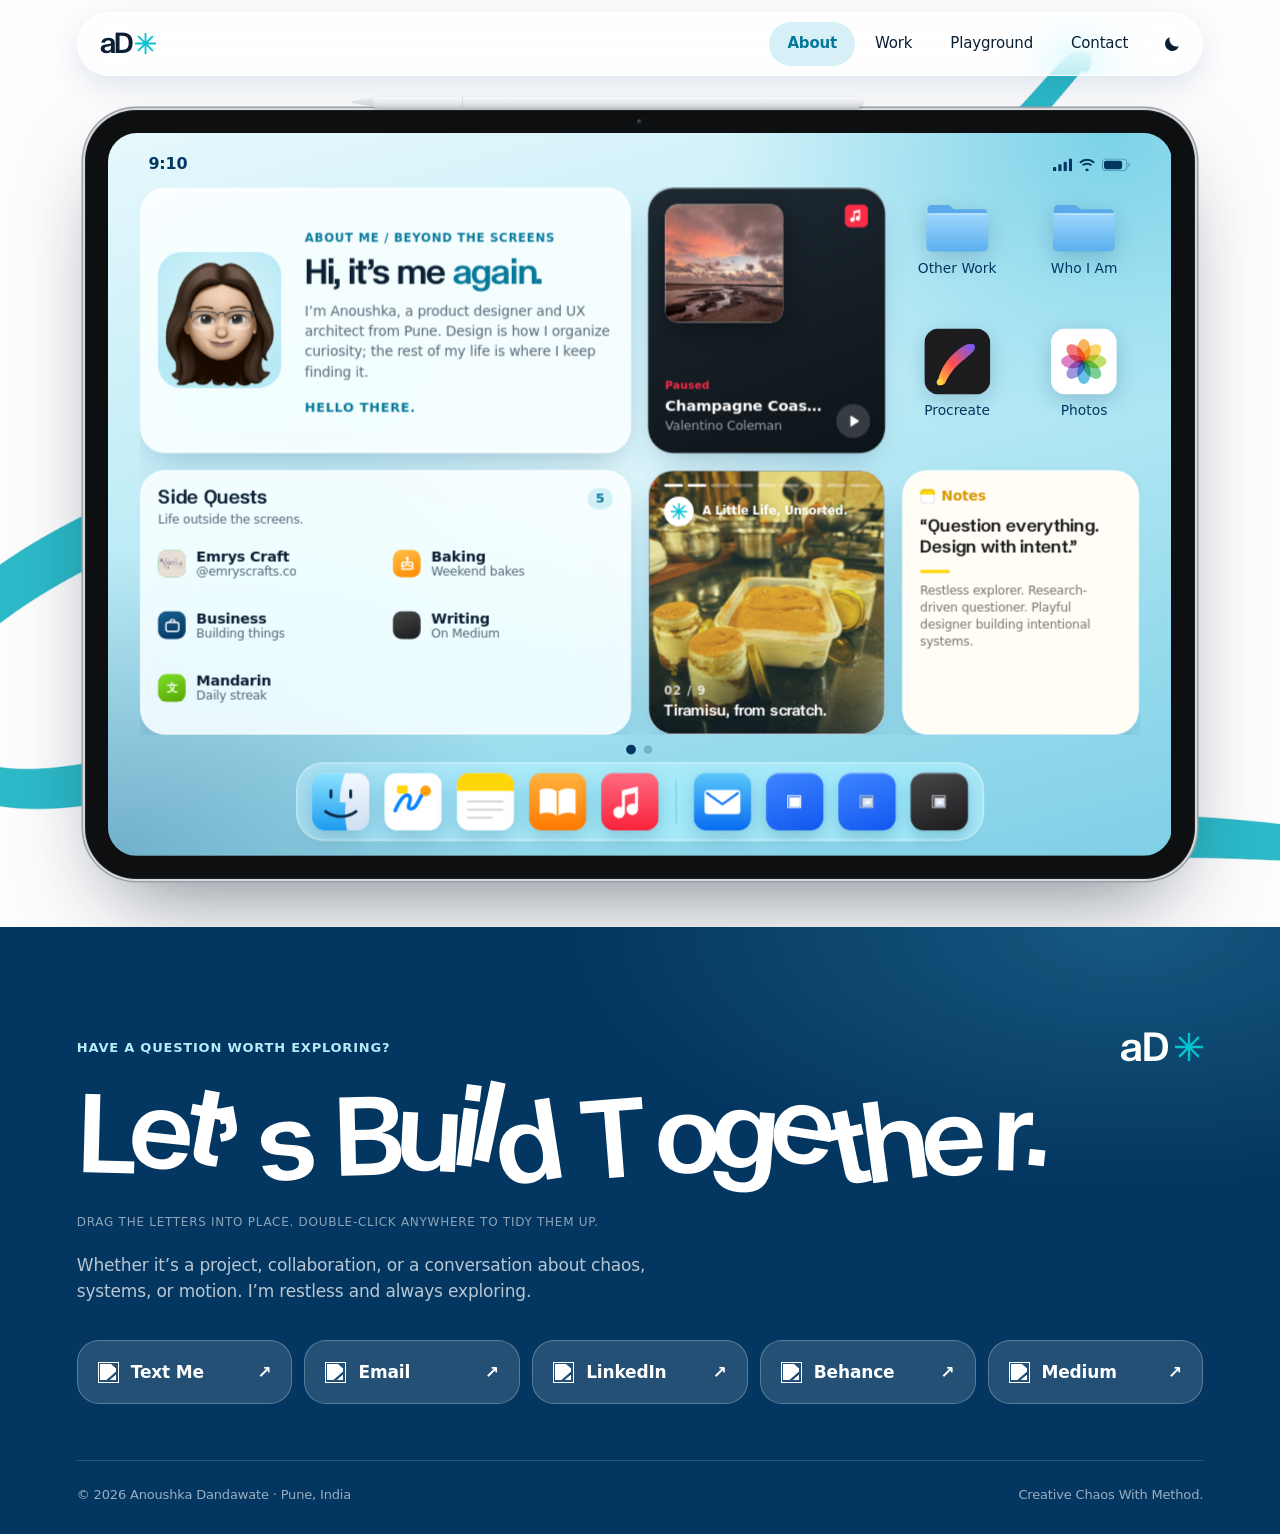
==== commit cb0c2caf: "feat(contact): add WhatsApp Text Me button and fix footer buttons on iOS Safari Replaces the backdro" ====
--- a/about.html
+++ b/about.html
@@ -31,7 +31,7 @@
 <dialog class="folder-sheet" id="folder-sheet" aria-labelledby="folder-title"><div class="folder-head"><h2 id="folder-title"></h2><p id="folder-note"></p><button class="folder-close" id="folder-close" type="button" aria-label="Close folder">×</button></div><div class="folder-grid" id="folder-grid"></div></dialog>
 <dialog class="procreate" id="procreate" aria-labelledby="procreate-title"><div class="procreate-bar"><h2 id="procreate-title">Procreate</h2><div class="procreate-tools"><div class="procreate-swatches" role="group" aria-label="Brush color"><button type="button" data-color="#0b1f33" aria-label="Ink" aria-pressed="true"></button><button type="button" data-color="#07789a" aria-label="Teal" aria-pressed="false"></button><button type="button" data-color="#2ab3d6" aria-label="Sky" aria-pressed="false"></button><button type="button" data-color="#ff6b3d" aria-label="Orange" aria-pressed="false"></button><button type="button" data-color="#f2455f" aria-label="Pink" aria-pressed="false"></button></div><button class="button" id="procreate-clear" type="button">Clear</button><button class="button is-primary" id="procreate-save" type="button">Pin to Board</button><button class="folder-close" id="procreate-close" type="button" aria-label="Close Procreate">×</button></div></div><canvas id="procreate-canvas" aria-label="Drawing canvas. Draw with your mouse, finger, or pencil."></canvas><p class="procreate-hint"><span class="safe-badge">Safe Draw on</span> Your doodles stay on this device and are never shown to anyone else.</p></dialog>
 </main>
-<footer class="footer" id="contact"><div class="wrap"><div class="footer-kicker-row"><span class="eyebrow">Have A Question Worth Exploring?</span><span class="footer-brand" aria-label="Anoushka Dandawate monogram"><span class="footer-brand-part" aria-hidden="true">a</span><span class="footer-brand-part" aria-hidden="true">D</span><span class="footer-brand-part mark-star" aria-hidden="true"><img class="star-mark" src="./star.svg" alt="" draggable="false"></span></span></div><div class="footer-title-row"><h2 class="footer-letters">Let’s Build Together.</h2></div><span class="footer-selection" aria-hidden="true"></span><span class="letter-hint">Drag the letters into place. Double-click anywhere to tidy them up.</span><p>Whether it’s a project, collaboration, or a conversation about chaos, systems, or motion. I’m restless and always exploring.</p><div class="socials"><a href="mailto:dandawateanoushka@gmail.com"><img src="https://cdn.simpleicons.org/gmail/FFFFFF" alt="">Email <span>↗</span></a><a href="https://linkedin.com/in/anoushka-dandawate" target="_blank" rel="noopener noreferrer"><img src="https://cdn.jsdelivr.net/npm/simple-icons@v13/icons/linkedin.svg" alt="">LinkedIn <span>↗</span></a><a href="https://behance.net/anoushkdandawa" target="_blank" rel="noopener noreferrer"><img src="https://cdn.simpleicons.org/behance/FFFFFF" alt="">Behance <span>↗</span></a><a href="https://medium.com/@dandawateanoushka" target="_blank" rel="noopener noreferrer"><img src="https://cdn.simpleicons.org/medium/FFFFFF" alt="">Medium <span>↗</span></a></div><div class="footnote"><span>© 2026 Anoushka Dandawate · Pune, India</span><span>Creative Chaos With Method.</span></div></div></footer>
+<footer class="footer" id="contact"><div class="wrap"><div class="footer-kicker-row"><span class="eyebrow">Have A Question Worth Exploring?</span><span class="footer-brand" aria-label="Anoushka Dandawate monogram"><span class="footer-brand-part" aria-hidden="true">a</span><span class="footer-brand-part" aria-hidden="true">D</span><span class="footer-brand-part mark-star" aria-hidden="true"><img class="star-mark" src="./star.svg" alt="" draggable="false"></span></span></div><div class="footer-title-row"><h2 class="footer-letters">Let’s Build Together.</h2></div><span class="footer-selection" aria-hidden="true"></span><span class="letter-hint">Drag the letters into place. Double-click anywhere to tidy them up.</span><p>Whether it’s a project, collaboration, or a conversation about chaos, systems, or motion. I’m restless and always exploring.</p><div class="socials"><a class="is-whatsapp" href="https://wa.me/919284045436" target="_blank" rel="noopener noreferrer"><img src="https://cdn.simpleicons.org/whatsapp/FFFFFF" alt="">Text Me <span>↗</span></a><a href="mailto:dandawateanoushka@gmail.com"><img src="https://cdn.simpleicons.org/gmail/FFFFFF" alt="">Email <span>↗</span></a><a href="https://linkedin.com/in/anoushka-dandawate" target="_blank" rel="noopener noreferrer"><img src="https://cdn.jsdelivr.net/npm/simple-icons@v13/icons/linkedin.svg" alt="">LinkedIn <span>↗</span></a><a href="https://behance.net/anoushkdandawa" target="_blank" rel="noopener noreferrer"><img src="https://cdn.simpleicons.org/behance/FFFFFF" alt="">Behance <span>↗</span></a><a href="https://medium.com/@dandawateanoushka" target="_blank" rel="noopener noreferrer"><img src="https://cdn.simpleicons.org/medium/FFFFFF" alt="">Medium <span>↗</span></a></div><div class="footnote"><span>© 2026 Anoushka Dandawate · Pune, India</span><span>Creative Chaos With Method.</span></div></div></footer>
 <script>
 const footer=document.querySelector('.footer'),footerTitle=document.querySelector('.footer-letters'),footerSelection=document.querySelector('.footer-selection'),footerResets=[];
 const footerText=footerTitle.textContent.trim();footerTitle.setAttribute('aria-label',footerText);footerTitle.textContent='';footerText.split(' ').forEach(word=>{const group=document.createElement('span');group.className='footer-word';group.setAttribute('aria-hidden','true');[...word].forEach(character=>{const letter=document.createElement('span');letter.className='footer-letter';letter.textContent=character;group.append(letter);});footerTitle.append(group);});
--- a/styles.css
+++ b/styles.css
@@ -1565,3 +1565,22 @@
 
 .id-resume { cursor: pointer; text-decoration: none; transition: background .2s, border-color .2s; }
 .id-resume:hover { background: rgba(255,255,255,.12); border-style: solid; }
+
+/* Library detail CTA: never squeezed or wrapped by long titles */
+.reading-detail > div { flex: 1 1 auto; min-width: 0; }
+.reading-detail h4 { line-height: 1.15; text-wrap: balance; }
+.reading-detail .button { flex: 0 0 auto; align-self: center; white-space: nowrap; min-height: 46px; padding: 0 22px; gap: 8px; line-height: 1; }
+@media (max-width: 767px) {
+  .reading-detail { display: flex; flex-direction: column; align-items: flex-start; gap: 18px; }
+  .reading-detail h4 { font-size: 22px; }
+  .reading-detail .button { align-self: stretch; margin-top: 0; }
+}
+
+/* Contact buttons: five items, and no backdrop blur (iOS Safari can drop it entirely) */
+.socials { grid-template-columns: repeat(auto-fit, minmax(178px, 1fr)); }
+.socials a { -webkit-backdrop-filter: none; backdrop-filter: none; background: rgba(255, 255, 255, .13); border-color: rgba(255, 255, 255, .26); -webkit-transform: translateZ(0); }
+.socials a img { display: block; flex: 0 0 auto; }
+@media (max-width: 767px) {
+  .socials { grid-template-columns: 1fr 1fr; }
+  .socials a.is-whatsapp { grid-column: 1 / -1; }
+}
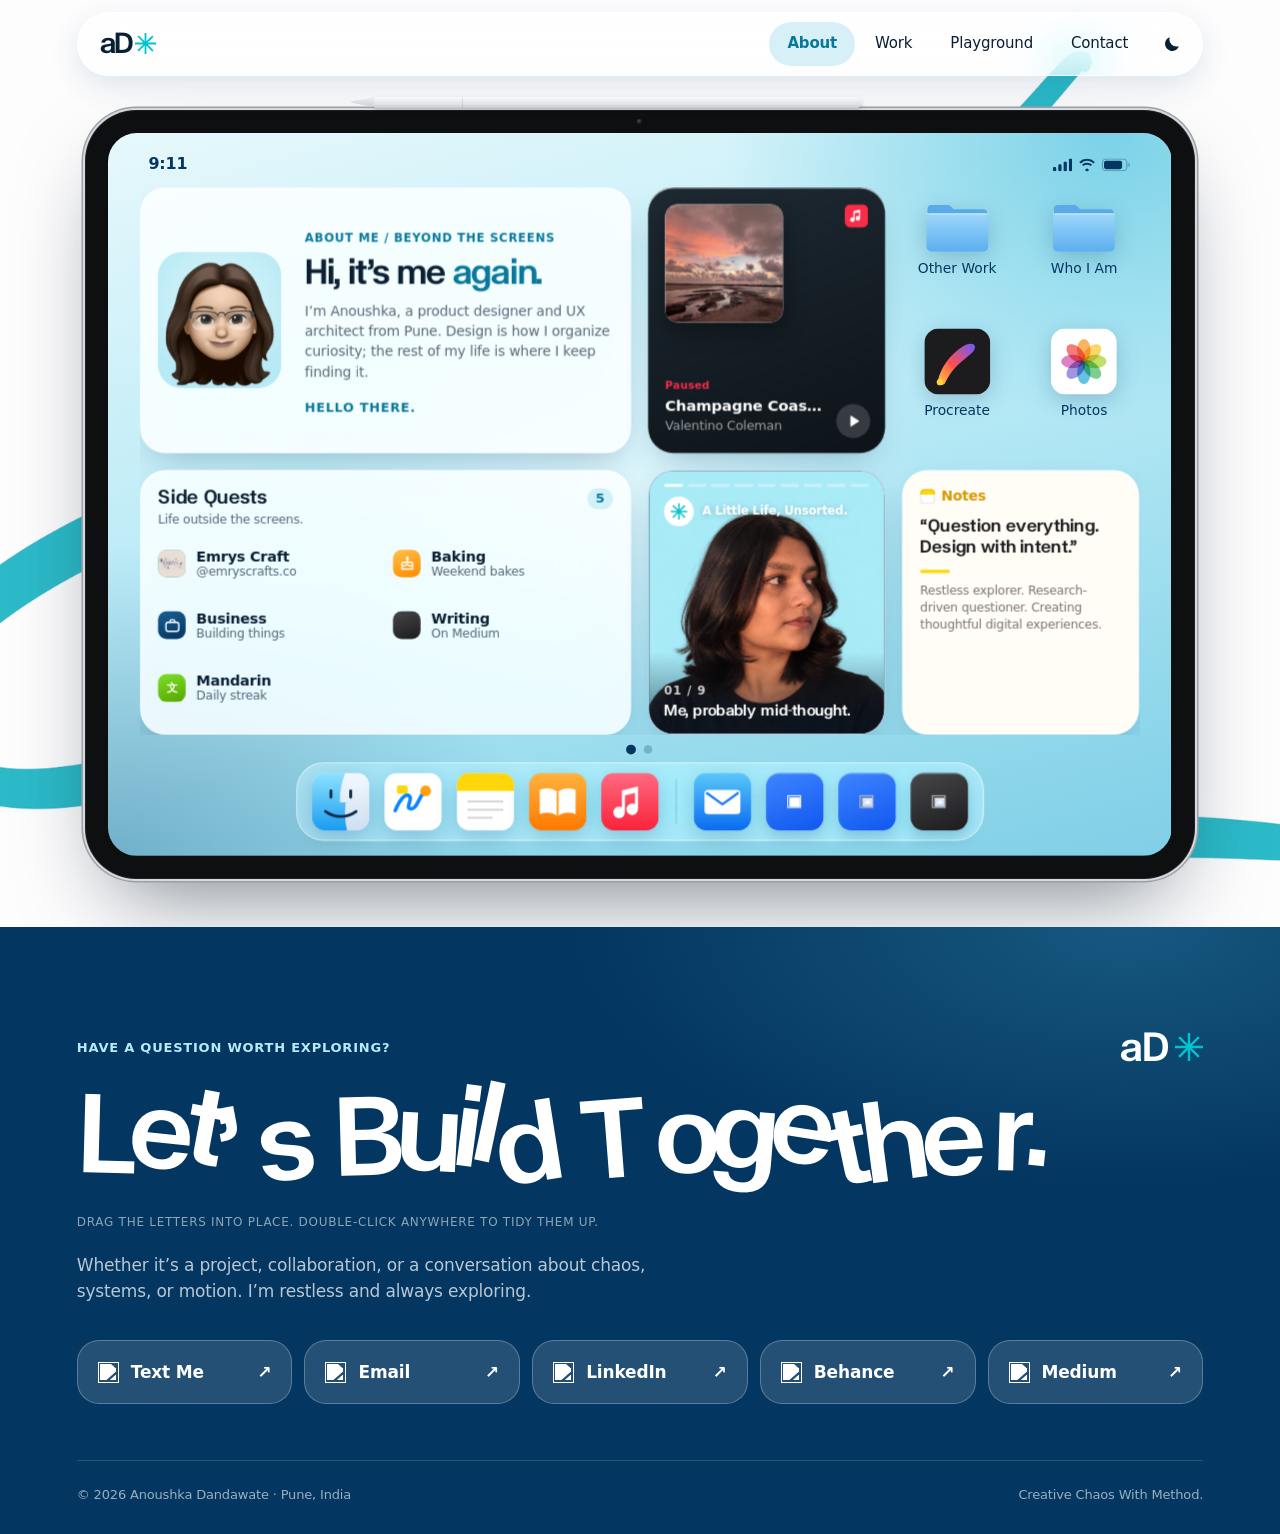
==== commit fce6d8d2: "content: update the Portfolio ID blurb Co-Authored-By: Claude Opus 5 (1M context) <noreply@anthropic" ====
--- a/about.html
+++ b/about.html
@@ -23,7 +23,7 @@
 <div class="app-slot" data-apps="folders"></div>
 <article class="widget w-quests" aria-labelledby="quests-title"><div class="quests-head"><h2 id="quests-title">Side Quests</h2><span class="quests-count" id="quests-count"></span></div><p class="quests-note">Life outside the screens.</p><ul class="quests-list" id="quests-list"></ul></article>
 <article class="widget w-story" aria-label="Photo story: A Little Life, Unsorted"><div class="story-bars" id="story-bars" aria-hidden="true"></div><div class="story-head" aria-hidden="true"><span class="story-avatar"><img src="./star.svg" alt=""></span>A Little Life, Unsorted.</div><div class="story-track" id="story-track"></div><button class="story-nav prev" type="button" data-story="-1" aria-label="Previous photo"></button><button class="story-nav next" type="button" data-story="1" aria-label="Next photo"></button></article>
-<article class="widget w-notes"><div class="notes-head">Notes</div><div class="notes-body"><blockquote>“Question everything. Design with intent.”</blockquote><p>Restless explorer. Research-driven questioner. Playful designer building intentional systems.</p></div></article>
+<article class="widget w-notes"><div class="notes-head">Notes</div><div class="notes-body"><blockquote>“Question everything. Design with intent.”</blockquote><p>Restless explorer. Research-driven questioner. Creating thoughtful digital experiences.</p></div></article>
 </div><section class="home-page art-board" data-page="1" aria-labelledby="art-title"><div class="art-head"><div><h2 id="art-title">Art Board</h2><p>My doodles, plus anything you draw in Procreate.</p></div><button class="art-new" type="button" data-new-doodle><span class="art-new-icon" aria-hidden="true"></span>New Doodle</button></div><div class="art-grid" id="art-grid"></div></section></div></div>
 <div class="home-dots" role="tablist" aria-label="Home screen pages"><button type="button" role="tab" aria-selected="true" aria-label="Page 1: Home" data-page-dot="0"></button><button type="button" role="tab" aria-selected="false" aria-label="Page 2: Art Board" data-page-dot="1"></button></div>
 <nav class="home-dock" aria-label="Dock" data-apps="dock"></nav>
--- a/styles.css
+++ b/styles.css
@@ -1584,3 +1584,7 @@
   .socials { grid-template-columns: 1fr 1fr; }
   .socials a.is-whatsapp { grid-column: 1 / -1; }
 }
+
+/* Portfolio ID contact links: rounded squares, like the footer contact buttons */
+.id-socials a { border-radius: 12px; }
+@media (max-width: 767px) { .id-socials a { border-radius: 10px; } }
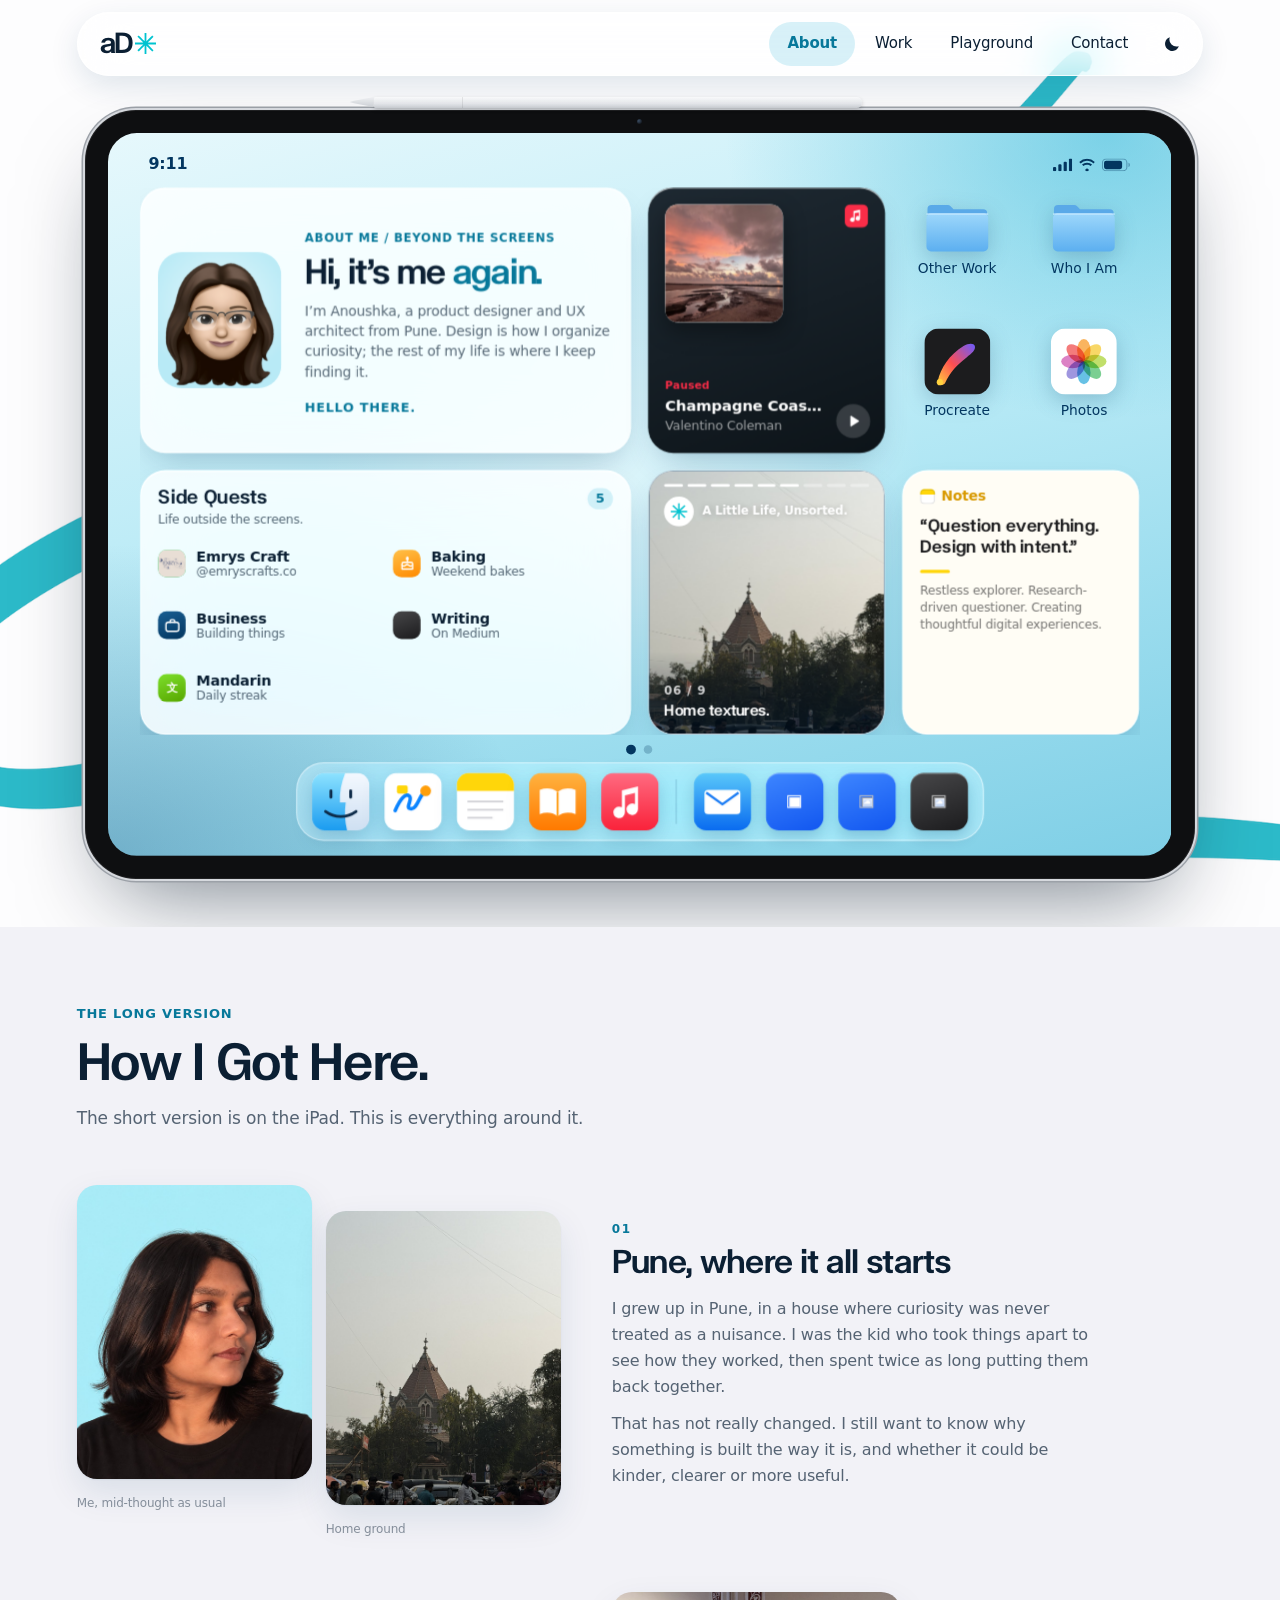
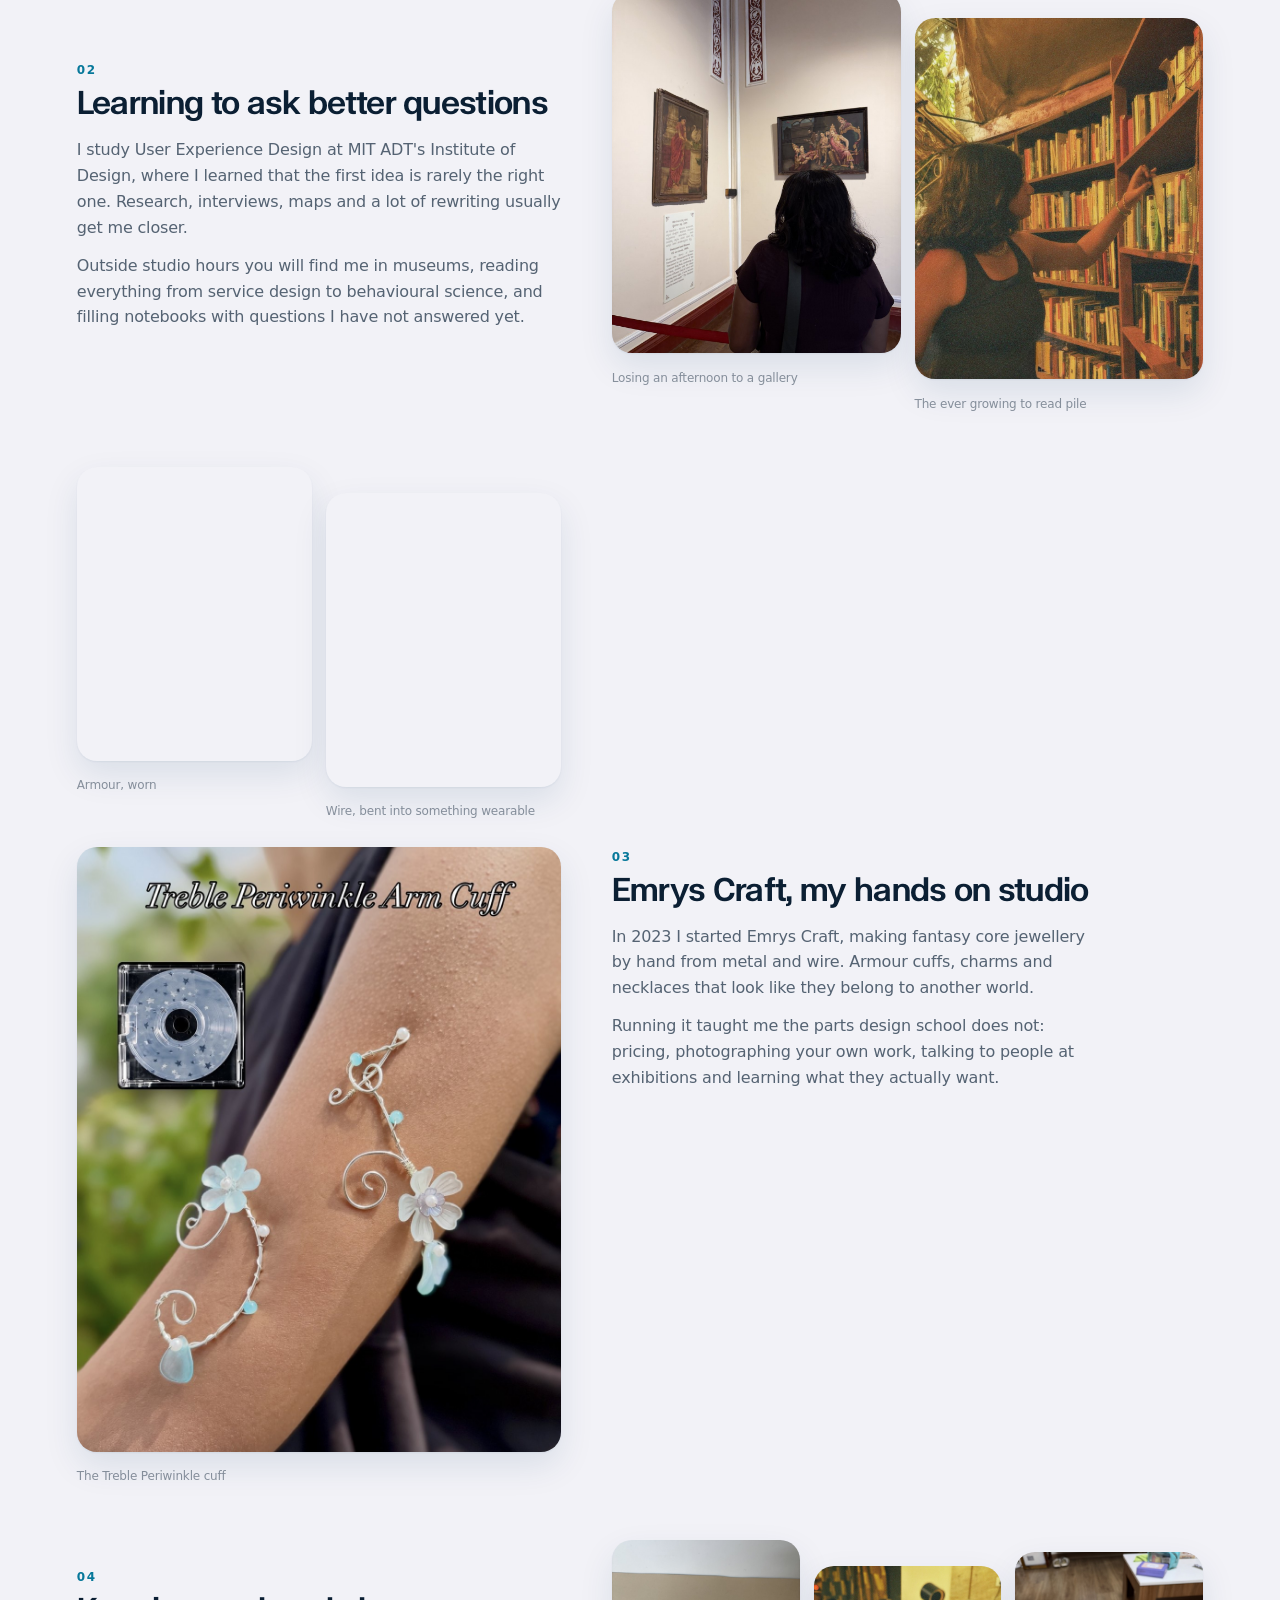
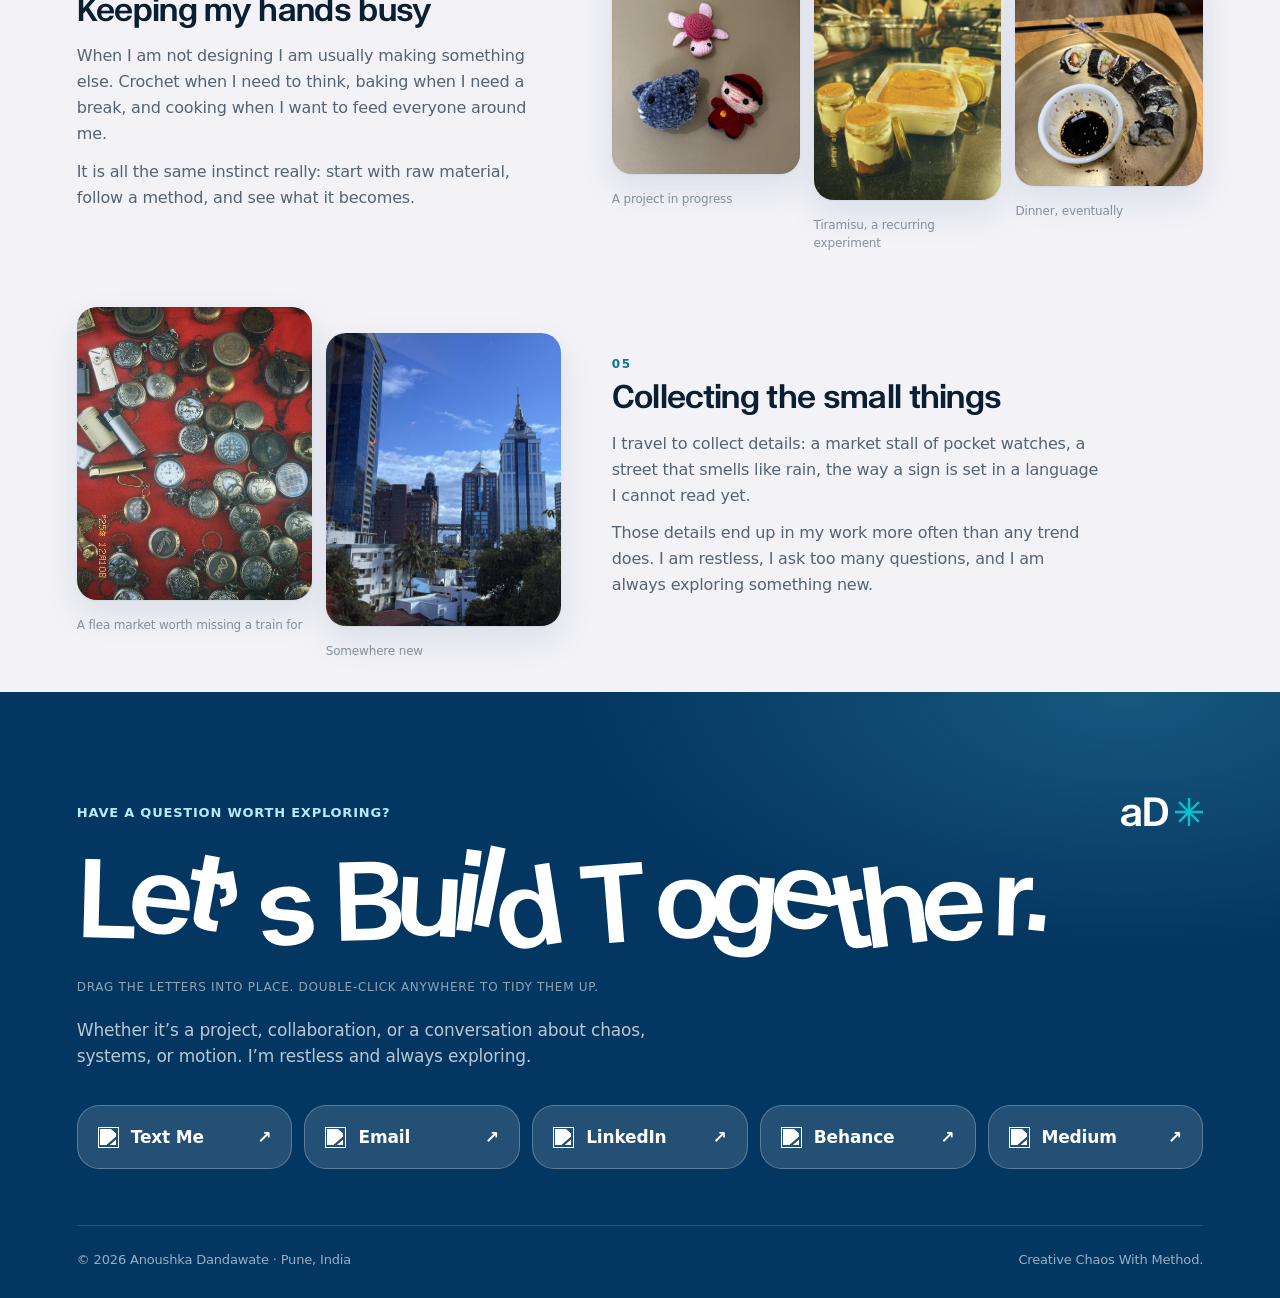
==== commit c336406c: "feat(about): add the long version story; refresh E-Flip slides at full quality Co-Authored-By: Claud" ====
--- a/about.html
+++ b/about.html
@@ -12,7 +12,7 @@
 <script src="./haptics.js" defer></script>
 </head>
 <body class="about-page"><a class="skip" href="#about-me">Skip to about</a>
-<header class="nav-shell"><div class="wrap nav"><a href="index.html" class="logo" aria-label="Anoushka home">aD<img class="star-mark" src="./star.svg" alt="" draggable="false"></a><button class="menu-toggle" type="button" aria-expanded="false" aria-controls="main-navigation" aria-label="Open navigation"><span></span><span></span><span></span></button><nav class="nav-tabs" id="main-navigation" aria-label="Main navigation"><a href="about.html" aria-current="location">About</a><a href="work.html">Work</a><a href="index.html#playground">Playground</a><a href="index.html#contact">Contact</a></nav><button class="theme-toggle" type="button" aria-pressed="false" aria-label="Switch to dark mode"><svg class="icon-moon" viewBox="0 0 24 24" width="20" height="20" fill="currentColor" aria-hidden="true"><path d="M20.2 14.6A8.5 8.5 0 0 1 9.4 3.8a8.5 8.5 0 1 0 10.8 10.8Z"/></svg><svg class="icon-sun" viewBox="0 0 24 24" width="20" height="20" fill="none" stroke="currentColor" stroke-width="1.8" stroke-linecap="round" aria-hidden="true"><circle cx="12" cy="12" r="4.2"/><path d="M12 2.5v2.2M12 19.3v2.2M2.5 12h2.2M19.3 12h2.2M5.3 5.3l1.6 1.6M17.1 17.1l1.6 1.6M5.3 18.7l1.6-1.6M17.1 6.9l1.6-1.6"/></svg></button></div></header>
+<header class="nav-shell"><div class="wrap nav"><a href="/" class="logo" aria-label="Anoushka home">aD<img class="star-mark" src="./star.svg" alt="" draggable="false"></a><button class="menu-toggle" type="button" aria-expanded="false" aria-controls="main-navigation" aria-label="Open navigation"><span></span><span></span><span></span></button><nav class="nav-tabs" id="main-navigation" aria-label="Main navigation"><a href="/about" aria-current="location">About</a><a href="/work">Work</a><a href="/#playground">Playground</a><a href="/#contact">Contact</a></nav><button class="theme-toggle" type="button" aria-pressed="false" aria-label="Switch to dark mode"><svg class="icon-moon" viewBox="0 0 24 24" width="20" height="20" fill="currentColor" aria-hidden="true"><path d="M20.2 14.6A8.5 8.5 0 0 1 9.4 3.8a8.5 8.5 0 1 0 10.8 10.8Z"/></svg><svg class="icon-sun" viewBox="0 0 24 24" width="20" height="20" fill="none" stroke="currentColor" stroke-width="1.8" stroke-linecap="round" aria-hidden="true"><circle cx="12" cy="12" r="4.2"/><path d="M12 2.5v2.2M12 19.3v2.2M2.5 12h2.2M19.3 12h2.2M5.3 5.3l1.6 1.6M17.1 17.1l1.6 1.6M5.3 18.7l1.6-1.6M17.1 6.9l1.6-1.6"/></svg></button></div></header>
 <main class="page-main about-home" id="about-me">
 <section class="home-stage ipad-stage" aria-labelledby="home-title"><div class="wrap"><div class="ipad" id="ipad"><span class="apple-pencil" aria-hidden="true"></span><span class="ipad-camera" aria-hidden="true"></span><div class="ipad-screen" id="ipad-screen"><div class="home-screen" id="home-canvas">
 <div class="home-wallpaper" aria-hidden="true"><i></i><i></i><i></i></div>
@@ -30,6 +30,7 @@
 </div></div></div></div></section>
 <dialog class="folder-sheet" id="folder-sheet" aria-labelledby="folder-title"><div class="folder-head"><h2 id="folder-title"></h2><p id="folder-note"></p><button class="folder-close" id="folder-close" type="button" aria-label="Close folder">×</button></div><div class="folder-grid" id="folder-grid"></div></dialog>
 <dialog class="procreate" id="procreate" aria-labelledby="procreate-title"><div class="procreate-bar"><h2 id="procreate-title">Procreate</h2><div class="procreate-tools"><div class="procreate-swatches" role="group" aria-label="Brush color"><button type="button" data-color="#0b1f33" aria-label="Ink" aria-pressed="true"></button><button type="button" data-color="#07789a" aria-label="Teal" aria-pressed="false"></button><button type="button" data-color="#2ab3d6" aria-label="Sky" aria-pressed="false"></button><button type="button" data-color="#ff6b3d" aria-label="Orange" aria-pressed="false"></button><button type="button" data-color="#f2455f" aria-label="Pink" aria-pressed="false"></button></div><button class="button" id="procreate-clear" type="button">Clear</button><button class="button is-primary" id="procreate-save" type="button">Pin to Board</button><button class="folder-close" id="procreate-close" type="button" aria-label="Close Procreate">×</button></div></div><canvas id="procreate-canvas" aria-label="Drawing canvas. Draw with your mouse, finger, or pencil."></canvas><p class="procreate-hint"><span class="safe-badge">Safe Draw on</span> Your doodles stay on this device and are never shown to anyone else.</p></dialog>
+<section class="section wrap life-story" aria-labelledby="life-story-title"><div class="life-story-head"><span class="eyebrow blue">The Long Version</span><h2 id="life-story-title">How I Got Here.</h2><p>The short version is on the iPad. This is everything around it.</p></div><article class="story-chapter"><div class="story-copy"><span class="story-num">01</span><h3>Pune, where it all starts</h3><p>I grew up in Pune, in a house where curiosity was never treated as a nuisance. I was the kid who took things apart to see how they worked, then spent twice as long putting them back together.</p><p>That has not really changed. I still want to know why something is built the way it is, and whether it could be kinder, clearer or more useful.</p></div><div class="story-shots"><figure><img src="./photos/anu.jpg" alt="" loading="lazy" decoding="async"><figcaption>Me, mid-thought as usual</figcaption></figure><figure><img src="./photos/pune.jpg" alt="" loading="lazy" decoding="async"><figcaption>Home ground</figcaption></figure></div></article><article class="story-chapter"><div class="story-copy"><span class="story-num">02</span><h3>Learning to ask better questions</h3><p>I study User Experience Design at MIT ADT's Institute of Design, where I learned that the first idea is rarely the right one. Research, interviews, maps and a lot of rewriting usually get me closer.</p><p>Outside studio hours you will find me in museums, reading everything from service design to behavioural science, and filling notebooks with questions I have not answered yet.</p></div><div class="story-shots"><figure><img src="./photos/gallery.jpg" alt="" loading="lazy" decoding="async"><figcaption>Losing an afternoon to a gallery</figcaption></figure><figure><img src="./photos/books.jpg" alt="" loading="lazy" decoding="async"><figcaption>The ever growing to read pile</figcaption></figure></div></article><article class="story-chapter"><div class="story-copy"><span class="story-num">03</span><h3>Emrys Craft, my hands on studio</h3><p>In 2023 I started Emrys Craft, making fantasy core jewellery by hand from metal and wire. Armour cuffs, charms and necklaces that look like they belong to another world.</p><p>Running it taught me the parts design school does not: pricing, photographing your own work, talking to people at exhibitions and learning what they actually want.</p></div><div class="story-shots"><figure><img src="./photos/emrys-armour.jpg" alt="" loading="lazy" decoding="async"><figcaption>Armour, worn</figcaption></figure><figure><img src="./photos/emrys-necklace.jpg" alt="" loading="lazy" decoding="async"><figcaption>Wire, bent into something wearable</figcaption></figure><figure><img src="./photos/emrys-armcuff.jpg" alt="" loading="lazy" decoding="async"><figcaption>The Treble Periwinkle cuff</figcaption></figure></div></article><article class="story-chapter"><div class="story-copy"><span class="story-num">04</span><h3>Keeping my hands busy</h3><p>When I am not designing I am usually making something else. Crochet when I need to think, baking when I need a break, and cooking when I want to feed everyone around me.</p><p>It is all the same instinct really: start with raw material, follow a method, and see what it becomes.</p></div><div class="story-shots"><figure><img src="./photos/crochet.jpg" alt="" loading="lazy" decoding="async"><figcaption>A project in progress</figcaption></figure><figure><img src="./photos/tiramisu.jpg" alt="" loading="lazy" decoding="async"><figcaption>Tiramisu, a recurring experiment</figcaption></figure><figure><img src="./photos/sushi.jpg" alt="" loading="lazy" decoding="async"><figcaption>Dinner, eventually</figcaption></figure></div></article><article class="story-chapter"><div class="story-copy"><span class="story-num">05</span><h3>Collecting the small things</h3><p>I travel to collect details: a market stall of pocket watches, a street that smells like rain, the way a sign is set in a language I cannot read yet.</p><p>Those details end up in my work more often than any trend does. I am restless, I ask too many questions, and I am always exploring something new.</p></div><div class="story-shots"><figure><img src="./photos/trinkets.jpg" alt="" loading="lazy" decoding="async"><figcaption>A flea market worth missing a train for</figcaption></figure><figure><img src="./photos/travel.jpg" alt="" loading="lazy" decoding="async"><figcaption>Somewhere new</figcaption></figure></div></article></section>
 </main>
 <footer class="footer" id="contact"><div class="wrap"><div class="footer-kicker-row"><span class="eyebrow">Have A Question Worth Exploring?</span><span class="footer-brand" aria-label="Anoushka Dandawate monogram"><span class="footer-brand-part" aria-hidden="true">a</span><span class="footer-brand-part" aria-hidden="true">D</span><span class="footer-brand-part mark-star" aria-hidden="true"><img class="star-mark" src="./star.svg" alt="" draggable="false"></span></span></div><div class="footer-title-row"><h2 class="footer-letters">Let’s Build Together.</h2></div><span class="footer-selection" aria-hidden="true"></span><span class="letter-hint">Drag the letters into place. Double-click anywhere to tidy them up.</span><p>Whether it’s a project, collaboration, or a conversation about chaos, systems, or motion. I’m restless and always exploring.</p><div class="socials"><a class="is-whatsapp" href="https://wa.me/919284045436" target="_blank" rel="noopener noreferrer"><img src="https://cdn.simpleicons.org/whatsapp/FFFFFF" alt="">Text Me <span>↗</span></a><a href="mailto:dandawateanoushka@gmail.com"><img src="https://cdn.simpleicons.org/gmail/FFFFFF" alt="">Email <span>↗</span></a><a href="https://linkedin.com/in/anoushka-dandawate" target="_blank" rel="noopener noreferrer"><img src="https://cdn.jsdelivr.net/npm/simple-icons@v13/icons/linkedin.svg" alt="">LinkedIn <span>↗</span></a><a href="https://behance.net/anoushkdandawa" target="_blank" rel="noopener noreferrer"><img src="https://cdn.simpleicons.org/behance/FFFFFF" alt="">Behance <span>↗</span></a><a href="https://medium.com/@dandawateanoushka" target="_blank" rel="noopener noreferrer"><img src="https://cdn.simpleicons.org/medium/FFFFFF" alt="">Medium <span>↗</span></a></div><div class="footnote"><span>© 2026 Anoushka Dandawate · Pune, India</span><span>Creative Chaos With Method.</span></div></div></footer>
 <script>
@@ -103,11 +104,11 @@
 ];
 const folders={
 work:{title:'Other Work',note:'Case studies, redesigns, and research that shaped how I think.',items:[
-{name:'Glow',note:'Agentic AI',icon:'sparkle',tint:'teal',href:'work.html'},
-{name:'Ayojak',note:'Design System',icon:'grid',tint:'navy',href:'work.html'},
-{name:'Perplexity',note:'Redesign Study',icon:'search',tint:'ink',href:'work.html'},
-{name:'Reloom',note:'Sustainability',icon:'loop',tint:'green',href:'work.html'},
-{name:'Innerwear Study',note:'Behavioral Research',icon:'chart',tint:'indigo',href:'work.html'},
+{name:'Glow',note:'Agentic AI',icon:'sparkle',tint:'teal',href:'/work'},
+{name:'Ayojak',note:'Design System',icon:'grid',tint:'navy',href:'/work'},
+{name:'Perplexity',note:'Redesign Study',icon:'search',tint:'ink',href:'/work'},
+{name:'Reloom',note:'Sustainability',icon:'loop',tint:'green',href:'/work'},
+{name:'Innerwear Study',note:'Behavioral Research',icon:'chart',tint:'indigo',href:'/work'},
 {name:'Harshdeep Foundation',note:'Branding & Social',icon:'heart',tint:'pink'},
 {name:'Behance',note:'See everything',img:brand.behance,tint:'blue',href:links.behance}]},
 photos:{title:'Photos',note:'A Little Life, Unsorted.',photos},
@@ -135,7 +136,7 @@
 function appTile(item){if(item.divider)return '<span class="dock-sep" aria-hidden="true"></span>';if(item.folder&&!item.name)return `<button class="app" type="button" data-folder="${item.folder}" aria-haspopup="dialog"><span class="app-icon is-folder">${appArt.folder}</span><span class="app-name">${folders[item.folder].title}</span></button>`;const inner=`${tileIcon(item)}<span class="app-name">${escapeHtml(item.name)}</span>${item.note?`<small class="app-note">${escapeHtml(item.note)}</small>`:''}`;if(item.href)return `<a class="app" href="${item.href}"${isExternal(item.href)?' target="_blank" rel="noopener noreferrer"':''}>${inner}</a>`;if(item.folder)return `<button class="app" type="button" data-folder="${item.folder}" aria-haspopup="dialog">${inner}</button>`;if(item.action)return `<button class="app" type="button" data-action="${item.action}">${inner}</button>`;return `<div class="app">${inner}</div>`;}
 const homeApps={
 folders:[{folder:'work'},{folder:'who'},{name:'Procreate',art:'procreate',action:'procreate'},{name:'Photos',art:'photos',folder:'photos'}],
-dock:[{name:'Work',art:'finder',href:'work.html'},{name:'Playground',art:'freeform',href:'index.html#playground'},{name:'Experience',art:'notes',href:'index.html#resume'},{name:'Reading',art:'books',href:'index.html#writing'},{name:'Music',art:'music',action:'music'},{divider:true},{name:'Email',art:'mail',href:links.mail},{name:'LinkedIn',img:brand.linkedin,invert:true,tint:'blue',href:links.linkedin},{name:'Behance',img:brand.behance,tint:'blue',href:links.behance},{name:'Medium',img:brand.medium,tint:'ink',href:links.medium}]
+dock:[{name:'Work',art:'finder',href:'/work'},{name:'Playground',art:'freeform',href:'/#playground'},{name:'Experience',art:'notes',href:'/#resume'},{name:'Reading',art:'books',href:'/#writing'},{name:'Music',art:'music',action:'music'},{divider:true},{name:'Email',art:'mail',href:links.mail},{name:'LinkedIn',img:brand.linkedin,invert:true,tint:'blue',href:links.linkedin},{name:'Behance',img:brand.behance,tint:'blue',href:links.behance},{name:'Medium',img:brand.medium,tint:'ink',href:links.medium}]
 };
 document.querySelectorAll('[data-apps]').forEach(slot=>{slot.innerHTML=homeApps[slot.dataset.apps].map(appTile).join('');});
 document.querySelector('#quests-count').textContent=sideQuests.length;
--- a/styles.css
+++ b/styles.css
@@ -1588,3 +1588,99 @@
 /* Portfolio ID contact links: rounded squares, like the footer contact buttons */
 .id-socials a { border-radius: 12px; }
 @media (max-width: 767px) { .id-socials a { border-radius: 10px; } }
+
+/* Portfolio ID: resume plus one contact button */
+.id-contact { width: 100%; min-height: 40px; display: flex; align-items: center; justify-content: space-between; gap: 12px; margin-top: 8px; padding: 0 16px; border-radius: 12px; background: #fff; color: #033660; font-size: 14px; font-weight: 600; transition: transform .3s var(--ease); }
+.id-contact:hover { transform: translateY(-2px); }
+.id-resume { border-radius: 12px; }
+
+/* Resume download under the experience list */
+.experience-resume { display: flex; justify-content: center; margin-top: 36px; }
+.experience-resume .button span { color: inherit; opacity: .72; font-size: 13px; font-weight: 600; }
+
+/* Case study: full-screen hero video, back button instead of the site nav */
+.case-hero { padding: 0; }
+.case-hero-media { width: 100%; height: 100%; max-width: none; max-height: none; object-fit: cover; border-radius: 0; box-shadow: none; }
+.case-back { position: fixed; z-index: 30; top: clamp(14px, 2.4vh, 24px); left: max(16px, calc((100vw - 1240px) / 2)); display: inline-flex; align-items: center; gap: 6px; min-height: 42px; padding: 0 16px 0 12px; border-radius: 999px; background: var(--card); color: var(--label); font-size: 15px; font-weight: 600; box-shadow: var(--shadow-card); transition: transform .3s var(--ease); }
+.case-back:hover { transform: translateX(-2px); }
+
+/* More projects carousel at the end of a case study */
+.case-more-head { display: flex; align-items: center; justify-content: space-between; gap: 16px; margin-bottom: 18px; }
+.case-more-head h2 { font-size: clamp(28px, 4vw, 40px); }
+.case-next { display: block; margin-top: 88px; }
+.case-more-rail { display: grid; grid-auto-flow: column; grid-auto-columns: minmax(230px, 1fr); gap: 16px; overflow-x: auto; scroll-snap-type: x mandatory; padding-bottom: 8px; -webkit-overflow-scrolling: touch; scrollbar-width: none; }
+.case-more-rail::-webkit-scrollbar { display: none; }
+.case-more-card { scroll-snap-align: start; display: grid; gap: 6px; padding: 12px; border-radius: 22px; background: var(--card-alt); transition: transform .35s var(--ease); }
+.case-more-card:hover { transform: translateY(-4px); }
+.case-more-card img { width: 100%; aspect-ratio: 4 / 3; object-fit: cover; border-radius: 14px; }
+.case-more-name { font: 500 21px/1.15 var(--heading); }
+.case-more-card small { color: var(--label-2); font-size: 13px; }
+@media (max-width: 767px) {
+  .case-back { top: 10px; left: 10px; min-height: 38px; font-size: 14px; }
+  .case-more-rail { grid-auto-columns: 78%; }
+  .case-next { margin-top: 56px; }
+}
+
+/* Back button rides in the section-tabs row */
+.case-tabs { display: flex; align-items: center; gap: 10px; }
+.case-tabs .case-back { position: static; flex: 0 0 auto; pointer-events: auto; width: 42px; min-height: 42px; padding: 0; justify-content: center; border-radius: 999px; margin-left: max(16px, calc((100vw - 1240px) / 2)); }
+.case-tabs .case-tabs-inner { margin-left: 0; }
+@media (max-width: 767px) {
+  .case-tabs .case-back { width: 38px; min-height: 38px; margin-left: 10px; }
+}
+
+/* Tab bar floats at the top of the screen; over the hero it shows back and menu only */
+.case-tabs { position: fixed; top: 14px; left: 0; right: 0; margin: 0; }
+.case-tabs.is-hero .case-tab { max-width: 0; padding-inline: 0; opacity: 0; pointer-events: none; }
+.case-tabs.is-hero .case-tabs-inner { gap: 0; }
+@media (max-width: 767px) { .case-tabs { top: 10px; } }
+
+/* Dark mode: Featured Work cards were grey on near-black navy. Tint them blue and deepen the band. */
+:root[data-theme="dark"] #work { --band: linear-gradient(180deg, #04182b, #010d19); }
+:root[data-theme="dark"] #work .project { background: #0e2438; box-shadow: 0 0 0 .5px rgba(143, 220, 240, .16), 0 18px 44px rgba(0, 0, 0, .5); }
+:root[data-theme="dark"] #work .project .tags span { background: rgba(143, 220, 240, .12); color: #cfeaf6; }
+:root[data-theme="dark"] #work .cover.has-image { background: #0a1c2c; }
+@media (prefers-color-scheme: dark) {
+  :root:not([data-theme="light"]) #work { --band: linear-gradient(180deg, #04182b, #010d19); }
+  :root:not([data-theme="light"]) #work .project { background: #0e2438; box-shadow: 0 0 0 .5px rgba(143, 220, 240, .16), 0 18px 44px rgba(0, 0, 0, .5); }
+  :root:not([data-theme="light"]) #work .project .tags span { background: rgba(143, 220, 240, .12); color: #cfeaf6; }
+  :root:not([data-theme="light"]) #work .cover.has-image { background: #0a1c2c; }
+}
+
+/* Explorations rail loops forever: one run of cards plus a copy, slid left by a run's width */
+.extras-grid { display: block; grid-template-columns: none; overflow: hidden; scrollbar-width: none; -webkit-overflow-scrolling: touch; overscroll-behavior-x: contain; }
+.extras-grid::-webkit-scrollbar { display: none; }
+.extras-track { display: flex; flex-wrap: nowrap; gap: 16px; width: max-content; animation: extras-marquee var(--loop, 40s) linear infinite; }
+.extras-track:focus-within, .extras-track.is-paused { animation-play-state: paused; }
+.extras-track .extra-card:hover { transform: translateY(-4px); }
+.extras-track .extra-card { flex: 0 0 clamp(220px, 23vw, 280px); }
+@keyframes extras-marquee { from { transform: translateX(0); } to { transform: translateX(calc(var(--run, 0px) * -1)); } }
+@media (prefers-reduced-motion: reduce) { .extras-track { animation: none; } }
+@media (max-width: 767px) { .extras-track .extra-card { flex-basis: 240px; } }
+
+/* Context pills on the exploration cards */
+.extra-card .tags { display: flex; flex-wrap: wrap; gap: 6px; margin-top: auto; padding-top: 10px; }
+.extra-card .tags span { padding: 4px 10px; border-radius: 999px; background: var(--fill); color: var(--label-2); font-size: 11px; font-weight: 600; }
+.extra-card .extra-cta { padding-top: 8px; }
+
+/* About: the long version, a story told in chapters and photos */
+.life-story { padding-block: clamp(56px, 8vh, 96px) 32px; }
+.life-story-head h2 { margin-top: 10px; font-size: clamp(34px, 5vw, 54px); }
+.life-story-head p { max-width: 540px; margin: 12px 0 0; color: var(--label-2); }
+.story-chapter { display: grid; grid-template-columns: minmax(0, 0.9fr) minmax(0, 1.1fr); gap: clamp(24px, 4vw, 56px); align-items: center; padding-top: clamp(40px, 6vh, 72px); }
+.story-chapter:nth-child(even) .story-copy { order: 2; }
+.story-num { display: block; color: var(--accent); font: 600 12px var(--body); letter-spacing: .14em; }
+.story-copy h3 { margin: 10px 0 14px; font-size: clamp(24px, 3vw, 34px); letter-spacing: -.02em; }
+.story-copy p { margin: 0 0 12px; max-width: 48ch; color: var(--label-2); font-size: 16px; line-height: 1.62; }
+.story-shots { display: flex; flex-wrap: wrap; gap: 14px; }
+.story-shots figure { flex: 1 1 180px; margin: 0; }
+.story-shots img { width: 100%; aspect-ratio: 4 / 5; object-fit: cover; border-radius: 20px; background: var(--card-alt); box-shadow: var(--shadow-card); }
+.story-shots figcaption { margin-top: 8px; color: var(--label-3); font-size: 12px; }
+.story-shots figure:nth-child(2) { margin-top: 26px; }
+.story-shots figure:nth-child(3) { margin-top: 12px; }
+@media (max-width: 900px) {
+  .story-chapter { grid-template-columns: 1fr; gap: 20px; }
+  .story-chapter:nth-child(even) .story-copy { order: 0; }
+  .story-shots figure { flex-basis: 140px; }
+  .story-shots figure:nth-child(2), .story-shots figure:nth-child(3) { margin-top: 0; }
+}
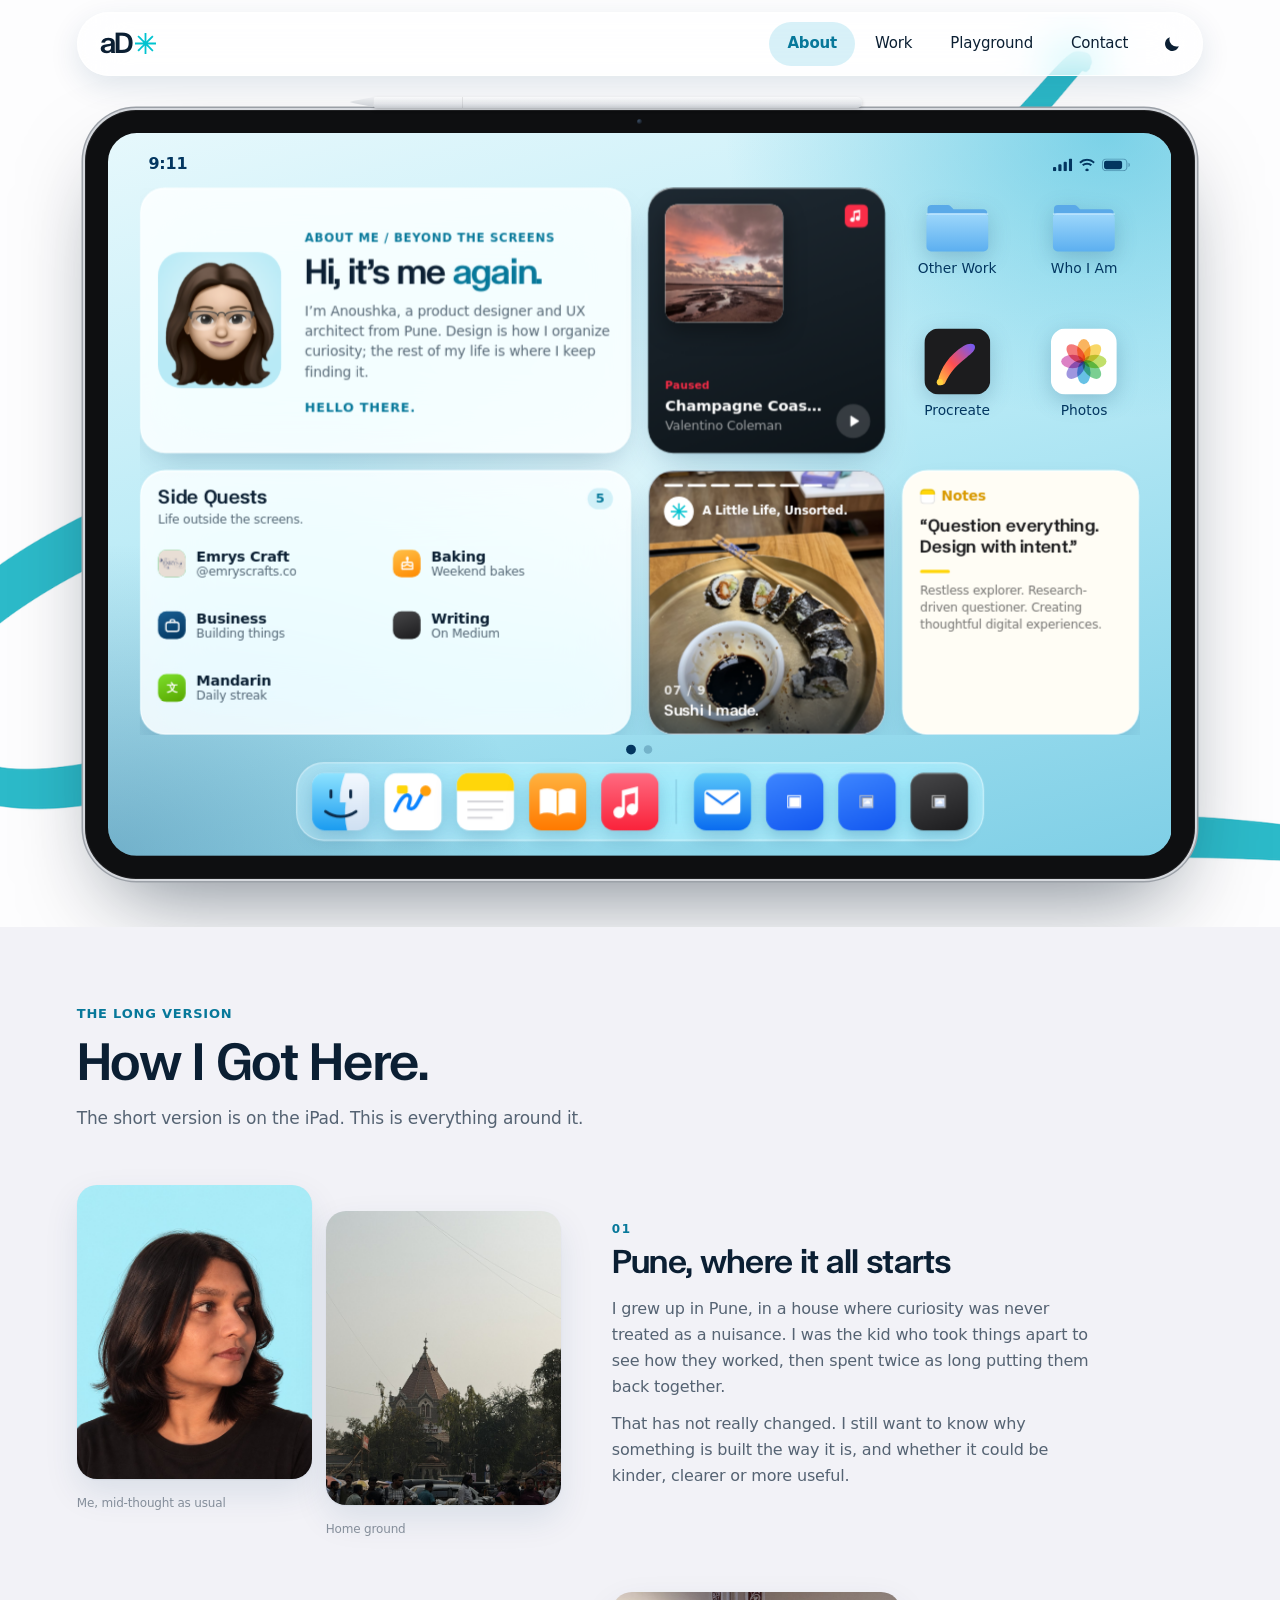
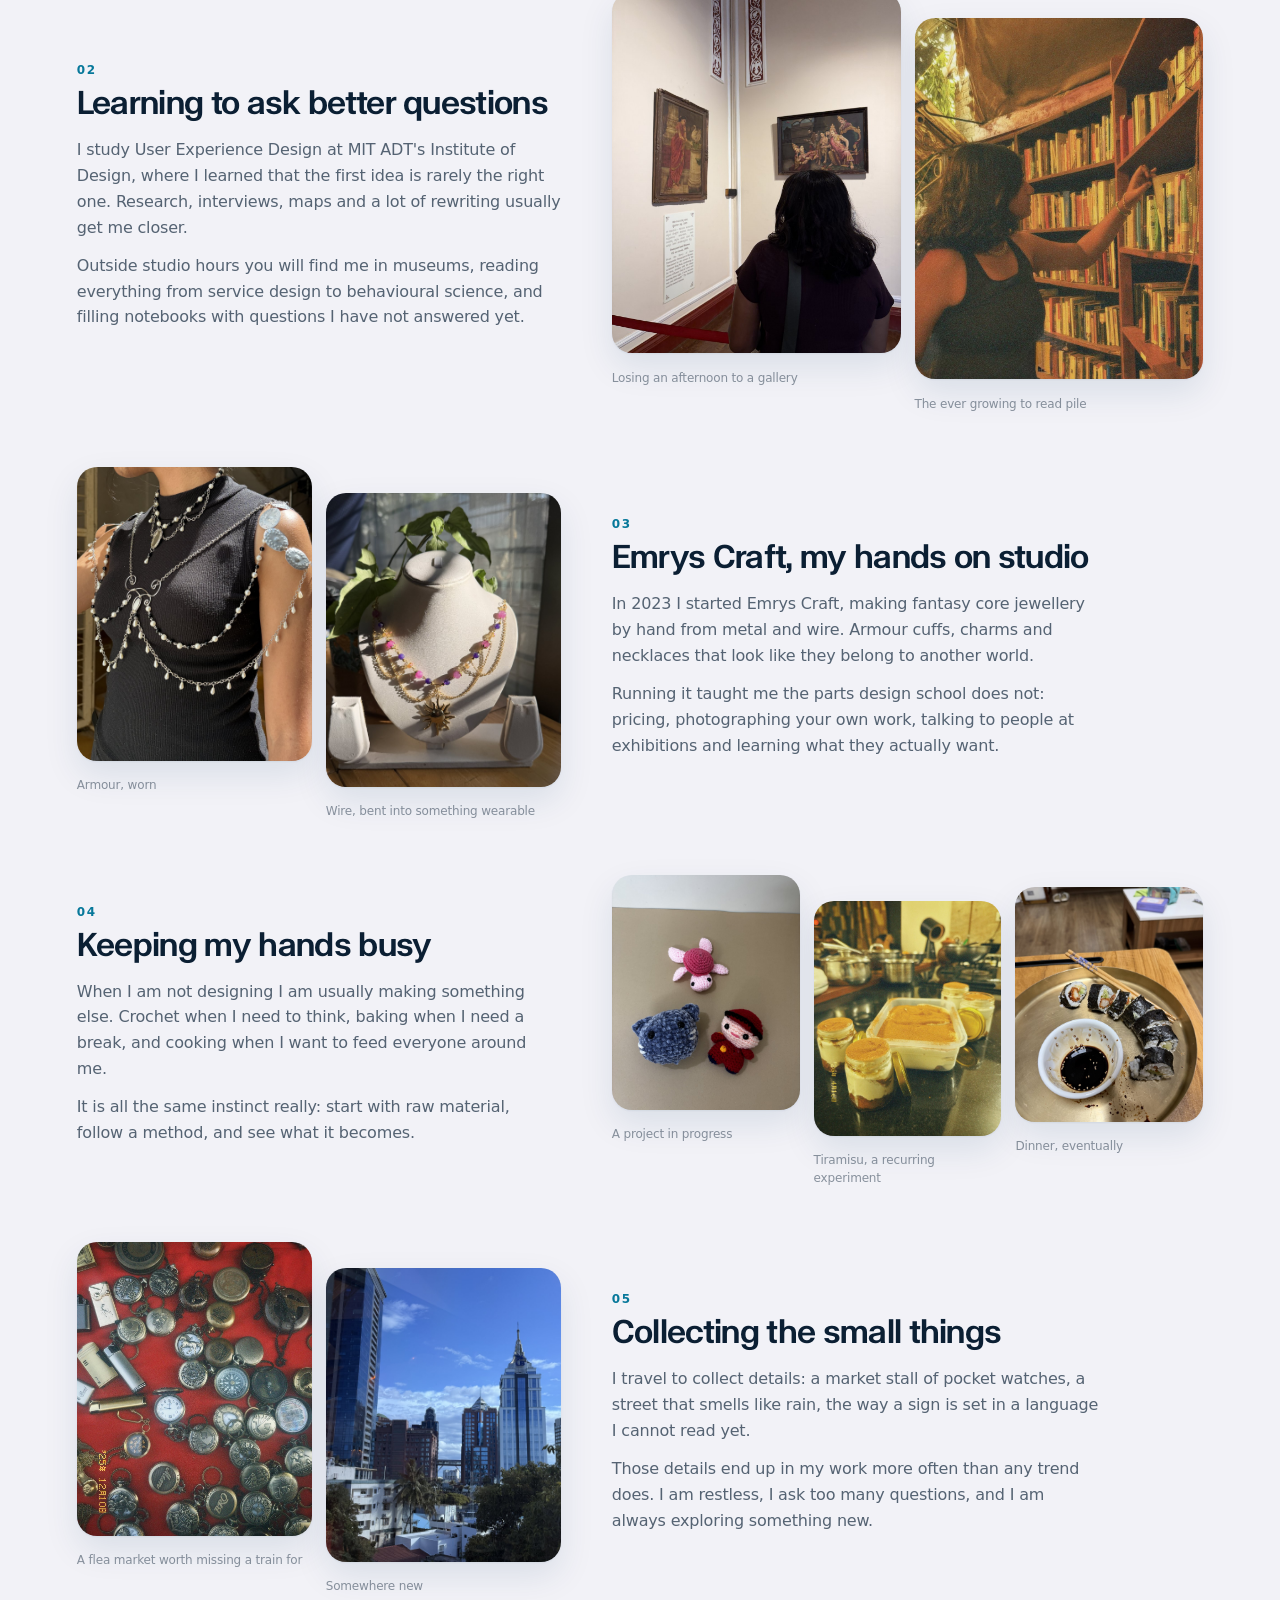
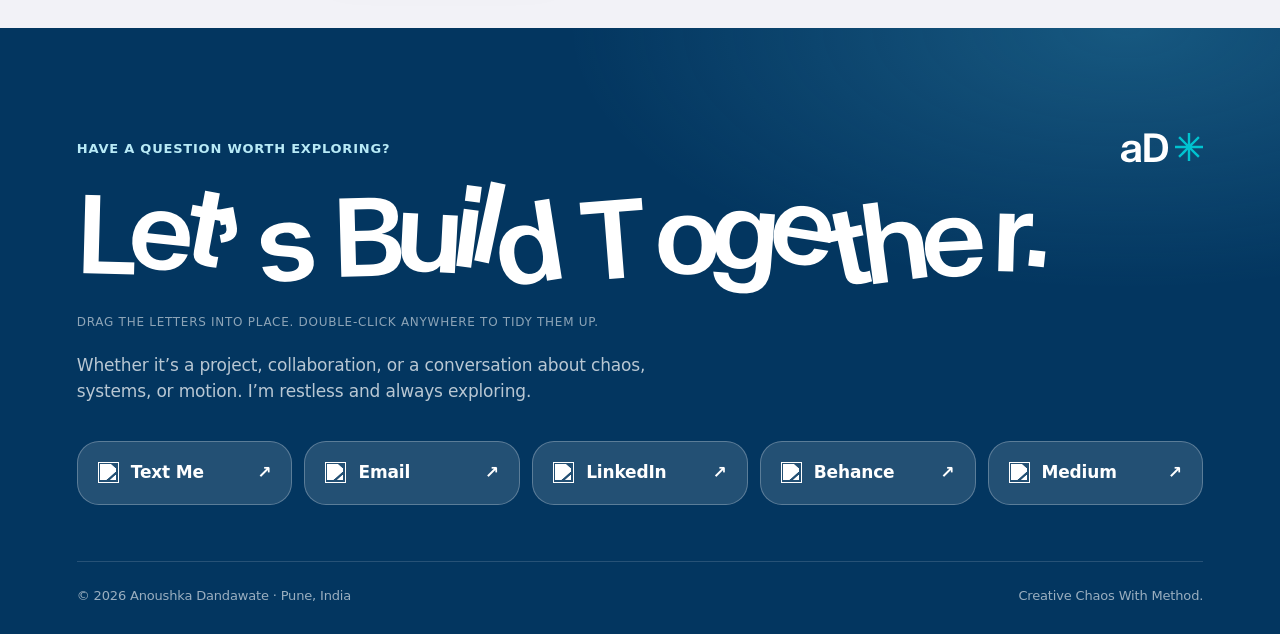
==== commit 99b13404: "style(about): drop the arm cuff photo that unbalanced chapter three Co-Authored-By: Claude Opus 5 (1" ====
--- a/about.html
+++ b/about.html
@@ -30,7 +30,7 @@
 </div></div></div></div></section>
 <dialog class="folder-sheet" id="folder-sheet" aria-labelledby="folder-title"><div class="folder-head"><h2 id="folder-title"></h2><p id="folder-note"></p><button class="folder-close" id="folder-close" type="button" aria-label="Close folder">×</button></div><div class="folder-grid" id="folder-grid"></div></dialog>
 <dialog class="procreate" id="procreate" aria-labelledby="procreate-title"><div class="procreate-bar"><h2 id="procreate-title">Procreate</h2><div class="procreate-tools"><div class="procreate-swatches" role="group" aria-label="Brush color"><button type="button" data-color="#0b1f33" aria-label="Ink" aria-pressed="true"></button><button type="button" data-color="#07789a" aria-label="Teal" aria-pressed="false"></button><button type="button" data-color="#2ab3d6" aria-label="Sky" aria-pressed="false"></button><button type="button" data-color="#ff6b3d" aria-label="Orange" aria-pressed="false"></button><button type="button" data-color="#f2455f" aria-label="Pink" aria-pressed="false"></button></div><button class="button" id="procreate-clear" type="button">Clear</button><button class="button is-primary" id="procreate-save" type="button">Pin to Board</button><button class="folder-close" id="procreate-close" type="button" aria-label="Close Procreate">×</button></div></div><canvas id="procreate-canvas" aria-label="Drawing canvas. Draw with your mouse, finger, or pencil."></canvas><p class="procreate-hint"><span class="safe-badge">Safe Draw on</span> Your doodles stay on this device and are never shown to anyone else.</p></dialog>
-<section class="section wrap life-story" aria-labelledby="life-story-title"><div class="life-story-head"><span class="eyebrow blue">The Long Version</span><h2 id="life-story-title">How I Got Here.</h2><p>The short version is on the iPad. This is everything around it.</p></div><article class="story-chapter"><div class="story-copy"><span class="story-num">01</span><h3>Pune, where it all starts</h3><p>I grew up in Pune, in a house where curiosity was never treated as a nuisance. I was the kid who took things apart to see how they worked, then spent twice as long putting them back together.</p><p>That has not really changed. I still want to know why something is built the way it is, and whether it could be kinder, clearer or more useful.</p></div><div class="story-shots"><figure><img src="./photos/anu.jpg" alt="" loading="lazy" decoding="async"><figcaption>Me, mid-thought as usual</figcaption></figure><figure><img src="./photos/pune.jpg" alt="" loading="lazy" decoding="async"><figcaption>Home ground</figcaption></figure></div></article><article class="story-chapter"><div class="story-copy"><span class="story-num">02</span><h3>Learning to ask better questions</h3><p>I study User Experience Design at MIT ADT's Institute of Design, where I learned that the first idea is rarely the right one. Research, interviews, maps and a lot of rewriting usually get me closer.</p><p>Outside studio hours you will find me in museums, reading everything from service design to behavioural science, and filling notebooks with questions I have not answered yet.</p></div><div class="story-shots"><figure><img src="./photos/gallery.jpg" alt="" loading="lazy" decoding="async"><figcaption>Losing an afternoon to a gallery</figcaption></figure><figure><img src="./photos/books.jpg" alt="" loading="lazy" decoding="async"><figcaption>The ever growing to read pile</figcaption></figure></div></article><article class="story-chapter"><div class="story-copy"><span class="story-num">03</span><h3>Emrys Craft, my hands on studio</h3><p>In 2023 I started Emrys Craft, making fantasy core jewellery by hand from metal and wire. Armour cuffs, charms and necklaces that look like they belong to another world.</p><p>Running it taught me the parts design school does not: pricing, photographing your own work, talking to people at exhibitions and learning what they actually want.</p></div><div class="story-shots"><figure><img src="./photos/emrys-armour.jpg" alt="" loading="lazy" decoding="async"><figcaption>Armour, worn</figcaption></figure><figure><img src="./photos/emrys-necklace.jpg" alt="" loading="lazy" decoding="async"><figcaption>Wire, bent into something wearable</figcaption></figure><figure><img src="./photos/emrys-armcuff.jpg" alt="" loading="lazy" decoding="async"><figcaption>The Treble Periwinkle cuff</figcaption></figure></div></article><article class="story-chapter"><div class="story-copy"><span class="story-num">04</span><h3>Keeping my hands busy</h3><p>When I am not designing I am usually making something else. Crochet when I need to think, baking when I need a break, and cooking when I want to feed everyone around me.</p><p>It is all the same instinct really: start with raw material, follow a method, and see what it becomes.</p></div><div class="story-shots"><figure><img src="./photos/crochet.jpg" alt="" loading="lazy" decoding="async"><figcaption>A project in progress</figcaption></figure><figure><img src="./photos/tiramisu.jpg" alt="" loading="lazy" decoding="async"><figcaption>Tiramisu, a recurring experiment</figcaption></figure><figure><img src="./photos/sushi.jpg" alt="" loading="lazy" decoding="async"><figcaption>Dinner, eventually</figcaption></figure></div></article><article class="story-chapter"><div class="story-copy"><span class="story-num">05</span><h3>Collecting the small things</h3><p>I travel to collect details: a market stall of pocket watches, a street that smells like rain, the way a sign is set in a language I cannot read yet.</p><p>Those details end up in my work more often than any trend does. I am restless, I ask too many questions, and I am always exploring something new.</p></div><div class="story-shots"><figure><img src="./photos/trinkets.jpg" alt="" loading="lazy" decoding="async"><figcaption>A flea market worth missing a train for</figcaption></figure><figure><img src="./photos/travel.jpg" alt="" loading="lazy" decoding="async"><figcaption>Somewhere new</figcaption></figure></div></article></section>
+<section class="section wrap life-story" aria-labelledby="life-story-title"><div class="life-story-head"><span class="eyebrow blue">The Long Version</span><h2 id="life-story-title">How I Got Here.</h2><p>The short version is on the iPad. This is everything around it.</p></div><article class="story-chapter"><div class="story-copy"><span class="story-num">01</span><h3>Pune, where it all starts</h3><p>I grew up in Pune, in a house where curiosity was never treated as a nuisance. I was the kid who took things apart to see how they worked, then spent twice as long putting them back together.</p><p>That has not really changed. I still want to know why something is built the way it is, and whether it could be kinder, clearer or more useful.</p></div><div class="story-shots"><figure><img src="./photos/anu.jpg" alt="" loading="lazy" decoding="async"><figcaption>Me, mid-thought as usual</figcaption></figure><figure><img src="./photos/pune.jpg" alt="" loading="lazy" decoding="async"><figcaption>Home ground</figcaption></figure></div></article><article class="story-chapter"><div class="story-copy"><span class="story-num">02</span><h3>Learning to ask better questions</h3><p>I study User Experience Design at MIT ADT's Institute of Design, where I learned that the first idea is rarely the right one. Research, interviews, maps and a lot of rewriting usually get me closer.</p><p>Outside studio hours you will find me in museums, reading everything from service design to behavioural science, and filling notebooks with questions I have not answered yet.</p></div><div class="story-shots"><figure><img src="./photos/gallery.jpg" alt="" loading="lazy" decoding="async"><figcaption>Losing an afternoon to a gallery</figcaption></figure><figure><img src="./photos/books.jpg" alt="" loading="lazy" decoding="async"><figcaption>The ever growing to read pile</figcaption></figure></div></article><article class="story-chapter"><div class="story-copy"><span class="story-num">03</span><h3>Emrys Craft, my hands on studio</h3><p>In 2023 I started Emrys Craft, making fantasy core jewellery by hand from metal and wire. Armour cuffs, charms and necklaces that look like they belong to another world.</p><p>Running it taught me the parts design school does not: pricing, photographing your own work, talking to people at exhibitions and learning what they actually want.</p></div><div class="story-shots"><figure><img src="./photos/emrys-armour.jpg" alt="" loading="lazy" decoding="async"><figcaption>Armour, worn</figcaption></figure><figure><img src="./photos/emrys-necklace.jpg" alt="" loading="lazy" decoding="async"><figcaption>Wire, bent into something wearable</figcaption></figure></div></article><article class="story-chapter"><div class="story-copy"><span class="story-num">04</span><h3>Keeping my hands busy</h3><p>When I am not designing I am usually making something else. Crochet when I need to think, baking when I need a break, and cooking when I want to feed everyone around me.</p><p>It is all the same instinct really: start with raw material, follow a method, and see what it becomes.</p></div><div class="story-shots"><figure><img src="./photos/crochet.jpg" alt="" loading="lazy" decoding="async"><figcaption>A project in progress</figcaption></figure><figure><img src="./photos/tiramisu.jpg" alt="" loading="lazy" decoding="async"><figcaption>Tiramisu, a recurring experiment</figcaption></figure><figure><img src="./photos/sushi.jpg" alt="" loading="lazy" decoding="async"><figcaption>Dinner, eventually</figcaption></figure></div></article><article class="story-chapter"><div class="story-copy"><span class="story-num">05</span><h3>Collecting the small things</h3><p>I travel to collect details: a market stall of pocket watches, a street that smells like rain, the way a sign is set in a language I cannot read yet.</p><p>Those details end up in my work more often than any trend does. I am restless, I ask too many questions, and I am always exploring something new.</p></div><div class="story-shots"><figure><img src="./photos/trinkets.jpg" alt="" loading="lazy" decoding="async"><figcaption>A flea market worth missing a train for</figcaption></figure><figure><img src="./photos/travel.jpg" alt="" loading="lazy" decoding="async"><figcaption>Somewhere new</figcaption></figure></div></article></section>
 </main>
 <footer class="footer" id="contact"><div class="wrap"><div class="footer-kicker-row"><span class="eyebrow">Have A Question Worth Exploring?</span><span class="footer-brand" aria-label="Anoushka Dandawate monogram"><span class="footer-brand-part" aria-hidden="true">a</span><span class="footer-brand-part" aria-hidden="true">D</span><span class="footer-brand-part mark-star" aria-hidden="true"><img class="star-mark" src="./star.svg" alt="" draggable="false"></span></span></div><div class="footer-title-row"><h2 class="footer-letters">Let’s Build Together.</h2></div><span class="footer-selection" aria-hidden="true"></span><span class="letter-hint">Drag the letters into place. Double-click anywhere to tidy them up.</span><p>Whether it’s a project, collaboration, or a conversation about chaos, systems, or motion. I’m restless and always exploring.</p><div class="socials"><a class="is-whatsapp" href="https://wa.me/919284045436" target="_blank" rel="noopener noreferrer"><img src="https://cdn.simpleicons.org/whatsapp/FFFFFF" alt="">Text Me <span>↗</span></a><a href="mailto:dandawateanoushka@gmail.com"><img src="https://cdn.simpleicons.org/gmail/FFFFFF" alt="">Email <span>↗</span></a><a href="https://linkedin.com/in/anoushka-dandawate" target="_blank" rel="noopener noreferrer"><img src="https://cdn.jsdelivr.net/npm/simple-icons@v13/icons/linkedin.svg" alt="">LinkedIn <span>↗</span></a><a href="https://behance.net/anoushkdandawa" target="_blank" rel="noopener noreferrer"><img src="https://cdn.simpleicons.org/behance/FFFFFF" alt="">Behance <span>↗</span></a><a href="https://medium.com/@dandawateanoushka" target="_blank" rel="noopener noreferrer"><img src="https://cdn.simpleicons.org/medium/FFFFFF" alt="">Medium <span>↗</span></a></div><div class="footnote"><span>© 2026 Anoushka Dandawate · Pune, India</span><span>Creative Chaos With Method.</span></div></div></footer>
 <script>
